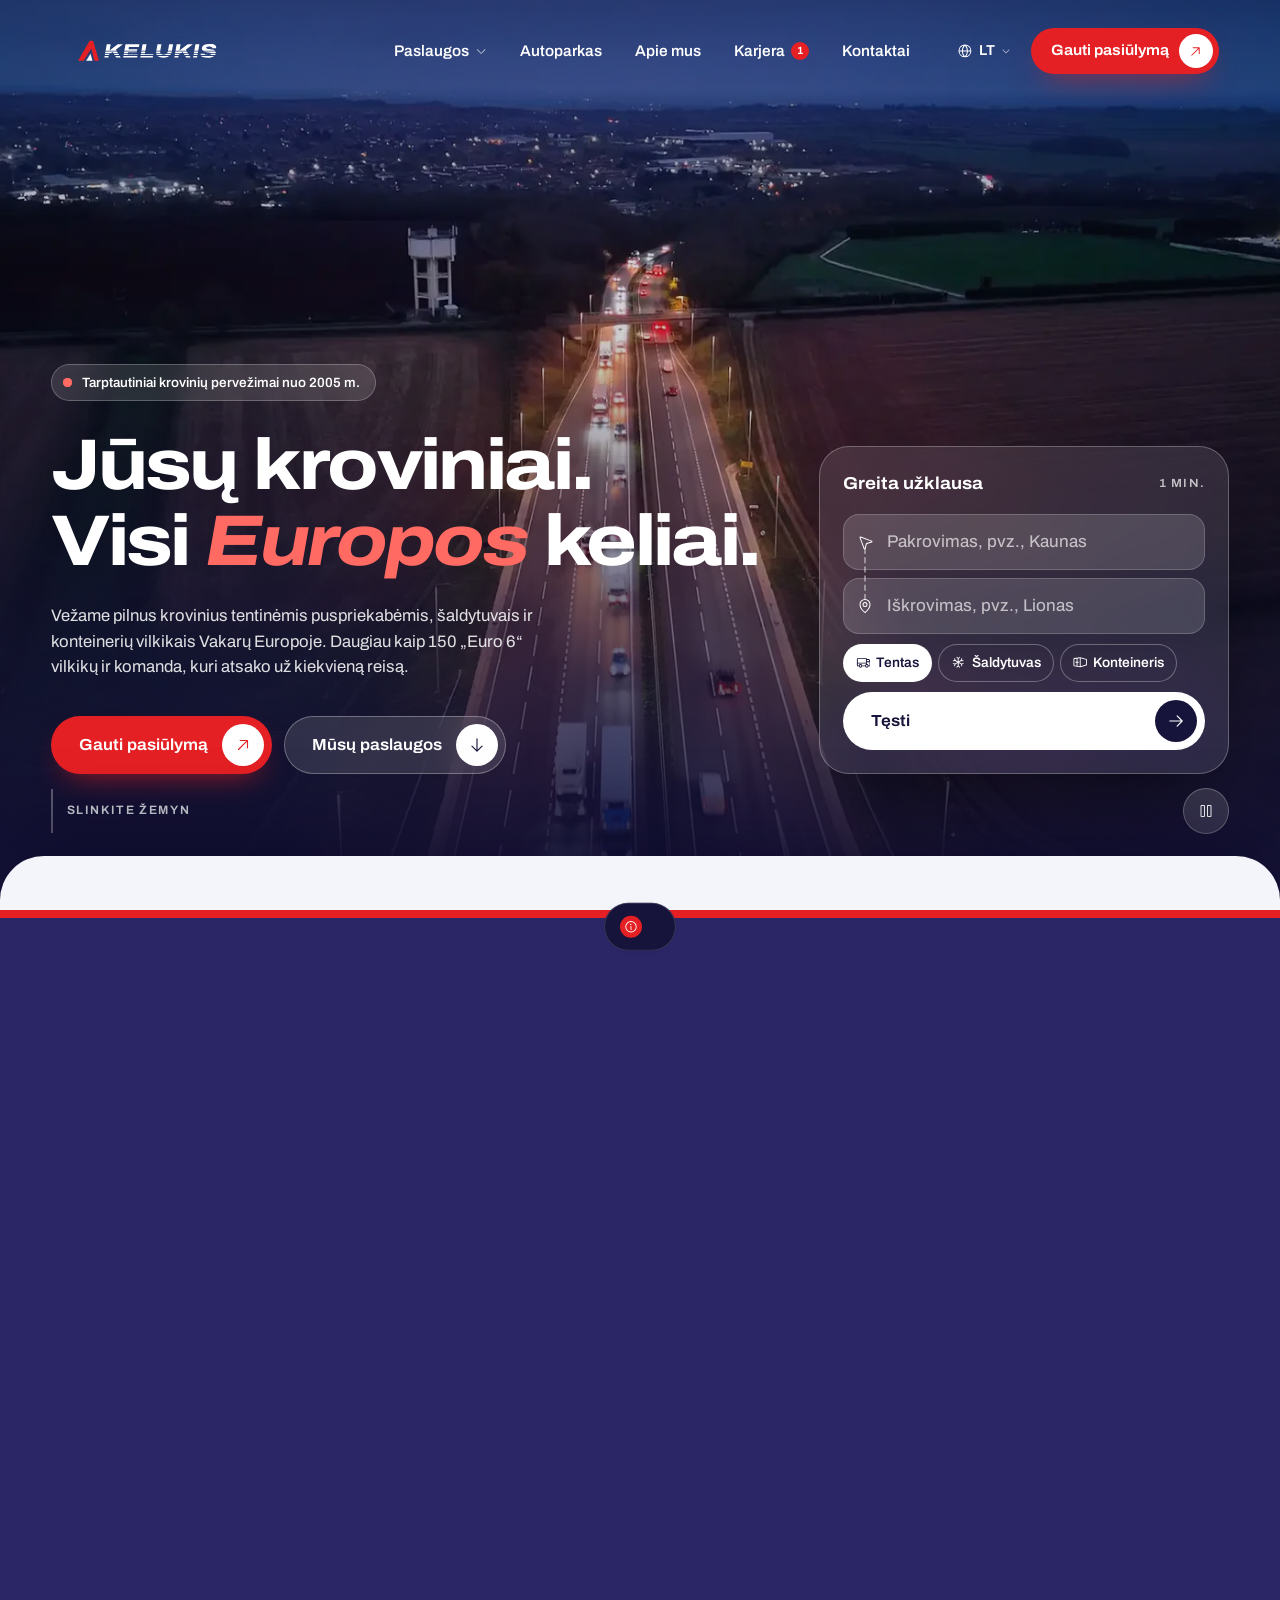
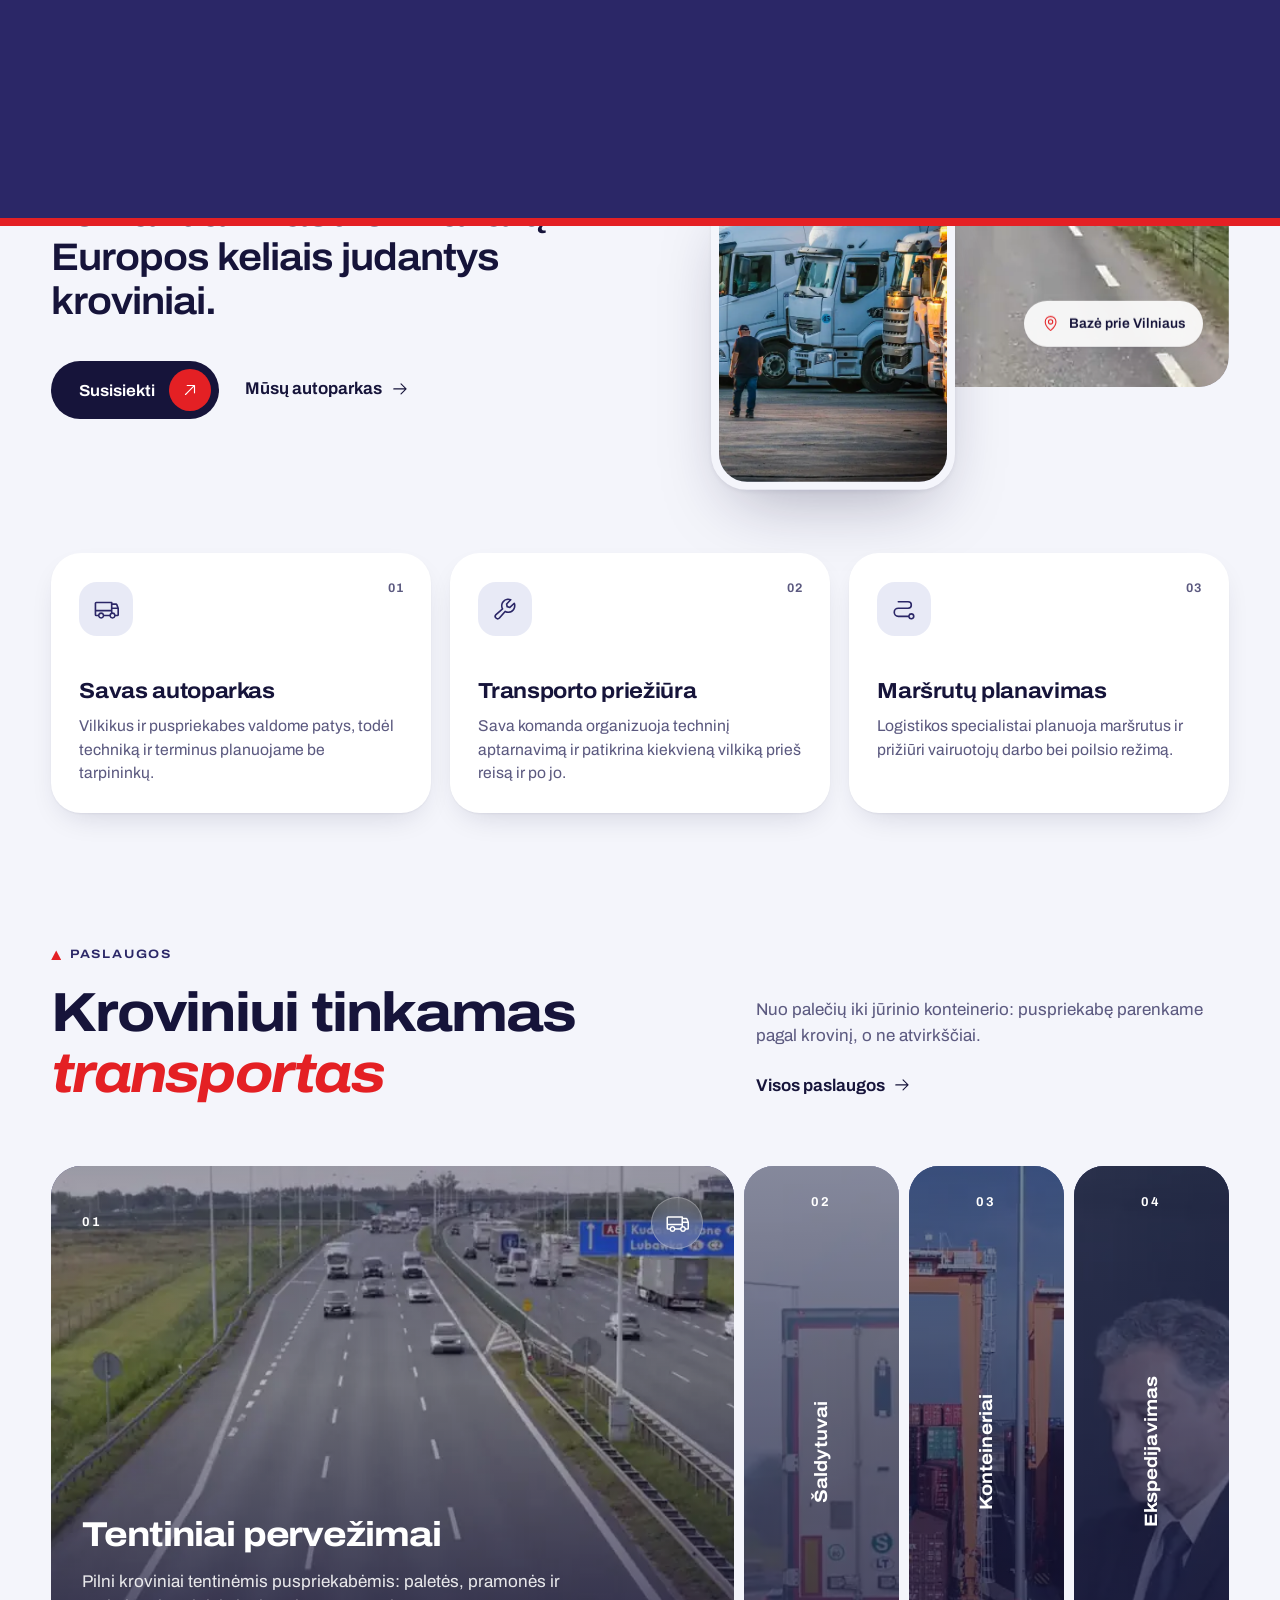
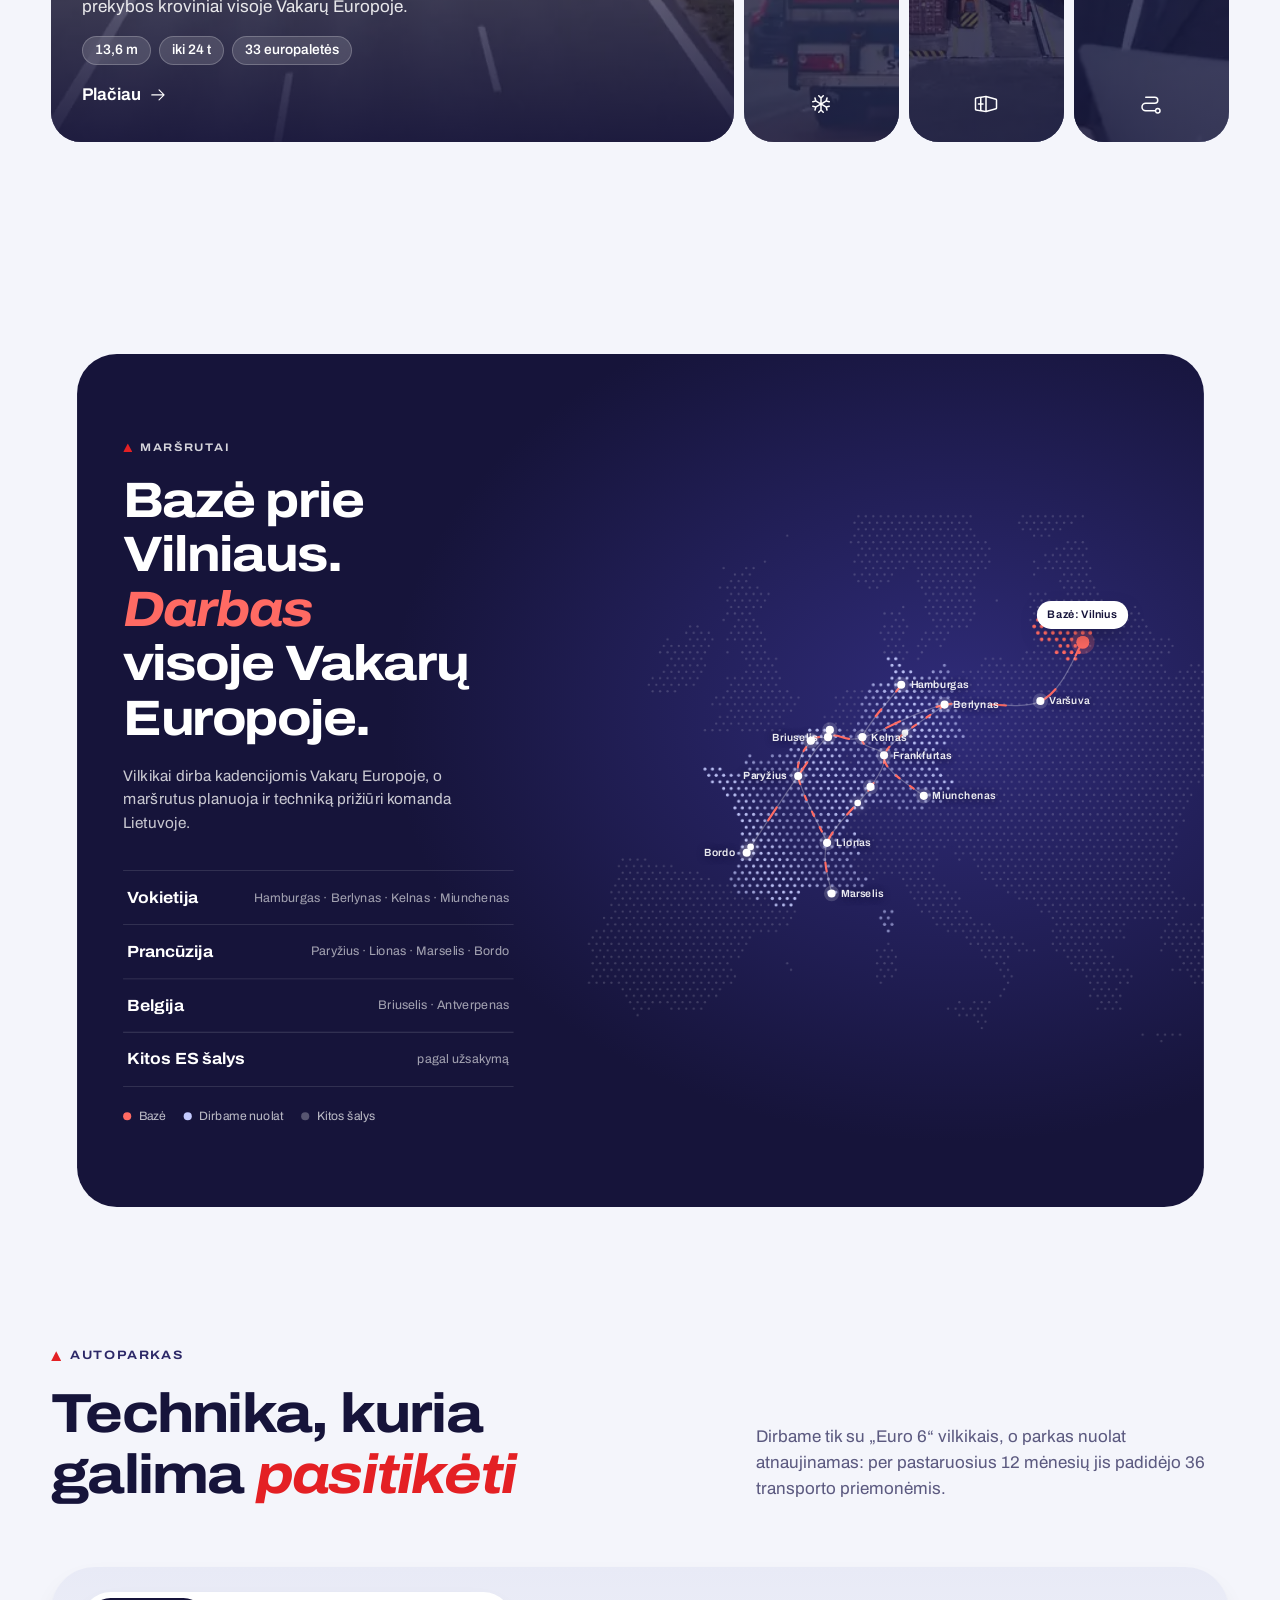
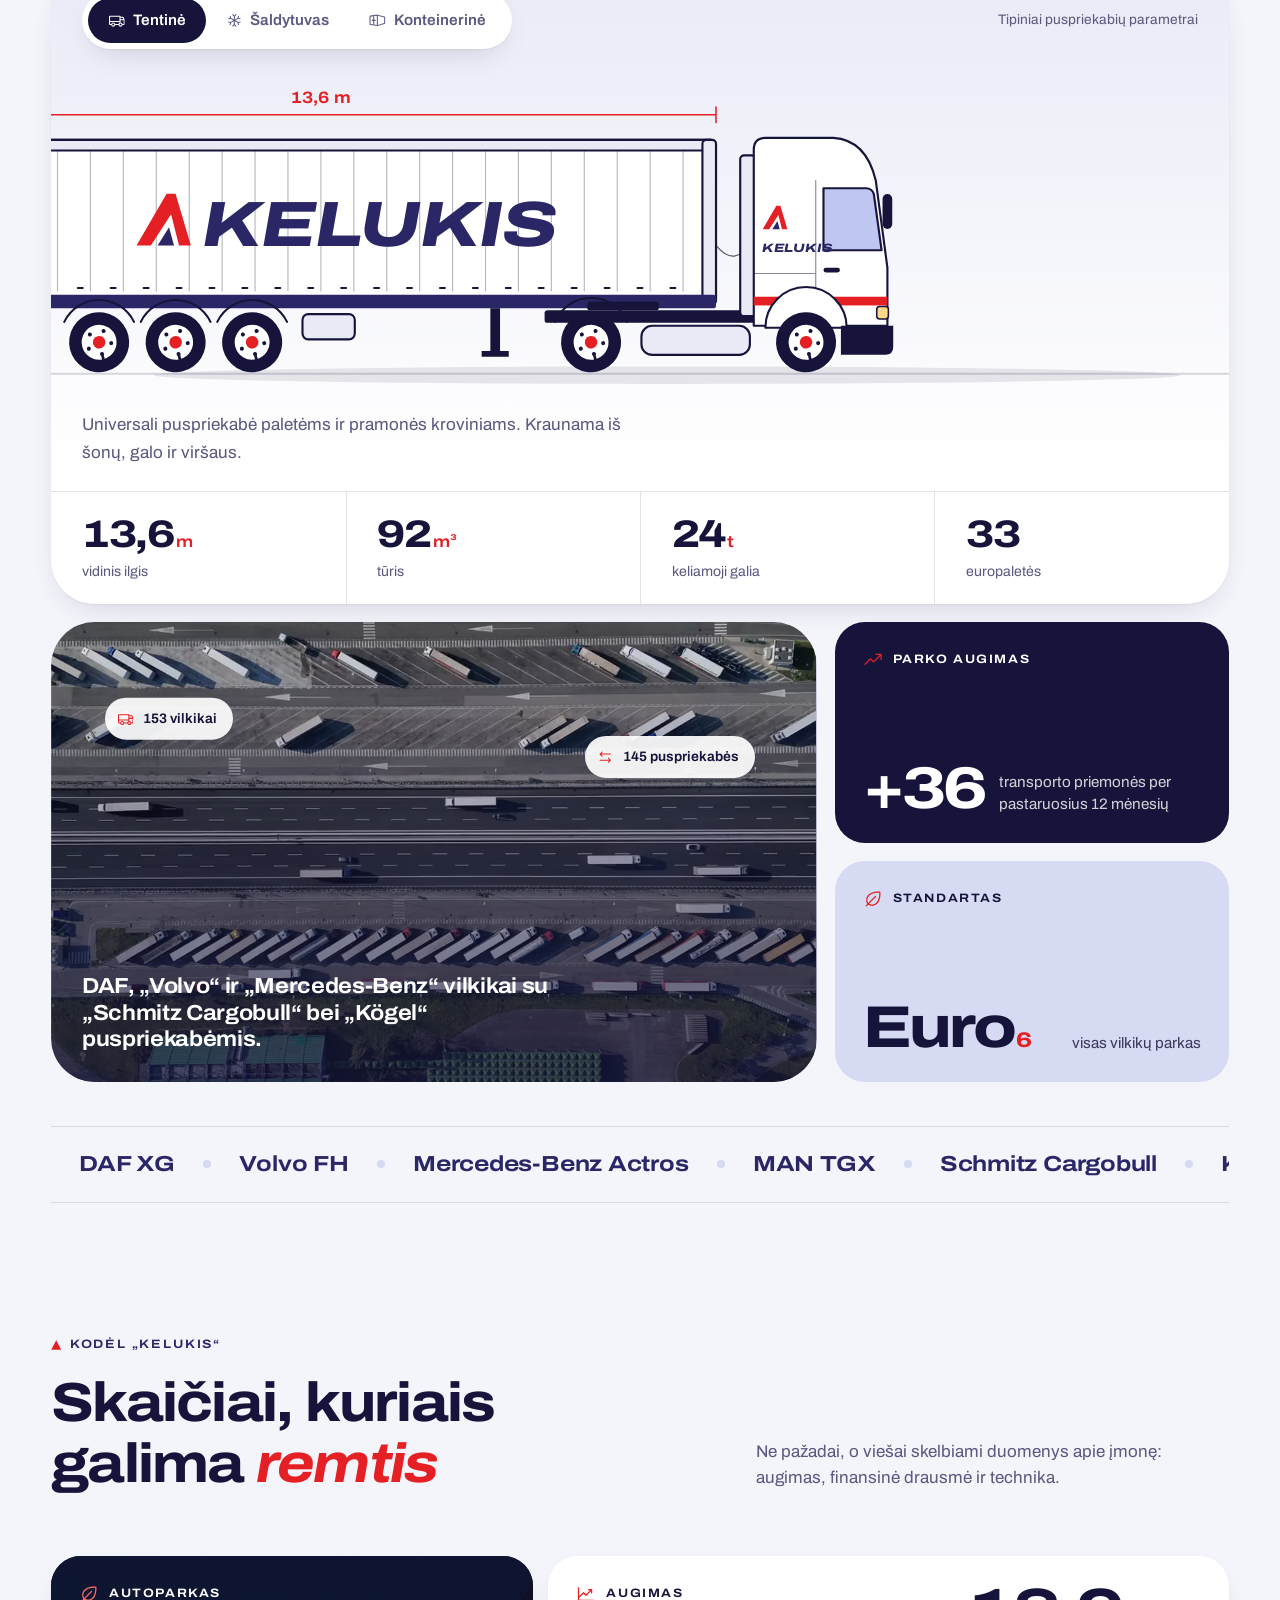
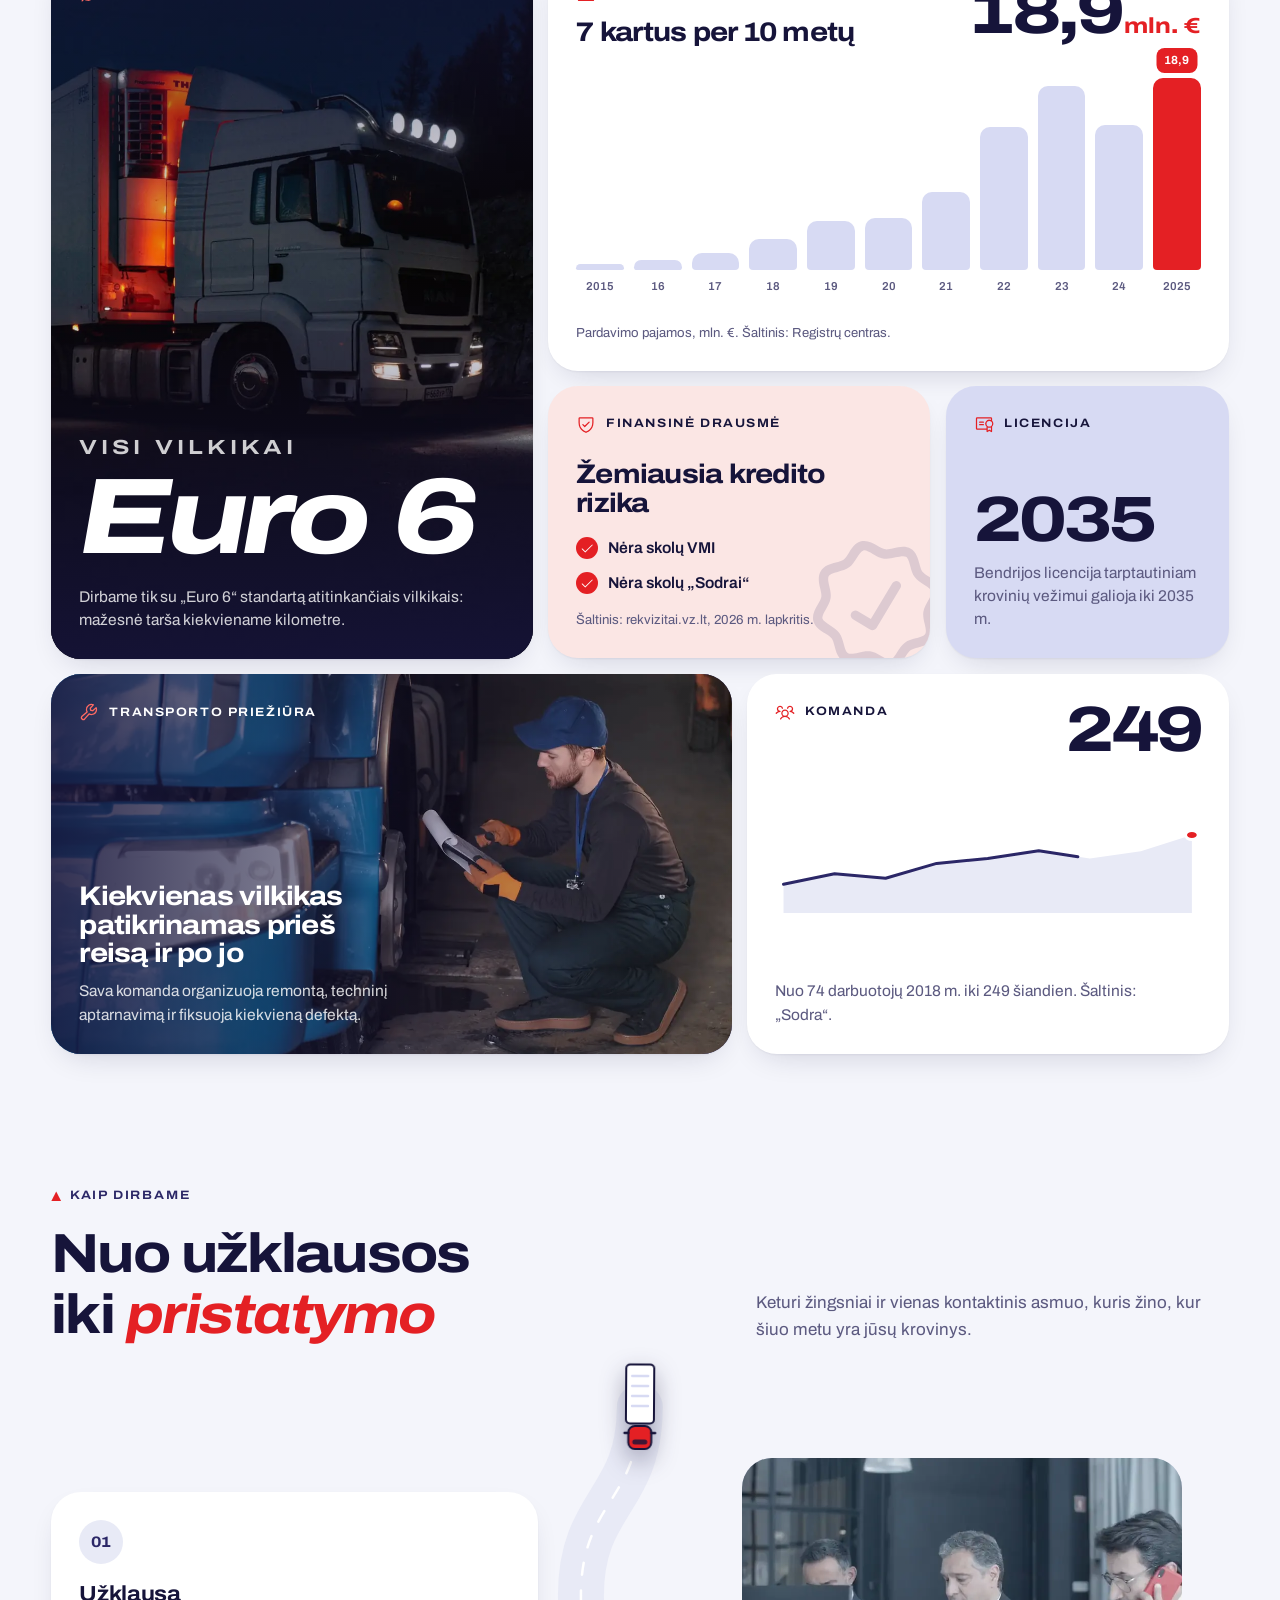
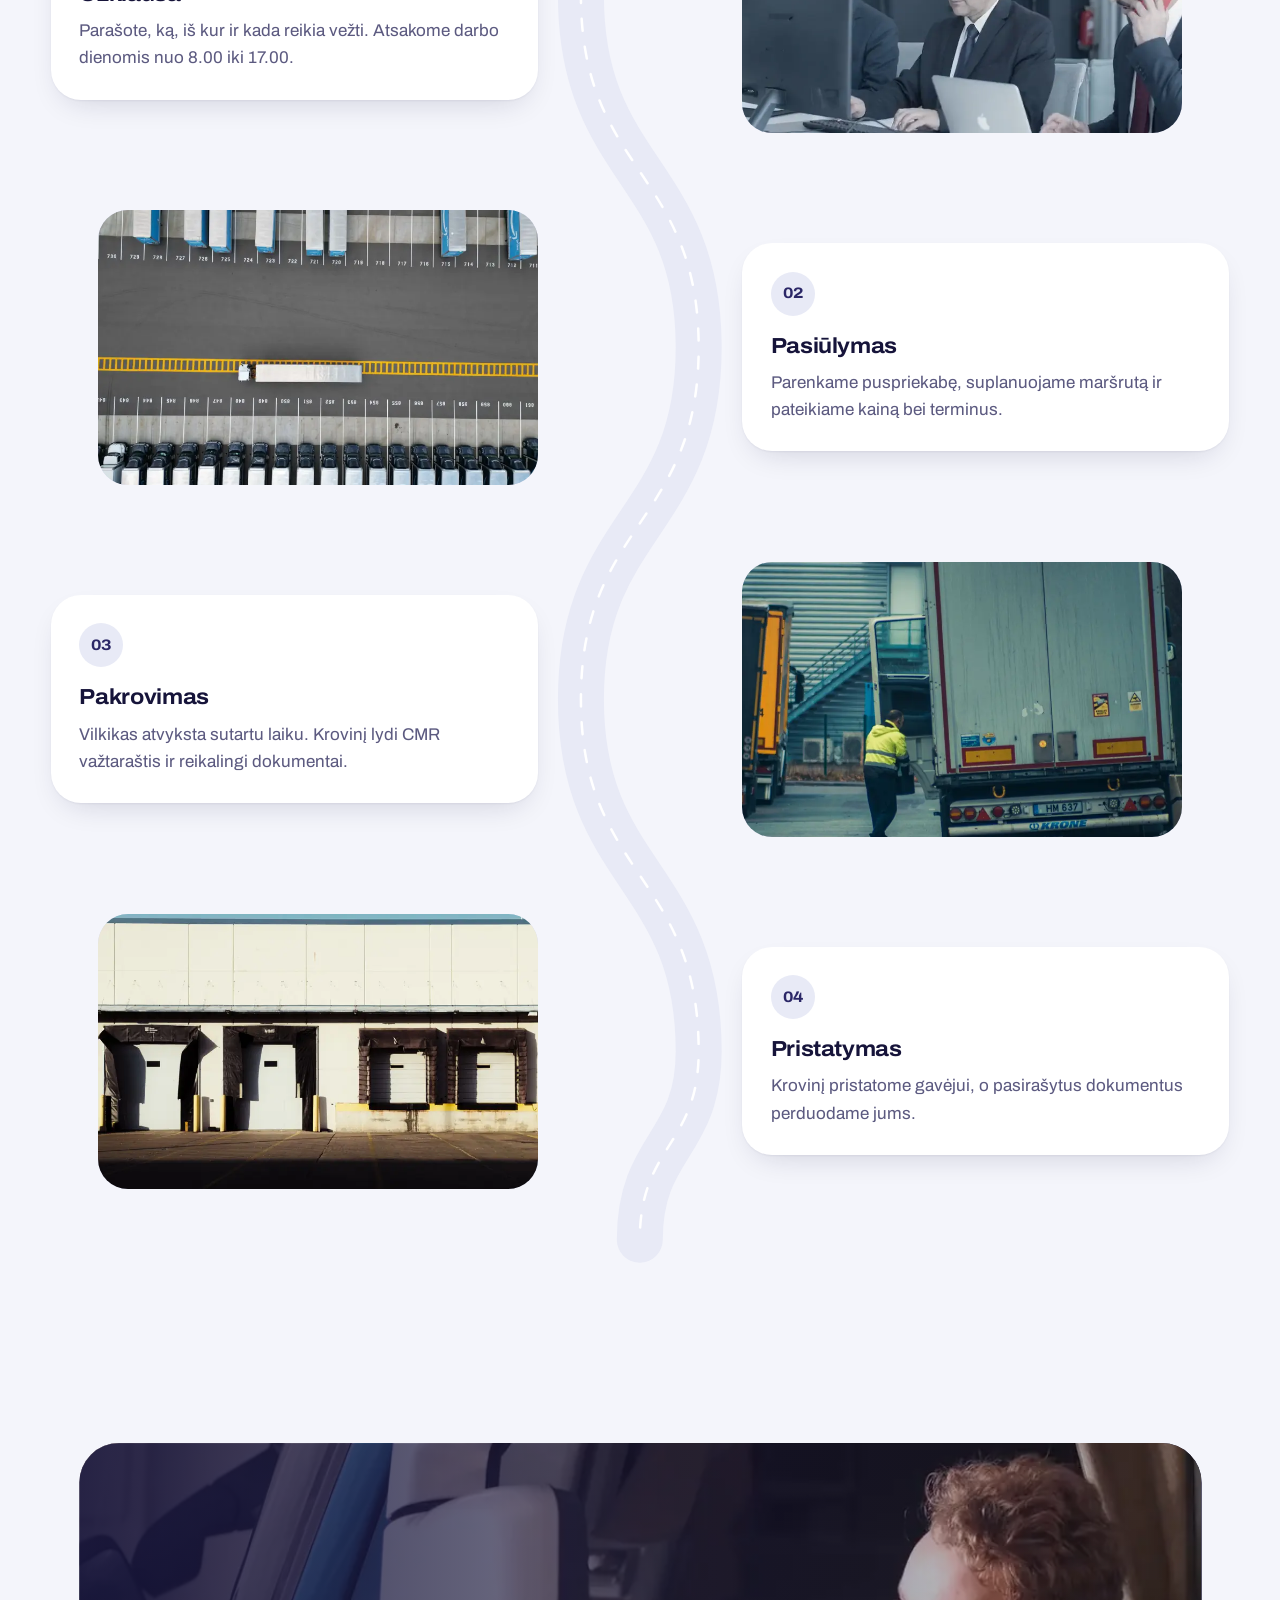
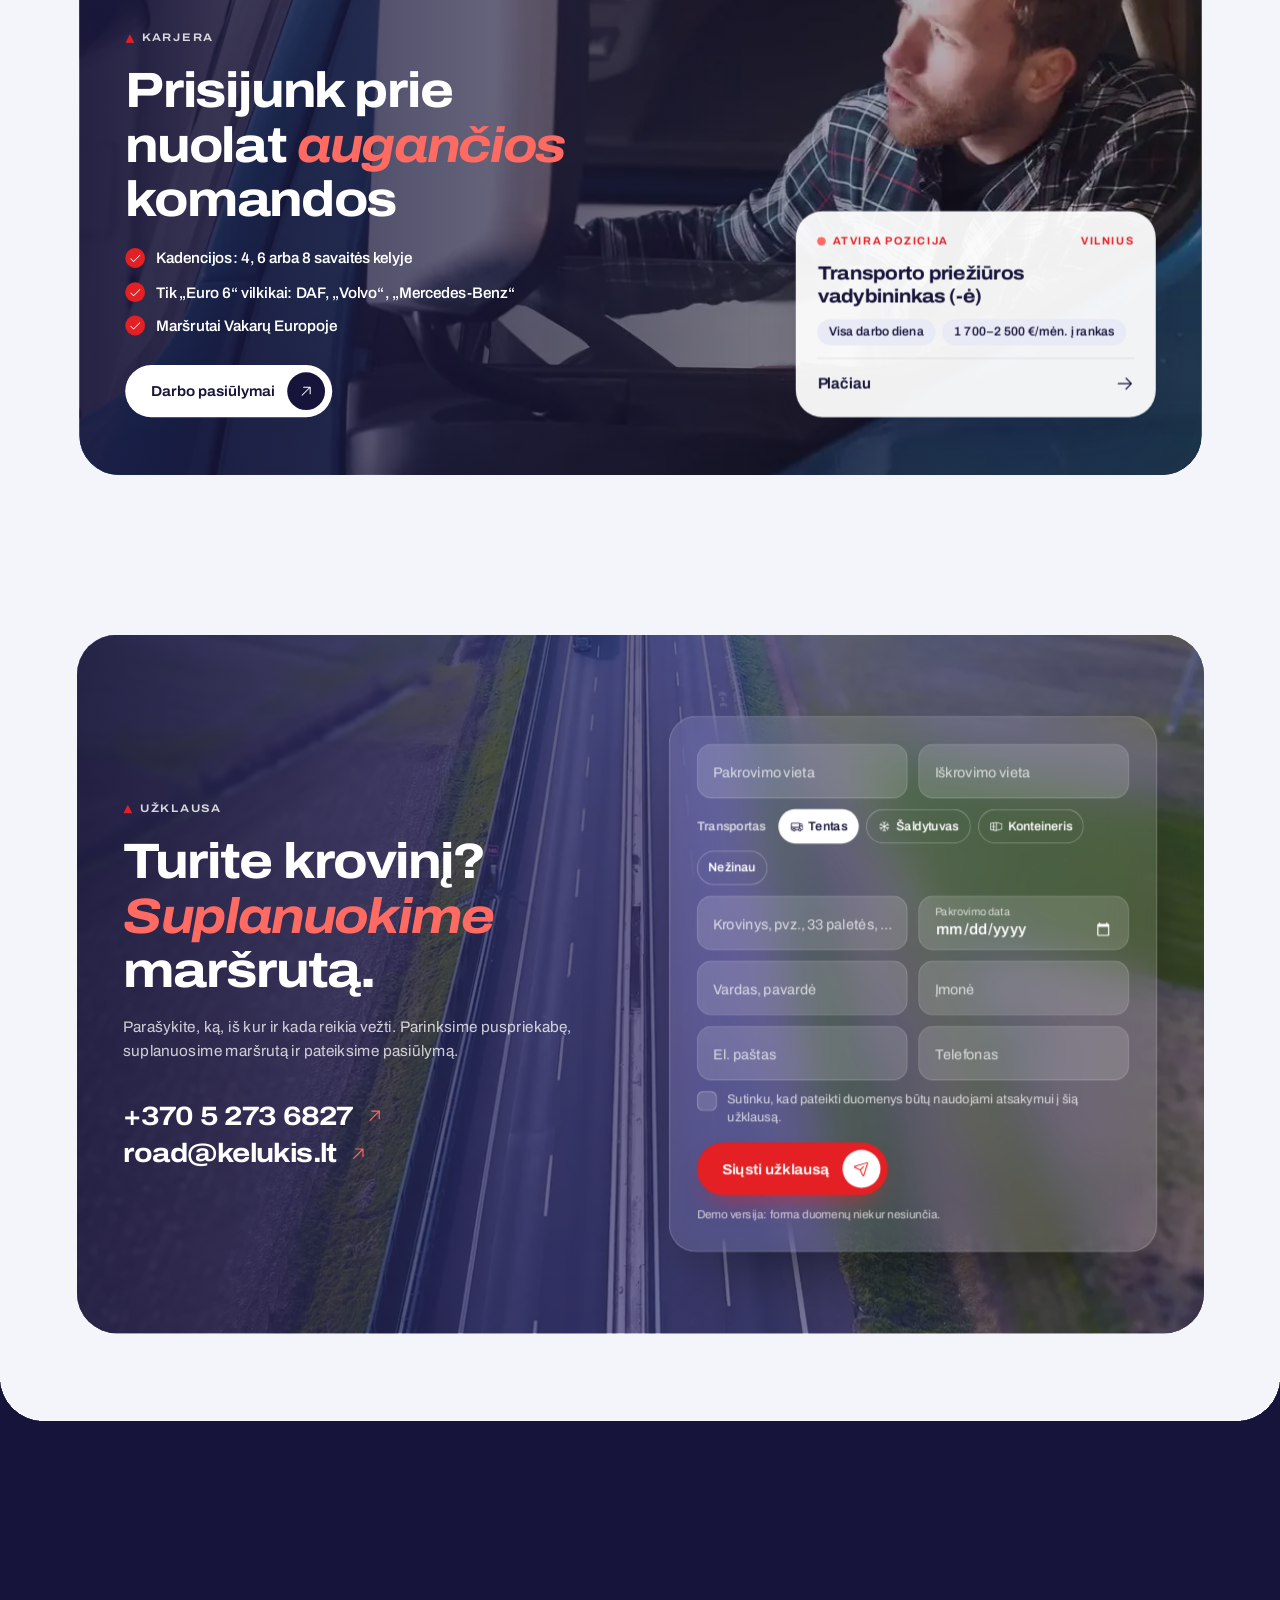
==== index.html @ 6daad3fc "Kelukis: naujo tinklapio dizaino demo Statinė HTML/CSS/JS demonstracinė versija (pradžia, paslaugos," ====
<!doctype html>
<html lang="lt" class="no-js">
<head>
<meta charset="utf-8">
<meta name="viewport" content="width=device-width, initial-scale=1, viewport-fit=cover">
<title>Kelukis | Tarptautiniai krovinių pervežimai Europoje</title>
<meta name="description" content="UAB „Kelukis“: tarptautiniai krovinių pervežimai ir ekspedijavimas Vakarų Europoje. Tentinės puspriekabės, šaldytuvai, konteineriai, daugiau kaip 150 „Euro&nbsp;6“ vilkikų.">
<!-- DEMO: prieš tikrą paleidimą šią žymą išimti ir neperkelti į WordPress -->
<meta name="robots" content="noindex, nofollow">
<meta name="theme-color" content="#16143A">
<link rel="icon" href="assets/img/brand/mark.svg" type="image/svg+xml">
<link rel="preload" href="assets/fonts/Archivo.woff2" as="font" type="font/woff2" crossorigin>
<link rel="stylesheet" href="assets/css/style.css">
<script>(function(h){h.className='js';var s=location.search;if(/[?&]static=1/.test(s))h.classList.add('is-static');if(window.matchMedia&&matchMedia('(prefers-reduced-motion: reduce)').matches)h.classList.add('is-reduced');try{if(sessionStorage.getItem('kl-intro'))h.classList.add('no-intro');if(sessionStorage.getItem('kl-nav')){h.classList.add('from-nav','no-intro');sessionStorage.removeItem('kl-nav')}}catch(e){h.classList.add('no-intro')}setTimeout(function(){if(!window.__kl)h.classList.add('is-static')},4500)})(document.documentElement);</script>
</head>
<body data-page="home" class="">
<svg xmlns="http://www.w3.org/2000/svg" style="display:none" aria-hidden="true"><symbol id="i-arrow-down" viewBox="0 0 256 256"><path d="M205.66,149.66l-72,72a8,8,0,0,1-11.32,0l-72-72a8,8,0,0,1,11.32-11.32L120,196.69V40a8,8,0,0,1,16,0V196.69l58.34-58.35a8,8,0,0,1,11.32,11.32Z"/></symbol><symbol id="i-arrow-right" viewBox="0 0 256 256"><path d="M221.66,133.66l-72,72a8,8,0,0,1-11.32-11.32L196.69,136H40a8,8,0,0,1,0-16H196.69L138.34,61.66a8,8,0,0,1,11.32-11.32l72,72A8,8,0,0,1,221.66,133.66Z"/></symbol><symbol id="i-arrow-up-right" viewBox="0 0 256 256"><path d="M200,64V168a8,8,0,0,1-16,0V83.31L69.66,197.66a8,8,0,0,1-11.32-11.32L172.69,72H88a8,8,0,0,1,0-16H192A8,8,0,0,1,200,64Z"/></symbol><symbol id="i-arrows-left-right" viewBox="0 0 256 256"><path d="M213.66,181.66l-32,32a8,8,0,0,1-11.32-11.32L188.69,184H48a8,8,0,0,1,0-16H188.69l-18.35-18.34a8,8,0,0,1,11.32-11.32l32,32A8,8,0,0,1,213.66,181.66Zm-139.32-64a8,8,0,0,0,11.32-11.32L67.31,88H208a8,8,0,0,0,0-16H67.31L85.66,53.66A8,8,0,0,0,74.34,42.34l-32,32a8,8,0,0,0,0,11.32Z"/></symbol><symbol id="i-caret-down" viewBox="0 0 256 256"><path d="M213.66,101.66l-80,80a8,8,0,0,1-11.32,0l-80-80A8,8,0,0,1,53.66,90.34L128,164.69l74.34-74.35a8,8,0,0,1,11.32,11.32Z"/></symbol><symbol id="i-certificate" viewBox="0 0 256 256"><path d="M128,136a8,8,0,0,1-8,8H72a8,8,0,0,1,0-16h48A8,8,0,0,1,128,136Zm-8-40H72a8,8,0,0,0,0,16h48a8,8,0,0,0,0-16Zm112,65.47V224A8,8,0,0,1,220,231l-24-13.74L172,231A8,8,0,0,1,160,224V200H40a16,16,0,0,1-16-16V56A16,16,0,0,1,40,40H216a16,16,0,0,1,16,16V86.53a51.88,51.88,0,0,1,0,74.94ZM160,184V161.47A52,52,0,0,1,216,76V56H40V184Zm56-12a51.88,51.88,0,0,1-40,0v38.22l16-9.16a8,8,0,0,1,7.94,0l16,9.16Zm16-48a36,36,0,1,0-36,36A36,36,0,0,0,232,124Z"/></symbol><symbol id="i-chart-line-up" viewBox="0 0 256 256"><path d="M232,208a8,8,0,0,1-8,8H32a8,8,0,0,1-8-8V48a8,8,0,0,1,16,0V156.69l50.34-50.35a8,8,0,0,1,11.32,0L128,132.69,180.69,80H160a8,8,0,0,1,0-16h40a8,8,0,0,1,8,8v40a8,8,0,0,1-16,0V91.31l-58.34,58.35a8,8,0,0,1-11.32,0L96,123.31l-56,56V200H224A8,8,0,0,1,232,208Z"/></symbol><symbol id="i-check" viewBox="0 0 256 256"><path d="M229.66,77.66l-128,128a8,8,0,0,1-11.32,0l-56-56a8,8,0,0,1,11.32-11.32L96,188.69,218.34,66.34a8,8,0,0,1,11.32,11.32Z"/></symbol><symbol id="i-copy" viewBox="0 0 256 256"><path d="M216,32H88a8,8,0,0,0-8,8V80H40a8,8,0,0,0-8,8V216a8,8,0,0,0,8,8H168a8,8,0,0,0,8-8V176h40a8,8,0,0,0,8-8V40A8,8,0,0,0,216,32ZM160,208H48V96H160Zm48-48H176V88a8,8,0,0,0-8-8H96V48H208Z"/></symbol><symbol id="i-envelope-simple" viewBox="0 0 256 256"><path d="M224,48H32a8,8,0,0,0-8,8V192a16,16,0,0,0,16,16H216a16,16,0,0,0,16-16V56A8,8,0,0,0,224,48ZM203.43,64,128,133.15,52.57,64ZM216,192H40V74.19l82.59,75.71a8,8,0,0,0,10.82,0L216,74.19V192Z"/></symbol><symbol id="i-facebook-logo" viewBox="0 0 256 256"><path d="M128,24A104,104,0,1,0,232,128,104.11,104.11,0,0,0,128,24Zm8,191.63V152h24a8,8,0,0,0,0-16H136V112a16,16,0,0,1,16-16h16a8,8,0,0,0,0-16H152a32,32,0,0,0-32,32v24H96a8,8,0,0,0,0,16h24v63.63a88,88,0,1,1,16,0Z"/></symbol><symbol id="i-globe-simple" viewBox="0 0 256 256"><path d="M128,24h0A104,104,0,1,0,232,128,104.12,104.12,0,0,0,128,24Zm87.62,96H175.79C174,83.49,159.94,57.67,148.41,42.4A88.19,88.19,0,0,1,215.63,120ZM96.23,136h63.54c-2.31,41.61-22.23,67.11-31.77,77C118.45,203.1,98.54,177.6,96.23,136Zm0-16C98.54,78.39,118.46,52.89,128,43c9.55,9.93,29.46,35.43,31.77,77Zm11.36-77.6C96.06,57.67,82,83.49,80.21,120H40.37A88.19,88.19,0,0,1,107.59,42.4ZM40.37,136H80.21c1.82,36.51,15.85,62.33,27.38,77.6A88.19,88.19,0,0,1,40.37,136Zm108,77.6c11.53-15.27,25.56-41.09,27.38-77.6h39.84A88.19,88.19,0,0,1,148.41,213.6Z"/></symbol><symbol id="i-info" viewBox="0 0 256 256"><path d="M128,24A104,104,0,1,0,232,128,104.11,104.11,0,0,0,128,24Zm0,192a88,88,0,1,1,88-88A88.1,88.1,0,0,1,128,216Zm16-40a8,8,0,0,1-8,8,16,16,0,0,1-16-16V128a8,8,0,0,1,0-16,16,16,0,0,1,16,16v40A8,8,0,0,1,144,176ZM112,84a12,12,0,1,1,12,12A12,12,0,0,1,112,84Z"/></symbol><symbol id="i-leaf" viewBox="0 0 256 256"><path d="M223.45,40.07a8,8,0,0,0-7.52-7.52C139.8,28.08,78.82,51,52.82,94a87.09,87.09,0,0,0-12.76,49c.57,15.92,5.21,32,13.79,47.85l-19.51,19.5a8,8,0,0,0,11.32,11.32l19.5-19.51C81,210.73,97.09,215.37,113,215.94q1.67.06,3.33.06A86.93,86.93,0,0,0,162,203.18C205,177.18,227.93,116.21,223.45,40.07ZM153.75,189.5c-22.75,13.78-49.68,14-76.71.77l88.63-88.62a8,8,0,0,0-11.32-11.32L65.73,179c-13.19-27-13-54,.77-76.71,22.09-36.47,74.6-56.44,141.31-54.06C210.2,114.89,190.22,167.41,153.75,189.5Z"/></symbol><symbol id="i-linkedin-logo" viewBox="0 0 256 256"><path d="M216,24H40A16,16,0,0,0,24,40V216a16,16,0,0,0,16,16H216a16,16,0,0,0,16-16V40A16,16,0,0,0,216,24Zm0,192H40V40H216V216ZM96,112v64a8,8,0,0,1-16,0V112a8,8,0,0,1,16,0Zm88,28v36a8,8,0,0,1-16,0V140a20,20,0,0,0-40,0v36a8,8,0,0,1-16,0V112a8,8,0,0,1,15.79-1.78A36,36,0,0,1,184,140ZM100,84A12,12,0,1,1,88,72,12,12,0,0,1,100,84Z"/></symbol><symbol id="i-map-pin" viewBox="0 0 256 256"><path d="M128,64a40,40,0,1,0,40,40A40,40,0,0,0,128,64Zm0,64a24,24,0,1,1,24-24A24,24,0,0,1,128,128Zm0-112a88.1,88.1,0,0,0-88,88c0,31.4,14.51,64.68,42,96.25a254.19,254.19,0,0,0,41.45,38.3,8,8,0,0,0,9.18,0A254.19,254.19,0,0,0,174,200.25c27.45-31.57,42-64.85,42-96.25A88.1,88.1,0,0,0,128,16Zm0,206c-16.53-13-72-60.75-72-118a72,72,0,0,1,144,0C200,161.23,144.53,209,128,222Z"/></symbol><symbol id="i-navigation-arrow" viewBox="0 0 256 256"><path d="M237.33,106.21,61.41,41l-.16-.05A16,16,0,0,0,40.9,61.25a1,1,0,0,0,.05.16l65.26,175.92A15.77,15.77,0,0,0,121.28,248h.3a15.77,15.77,0,0,0,15-11.29l.06-.2,21.84-78,78-21.84.2-.06a16,16,0,0,0,.62-30.38ZM149.84,144.3a8,8,0,0,0-5.54,5.54L121.3,232l-.06-.17L56,56l175.82,65.22.16.06Z"/></symbol><symbol id="i-paper-plane-tilt" viewBox="0 0 256 256"><path d="M227.32,28.68a16,16,0,0,0-15.66-4.08l-.15,0L19.57,82.84a16,16,0,0,0-2.49,29.8L102,154l41.3,84.87A15.86,15.86,0,0,0,157.74,248q.69,0,1.38-.06a15.88,15.88,0,0,0,14-11.51l58.2-191.94c0-.05,0-.1,0-.15A16,16,0,0,0,227.32,28.68ZM157.83,231.85l-.05.14,0-.07-40.06-82.3,48-48a8,8,0,0,0-11.31-11.31l-48,48L24.08,98.25l-.07,0,.14,0L216,40Z"/></symbol><symbol id="i-path" viewBox="0 0 256 256"><path d="M200,168a32.06,32.06,0,0,0-31,24H72a32,32,0,0,1,0-64h96a40,40,0,0,0,0-80H72a8,8,0,0,0,0,16h96a24,24,0,0,1,0,48H72a48,48,0,0,0,0,96h97a32,32,0,1,0,31-40Zm0,48a16,16,0,1,1,16-16A16,16,0,0,1,200,216Z"/></symbol><symbol id="i-pause" viewBox="0 0 256 256"><path d="M200,32H160a16,16,0,0,0-16,16V208a16,16,0,0,0,16,16h40a16,16,0,0,0,16-16V48A16,16,0,0,0,200,32Zm0,176H160V48h40ZM96,32H56A16,16,0,0,0,40,48V208a16,16,0,0,0,16,16H96a16,16,0,0,0,16-16V48A16,16,0,0,0,96,32Zm0,176H56V48H96Z"/></symbol><symbol id="i-phone" viewBox="0 0 256 256"><path d="M222.37,158.46l-47.11-21.11-.13-.06a16,16,0,0,0-15.17,1.4,8.12,8.12,0,0,0-.75.56L134.87,160c-15.42-7.49-31.34-23.29-38.83-38.51l20.78-24.71c.2-.25.39-.5.57-.77a16,16,0,0,0,1.32-15.06l0-.12L97.54,33.64a16,16,0,0,0-16.62-9.52A56.26,56.26,0,0,0,32,80c0,79.4,64.6,144,144,144a56.26,56.26,0,0,0,55.88-48.92A16,16,0,0,0,222.37,158.46ZM176,208A128.14,128.14,0,0,1,48,80,40.2,40.2,0,0,1,82.87,40a.61.61,0,0,0,0,.12l21,47L83.2,111.86a6.13,6.13,0,0,0-.57.77,16,16,0,0,0-1,15.7c9.06,18.53,27.73,37.06,46.46,46.11a16,16,0,0,0,15.75-1.14,8.44,8.44,0,0,0,.74-.56L168.89,152l47,21.05h0s.08,0,.11,0A40.21,40.21,0,0,1,176,208Z"/></symbol><symbol id="i-play" viewBox="0 0 256 256"><path d="M232.4,114.49,88.32,26.35a16,16,0,0,0-16.2-.3A15.86,15.86,0,0,0,64,39.87V216.13A15.94,15.94,0,0,0,80,232a16.07,16.07,0,0,0,8.36-2.35L232.4,141.51a15.81,15.81,0,0,0,0-27ZM80,215.94V40l143.83,88Z"/></symbol><symbol id="i-seal-check" viewBox="0 0 256 256"><path d="M225.86,102.82c-3.77-3.94-7.67-8-9.14-11.57-1.36-3.27-1.44-8.69-1.52-13.94-.15-9.76-.31-20.82-8-28.51s-18.75-7.85-28.51-8c-5.25-.08-10.67-.16-13.94-1.52-3.56-1.47-7.63-5.37-11.57-9.14C146.28,23.51,138.44,16,128,16s-18.27,7.51-25.18,14.14c-3.94,3.77-8,7.67-11.57,9.14C88,40.64,82.56,40.72,77.31,40.8c-9.76.15-20.82.31-28.51,8S41,67.55,40.8,77.31c-.08,5.25-.16,10.67-1.52,13.94-1.47,3.56-5.37,7.63-9.14,11.57C23.51,109.72,16,117.56,16,128s7.51,18.27,14.14,25.18c3.77,3.94,7.67,8,9.14,11.57,1.36,3.27,1.44,8.69,1.52,13.94.15,9.76.31,20.82,8,28.51s18.75,7.85,28.51,8c5.25.08,10.67.16,13.94,1.52,3.56,1.47,7.63,5.37,11.57,9.14C109.72,232.49,117.56,240,128,240s18.27-7.51,25.18-14.14c3.94-3.77,8-7.67,11.57-9.14,3.27-1.36,8.69-1.44,13.94-1.52,9.76-.15,20.82-.31,28.51-8s7.85-18.75,8-28.51c.08-5.25.16-10.67,1.52-13.94,1.47-3.56,5.37-7.63,9.14-11.57C232.49,146.28,240,138.44,240,128S232.49,109.73,225.86,102.82Zm-11.55,39.29c-4.79,5-9.75,10.17-12.38,16.52-2.52,6.1-2.63,13.07-2.73,19.82-.1,7-.21,14.33-3.32,17.43s-10.39,3.22-17.43,3.32c-6.75.1-13.72.21-19.82,2.73-6.35,2.63-11.52,7.59-16.52,12.38S132,224,128,224s-9.15-4.92-14.11-9.69-10.17-9.75-16.52-12.38c-6.1-2.52-13.07-2.63-19.82-2.73-7-.1-14.33-.21-17.43-3.32s-3.22-10.39-3.32-17.43c-.1-6.75-.21-13.72-2.73-19.82-2.63-6.35-7.59-11.52-12.38-16.52S32,132,32,128s4.92-9.15,9.69-14.11,9.75-10.17,12.38-16.52c2.52-6.1,2.63-13.07,2.73-19.82.1-7,.21-14.33,3.32-17.43S70.51,56.9,77.55,56.8c6.75-.1,13.72-.21,19.82-2.73,6.35-2.63,11.52-7.59,16.52-12.38S124,32,128,32s9.15,4.92,14.11,9.69,10.17,9.75,16.52,12.38c6.1,2.52,13.07,2.63,19.82,2.73,7,.1,14.33.21,17.43,3.32s3.22,10.39,3.32,17.43c.1,6.75.21,13.72,2.73,19.82,2.63,6.35,7.59,11.52,12.38,16.52S224,124,224,128,219.08,137.15,214.31,142.11ZM173.66,98.34a8,8,0,0,1,0,11.32l-56,56a8,8,0,0,1-11.32,0l-24-24a8,8,0,0,1,11.32-11.32L112,148.69l50.34-50.35A8,8,0,0,1,173.66,98.34Z"/></symbol><symbol id="i-shield-check" viewBox="0 0 256 256"><path d="M208,40H48A16,16,0,0,0,32,56v56c0,52.72,25.52,84.67,46.93,102.19,23.06,18.86,46,25.26,47,25.53a8,8,0,0,0,4.2,0c1-.27,23.91-6.67,47-25.53C198.48,196.67,224,164.72,224,112V56A16,16,0,0,0,208,40Zm0,72c0,37.07-13.66,67.16-40.6,89.42A129.3,129.3,0,0,1,128,223.62a128.25,128.25,0,0,1-38.92-21.81C61.82,179.51,48,149.3,48,112l0-56,160,0ZM82.34,141.66a8,8,0,0,1,11.32-11.32L112,148.69l50.34-50.35a8,8,0,0,1,11.32,11.32l-56,56a8,8,0,0,1-11.32,0Z"/></symbol><symbol id="i-shipping-container" viewBox="0 0 256 256"><path d="M236.4,70.65,130.2,40.31a8,8,0,0,0-3.33-.23L21.74,55.1A16.08,16.08,0,0,0,8,70.94V185.06A16.08,16.08,0,0,0,21.74,200.9l105.13,15A8.47,8.47,0,0,0,128,216a7.85,7.85,0,0,0,2.2-.31l106.2-30.34A16.07,16.07,0,0,0,248,170V86A16.07,16.07,0,0,0,236.4,70.65ZM96,120H80V62.94l40-5.72V198.78l-40-5.72V136H96a8,8,0,0,0,0-16ZM24,70.94l40-5.72V120H48a8,8,0,0,0,0,16H64v54.78l-40-5.72ZM136,197.39V58.61L232,86V170Z"/></symbol><symbol id="i-snowflake" viewBox="0 0 256 256"><path d="M223.77,150.09a8,8,0,0,1-5.86,9.68l-24.64,6,6.46,24.11a8,8,0,0,1-5.66,9.8A8.25,8.25,0,0,1,192,200a8,8,0,0,1-7.72-5.93l-7.72-28.8L136,141.86v46.83l21.66,21.65a8,8,0,0,1-11.32,11.32L128,203.31l-18.34,18.35a8,8,0,0,1-11.32-11.32L120,188.69V141.86L79.45,165.27l-7.72,28.8A8,8,0,0,1,64,200a8.25,8.25,0,0,1-2.08-.27,8,8,0,0,1-5.66-9.8l6.46-24.11-24.64-6a8,8,0,0,1,3.82-15.54l29.45,7.23L112,128,71.36,104.54l-29.45,7.23A7.85,7.85,0,0,1,40,112a8,8,0,0,1-1.91-15.77l24.64-6L56.27,66.07a8,8,0,0,1,15.46-4.14l7.72,28.8L120,114.14V67.31L98.34,45.66a8,8,0,0,1,11.32-11.32L128,52.69l18.34-18.35a8,8,0,0,1,11.32,11.32L136,67.31v46.83l40.55-23.41,7.72-28.8a8,8,0,0,1,15.46,4.14l-6.46,24.11,24.64,6A8,8,0,0,1,216,112a7.85,7.85,0,0,1-1.91-.23l-29.45-7.23L144,128l40.64,23.46,29.45-7.23A8,8,0,0,1,223.77,150.09Z"/></symbol><symbol id="i-trend-up" viewBox="0 0 256 256"><path d="M240,56v64a8,8,0,0,1-16,0V75.31l-82.34,82.35a8,8,0,0,1-11.32,0L96,123.31,29.66,189.66a8,8,0,0,1-11.32-11.32l72-72a8,8,0,0,1,11.32,0L136,140.69,212.69,64H168a8,8,0,0,1,0-16h64A8,8,0,0,1,240,56Z"/></symbol><symbol id="i-truck" viewBox="0 0 256 256"><path d="M255.42,117l-14-35A15.93,15.93,0,0,0,226.58,72H192V64a8,8,0,0,0-8-8H32A16,16,0,0,0,16,72V184a16,16,0,0,0,16,16H49a32,32,0,0,0,62,0h50a32,32,0,0,0,62,0h17a16,16,0,0,0,16-16V120A7.94,7.94,0,0,0,255.42,117ZM192,88h34.58l9.6,24H192ZM32,72H176v64H32ZM80,208a16,16,0,1,1,16-16A16,16,0,0,1,80,208Zm81-24H111a32,32,0,0,0-62,0H32V152H176v12.31A32.11,32.11,0,0,0,161,184Zm31,24a16,16,0,1,1,16-16A16,16,0,0,1,192,208Zm48-24H223a32.06,32.06,0,0,0-31-24V128h48Z"/></symbol><symbol id="i-users-three" viewBox="0 0 256 256"><path d="M244.8,150.4a8,8,0,0,1-11.2-1.6A51.6,51.6,0,0,0,192,128a8,8,0,0,1-7.37-4.89,8,8,0,0,1,0-6.22A8,8,0,0,1,192,112a24,24,0,1,0-23.24-30,8,8,0,1,1-15.5-4A40,40,0,1,1,219,117.51a67.94,67.94,0,0,1,27.43,21.68A8,8,0,0,1,244.8,150.4ZM190.92,212a8,8,0,1,1-13.84,8,57,57,0,0,0-98.16,0,8,8,0,1,1-13.84-8,72.06,72.06,0,0,1,33.74-29.92,48,48,0,1,1,58.36,0A72.06,72.06,0,0,1,190.92,212ZM128,176a32,32,0,1,0-32-32A32,32,0,0,0,128,176ZM72,120a8,8,0,0,0-8-8A24,24,0,1,1,87.24,82a8,8,0,1,0,15.5-4A40,40,0,1,0,37,117.51,67.94,67.94,0,0,0,9.6,139.19a8,8,0,1,0,12.8,9.61A51.6,51.6,0,0,1,64,128,8,8,0,0,0,72,120Z"/></symbol><symbol id="i-wrench" viewBox="0 0 256 256"><path d="M226.76,69a8,8,0,0,0-12.84-2.88l-40.3,37.19-17.23-3.7-3.7-17.23,37.19-40.3A8,8,0,0,0,187,29.24,72,72,0,0,0,88,96,72.34,72.34,0,0,0,94,124.94L33.79,177c-.15.12-.29.26-.43.39a32,32,0,0,0,45.26,45.26c.13-.13.27-.28.39-.42L131.06,162A72,72,0,0,0,232,96,71.56,71.56,0,0,0,226.76,69ZM160,152a56.14,56.14,0,0,1-27.07-7,8,8,0,0,0-9.92,1.77L67.11,211.51a16,16,0,0,1-22.62-22.62L109.18,133a8,8,0,0,0,1.77-9.93,56,56,0,0,1,58.36-82.31l-31.2,33.81a8,8,0,0,0-1.94,7.1L141.83,108a8,8,0,0,0,6.14,6.14l26.35,5.66a8,8,0,0,0,7.1-1.94l33.81-31.2A56.06,56.06,0,0,1,160,152Z"/></symbol><symbol id="i-x" viewBox="0 0 256 256"><path d="M205.66,194.34a8,8,0,0,1-11.32,11.32L128,139.31,61.66,205.66a8,8,0,0,1-11.32-11.32L116.69,128,50.34,61.66A8,8,0,0,1,61.66,50.34L128,116.69l66.34-66.35a8,8,0,0,1,11.32,11.32L139.31,128Z"/></symbol></svg>
<a class="skip" href="#main">Pereiti prie turinio</a>
<div class="pre" aria-hidden="true" data-pre>
  <div class="pre__box">
    <svg class="logo" xmlns="http://www.w3.org/2000/svg" viewBox="0 0 285.7 48" role="img" aria-label="Kelukis"><defs><clipPath id="lg3"><rect x="49.0" y="8.50" width="240.7" height="15.50"/><rect x="49.0" y="25.21" width="240.7" height="2.97"/><rect x="49.0" y="29.81" width="240.7" height="2.70"/><rect x="49.0" y="34.53" width="240.7" height="5.97"/></clipPath></defs><g class="logo__mark"><path class="logo__peak" fill="#E42024" d="M2 44 25.5 3.5h7L44.5 44h-9.3L29 19.5 13.2 44z"/><path class="logo__road" fill="currentColor" d="M18.5 44l8.9-14.2 3.9 14.2z"/></g><g class="logo__word" fill="currentColor" clip-path="url(#lg3)"><path class="logo__l" d="M55.52 37.5 60.28 10.44H68.29L66.01 23.32L82.74 10.44H93.14L78.77 21.72L88.65 37.5H79.38L72.46 26.2L64.52 31.83L63.53 37.5Z"/><path class="logo__l" d="M93.65 37.5 98.42 10.44H126.63L125.59 16.38H105.42L104.61 20.92H122.27L121.26 26.67H103.59L102.73 31.56H123.22L122.18 37.5Z"/><path class="logo__l" d="M128.33 37.5 133.09 10.44H141.11L137.48 31.05H154.85L153.72 37.5Z"/><path class="logo__l" d="M175.14 37.97Q167.74 37.97 164.16 35.26Q160.58 32.54 160.58 27.58Q160.58 26.83 160.66 26.05Q160.73 25.27 160.89 24.44L163.37 10.44H171.38L168.93 24.4Q168.85 24.91 168.8 25.37Q168.75 25.83 168.75 26.26Q168.75 29.02 170.46 30.52Q172.17 32.01 175.39 32.01Q179.13 32.01 181.54 30.01Q183.95 28.02 184.58 24.4L187.03 10.44H195.05L192.47 25.07Q191.74 29.28 189.61 32.16Q187.47 35.05 183.88 36.51Q180.28 37.97 175.14 37.97Z"/><path class="logo__l" d="M197.52 37.5 202.28 10.44H210.3L208.01 23.32L224.75 10.44H235.14L220.78 21.72L230.66 37.5H221.39L214.46 26.2L206.53 31.83L205.54 37.5Z"/><path class="logo__l" d="M235.66 37.5 240.42 10.44H248.44L243.67 37.5Z"/><path class="logo__l" d="M266.05 37.97Q262.83 37.97 260.08 37.64Q257.33 37.3 255.26 36.5Q253.19 35.7 252.03 34.27Q250.88 32.84 250.88 30.65Q250.88 30.16 250.94 29.56Q251.01 28.96 251.17 28.51H259.02Q258.92 28.77 258.85 29.08Q258.79 29.39 258.79 29.66Q258.79 30.68 259.64 31.27Q260.49 31.87 262.05 32.11Q263.6 32.35 265.67 32.35Q266.83 32.35 268.12 32.24Q269.4 32.14 270.53 31.87Q271.66 31.6 272.36 31.09Q273.07 30.57 273.07 29.73Q273.07 28.99 272.22 28.54Q271.37 28.08 269.96 27.8Q268.56 27.52 266.83 27.28Q265.1 27.04 263.36 26.72Q261.52 26.38 259.75 25.87Q257.98 25.36 256.54 24.55Q255.1 23.74 254.26 22.49Q253.41 21.24 253.41 19.4Q253.41 16.95 254.59 15.17Q255.76 13.39 257.87 12.24Q259.97 11.08 262.77 10.53Q265.58 9.97 268.83 9.97Q271.96 9.97 274.49 10.39Q277.02 10.81 278.81 11.64Q280.6 12.48 281.56 13.76Q282.53 15.05 282.53 16.78Q282.53 17.08 282.49 17.5Q282.45 17.92 282.32 18.6H274.55Q274.6 18.35 274.61 18.19Q274.62 18.02 274.62 17.96Q274.62 16.85 273.18 16.14Q271.74 15.42 269.04 15.42Q266.56 15.42 264.98 15.75Q263.4 16.08 262.65 16.62Q261.89 17.16 261.89 17.82Q261.89 18.54 262.68 18.95Q263.47 19.37 264.81 19.64Q266.15 19.91 267.85 20.12Q269.54 20.34 271.32 20.63Q273.21 20.94 275.04 21.41Q276.88 21.88 278.36 22.68Q279.85 23.47 280.73 24.73Q281.61 25.98 281.61 27.83Q281.61 30.58 280.37 32.5Q279.12 34.43 276.97 35.65Q274.82 36.86 272.01 37.42Q269.21 37.97 266.05 37.97Z"/></g></svg>
    <div class="pre__bar"><i></i></div>
    <div class="pre__row"><span>Kelyje nuo 2005 m.</span><span class="num" data-pre-n>0 %</span></div>
  </div>
</div>
<div class="curtain" aria-hidden="true"></div>
<!-- XStore: Header Builder (permatoma + lipni antraštė), Mega Menu su Static Block, kalbų jungiklis (WPML / Polylang) -->
<header class="hdr" data-hdr>
  <div class="hdr__bar">
    <a class="hdr__logo" href="index.html" aria-label="Kelukis, į pradžios puslapį"><svg class="logo" xmlns="http://www.w3.org/2000/svg" viewBox="0 0 285.7 48" role="img" aria-label="Kelukis"><defs><clipPath id="lg1"><rect x="49.0" y="8.50" width="240.7" height="15.50"/><rect x="49.0" y="25.21" width="240.7" height="2.97"/><rect x="49.0" y="29.81" width="240.7" height="2.70"/><rect x="49.0" y="34.53" width="240.7" height="5.97"/></clipPath></defs><g class="logo__mark"><path class="logo__peak" fill="#E42024" d="M2 44 25.5 3.5h7L44.5 44h-9.3L29 19.5 13.2 44z"/><path class="logo__road" fill="currentColor" d="M18.5 44l8.9-14.2 3.9 14.2z"/></g><g class="logo__word" fill="currentColor" clip-path="url(#lg1)"><path class="logo__l" d="M55.52 37.5 60.28 10.44H68.29L66.01 23.32L82.74 10.44H93.14L78.77 21.72L88.65 37.5H79.38L72.46 26.2L64.52 31.83L63.53 37.5Z"/><path class="logo__l" d="M93.65 37.5 98.42 10.44H126.63L125.59 16.38H105.42L104.61 20.92H122.27L121.26 26.67H103.59L102.73 31.56H123.22L122.18 37.5Z"/><path class="logo__l" d="M128.33 37.5 133.09 10.44H141.11L137.48 31.05H154.85L153.72 37.5Z"/><path class="logo__l" d="M175.14 37.97Q167.74 37.97 164.16 35.26Q160.58 32.54 160.58 27.58Q160.58 26.83 160.66 26.05Q160.73 25.27 160.89 24.44L163.37 10.44H171.38L168.93 24.4Q168.85 24.91 168.8 25.37Q168.75 25.83 168.75 26.26Q168.75 29.02 170.46 30.52Q172.17 32.01 175.39 32.01Q179.13 32.01 181.54 30.01Q183.95 28.02 184.58 24.4L187.03 10.44H195.05L192.47 25.07Q191.74 29.28 189.61 32.16Q187.47 35.05 183.88 36.51Q180.28 37.97 175.14 37.97Z"/><path class="logo__l" d="M197.52 37.5 202.28 10.44H210.3L208.01 23.32L224.75 10.44H235.14L220.78 21.72L230.66 37.5H221.39L214.46 26.2L206.53 31.83L205.54 37.5Z"/><path class="logo__l" d="M235.66 37.5 240.42 10.44H248.44L243.67 37.5Z"/><path class="logo__l" d="M266.05 37.97Q262.83 37.97 260.08 37.64Q257.33 37.3 255.26 36.5Q253.19 35.7 252.03 34.27Q250.88 32.84 250.88 30.65Q250.88 30.16 250.94 29.56Q251.01 28.96 251.17 28.51H259.02Q258.92 28.77 258.85 29.08Q258.79 29.39 258.79 29.66Q258.79 30.68 259.64 31.27Q260.49 31.87 262.05 32.11Q263.6 32.35 265.67 32.35Q266.83 32.35 268.12 32.24Q269.4 32.14 270.53 31.87Q271.66 31.6 272.36 31.09Q273.07 30.57 273.07 29.73Q273.07 28.99 272.22 28.54Q271.37 28.08 269.96 27.8Q268.56 27.52 266.83 27.28Q265.1 27.04 263.36 26.72Q261.52 26.38 259.75 25.87Q257.98 25.36 256.54 24.55Q255.1 23.74 254.26 22.49Q253.41 21.24 253.41 19.4Q253.41 16.95 254.59 15.17Q255.76 13.39 257.87 12.24Q259.97 11.08 262.77 10.53Q265.58 9.97 268.83 9.97Q271.96 9.97 274.49 10.39Q277.02 10.81 278.81 11.64Q280.6 12.48 281.56 13.76Q282.53 15.05 282.53 16.78Q282.53 17.08 282.49 17.5Q282.45 17.92 282.32 18.6H274.55Q274.6 18.35 274.61 18.19Q274.62 18.02 274.62 17.96Q274.62 16.85 273.18 16.14Q271.74 15.42 269.04 15.42Q266.56 15.42 264.98 15.75Q263.4 16.08 262.65 16.62Q261.89 17.16 261.89 17.82Q261.89 18.54 262.68 18.95Q263.47 19.37 264.81 19.64Q266.15 19.91 267.85 20.12Q269.54 20.34 271.32 20.63Q273.21 20.94 275.04 21.41Q276.88 21.88 278.36 22.68Q279.85 23.47 280.73 24.73Q281.61 25.98 281.61 27.83Q281.61 30.58 280.37 32.5Q279.12 34.43 276.97 35.65Q274.82 36.86 272.01 37.42Q269.21 37.97 266.05 37.97Z"/></g></svg></a>
    <nav class="hdr__nav" aria-label="Pagrindinis meniu">
      <ul>
        <li class="has-mega">
          <a href="paslaugos.html" class="">Paslaugos <svg class="ic" aria-hidden="true" focusable="false"><use href="#i-caret-down"/></svg></a>
          <div class="mega">
            <div class="mega__in">
              <a class="mega__item" href="paslaugos.html#tentiniai-pervezimai" style="--i:0">
  <span class="mega__thumb"><img src="assets/video/svc-tent.webp" alt="" loading="lazy" decoding="async"></span>
  <span class="mega__txt"><span class="mega__n">01</span><span class="mega__name">Tentiniai pervežimai</span><span class="mega__lead">Pilni kroviniai tentinėmis puspriekabėmis</span></span>
  <span class="mega__go"><svg class="ic" aria-hidden="true" focusable="false"><use href="#i-arrow-up-right"/></svg></span>
</a>
<a class="mega__item" href="paslaugos.html#temperaturiniai-kroviniai" style="--i:1">
  <span class="mega__thumb"><img src="assets/video/svc-reefer.webp" alt="" loading="lazy" decoding="async"></span>
  <span class="mega__txt"><span class="mega__n">02</span><span class="mega__name">Temperatūriniai kroviniai</span><span class="mega__lead">Šaldytuvai pastoviam temperatūros režimui</span></span>
  <span class="mega__go"><svg class="ic" aria-hidden="true" focusable="false"><use href="#i-arrow-up-right"/></svg></span>
</a>
<a class="mega__item" href="paslaugos.html#konteineriu-pervezimas" style="--i:2">
  <span class="mega__thumb"><img src="assets/video/svc-container.webp" alt="" loading="lazy" decoding="async"></span>
  <span class="mega__txt"><span class="mega__n">03</span><span class="mega__name">Konteinerių pervežimas</span><span class="mega__lead">Jūriniai konteineriai tarp uostų ir sandėlių</span></span>
  <span class="mega__go"><svg class="ic" aria-hidden="true" focusable="false"><use href="#i-arrow-up-right"/></svg></span>
</a>
<a class="mega__item" href="paslaugos.html#ekspedijavimas" style="--i:3">
  <span class="mega__thumb"><img src="assets/video/svc-forward.webp" alt="" loading="lazy" decoding="async"></span>
  <span class="mega__txt"><span class="mega__n">04</span><span class="mega__name">Ekspedijavimas</span><span class="mega__lead">Transporto parinkimas ir maršruto planavimas</span></span>
  <span class="mega__go"><svg class="ic" aria-hidden="true" focusable="false"><use href="#i-arrow-up-right"/></svg></span>
</a>
              <p class="mega__foot"><span>Nežinote, kuri puspriekabė tinka jūsų kroviniui? Parašykite, patarsime.</span><a class="link" href="paslaugos.html">Visos paslaugos <svg class="ic" aria-hidden="true" focusable="false"><use href="#i-arrow-right"/></svg></a></p>
            </div>
          </div>
        </li>
        <li><a href="index.html#autoparkas">Autoparkas</a></li>
        <li><a href="index.html#apie">Apie mus</a></li>
        <li><a href="karjera.html" class="">Karjera <span class="hdr__badge" title="Atvira 1 darbo vieta">1</span></a></li>
        <li><a href="kontaktai.html" class="">Kontaktai</a></li>
      </ul>
    </nav>
    <div class="hdr__tools">
      <div class="lang" data-lang>
        <button class="lang__btn" type="button" aria-haspopup="true" aria-expanded="false" aria-label="Kalba: lietuvių"><svg class="ic" aria-hidden="true" focusable="false"><use href="#i-globe-simple"/></svg> LT <svg class="ic" aria-hidden="true" focusable="false"><use href="#i-caret-down"/></svg></button>
        <ul class="lang__menu">
          <li><a href="#" data-demo="lang">English <small>EN</small></a></li>
          <li><a href="#" data-demo="lang">Deutsch <small>DE</small></a></li>
          <li><a href="#" data-demo="lang">Русский <small>RU</small></a></li>
        </ul>
      </div>
      <a class="hdr__tel" href="tel:+37052736827"><svg class="ic" aria-hidden="true" focusable="false"><use href="#i-phone"/></svg> <span>+370 5 273 6827</span></a>
      <button class="btn btn--red btn--sm" type="button" data-quote data-magnet><span class="btn__t" data-t="Gauti pasiūlymą"><span>Gauti pasiūlymą</span></span><span class="btn__i"><svg class="ic" aria-hidden="true" focusable="false"><use href="#i-arrow-up-right"/></svg></span></button>
      <button class="hdr__burger" type="button" aria-label="Atidaryti meniu" aria-expanded="false" data-menu><span></span><span></span></button>
    </div>
  </div>
</header>

<main id="main" class="site-main">


<!-- ============ HERO ============
     XStore / Elementor: pilno ekrano sekcija su fono video (Background Video), Heading, Text Button,
     Contact Form 7 stiklo kortelėje. Gylio sluoksniai pagal pelę ir paralaksas: child temos JS (GSAP). -->
<section class="hero on-dark" data-hero>
  <div class="hero__stage">
    <div class="hero__media">
      <img src="assets/video/hero.webp" alt="" fetchpriority="high" decoding="async">
      <video muted loop playsinline preload="none" data-src="assets/video/hero.mp4" data-src-m="assets/video/hero-m.mp4" aria-hidden="true"></video>
    </div>
    <div class="hero__shade"></div>
  </div>
  <div class="hero__in wrap">
    <div class="hero__copy">
      <p class="hero__chip" data-hero-in style="--i:0"><span class="pulse"></span>Tarptautiniai krovinių pervežimai nuo 2005 m.</p>
      <h1 class="h1 hero__title" data-split data-delay=".15">Jūsų kroviniai.<br>Visi <em>Europos</em> keliai.</h1>
      <p class="hero__lead" data-hero-in style="--i:4">Vežame pilnus krovinius tentinėmis puspriekabėmis, šaldytuvais ir konteinerių vilkikais Vakarų Europoje. Daugiau kaip 150 „Euro&nbsp;6“ vilkikų ir komanda, kuri atsako už kiekvieną reisą.</p>
      <div class="hero__cta" data-hero-in style="--i:5">
        <button class="btn btn--red" type="button" data-quote data-magnet><span class="btn__t" data-t="Gauti pasiūlymą"><span>Gauti pasiūlymą</span></span><span class="btn__i"><svg class="ic" aria-hidden="true" focusable="false"><use href="#i-arrow-up-right"/></svg></span></button>
        <a class="btn btn--glass" href="#paslaugos"><span class="btn__t" data-t="Mūsų paslaugos"><span>Mūsų paslaugos</span></span><span class="btn__i"><svg class="ic" aria-hidden="true" focusable="false"><use href="#i-arrow-down"/></svg></span></a>
      </div>
    </div>
    <aside class="hero__card" data-hero-in style="--i:6" aria-label="Greita užklausa">
      <h2>Greita užklausa <span>1 min.</span></h2>
      <form class="mini" data-mini>
        <div class="mini__route">
          <label class="mini__f"><svg class="ic" aria-hidden="true" focusable="false"><use href="#i-navigation-arrow"/></svg><span class="sr">Pakrovimo vieta</span><input type="text" name="from" placeholder="Pakrovimas, pvz., Kaunas" autocomplete="off"></label>
          <label class="mini__f"><svg class="ic" aria-hidden="true" focusable="false"><use href="#i-map-pin"/></svg><span class="sr">Iškrovimo vieta</span><input type="text" name="to" placeholder="Iškrovimas, pvz., Lionas" autocomplete="off"></label>
        </div>
        <div class="mini__types">
          <label class="pick"><input type="radio" name="type" value="Tentas" checked><span><svg class="ic" aria-hidden="true" focusable="false"><use href="#i-truck"/></svg> Tentas</span></label>
          <label class="pick"><input type="radio" name="type" value="Šaldytuvas"><span><svg class="ic" aria-hidden="true" focusable="false"><use href="#i-snowflake"/></svg> Šaldytuvas</span></label>
          <label class="pick"><input type="radio" name="type" value="Konteineris"><span><svg class="ic" aria-hidden="true" focusable="false"><use href="#i-shipping-container"/></svg> Konteineris</span></label>
        </div>
        <button class="btn btn--light btn--block" type="submit"><span class="btn__t" data-t="Tęsti"><span>Tęsti</span></span><span class="btn__i"><svg class="ic" aria-hidden="true" focusable="false"><use href="#i-arrow-right"/></svg></span></button>
      </form>
    </aside>
  </div>
  <div class="hero__foot wrap">
    <a class="cue" href="#skaiciai"><i></i><span>Slinkite žemyn</span></a>
    <button class="vbtn" type="button" data-vbtn aria-label="Sustabdyti foninį video"><svg class="ic i-pause" aria-hidden="true" focusable="false"><use href="#i-pause"/></svg><svg class="ic i-play" aria-hidden="true" focusable="false"><use href="#i-play"/></svg></button>
  </div>
</section>

<div class="sheet">

  <!-- ============ SKAIČIAI ============  XStore: Animated Counter / Elementor Counter -->
  <section class="wrap" id="skaiciai" aria-label="Įmonė skaičiais">
    <div class="stats">
      <div class="stat" data-rv>
        <p class="stat__n"><span class="num" data-count="21">21</span></p>
        <p class="stat__l">metai kelyje</p>
        <p class="stat__s">Įmonė įregistruota 2005 m. vasarį</p>
      </div>
      <div class="stat" data-rv style="--d:.08s">
        <p class="stat__n"><span class="num" data-count="153">153</span></p>
        <p class="stat__l">„Euro&nbsp;6“ vilkikai</p>
        <p class="stat__s">ir 145 puspriekabės</p>
      </div>
      <div class="stat" data-rv style="--d:.16s">
        <p class="stat__n"><span class="num" data-count="249">249</span></p>
        <p class="stat__l">komandos nariai</p>
        <p class="stat__s">vairuotojai, vadybininkai, technikai</p>
      </div>
      <div class="stat" data-rv style="--d:.24s">
        <p class="stat__n"><span class="num" data-count="18.9" data-dec="1">18,9</span><small>mln. €</small></p>
        <p class="stat__l">pajamos 2025 m.</p>
        <p class="stat__s">7 kartus daugiau nei 2015 m.</p>
      </div>
    </div>
    <p class="stats__src">Šaltiniai: Registrų centras, „Sodra“, „Regitra“ (2026 m. lapkritis).</p>
  </section>

  <!-- ============ KINETINĖ JUOSTA ============  XStore: Marquee (Scrolling Text). Raidžių plotis ir pasvirimas pagal slinkimo greitį: child temos JS -->
  <div class="kin" data-kin aria-hidden="true"><div class="kin__track"><div class="kin__g"><span class="kin__w">Tentai</span><span class="kin__sep" aria-hidden="true"></span><span class="kin__w kin__w--o">Šaldytuvai</span><span class="kin__sep" aria-hidden="true"></span><span class="kin__w">Konteineriai</span><span class="kin__sep" aria-hidden="true"></span><span class="kin__w kin__w--o">Ekspedijavimas</span><span class="kin__sep" aria-hidden="true"></span><span class="kin__w">Pilni kroviniai</span><span class="kin__sep" aria-hidden="true"></span><span class="kin__w kin__w--o">Euro 6</span><span class="kin__sep" aria-hidden="true"></span><span class="kin__w">Vakarų Europa</span><span class="kin__sep" aria-hidden="true"></span></div><div class="kin__g" aria-hidden="true"><span class="kin__w">Tentai</span><span class="kin__sep" aria-hidden="true"></span><span class="kin__w kin__w--o">Šaldytuvai</span><span class="kin__sep" aria-hidden="true"></span><span class="kin__w">Konteineriai</span><span class="kin__sep" aria-hidden="true"></span><span class="kin__w kin__w--o">Ekspedijavimas</span><span class="kin__sep" aria-hidden="true"></span><span class="kin__w">Pilni kroviniai</span><span class="kin__sep" aria-hidden="true"></span><span class="kin__w kin__w--o">Euro 6</span><span class="kin__sep" aria-hidden="true"></span><span class="kin__w">Vakarų Europa</span><span class="kin__sep" aria-hidden="true"></span></div></div></div>

  <!-- ============ APIE ============  Elementor: Text Editor + Image / Video su Motion Effects; žodžių paryškinimas slenkant: child temos JS -->
  <section class="sec wrap" id="apie">
    <div class="about">
      <div>
        <p class="eyebrow" data-rv>Apie įmonę</p>
        <p class="about__say" data-words>Nuo 2005 metų vežame krovinius tarptautiniais maršrutais. Šiandien „Kelukis“ yra daugiau kaip 150 „Euro&nbsp;6“ vilkikų, beveik 250 žmonių komanda ir kasdien Vakarų Europos keliais judantys kroviniai.</p>
        <div class="about__meta" data-rv>
          <a class="btn btn--ink" href="kontaktai.html" data-magnet><span class="btn__t" data-t="Susisiekti"><span>Susisiekti</span></span><span class="btn__i"><svg class="ic" aria-hidden="true" focusable="false"><use href="#i-arrow-up-right"/></svg></span></a>
          <a class="link" href="#autoparkas">Mūsų autoparkas <svg class="ic" aria-hidden="true" focusable="false"><use href="#i-arrow-right"/></svg></a>
        </div>
      </div>
      <div class="about__media">
        <div class="frame about__v" data-rv="clip" data-cursor="Kelyje">
          <video data-plx="6" muted loop playsinline preload="none" poster="assets/video/about-road.webp" data-src="assets/video/about-road.mp4" data-autoplay aria-hidden="true"></video>
        </div>
        <figure class="frame about__p" data-rv="scale" data-float="30" style="--d:.2s">
          <img data-plx="5" src="assets/img/photos/fleet-dusk-sm.webp" alt="Vilkikų eilė aikštelėje prieblandoje" loading="lazy" decoding="async">
        </figure>
        <p class="about__tag" data-float="-20"><svg class="ic" aria-hidden="true" focusable="false"><use href="#i-map-pin"/></svg> Bazė prie Vilniaus</p>
        <div class="rotor" aria-hidden="true" data-float="16">
          <svg class="rotor__t" viewBox="0 0 120 120"><defs><path id="rotp" d="M60 60m-45 0a45 45 0 1 1 90 0a45 45 0 1 1-90 0"/></defs><text><textPath href="#rotp" textLength="278">Kelyje nuo · Kelyje nuo · </textPath></text></svg>
          <b>2005</b>
        </div>
      </div>
    </div>

    <div class="pillars">
      <article class="pil" data-rv>
        <span class="pil__n">01</span>
        <span class="pil__ic"><svg class="ic" aria-hidden="true" focusable="false"><use href="#i-truck"/></svg></span>
        <h3 class="h3">Savas autoparkas</h3>
        <p>Vilkikus ir puspriekabes valdome patys, todėl techniką ir terminus planuojame be tarpininkų.</p>
      </article>
      <article class="pil" data-rv style="--d:.1s">
        <span class="pil__n">02</span>
        <span class="pil__ic"><svg class="ic" aria-hidden="true" focusable="false"><use href="#i-wrench"/></svg></span>
        <h3 class="h3">Transporto priežiūra</h3>
        <p>Sava komanda organizuoja techninį aptarnavimą ir patikrina kiekvieną vilkiką prieš reisą ir po jo.</p>
      </article>
      <article class="pil" data-rv style="--d:.2s">
        <span class="pil__n">03</span>
        <span class="pil__ic"><svg class="ic" aria-hidden="true" focusable="false"><use href="#i-path"/></svg></span>
        <h3 class="h3">Maršrutų planavimas</h3>
        <p>Logistikos specialistai planuoja maršrutus ir prižiūri vairuotojų darbo bei poilsio režimą.</p>
      </article>
    </div>
  </section>

  <!-- ============ PASLAUGOS ============  XStore: Banner / Image Accordion tipo blokas su fono video; išsiplėtimas užvedus: child temos CSS + JS -->
  <section class="sec wrap pt0" id="paslaugos">
    <div class="shead">
      <div>
        <p class="eyebrow" data-rv>Paslaugos</p>
        <h2 class="h2" data-split>Kroviniui tinkamas <em>transportas</em></h2>
      </div>
      <div class="shead__side" data-rv>
        <p class="lead">Nuo palečių iki jūrinio konteinerio: puspriekabę parenkame pagal krovinį, o ne atvirkščiai.</p>
        <a class="link" href="paslaugos.html">Visos paslaugos <svg class="ic" aria-hidden="true" focusable="false"><use href="#i-arrow-right"/></svg></a>
      </div>
    </div>
    <div class="pans" data-rv>
      <article class="pan is-active" data-pan tabindex="0" aria-label="Tentiniai pervežimai">
  <div class="pan__media">
    <img src="assets/video/svc-tent.webp" alt="" loading="lazy" decoding="async">
    <video muted loop playsinline preload="none" data-src="assets/video/svc-tent.mp4" aria-hidden="true"></video>
  </div>
  <div class="pan__shade"></div>
  <div class="pan__closed"><span class="pan__n">01</span><span class="pan__vname">Tentai</span><svg class="ic" aria-hidden="true" focusable="false"><use href="#i-truck"/></svg></div>
  <div class="pan__open">
    <div class="pan__top"><span class="pan__n">01</span><span class="pan__ic"><svg class="ic" aria-hidden="true" focusable="false"><use href="#i-truck"/></svg></span></div>
    <div class="pan__body">
      <h3 class="pan__title">Tentiniai pervežimai</h3>
      <p class="pan__lead">Pilni kroviniai tentinėmis puspriekabėmis: paletės, pramonės ir prekybos kroviniai visoje Vakarų Europoje.</p>
      <ul class="chips chips--glass"><li>13,6 m</li><li>iki 24 t</li><li>33 europaletės</li></ul>
      <a class="link link--light" href="paslaugos.html#tentiniai-pervezimai">Plačiau <svg class="ic" aria-hidden="true" focusable="false"><use href="#i-arrow-right"/></svg></a>
    </div>
  </div>
</article>
<article class="pan" data-pan tabindex="0" aria-label="Temperatūriniai kroviniai">
  <div class="pan__media">
    <img src="assets/video/svc-reefer.webp" alt="" loading="lazy" decoding="async">
    <video muted loop playsinline preload="none" data-src="assets/video/svc-reefer.mp4" aria-hidden="true"></video>
  </div>
  <div class="pan__shade"></div>
  <div class="pan__closed"><span class="pan__n">02</span><span class="pan__vname">Šaldytuvai</span><svg class="ic" aria-hidden="true" focusable="false"><use href="#i-snowflake"/></svg></div>
  <div class="pan__open">
    <div class="pan__top"><span class="pan__n">02</span><span class="pan__ic"><svg class="ic" aria-hidden="true" focusable="false"><use href="#i-snowflake"/></svg></span></div>
    <div class="pan__body">
      <h3 class="pan__title">Temperatūriniai kroviniai</h3>
      <p class="pan__lead">Šaldytuvais vežame krovinius, kuriems visą kelią reikia pastovaus temperatūros režimo.</p>
      <ul class="chips chips--glass"><li>Šaldytuvai</li><li>Režimo kontrolė</li><li>Pilni kroviniai</li></ul>
      <a class="link link--light" href="paslaugos.html#temperaturiniai-kroviniai">Plačiau <svg class="ic" aria-hidden="true" focusable="false"><use href="#i-arrow-right"/></svg></a>
    </div>
  </div>
</article>
<article class="pan" data-pan tabindex="0" aria-label="Konteinerių pervežimas">
  <div class="pan__media">
    <img src="assets/video/svc-container.webp" alt="" loading="lazy" decoding="async">
    <video muted loop playsinline preload="none" data-src="assets/video/svc-container.mp4" aria-hidden="true"></video>
  </div>
  <div class="pan__shade"></div>
  <div class="pan__closed"><span class="pan__n">03</span><span class="pan__vname">Konteineriai</span><svg class="ic" aria-hidden="true" focusable="false"><use href="#i-shipping-container"/></svg></div>
  <div class="pan__open">
    <div class="pan__top"><span class="pan__n">03</span><span class="pan__ic"><svg class="ic" aria-hidden="true" focusable="false"><use href="#i-shipping-container"/></svg></span></div>
    <div class="pan__body">
      <h3 class="pan__title">Konteinerių pervežimas</h3>
      <p class="pan__lead">Jūrinių konteinerių pervežimas tarp uostų, terminalų ir gavėjų sandėlių.</p>
      <ul class="chips chips--glass"><li>20′</li><li>40′</li><li>45′</li></ul>
      <a class="link link--light" href="paslaugos.html#konteineriu-pervezimas">Plačiau <svg class="ic" aria-hidden="true" focusable="false"><use href="#i-arrow-right"/></svg></a>
    </div>
  </div>
</article>
<article class="pan" data-pan tabindex="0" aria-label="Ekspedijavimas">
  <div class="pan__media">
    <img src="assets/video/svc-forward.webp" alt="" loading="lazy" decoding="async">
    <video muted loop playsinline preload="none" data-src="assets/video/svc-forward.mp4" aria-hidden="true"></video>
  </div>
  <div class="pan__shade"></div>
  <div class="pan__closed"><span class="pan__n">04</span><span class="pan__vname">Ekspedijavimas</span><svg class="ic" aria-hidden="true" focusable="false"><use href="#i-path"/></svg></div>
  <div class="pan__open">
    <div class="pan__top"><span class="pan__n">04</span><span class="pan__ic"><svg class="ic" aria-hidden="true" focusable="false"><use href="#i-path"/></svg></span></div>
    <div class="pan__body">
      <h3 class="pan__title">Ekspedijavimas</h3>
      <p class="pan__lead">Parenkame transportą, suplanuojame maršrutą ir prižiūrime krovinį iki pat pristatymo.</p>
      <ul class="chips chips--glass"><li>Pilni ir daliniai kroviniai</li><li>Vienas kontaktas</li></ul>
      <a class="link link--light" href="paslaugos.html#ekspedijavimas">Plačiau <svg class="ic" aria-hidden="true" focusable="false"><use href="#i-arrow-right"/></svg></a>
    </div>
  </div>
</article>
    </div>
  </section>

  <!-- ============ MARŠRUTAI ============  nėra standartinio valdiklio: child temos modulis (canvas taškų žemėlapis + SVG maršrutai). Paprastesnis variantas: XStore Hotspot ant žemėlapio paveikslėlio -->
  <section id="marsrutai" aria-label="Maršrutai">
    <div class="routes on-dark" data-band>
      <div class="routes__in wrap">
        <div class="routes__copy">
          <p class="eyebrow" data-rv>Maršrutai</p>
          <h2 class="h2" data-split>Bazė prie Vilniaus. <em>Darbas</em> visoje Vakarų Europoje.</h2>
          <p class="lead" data-rv>Vilkikai dirba kadencijomis Vakarų Europoje, o maršrutus planuoja ir techniką prižiūri komanda Lietuvoje.</p>
          <ul class="lands" data-rv>
            <li class="land" data-land="2" tabindex="0"><b>Vokietija</b><span>Hamburgas · Berlynas · Kelnas · Miunchenas</span></li>
            <li class="land" data-land="4" tabindex="0"><b>Prancūzija</b><span>Paryžius · Lionas · Marselis · Bordo</span></li>
            <li class="land" data-land="5" tabindex="0"><b>Belgija</b><span>Briuselis · Antverpenas</span></li>
            <li class="land" data-land="9" tabindex="0"><b>Kitos ES šalys</b><span>pagal užsakymą</span></li>
          </ul>
          <p class="map__legend" data-rv><span><i class="r"></i>Bazė</span><span><i></i>Dirbame nuolat</span><span><i class="l"></i>Kitos šalys</span></p>
        </div>
        <div class="map" data-map data-in data-cursor="Europa">
          <canvas aria-hidden="true"></canvas>
          <svg aria-hidden="true" focusable="false"></svg>
        </div>
      </div>
    </div>
  </section>

  <!-- ============ AUTOPARKAS ============  Elementor: Tabs + Counter; vilkiko brėžinys yra SVG, animacija slenkant: child temos JS (GSAP ScrollTrigger) -->
  <section class="sec wrap" id="autoparkas">
    <div class="shead">
      <div>
        <p class="eyebrow" data-rv>Autoparkas</p>
        <h2 class="h2" data-split>Technika, kuria galima <em>pasitikėti</em></h2>
      </div>
      <div class="shead__side" data-rv>
        <p class="lead">Dirbame tik su „Euro&nbsp;6“ vilkikais, o parkas nuolat atnaujinamas: per pastaruosius 12 mėnesių jis padidėjo 36 transporto priemonėmis.</p>
      </div>
    </div>

    <div class="rig" data-rig data-in>
      <div class="rig__head">
        <div class="tabs" role="tablist" aria-label="Puspriekabės tipas">
          <span class="tabs__pill" aria-hidden="true"></span>
          <button class="tabs__btn is-active" type="button" role="tab" aria-selected="true" data-type="tent"><svg class="ic" aria-hidden="true" focusable="false"><use href="#i-truck"/></svg> Tentinė</button>
          <button class="tabs__btn" type="button" role="tab" aria-selected="false" data-type="reefer"><svg class="ic" aria-hidden="true" focusable="false"><use href="#i-snowflake"/></svg> Šaldytuvas</button>
          <button class="tabs__btn" type="button" role="tab" aria-selected="false" data-type="box"><svg class="ic" aria-hidden="true" focusable="false"><use href="#i-shipping-container"/></svg> Konteinerinė</button>
        </div>
        <p class="rig__note">Tipiniai puspriekabių parametrai</p>
      </div>
      <div class="rig__stage">
        <svg class="rig__svg" viewBox="-36 62 1216 342" role="img" aria-label="Vilkikas su puspriekabe, vaizdas iš šono" data-rig-svg>
  <defs>
    <g id="whl">
      <circle class="tr-tyre" r="31"/>
      <circle class="tr-rim" r="19"/>
      <circle class="tr-hub" r="6.5"/>
      <g class="tr-ink"><circle cx="0" cy="-12.5" r="2.1"/><circle cx="11.9" cy="-3.9" r="2.1"/><circle cx="7.3" cy="10.1" r="2.1"/><circle cx="-7.3" cy="10.1" r="2.1"/><circle cx="-11.9" cy="-3.9" r="2.1"/></g>
      <path class="tr-ink" d="M-1.4-19h2.8v5h-2.8z"/>
    </g>
    <g id="kmark"><path fill="#E42024" d="M2 44 25.5 3.5h7L44.5 44h-9.3L29 19.5 13.2 44z"/><path class="kmark__road" d="M18.5 44l8.9-14.2 3.9 14.2z"/></g>
  </defs>

  <ellipse class="tr-shadow" cx="600" cy="373" rx="530" ry="9"/>
  <path class="tr-ground" d="M-36 371.5H1180"/>

  <g class="tr-speed" aria-hidden="true">
    <path d="M-14 168h46M-28 204h62M-8 240h40"/>
  </g>

  <g class="tr-rig" data-rig-truck>
    <!-- puspriekabės: tentinė -->
    <g class="tr-trailer is-on" data-trailer="tent">
      <rect class="tr-body" x="103" y="130" width="816" height="170" rx="6"/>
      <path class="tr-thin" d="M137 142v144M171 142v144M205 142v144M239 142v144M273 142v144M307 142v144M341 142v144M375 142v144M409 142v144M443 142v144M477 142v144M511 142v144M545 142v144M579 142v144M613 142v144M647 142v144M681 142v144M715 142v144M749 142v144M783 142v144M817 142v144M851 142v144M885 142v144"/>
      <rect class="tr-mist" x="103" y="130" width="816" height="11" rx="5"/>
      <rect class="tr-mist" x="103" y="130" width="12" height="170" rx="4"/>
      <rect class="tr-mist" x="905" y="130" width="14" height="170" rx="4"/>
      <path class="tr-line" d="M124 283h772" stroke-dasharray="5 29"/>
      <rect class="tr-navy" x="103" y="290" width="816" height="14" rx="3"/>
      <use href="#kmark" transform="translate(318 181) scale(1.32)" class="kmark--navy"/>
      <text class="tr-wordmark" x="388" y="240" font-size="66" font-style="italic" font-weight="800" style="font-stretch:125%;letter-spacing:-.02em">KELUKIS</text>
      <g class="tr-dims">
        <path class="tr-dim" pathLength="1" d="M103 104H919M103 96v16M919 96v16"/>
        <text class="tr-dimt" x="511" y="92">13,6 m</text>
        <path class="tr-dim" pathLength="1" d="M76 141V289M68 141h16M68 289h16"/>
        <text class="tr-dimt" x="60" y="220" transform="rotate(-90 60 220)">2,7 m</text>
      </g>
    </g>

    <!-- šaldytuvas -->
    <g class="tr-trailer" data-trailer="reefer">
      <rect class="tr-body" x="103" y="122" width="806" height="178" rx="9"/>
      <path class="tr-thin" d="M237 132v158M371 132v158M505 132v158M639 132v158M773 132v158"/>
      <rect class="tr-mist" x="103" y="122" width="11" height="178" rx="4"/>
      <rect class="tr-mist" x="909" y="138" width="26" height="98" rx="6"/>
      <path class="tr-thin" d="M915 152h14M915 162h14M915 172h14M915 182h14M915 192h14" style="opacity:.6"/>
      <circle class="tr-red" cx="922" cy="216" r="4"/>
      <rect class="tr-navy" x="103" y="290" width="806" height="14" rx="3"/>
      <rect class="tr-mist" x="556" y="308" width="74" height="26" rx="8"/>
      <use href="#i-snowflake" x="150" y="168" width="84" height="84" class="tr-navy"/>
      <use href="#kmark" transform="translate(318 181) scale(1.32)" class="kmark--navy"/>
      <text class="tr-wordmark" x="388" y="240" font-size="66" font-style="italic" font-weight="800" style="font-stretch:125%;letter-spacing:-.02em">KELUKIS</text>
      <g class="tr-dims">
        <path class="tr-dim" pathLength="1" d="M103 96H909M103 88v16M909 88v16"/>
        <text class="tr-dimt" x="506" y="84">13,4 m</text>
        <path class="tr-dim" pathLength="1" d="M76 132V290M68 132h16M68 290h16"/>
        <text class="tr-dimt" x="60" y="216" transform="rotate(-90 60 216)">2,6 m</text>
      </g>
    </g>

    <!-- konteineris ant važiuoklės -->
    <g class="tr-trailer" data-trailer="box">
      <rect class="tr-navy" x="103" y="292" width="816" height="12" rx="3"/>
      <rect x="150" y="118" width="731" height="174" rx="3" fill="#2B2767" stroke="#16143A" stroke-width="2.2"/>
      <path d="M176 126v158M190 126v158M204 126v158M218 126v158M232 126v158M246 126v158M260 126v158M274 126v158M288 126v158M302 126v158M316 126v158M330 126v158M344 126v158M358 126v158M372 126v158M386 126v158M400 126v158M414 126v158M428 126v158M442 126v158M456 126v158M470 126v158M484 126v158M498 126v158M512 126v158M526 126v158M540 126v158M554 126v158M568 126v158M582 126v158M596 126v158M610 126v158M624 126v158M638 126v158M652 126v158M666 126v158M680 126v158M694 126v158M708 126v158M722 126v158M736 126v158M750 126v158M764 126v158M778 126v158M792 126v158M806 126v158M820 126v158M834 126v158M848 126v158M862 126v158" fill="none" stroke="#fff" stroke-width="1.1" opacity=".16"/>
      <rect x="150" y="118" width="14" height="174" fill="#3F3AA0" stroke="#16143A" stroke-width="2.2"/>
      <path d="M150 118h12v10h-12zM150 282h12v10h-12zM869 118h12v10h-12zM869 282h12v10h-12z" fill="#E8EAF6" stroke="#16143A" stroke-width="1.6"/>
      <rect x="300" y="166" width="430" height="92" rx="6" fill="#2B2767"/>
      <use href="#kmark" transform="translate(318 181) scale(1.32)" class="kmark--white"/>
      <text class="tr-wordmark tr-wordmark--w" x="388" y="240" font-size="66" font-style="italic" font-weight="800" style="font-stretch:125%;letter-spacing:-.02em">KELUKIS</text>
      <path class="tr-ink" d="M196 292h16v8h-16zM820 292h16v8h-16z"/>
      <g class="tr-dims">
        <path class="tr-dim" pathLength="1" d="M150 92H881M150 84v16M881 84v16"/>
        <text class="tr-dimt" x="515" y="80">40′ HC · 12,2 m</text>
        <path class="tr-dim" pathLength="1" d="M124 126V284M116 126h16M116 284h16"/>
        <text class="tr-dimt" x="108" y="210" transform="rotate(-90 108 210)">2,9 m</text>
      </g>
    </g>

    <!-- puspriekabės važiuoklė -->
    <path class="tr-ink" d="M106 318h42v8h-42z"/>
    <rect class="tr-red" x="103" y="296" width="7" height="12" rx="2"/>
    <rect class="tr-mist" x="492" y="310" width="54" height="26" rx="6"/>
    <path class="tr-ink" d="M686 304h10v44h-10zM677 348h28v6h-28z"/>
    <path class="tr-line" d="M246 318a40 40 0 0 1 72 0M325 318a40 40 0 0 1 72 0M404 318a40 40 0 0 1 72 0"/>
    <g class="tr-wheel"><use href="#whl" x="282" y="339"/></g>
    <g class="tr-wheel"><use href="#whl" x="361" y="339"/></g>
    <g class="tr-wheel"><use href="#whl" x="440" y="339"/></g>

    <!-- vilkikas -->
    <rect class="tr-ink" x="742" y="306" width="330" height="13" rx="3"/>
    <rect class="tr-ink" x="786" y="297" width="74" height="9" rx="3"/>
    <rect class="tr-mist" x="842" y="322" width="112" height="30" rx="11"/>
    <path class="tr-line" d="M753 318a40 40 0 0 1 74 0"/>
    <path class="tr-thin" d="M956 236q-18 26-36 4" style="opacity:.7"/>
    <rect class="tr-mist" x="944" y="146" width="16" height="166" rx="4"/>
    <path class="tr-body" d="M958 322V140q0-12 12-12h70q34 2 44 44l12 90v60z"/>
    <rect class="tr-red" x="958" y="292" width="138" height="9"/>
    <path class="tr-glass" d="M1030 180h44q6 0 8 6l8 58h-60z"/>
    <path class="tr-thin" d="M1022 172v146M958 268h64" style="opacity:.5"/>
    <rect class="tr-ink" x="1030" y="262" width="17" height="5" rx="2.5"/>
    <use href="#kmark" transform="translate(966 196) scale(.6)" class="kmark--navy"/>
    <text class="tr-wordmark" x="966" y="246" font-size="12.5" font-style="italic" font-weight="800" style="font-stretch:125%">KELUKIS</text>
    <path class="tr-body" d="M970 324a42 42 0 0 1 84 0z"/>
    <path class="tr-ink" d="M1048 322h54v22q0 8-8 8h-46z"/>
    <rect x="1085" y="302" width="12" height="13" rx="3" fill="#FFD98A" stroke="#16143A" stroke-width="1.6"/>
    <rect class="tr-ink" x="1091" y="186" width="10" height="36" rx="5"/>
    <g class="tr-wheel"><use href="#whl" x="790" y="339"/></g>
    <g class="tr-wheel"><use href="#whl" x="1012" y="339"/></g>
  </g>
</svg>

      </div>
      <div class="rig__desc">
        <p class="is-on" data-type="tent">Universali puspriekabė paletėms ir pramonės kroviniams. Kraunama iš šonų, galo ir viršaus.</p>
        <p data-type="reefer">Izoliuotas kėbulas su šaldymo įranga kroviniams, kuriems visą kelią reikia pastovios temperatūros.</p>
        <p data-type="box">Konteinerinė važiuoklė 20, 40 ir 45 pėdų jūriniams konteineriams.</p>
      </div>
      <div class="specs">
        <div class="spec"><p class="spec__v"><span class="num" data-spec-v>13,6</span><small data-spec-u>m</small></p><p class="spec__l" data-spec-l>vidinis ilgis</p></div>
        <div class="spec"><p class="spec__v"><span class="num" data-spec-v>92</span><small data-spec-u>m³</small></p><p class="spec__l" data-spec-l>tūris</p></div>
        <div class="spec"><p class="spec__v"><span class="num" data-spec-v>24</span><small data-spec-u>t</small></p><p class="spec__l" data-spec-l>keliamoji galia</p></div>
        <div class="spec"><p class="spec__v"><span class="num" data-spec-v>33</span><small data-spec-u></small></p><p class="spec__l" data-spec-l>europaletės</p></div>
      </div>
    </div>

    <div class="fleet2">
      <div class="frame fleet2__v" data-rv="clip" data-cursor="Parkas">
        <video data-plx="6" muted loop playsinline preload="none" poster="assets/video/fleet-aerial.webp" data-src="assets/video/fleet-aerial.mp4" data-autoplay aria-hidden="true"></video>
        <p class="float float--a" data-float="24"><svg class="ic" aria-hidden="true" focusable="false"><use href="#i-truck"/></svg> 153 vilkikai</p>
        <p class="float float--b" data-float="-28"><svg class="ic" aria-hidden="true" focusable="false"><use href="#i-arrows-left-right"/></svg> 145 puspriekabės</p>
        <div class="fleet2__cap"><p>DAF, „Volvo“ ir „Mercedes-Benz“ vilkikai su „Schmitz Cargobull“ bei „Kögel“ puspriekabėmis.</p></div>
      </div>
      <div class="fleet2__side">
        <div class="fact fact--ink" data-rv>
          <p class="tile__k"><svg class="ic" aria-hidden="true" focusable="false"><use href="#i-trend-up"/></svg> Parko augimas</p>
          <div class="fact__row"><p class="fact__n">+<span class="num" data-count="36">36</span></p><p>transporto priemonės per pastaruosius 12 mėnesių</p></div>
        </div>
        <div class="fact fact--lilac" data-rv style="--d:.1s">
          <p class="tile__k"><svg class="ic" aria-hidden="true" focusable="false"><use href="#i-leaf"/></svg> Standartas</p>
          <div class="fact__row"><p class="fact__n">Euro<small>6</small></p><p>visas vilkikų parkas</p></div>
        </div>
      </div>
    </div>

    <div class="brands" aria-label="Autoparko gamintojai"><div class="brands__track"><div class="brands__g"><span class="brands__w">DAF XG</span><span class="brands__dot" aria-hidden="true"></span><span class="brands__w">Volvo FH</span><span class="brands__dot" aria-hidden="true"></span><span class="brands__w">Mercedes-Benz Actros</span><span class="brands__dot" aria-hidden="true"></span><span class="brands__w">MAN TGX</span><span class="brands__dot" aria-hidden="true"></span><span class="brands__w">Schmitz Cargobull</span><span class="brands__dot" aria-hidden="true"></span><span class="brands__w">Kögel</span><span class="brands__dot" aria-hidden="true"></span></div><div class="brands__g" aria-hidden="true"><span class="brands__w">DAF XG</span><span class="brands__dot" aria-hidden="true"></span><span class="brands__w">Volvo FH</span><span class="brands__dot" aria-hidden="true"></span><span class="brands__w">Mercedes-Benz Actros</span><span class="brands__dot" aria-hidden="true"></span><span class="brands__w">MAN TGX</span><span class="brands__dot" aria-hidden="true"></span><span class="brands__w">Schmitz Cargobull</span><span class="brands__dot" aria-hidden="true"></span><span class="brands__w">Kögel</span><span class="brands__dot" aria-hidden="true"></span></div></div></div>
  </section>

  <!-- ============ KODĖL KELUKIS ============  Elementor: konteinerių tinklelis (CSS Grid) su Icon Box, Counter ir fono video; 3D pakreipimas: child temos JS -->
  <section class="sec wrap pt0" id="kodel">
    <div class="shead">
      <div>
        <p class="eyebrow" data-rv>Kodėl „Kelukis“</p>
        <h2 class="h2" data-split>Skaičiai, kuriais galima <em>remtis</em></h2>
      </div>
      <div class="shead__side" data-rv>
        <p class="lead">Ne pažadai, o viešai skelbiami duomenys apie įmonę: augimas, finansinė drausmė ir technika.</p>
      </div>
    </div>
    <div class="bento">
      <article class="tile tile--a on-dark" data-rv data-tilt="5">
        <div class="tile__bg"><img src="assets/img/photos/truck-night.webp" alt="" loading="lazy" decoding="async"></div>
        <p class="tile__k"><svg class="ic" aria-hidden="true" focusable="false"><use href="#i-leaf"/></svg> Autoparkas</p>
        <div>
          <p class="e6"><small>Visi vilkikai</small>Euro 6</p>
          <p style="margin-top:22px">Dirbame tik su „Euro&nbsp;6“ standartą atitinkančiais vilkikais: mažesnė tarša kiekviename kilometre.</p>
        </div>
      </article>
      <article class="tile tile--b" data-rv style="--d:.08s">
        <div class="tile__top">
          <div><p class="tile__k"><svg class="ic" aria-hidden="true" focusable="false"><use href="#i-chart-line-up"/></svg> Augimas</p><p class="tile__h" style="margin-top:14px">7 kartus per 10 metų</p></div>
          <p class="big num">18,9<small>mln. €</small></p>
        </div>
        <ul class="bars" aria-label="Pardavimo pajamos 2015–2025 m., mln. eurų">
          <li class="bars__b" style="--h:0.138;--i:0" tabindex="0"><span class="bars__v">2,6</span><span class="bars__col"></span><span class="bars__y">2015</span></li>
<li class="bars__b" style="--h:0.164;--i:1" tabindex="0"><span class="bars__v">3,1</span><span class="bars__col"></span><span class="bars__y">16</span></li>
<li class="bars__b" style="--h:0.196;--i:2" tabindex="0"><span class="bars__v">3,7</span><span class="bars__col"></span><span class="bars__y">17</span></li>
<li class="bars__b" style="--h:0.259;--i:3" tabindex="0"><span class="bars__v">4,9</span><span class="bars__col"></span><span class="bars__y">18</span></li>
<li class="bars__b" style="--h:0.344;--i:4" tabindex="0"><span class="bars__v">6,5</span><span class="bars__col"></span><span class="bars__y">19</span></li>
<li class="bars__b" style="--h:0.360;--i:5" tabindex="0"><span class="bars__v">6,8</span><span class="bars__col"></span><span class="bars__y">20</span></li>
<li class="bars__b" style="--h:0.476;--i:6" tabindex="0"><span class="bars__v">9,0</span><span class="bars__col"></span><span class="bars__y">21</span></li>
<li class="bars__b" style="--h:0.778;--i:7" tabindex="0"><span class="bars__v">14,7</span><span class="bars__col"></span><span class="bars__y">22</span></li>
<li class="bars__b" style="--h:0.963;--i:8" tabindex="0"><span class="bars__v">18,2</span><span class="bars__col"></span><span class="bars__y">23</span></li>
<li class="bars__b" style="--h:0.783;--i:9" tabindex="0"><span class="bars__v">14,8</span><span class="bars__col"></span><span class="bars__y">24</span></li>
<li class="bars__b is-top" style="--h:1.000;--i:10" tabindex="0"><span class="bars__v">18,9</span><span class="bars__col"></span><span class="bars__y">2025</span></li>
        </ul>
        <p class="fine" style="margin:0">Pardavimo pajamos, mln. €. Šaltinis: Registrų centras.</p>
      </article>
      <article class="tile tile--c" data-rv data-tilt="6" style="--d:.12s">
        <p class="tile__k"><svg class="ic" aria-hidden="true" focusable="false"><use href="#i-shield-check"/></svg> Finansinė drausmė</p>
        <div>
          <p class="tile__h">Žemiausia kredito rizika</p>
          <ul class="ok" style="margin-top:18px">
            <li><svg class="ic" aria-hidden="true" focusable="false"><use href="#i-check"/></svg> Nėra skolų VMI</li>
            <li><svg class="ic" aria-hidden="true" focusable="false"><use href="#i-check"/></svg> Nėra skolų „Sodrai“</li>
          </ul>
          <p class="fine">Šaltinis: rekvizitai.vz.lt, 2026 m. lapkritis.</p>
        </div>
        <svg class="ic seal" aria-hidden="true" focusable="false"><use href="#i-seal-check"/></svg>
      </article>
      <article class="tile tile--d" data-rv data-tilt="6" style="--d:.16s">
        <p class="tile__k"><svg class="ic" aria-hidden="true" focusable="false"><use href="#i-certificate"/></svg> Licencija</p>
        <div>
          <p class="big num">2035</p>
          <p style="margin-top:12px">Bendrijos licencija tarptautiniam krovinių vežimui galioja iki 2035 m.</p>
        </div>
      </article>
      <article class="tile tile--e on-dark" data-rv>
        <video muted loop playsinline preload="none" poster="assets/video/service-check.webp" data-src="assets/video/service-check.mp4" data-autoplay aria-hidden="true"></video>
        <p class="tile__k"><svg class="ic" aria-hidden="true" focusable="false"><use href="#i-wrench"/></svg> Transporto priežiūra</p>
        <div>
          <p class="tile__h" style="max-width:17ch">Kiekvienas vilkikas patikrinamas prieš reisą ir po jo</p>
          <p style="margin-top:12px">Sava komanda organizuoja remontą, techninį aptarnavimą ir fiksuoja kiekvieną defektą.</p>
        </div>
      </article>
      <article class="tile tile--f" data-rv data-tilt="5" style="--d:.08s">
        <div class="tile__top">
          <p class="tile__k"><svg class="ic" aria-hidden="true" focusable="false"><use href="#i-users-three"/></svg> Komanda</p>
          <p class="big"><span class="num" data-count="249">249</span></p>
        </div>
        <svg class="spark" viewBox="0 0 300 96" preserveAspectRatio="none" aria-hidden="true"><path class="spark__a" d="M6.0 63.2 L42.0 52.8 L78.0 57.3 L114.0 42.4 L150.0 37.6 L186.0 29.7 L222.0 37.6 L258.0 30.3 L294.0 14.0 L294.0 92 L6.0 92Z"/><path class="spark__l" d="M6.0 63.2 L42.0 52.8 L78.0 57.3 L114.0 42.4 L150.0 37.6 L186.0 29.7 L222.0 37.6 L258.0 30.3 L294.0 14.0" pathLength="1"/><circle class="spark__d" cx="294.0" cy="14.0" r="4.5"/></svg>
        <p>Nuo 74 darbuotojų 2018 m. iki 249 šiandien. Šaltinis: „Sodra“.</p>
      </article>
    </div>
  </section>

  <!-- ============ PROCESAS ============  XStore: Vertical Timeline. Kelias su važiuojančiu vilkiku: child temos JS (SVG kelias pagal slinkimą) -->
  <section class="sec wrap pt0 proc" id="procesas" data-proc>
    <div class="shead">
      <div>
        <p class="eyebrow" data-rv>Kaip dirbame</p>
        <h2 class="h2" data-split>Nuo užklausos iki <em>pristatymo</em></h2>
      </div>
      <div class="shead__side" data-rv>
        <p class="lead">Keturi žingsniai ir vienas kontaktinis asmuo, kuris žino, kur šiuo metu yra jūsų krovinys.</p>
      </div>
    </div>
    <div class="proc__track">
      <svg class="proc__svg" aria-hidden="true" focusable="false"><path class="proc__road"/><path class="proc__dash"/><path class="proc__prog"/></svg>
      <div class="proc__truck" aria-hidden="true"><svg viewBox="0 0 34 88"><rect x="3" y="1.5" width="28" height="59" rx="4" fill="#fff" stroke="#16143A" stroke-width="2"/><path d="M9 13h16M9 23h16M9 33h16M9 43h16" stroke="#D7DAF3" stroke-width="2.4" stroke-linecap="round"/><rect x="5.5" y="63" width="23" height="23" rx="6.5" fill="#E42024" stroke="#16143A" stroke-width="2"/><rect x="9.5" y="76.5" width="15" height="5" rx="2.5" fill="#16143A" opacity=".8"/><path d="M1.8 70h3.6M28.6 70h3.6" stroke="#16143A" stroke-width="2.6" stroke-linecap="round"/></svg></div>

      <article class="pstep">
        <div class="pstep__card" data-rv="left">
          <span class="pstep__n">01</span>
          <h3 class="h3">Užklausa</h3>
          <p>Parašote, ką, iš kur ir kada reikia vežti. Atsakome darbo dienomis nuo 8.00 iki 17.00.</p>
        </div>
        <div class="frame frame--flat pstep__media" data-rv="right"><img src="assets/video/svc-forward.webp" alt="Logistikos specialistai prie kompiuterio" loading="lazy" decoding="async"></div>
      </article>
      <article class="pstep">
        <div class="pstep__card" data-rv="right">
          <span class="pstep__n">02</span>
          <h3 class="h3">Pasiūlymas</h3>
          <p>Parenkame puspriekabę, suplanuojame maršrutą ir pateikiame kainą bei terminus.</p>
        </div>
        <div class="frame frame--flat pstep__media" data-rv="left"><img src="assets/img/photos/trailers-top-sm.webp" alt="Puspriekabės aikštelėje iš viršaus" loading="lazy" decoding="async"></div>
      </article>
      <article class="pstep">
        <div class="pstep__card" data-rv="left">
          <span class="pstep__n">03</span>
          <h3 class="h3">Pakrovimas</h3>
          <p>Vilkikas atvyksta sutartu laiku. Krovinį lydi CMR važtaraštis ir reikalingi dokumentai.</p>
        </div>
        <div class="frame frame--flat pstep__media" data-rv="right"><img src="assets/img/photos/dock-worker-sm.webp" alt="Vairuotojas prie puspriekabės rampoje" loading="lazy" decoding="async"></div>
      </article>
      <article class="pstep">
        <div class="pstep__card" data-rv="right">
          <span class="pstep__n">04</span>
          <h3 class="h3">Pristatymas</h3>
          <p>Krovinį pristatome gavėjui, o pasirašytus dokumentus perduodame jums.</p>
        </div>
        <div class="frame frame--flat pstep__media" data-rv="left"><img src="assets/img/photos/dock-doors-sm.webp" alt="Sandėlio rampos" loading="lazy" decoding="async"></div>
      </article>
    </div>
  </section>

  <!-- ============ KARJERA ============  Elementor: sekcija su fono video + Icon List + kortelė (Call to Action) -->
  <section id="karjera" aria-label="Karjera">
    <div class="cband on-dark" data-band>
      <div class="cband__media" data-plx="7"><video muted loop playsinline preload="none" poster="assets/video/driver-cab.webp" data-src="assets/video/driver-cab.mp4" data-autoplay aria-hidden="true"></video></div>
      <div class="cband__in wrap">
        <div>
          <p class="eyebrow">Karjera</p>
          <h2 class="h2" data-split>Prisijunk prie nuolat <em>augančios</em> komandos</h2>
          <ul class="ticks" data-rv>
            <li><svg class="ic" aria-hidden="true" focusable="false"><use href="#i-check"/></svg> Kadencijos: 4, 6 arba 8 savaitės kelyje</li>
            <li><svg class="ic" aria-hidden="true" focusable="false"><use href="#i-check"/></svg> Tik „Euro&nbsp;6“ vilkikai: DAF, „Volvo“, „Mercedes-Benz“</li>
            <li><svg class="ic" aria-hidden="true" focusable="false"><use href="#i-check"/></svg> Maršrutai Vakarų Europoje</li>
          </ul>
          <a class="btn btn--light" href="karjera.html" data-magnet data-rv><span class="btn__t" data-t="Darbo pasiūlymai"><span>Darbo pasiūlymai</span></span><span class="btn__i"><svg class="ic" aria-hidden="true" focusable="false"><use href="#i-arrow-up-right"/></svg></span></a>
        </div>
        <a class="job" href="karjera.html#pozicijos" data-rv="scale" data-tilt="7">
          <p class="job__k"><span><span class="pulse"></span>Atvira pozicija</span><span>Vilnius</span></p>
          <h3>Transporto priežiūros vadybininkas (-ė)</h3>
          <div class="job__m"><ul class="chips"><li>Visa darbo diena</li><li>1 700–2 500 €/mėn. į rankas</li></ul></div>
          <p class="job__go">Plačiau <svg class="ic" aria-hidden="true" focusable="false"><use href="#i-arrow-right"/></svg></p>
        </a>
      </div>
    </div>
  </section>

  <!-- XStore / Elementor: sekcija su fono video, Heading + Contact Form 7 stiklo kortelėje -->
<section class="sec sec--tight" id="uzklausa">
  <div class="cta on-dark" data-band>
    <div class="cta__media" data-plx="8"><video muted loop playsinline preload="none" poster="assets/video/cta-road.webp" data-src="assets/video/cta-road.mp4" data-autoplay aria-hidden="true"></video></div>
    <div class="cta__in wrap">
      <div>
        <p class="eyebrow">Užklausa</p>
        <h2 class="h2" data-split>Turite krovinį? <em>Suplanuokime</em> maršrutą.</h2>
        <p class="lead" data-rv>Parašykite, ką, iš kur ir kada reikia vežti. Parinksime puspriekabę, suplanuosime maršrutą ir pateiksime pasiūlymą.</p>
        <div class="cta__lines" data-rv style="--d:.1s">
          <a href="tel:+37052736827">+370 5 273 6827 <svg class="ic" aria-hidden="true" focusable="false"><use href="#i-arrow-up-right"/></svg></a>
          <a href="mailto:road@kelukis.lt">road@kelukis.lt <svg class="ic" aria-hidden="true" focusable="false"><use href="#i-arrow-up-right"/></svg></a>
        </div>
      </div>
      <div class="glass" data-rv="scale" data-tilt="4">
        <form class="qf" data-form="quote" novalidate>
  <div class="qf__row">
    <label class="fld"><input type="text" name="from" placeholder=" " required autocomplete="off"><span class="fld__l">Pakrovimo vieta</span></label>
    <label class="fld"><input type="text" name="to" placeholder=" " required autocomplete="off"><span class="fld__l">Iškrovimo vieta</span></label>
  </div>
  <fieldset class="qf__types">
    <legend>Transportas</legend>
    <label class="pick"><input type="radio" name="type" value="Tentas" checked><span><svg class="ic" aria-hidden="true" focusable="false"><use href="#i-truck"/></svg> Tentas</span></label>
    <label class="pick"><input type="radio" name="type" value="Šaldytuvas"><span><svg class="ic" aria-hidden="true" focusable="false"><use href="#i-snowflake"/></svg> Šaldytuvas</span></label>
    <label class="pick"><input type="radio" name="type" value="Konteineris"><span><svg class="ic" aria-hidden="true" focusable="false"><use href="#i-shipping-container"/></svg> Konteineris</span></label>
    <label class="pick"><input type="radio" name="type" value="Nežinau"><span>Nežinau</span></label>
  </fieldset>
  <div class="qf__row">
    <label class="fld"><input type="text" name="cargo" placeholder=" " autocomplete="off"><span class="fld__l">Krovinys, pvz., 33 paletės, 22 t</span></label>
    <label class="fld fld--up"><input type="date" name="date"><span class="fld__l">Pakrovimo data</span></label>
  </div>
  <div class="qf__row">
    <label class="fld"><input type="text" name="name" placeholder=" " required autocomplete="name"><span class="fld__l">Vardas, pavardė</span></label>
    <label class="fld"><input type="text" name="company" placeholder=" " autocomplete="organization"><span class="fld__l">Įmonė</span></label>
  </div>
  <div class="qf__row">
    <label class="fld"><input type="email" name="email" placeholder=" " required autocomplete="email"><span class="fld__l">El. paštas</span></label>
    <label class="fld"><input type="tel" name="phone" placeholder=" " autocomplete="tel"><span class="fld__l">Telefonas</span></label>
  </div>
  <label class="chk"><input type="checkbox" name="agree" required><span>Sutinku, kad pateikti duomenys būtų naudojami atsakymui į šią užklausą.</span></label>
  <div class="qf__foot">
    <button class="btn btn--red" type="submit" data-magnet><span class="btn__t" data-t="Siųsti užklausą"><span>Siųsti užklausą</span></span><span class="btn__i"><svg class="ic" aria-hidden="true" focusable="false"><use href="#i-paper-plane-tilt"/></svg></span></button>
    <p class="qf__note">Demo versija: forma duomenų niekur nesiunčia.</p>
  </div>
  <p class="qf__done" role="status"><svg class="ic" aria-hidden="true" focusable="false"><use href="#i-check"/></svg> Ačiū! Tikroje svetainėje užklausa būtų išsiųsta, o atsakymą gautumėte darbo valandomis.</p>
</form>

      </div>
    </div>
  </div>
</section>


</div>

</main>
<!-- XStore: Footer Builder / Static Block. Atsidengimas iš po turinio: child temos CSS (position: sticky) -->
<footer class="ftr on-dark" data-ftr>
  <div class="ftr__in wrap">
    <div class="ftr__top">
      <div>
        <p class="eyebrow">Susisiekime</p>
        <p class="ftr__cta" data-split>Krovinys laukia? <em>Parašykite.</em></p>
      </div>
      <div class="ftr__reach" data-rv>
        <a class="ftr__big" href="tel:+37052736827">+370 5 273 6827 <svg class="ic" aria-hidden="true" focusable="false"><use href="#i-arrow-up-right"/></svg></a>
        <a class="ftr__big" href="mailto:kelukis@kelukis.lt">kelukis@kelukis.lt <svg class="ic" aria-hidden="true" focusable="false"><use href="#i-arrow-up-right"/></svg></a>
        <button class="btn btn--light" type="button" data-quote data-magnet><span class="btn__t" data-t="Gauti pasiūlymą"><span>Gauti pasiūlymą</span></span><span class="btn__i"><svg class="ic" aria-hidden="true" focusable="false"><use href="#i-arrow-up-right"/></svg></span></button>
      </div>
    </div>
    <div class="ftr__grid">
      <div data-rv>
        <p class="ftr__h">Paslaugos</p>
        <ul>
          <li><a href="paslaugos.html#tentiniai-pervezimai">Tentiniai pervežimai</a></li>
<li><a href="paslaugos.html#temperaturiniai-kroviniai">Temperatūriniai kroviniai</a></li>
<li><a href="paslaugos.html#konteineriu-pervezimas">Konteinerių pervežimas</a></li>
<li><a href="paslaugos.html#ekspedijavimas">Ekspedijavimas</a></li>
        </ul>
      </div>
      <div data-rv style="--d:.08s">
        <p class="ftr__h">Įmonė</p>
        <ul>
          <li><a href="index.html#apie">Apie mus</a></li>
          <li><a href="index.html#autoparkas">Autoparkas</a></li>
          <li><a href="index.html#marsrutai">Maršrutai</a></li>
          <li><a href="karjera.html">Karjera</a></li>
          <li><a href="kontaktai.html">Kontaktai</a></li>
        </ul>
      </div>
      <div data-rv style="--d:.16s">
        <p class="ftr__h">Biuras ir bazė</p>
        <p>Senasis Ukmergės kel. 4, Užubalių k.<br>LT-14302 Vilniaus r.</p>
        <p style="margin-top:12px">Darbo laikas: I–V 8.00–17.00</p>
        <p style="margin-top:12px"><a href="tel:+37068682093">+370 686 82093</a><br><a href="mailto:road@kelukis.lt">road@kelukis.lt</a></p>
      </div>
      <div data-rv style="--d:.24s">
        <p class="ftr__h">Rekvizitai</p>
        <div class="req">
          <div class="req__r"><span>Įmonė</span><b>UAB „Kelukis“</b></div>
          <div class="req__r"><span>Įmonės kodas</span><b class="num">300089863</b><button class="copy" type="button" data-copy="300089863" aria-label="Kopijuoti įmonės kodą"><svg class="ic" aria-hidden="true" focusable="false"><use href="#i-copy"/></svg></button></div>
          <div class="req__r"><span>PVM kodas</span><b class="num">LT100001492712</b><button class="copy" type="button" data-copy="LT100001492712" aria-label="Kopijuoti PVM kodą"><svg class="ic" aria-hidden="true" focusable="false"><use href="#i-copy"/></svg></button></div>
        </div>
      </div>
    </div>
    <div class="ftr__road" aria-hidden="true"><svg viewBox="0 0 208 62" fill="currentColor" aria-hidden="true"><path d="M2 6a4 4 0 0 1 4-4h136a4 4 0 0 1 4 4v38H2z"/><path d="M152 14h26c4 0 7 2 9 6l8 16c2 1 3 3 3 5v7a4 4 0 0 1-4 4h-42z" opacity=".86"/><path d="M0 46h200v5H0z" opacity=".5"/><circle cx="28" cy="52" r="9"/><circle cx="50" cy="52" r="9"/><circle cx="72" cy="52" r="9"/><circle cx="140" cy="52" r="9"/><circle cx="182" cy="52" r="9"/></svg>
<svg viewBox="0 0 208 62" fill="currentColor" aria-hidden="true"><path d="M2 6a4 4 0 0 1 4-4h136a4 4 0 0 1 4 4v38H2z"/><path d="M152 14h26c4 0 7 2 9 6l8 16c2 1 3 3 3 5v7a4 4 0 0 1-4 4h-42z" opacity=".86"/><path d="M0 46h200v5H0z" opacity=".5"/><circle cx="28" cy="52" r="9"/><circle cx="50" cy="52" r="9"/><circle cx="72" cy="52" r="9"/><circle cx="140" cy="52" r="9"/><circle cx="182" cy="52" r="9"/></svg>
</div>
    <div class="ftr__word" aria-hidden="true" data-rv="fade"><svg class="logo" xmlns="http://www.w3.org/2000/svg" viewBox="0 0 285.7 48" role="img" aria-label="Kelukis"><defs><clipPath id="lg2"><rect x="49.0" y="8.50" width="240.7" height="15.50"/><rect x="49.0" y="25.21" width="240.7" height="2.97"/><rect x="49.0" y="29.81" width="240.7" height="2.70"/><rect x="49.0" y="34.53" width="240.7" height="5.97"/></clipPath></defs><g class="logo__mark"><path class="logo__peak" fill="#E42024" d="M2 44 25.5 3.5h7L44.5 44h-9.3L29 19.5 13.2 44z"/><path class="logo__road" fill="currentColor" d="M18.5 44l8.9-14.2 3.9 14.2z"/></g><g class="logo__word" fill="currentColor" clip-path="url(#lg2)"><path class="logo__l" d="M55.52 37.5 60.28 10.44H68.29L66.01 23.32L82.74 10.44H93.14L78.77 21.72L88.65 37.5H79.38L72.46 26.2L64.52 31.83L63.53 37.5Z"/><path class="logo__l" d="M93.65 37.5 98.42 10.44H126.63L125.59 16.38H105.42L104.61 20.92H122.27L121.26 26.67H103.59L102.73 31.56H123.22L122.18 37.5Z"/><path class="logo__l" d="M128.33 37.5 133.09 10.44H141.11L137.48 31.05H154.85L153.72 37.5Z"/><path class="logo__l" d="M175.14 37.97Q167.74 37.97 164.16 35.26Q160.58 32.54 160.58 27.58Q160.58 26.83 160.66 26.05Q160.73 25.27 160.89 24.44L163.37 10.44H171.38L168.93 24.4Q168.85 24.91 168.8 25.37Q168.75 25.83 168.75 26.26Q168.75 29.02 170.46 30.52Q172.17 32.01 175.39 32.01Q179.13 32.01 181.54 30.01Q183.95 28.02 184.58 24.4L187.03 10.44H195.05L192.47 25.07Q191.74 29.28 189.61 32.16Q187.47 35.05 183.88 36.51Q180.28 37.97 175.14 37.97Z"/><path class="logo__l" d="M197.52 37.5 202.28 10.44H210.3L208.01 23.32L224.75 10.44H235.14L220.78 21.72L230.66 37.5H221.39L214.46 26.2L206.53 31.83L205.54 37.5Z"/><path class="logo__l" d="M235.66 37.5 240.42 10.44H248.44L243.67 37.5Z"/><path class="logo__l" d="M266.05 37.97Q262.83 37.97 260.08 37.64Q257.33 37.3 255.26 36.5Q253.19 35.7 252.03 34.27Q250.88 32.84 250.88 30.65Q250.88 30.16 250.94 29.56Q251.01 28.96 251.17 28.51H259.02Q258.92 28.77 258.85 29.08Q258.79 29.39 258.79 29.66Q258.79 30.68 259.64 31.27Q260.49 31.87 262.05 32.11Q263.6 32.35 265.67 32.35Q266.83 32.35 268.12 32.24Q269.4 32.14 270.53 31.87Q271.66 31.6 272.36 31.09Q273.07 30.57 273.07 29.73Q273.07 28.99 272.22 28.54Q271.37 28.08 269.96 27.8Q268.56 27.52 266.83 27.28Q265.1 27.04 263.36 26.72Q261.52 26.38 259.75 25.87Q257.98 25.36 256.54 24.55Q255.1 23.74 254.26 22.49Q253.41 21.24 253.41 19.4Q253.41 16.95 254.59 15.17Q255.76 13.39 257.87 12.24Q259.97 11.08 262.77 10.53Q265.58 9.97 268.83 9.97Q271.96 9.97 274.49 10.39Q277.02 10.81 278.81 11.64Q280.6 12.48 281.56 13.76Q282.53 15.05 282.53 16.78Q282.53 17.08 282.49 17.5Q282.45 17.92 282.32 18.6H274.55Q274.6 18.35 274.61 18.19Q274.62 18.02 274.62 17.96Q274.62 16.85 273.18 16.14Q271.74 15.42 269.04 15.42Q266.56 15.42 264.98 15.75Q263.4 16.08 262.65 16.62Q261.89 17.16 261.89 17.82Q261.89 18.54 262.68 18.95Q263.47 19.37 264.81 19.64Q266.15 19.91 267.85 20.12Q269.54 20.34 271.32 20.63Q273.21 20.94 275.04 21.41Q276.88 21.88 278.36 22.68Q279.85 23.47 280.73 24.73Q281.61 25.98 281.61 27.83Q281.61 30.58 280.37 32.5Q279.12 34.43 276.97 35.65Q274.82 36.86 272.01 37.42Q269.21 37.97 266.05 37.97Z"/></g></svg></div>
    <div class="ftr__bot">
      <span>© 2026 UAB „Kelukis“. Visos teisės saugomos.</span>
      <ul>
        <li><a href="#" data-demo="privacy">Privatumo politika</a></li>
        <li><a href="#" data-demo="privacy">Slapukai</a></li>
        <li><span class="demo-tag">Demo versija</span></li>
      </ul>
      <div class="ftr__soc">
        <a href="#" data-demo="social" aria-label="LinkedIn"><svg class="ic" aria-hidden="true" focusable="false"><use href="#i-linkedin-logo"/></svg></a>
        <a href="#" data-demo="social" aria-label="Facebook"><svg class="ic" aria-hidden="true" focusable="false"><use href="#i-facebook-logo"/></svg></a>
      </div>
    </div>
  </div>
</footer>

<!-- Mobilus meniu. XStore: Mobile Menu (off-canvas) -->
<div class="mnav on-dark" id="mnav" aria-hidden="true" data-mnav>
  <ul class="mnav__list">
    <li><a href="paslaugos.html" style="--i:0">Paslaugos <svg class="ic" aria-hidden="true" focusable="false"><use href="#i-arrow-up-right"/></svg></a></li>
    <li><a href="index.html#autoparkas" style="--i:1">Autoparkas <svg class="ic" aria-hidden="true" focusable="false"><use href="#i-arrow-up-right"/></svg></a></li>
    <li><a href="index.html#apie" style="--i:2">Apie mus <svg class="ic" aria-hidden="true" focusable="false"><use href="#i-arrow-up-right"/></svg></a></li>
    <li><a href="karjera.html" style="--i:3">Karjera <svg class="ic" aria-hidden="true" focusable="false"><use href="#i-arrow-up-right"/></svg></a></li>
    <li><a href="kontaktai.html" style="--i:4">Kontaktai <svg class="ic" aria-hidden="true" focusable="false"><use href="#i-arrow-up-right"/></svg></a></li>
  </ul>
  <div class="mnav__foot">
    <button class="btn btn--red btn--block" type="button" data-quote><span class="btn__t" data-t="Gauti pasiūlymą"><span>Gauti pasiūlymą</span></span><span class="btn__i"><svg class="ic" aria-hidden="true" focusable="false"><use href="#i-arrow-up-right"/></svg></span></button>
    <a class="t" href="tel:+37052736827">+370 5 273 6827</a>
    <a href="mailto:kelukis@kelukis.lt">kelukis@kelukis.lt</a>
    <div class="mnav__langs"><span>LT</span><a href="#" data-demo="lang">EN</a><a href="#" data-demo="lang">DE</a><a href="#" data-demo="lang">RU</a></div>
  </div>
</div>

<!-- Užklausos skydelis. XStore: Off-Canvas / Modal Popup su Contact Form 7 -->
<div class="qd" id="qd" role="dialog" aria-modal="true" aria-labelledby="qd-title" aria-hidden="true" data-qd>
  <div class="qd__dim" data-qd-close></div>
  <div class="qd__panel">
    <div class="qd__head">
      <div>
        <p class="eyebrow">Užklausa</p>
        <h2 id="qd-title">Papasakokite apie krovinį</h2>
      </div>
      <button class="qd__x" type="button" aria-label="Uždaryti" data-qd-close><svg class="ic" aria-hidden="true" focusable="false"><use href="#i-x"/></svg></button>
    </div>
    <div class="qd__body" data-lenis-prevent>
      <form class="qf" data-form="quote" novalidate>
  <div class="qf__row">
    <label class="fld"><input type="text" name="from" placeholder=" " required autocomplete="off"><span class="fld__l">Pakrovimo vieta</span></label>
    <label class="fld"><input type="text" name="to" placeholder=" " required autocomplete="off"><span class="fld__l">Iškrovimo vieta</span></label>
  </div>
  <fieldset class="qf__types">
    <legend>Transportas</legend>
    <label class="pick"><input type="radio" name="type" value="Tentas" checked><span><svg class="ic" aria-hidden="true" focusable="false"><use href="#i-truck"/></svg> Tentas</span></label>
    <label class="pick"><input type="radio" name="type" value="Šaldytuvas"><span><svg class="ic" aria-hidden="true" focusable="false"><use href="#i-snowflake"/></svg> Šaldytuvas</span></label>
    <label class="pick"><input type="radio" name="type" value="Konteineris"><span><svg class="ic" aria-hidden="true" focusable="false"><use href="#i-shipping-container"/></svg> Konteineris</span></label>
    <label class="pick"><input type="radio" name="type" value="Nežinau"><span>Nežinau</span></label>
  </fieldset>
  <div class="qf__row">
    <label class="fld"><input type="text" name="cargo" placeholder=" " autocomplete="off"><span class="fld__l">Krovinys, pvz., 33 paletės, 22 t</span></label>
    <label class="fld fld--up"><input type="date" name="date"><span class="fld__l">Pakrovimo data</span></label>
  </div>
  <div class="qf__row">
    <label class="fld"><input type="text" name="name" placeholder=" " required autocomplete="name"><span class="fld__l">Vardas, pavardė</span></label>
    <label class="fld"><input type="text" name="company" placeholder=" " autocomplete="organization"><span class="fld__l">Įmonė</span></label>
  </div>
  <div class="qf__row">
    <label class="fld"><input type="email" name="email" placeholder=" " required autocomplete="email"><span class="fld__l">El. paštas</span></label>
    <label class="fld"><input type="tel" name="phone" placeholder=" " autocomplete="tel"><span class="fld__l">Telefonas</span></label>
  </div>
  <label class="chk"><input type="checkbox" name="agree" required><span>Sutinku, kad pateikti duomenys būtų naudojami atsakymui į šią užklausą.</span></label>
  <div class="qf__foot">
    <button class="btn btn--red" type="submit" data-magnet><span class="btn__t" data-t="Siųsti užklausą"><span>Siųsti užklausą</span></span><span class="btn__i"><svg class="ic" aria-hidden="true" focusable="false"><use href="#i-paper-plane-tilt"/></svg></span></button>
    <p class="qf__note">Demo versija: forma duomenų niekur nesiunčia.</p>
  </div>
  <p class="qf__done" role="status"><svg class="ic" aria-hidden="true" focusable="false"><use href="#i-check"/></svg> Ačiū! Tikroje svetainėje užklausa būtų išsiųsta, o atsakymą gautumėte darbo valandomis.</p>
</form>

      <p class="qd__alt"><a href="tel:+37052736827"><svg class="ic" aria-hidden="true" focusable="false"><use href="#i-phone"/></svg> +370 5 273 6827</a><a href="mailto:road@kelukis.lt"><svg class="ic" aria-hidden="true" focusable="false"><use href="#i-envelope-simple"/></svg> road@kelukis.lt</a></p>
    </div>
  </div>
</div>

<div class="toast" role="status" aria-live="polite" data-toast><svg class="ic" aria-hidden="true" focusable="false"><use href="#i-info"/></svg><span></span></div>
<div class="cur" aria-hidden="true" data-cur><span></span></div>

<script src="assets/js/vendor/gsap.min.js"></script>
<script src="assets/js/vendor/ScrollTrigger.min.js"></script>
<script src="assets/js/vendor/SplitText.min.js"></script>
<script src="assets/js/vendor/lenis.min.js"></script>
<script src="assets/js/main.js"></script>
<script src="assets/js/mapdata.js"></script>
<script src="assets/js/home.js"></script>
</body>
</html>
---- assets/css/style.css ----
/* ==========================================================================
   Kelukis demo: dizaino sistema
   Spalvos is logotipo: tamsiai melyna #2B2767 ir raudona #E42024, suvelnintos pasteliniais fonais.
   Sriftas: Archivo (kintamas plotis ir storis), vienas failas statmenam ir vienas kursyvui.
   ========================================================================== */
@font-face{font-family:"Archivo";src:url("../fonts/Archivo.woff2") format("woff2");font-weight:100 900;font-stretch:62% 125%;font-style:normal;font-display:swap}
@font-face{font-family:"Archivo";src:url("../fonts/Archivo-Italic.woff2") format("woff2");font-weight:100 900;font-stretch:62% 125%;font-style:italic;font-display:swap}

:root{
  --ink:#16143A; --navy:#2B2767; --indigo:#3F3AA0; --red:#E42024; --red-d:#C3161B; --red-l:#FF6A63;
  --paper:#F4F5FB; --white:#fff; --mist:#E8EAF6; --lilac:#D7DAF3; --blush:#FBE6E4; --sand:#F3EEE7;
  --muted:#5C5A80; --line:rgba(22,20,58,.12); --line-l:rgba(255,255,255,.16);
  --r-xl:44px; --r-lg:30px; --r-md:22px; --r-sm:14px;
  --ease:cubic-bezier(.22,.8,.2,1); --ease-io:cubic-bezier(.65,0,.35,1);
  --gut:clamp(18px,4vw,56px);
  --sh-1:0 1px 2px rgba(22,20,58,.05),0 12px 32px -14px rgba(22,20,58,.2);
  --sh-2:0 2px 4px rgba(22,20,58,.06),0 28px 70px -24px rgba(22,20,58,.36);
  --hdr-h:74px;
}
@media (max-width:820px){:root{--r-xl:30px;--r-lg:24px;--r-md:18px}}

*,*::before,*::after{box-sizing:border-box}
html{-webkit-text-size-adjust:100%;text-size-adjust:100%}
html.lenis,html.lenis body{height:auto}
.lenis.lenis-smooth{scroll-behavior:auto!important}
.lenis.lenis-stopped{overflow:hidden}
body{margin:0;background:var(--ink);color:var(--ink);font-family:"Archivo",system-ui,-apple-system,"Segoe UI",Roboto,Arial,sans-serif;font-size:1.0625rem;line-height:1.6;font-weight:420;-webkit-font-smoothing:antialiased;-moz-osx-font-smoothing:grayscale;overflow-x:clip}
img,video,svg,canvas{display:block;max-width:100%}
h1,h2,h3,h4,p,figure,ul,ol,fieldset{margin:0}
ul,ol{padding:0}
a{color:inherit}
button,input,select,textarea{font:inherit;color:inherit}
button{cursor:pointer}
fieldset{border:0;padding:0;min-width:0}
::selection{background:var(--red);color:#fff}
:focus-visible{outline:2.5px solid var(--red);outline-offset:3px;border-radius:6px}
.skip{position:fixed;left:16px;top:-80px;z-index:300;padding:12px 18px;border-radius:999px;background:#fff;color:var(--ink);font-weight:650;text-decoration:none;transition:top .3s}
.skip:focus{top:16px}
.sr{position:absolute;width:1px;height:1px;overflow:hidden;clip:rect(0 0 0 0);white-space:nowrap}

.site-main{position:relative;z-index:1;background:var(--paper);border-radius:0 0 var(--r-xl) var(--r-xl);overflow:clip}
.wrap{width:min(100% - 2*var(--gut),1340px);margin-inline:auto}
.sec{padding-block:clamp(76px,10vw,156px)}
.sec--tight{padding-block:clamp(56px,7vw,104px)}
.pt0{padding-top:0}
.pb0{padding-bottom:0}
.ic{width:1.25em;height:1.25em;fill:currentColor;flex:none}

/* ---------- tipografija ---------- */
.h1{font-size:clamp(2.7rem,6.5vw,6.5rem);line-height:.95;font-weight:760;font-stretch:116%;letter-spacing:-.036em;text-wrap:balance}
.h2{font-size:clamp(2.05rem,4.3vw,4rem);line-height:1;font-weight:740;font-stretch:113%;letter-spacing:-.032em;text-wrap:balance}
.h3{font-size:clamp(1.22rem,1.7vw,1.56rem);line-height:1.16;font-weight:700;font-stretch:108%;letter-spacing:-.016em}
.h1 em,.h2 em,.h3 em{font-style:italic;color:var(--red)}
.on-dark .h1 em,.on-dark .h2 em,.on-dark em{color:var(--red-l)}
.lead{font-size:clamp(1.06rem,1.32vw,1.26rem);line-height:1.55;color:var(--muted);max-width:54ch}
.on-dark .lead{color:rgba(255,255,255,.76)}
.eyebrow{display:inline-flex;align-items:center;gap:.7em;font-size:.76rem;font-weight:660;font-stretch:114%;letter-spacing:.15em;text-transform:uppercase;color:var(--navy)}
.eyebrow::before{content:"";width:10px;height:10px;background:var(--red);clip-path:polygon(50% 4%,100% 100%,0 100%)}
.on-dark .eyebrow{color:rgba(255,255,255,.82)}
.num{font-variant-numeric:tabular-nums}
.muted{color:var(--muted)}

.shead{display:grid;grid-template-columns:minmax(0,1.15fr) minmax(0,.85fr);gap:clamp(20px,5vw,90px);align-items:end;margin-bottom:clamp(36px,5vw,72px)}
.shead .h2{margin-top:18px}
.shead__side{display:grid;gap:22px;justify-items:start}
@media (max-width:900px){.shead{grid-template-columns:1fr}}

/* ---------- mygtukai ir nuorodos ---------- */
.btn{--bg:var(--red);--fg:#fff;--ib:#fff;--if:var(--red);position:relative;display:inline-flex;align-items:center;justify-content:space-between;gap:14px;height:58px;padding:0 8px 0 28px;border:0;border-radius:999px;background:var(--bg);color:var(--fg);font-weight:640;font-stretch:106%;font-size:1rem;text-decoration:none;white-space:nowrap;transition:background .35s,box-shadow .35s,transform .5s var(--ease);-webkit-tap-highlight-color:transparent}
.btn__t{position:relative;display:inline-block;overflow:hidden;line-height:1.45}
.btn__t>span{display:block;transition:transform .55s var(--ease)}
.btn__t::after{content:attr(data-t);position:absolute;left:0;top:100%;transition:transform .55s var(--ease)}
.btn__i{display:grid;place-items:center;width:42px;height:42px;border-radius:50%;background:var(--ib);color:var(--if);transition:transform .55s var(--ease)}
.btn__i .ic{width:18px;height:18px}
@media (hover:hover){
  .btn:hover .btn__t>span,.btn:hover .btn__t::after{transform:translateY(-100%)}
  .btn:hover .btn__i{transform:rotate(45deg) scale(1.06)}
  .btn--red:hover{--bg:var(--red-d)}
}
.btn--red{box-shadow:0 14px 30px -14px rgba(228,32,36,.75)}
.btn--ink{--bg:var(--ink);--ib:var(--red);--if:#fff}
.btn--light{--bg:#fff;--fg:var(--ink);--ib:var(--ink);--if:#fff}
.btn--glass{--bg:rgba(255,255,255,.12);--fg:#fff;--ib:#fff;--if:var(--ink);-webkit-backdrop-filter:blur(14px);backdrop-filter:blur(14px);box-shadow:inset 0 0 0 1px rgba(255,255,255,.3)}
.btn--line{--bg:transparent;--fg:var(--ink);--ib:var(--ink);--if:#fff;box-shadow:inset 0 0 0 1.5px var(--line)}
.btn--sm{height:46px;padding:0 6px 0 20px;font-size:.93rem;gap:10px}
.btn--sm .btn__i{width:34px;height:34px}
.btn--sm .btn__i .ic{width:15px;height:15px}
.btn--block{display:flex;width:100%}
.link{display:inline-flex;align-items:center;gap:.5em;font-weight:650;text-decoration:none;color:var(--ink);background:linear-gradient(currentColor,currentColor) 0 100%/0 1.5px no-repeat;padding-bottom:3px;transition:background-size .5s var(--ease)}
.link .ic{width:1.05em;height:1.05em;transition:transform .45s var(--ease)}
.link:hover{background-size:100% 1.5px}
.link:hover .ic{transform:translateX(5px)}
.link--light{color:#fff}
.chips{display:flex;flex-wrap:wrap;gap:8px;list-style:none}
.chips li{padding:.42em .95em;border-radius:999px;background:var(--mist);font-size:.86rem;font-weight:560;line-height:1.3}
.chips--glass li{background:rgba(255,255,255,.14);color:#fff;-webkit-backdrop-filter:blur(10px);backdrop-filter:blur(10px);box-shadow:inset 0 0 0 1px rgba(255,255,255,.22)}
.chips--line li{background:none;box-shadow:inset 0 0 0 1.5px var(--line)}

/* ---------- atsiradimo efektai ---------- */
/* Atsiradimui naudojamos atskiros translate / scale savybes, kad nesikirstu su hover ir tilt transformacijomis */
.js [data-rv]{opacity:0;translate:0 36px;transition:opacity .9s var(--ease) var(--d,0s),translate 1.15s var(--ease) var(--d,0s),scale 1.15s var(--ease) var(--d,0s),clip-path 1.35s var(--ease) var(--d,0s),transform .65s var(--ease),box-shadow .5s,background-color .4s,color .4s}
.js [data-rv="fade"]{translate:none}
.js [data-rv="scale"]{translate:none;scale:.93}
.js [data-rv="left"]{translate:-44px 0}
.js [data-rv="right"]{translate:44px 0}
.js [data-rv="clip"]{opacity:0;translate:none;clip-path:inset(0 0 calc(100% - 3px) 0 round var(--r-lg));transition:clip-path 1.35s var(--ease) var(--d,0s),opacity .01s linear var(--d,0s)}
.js [data-rv].is-in{opacity:1;translate:none;scale:none}
.js [data-rv="clip"].is-in{clip-path:inset(0 0 0 0 round var(--r-lg))}
.js [data-split]{visibility:hidden}
.js [data-split].is-split,.is-static [data-split],.is-reduced [data-split]{visibility:visible}
[data-split] div[class*="mask"]{padding:.1em .08em .17em 0;margin:-.1em -.08em -.17em 0}
.is-static [data-rv],.is-reduced [data-rv]{opacity:1!important;translate:none!important;scale:none!important;clip-path:none!important;transition:none!important}
[data-tilt]{transform:perspective(1200px) rotateX(var(--rx,0deg)) rotateY(var(--ry,0deg))}
[data-tilt].is-tilt{transition:transform .12s linear,box-shadow .5s}
section[id],div[id],article[id]{scroll-margin-top:96px}
.js .hero [data-hero-in]{opacity:0;translate:0 30px;transition:opacity 1s var(--ease) calc(var(--i,0)*90ms + .15s),translate 1.25s var(--ease) calc(var(--i,0)*90ms + .15s)}
.js .hero.is-in [data-hero-in],.is-static .hero [data-hero-in],.is-reduced .hero [data-hero-in]{opacity:1;translate:none}
.is-static *,.is-static *::before,.is-static *::after{animation:none!important;transition:none!important}
@media (prefers-reduced-motion:reduce){*,*::before,*::after{animation-duration:.01ms!important;animation-iteration-count:1!important;transition-duration:.01ms!important;scroll-behavior:auto!important}}

.frame{position:relative;overflow:hidden;border-radius:var(--r-lg);background:var(--lilac);isolation:isolate}
.frame>img,.frame>video{position:absolute;left:0;top:-9%;width:100%;height:118%;object-fit:cover}
.frame--flat>img,.frame--flat>video{top:0;height:100%}

/* ==========================================================================
   Antraste
   ========================================================================== */
.hdr{position:fixed;inset:0 0 auto 0;z-index:60;padding:14px var(--gut) 0;pointer-events:none;transition:transform .65s var(--ease)}
.hdr.is-hidden{transform:translateY(-135%)}
.hdr__bar{position:relative;pointer-events:auto;display:flex;align-items:center;gap:clamp(10px,1.6vw,28px);height:var(--hdr-h);max-width:1440px;margin:0 auto;padding:0 10px 0 26px;border-radius:999px;color:#fff;transition:background .45s,box-shadow .45s,color .3s,height .5s var(--ease)}
.hdr.is-solid .hdr__bar{height:62px;background:rgba(255,255,255,.86);-webkit-backdrop-filter:blur(18px) saturate(1.5);backdrop-filter:blur(18px) saturate(1.5);color:var(--ink);box-shadow:var(--sh-1),inset 0 0 0 1px rgba(255,255,255,.7)}
.page-light .hdr:not(.is-solid) .hdr__bar{color:var(--ink)}
.hdr__logo{display:block;flex:none;width:clamp(124px,11vw,164px);color:inherit;text-decoration:none}
.logo{width:100%;height:auto;overflow:visible}
.hdr.is-solid .logo__word,.page-light .hdr .logo__word,.hdr.is-solid .logo__road,.page-light .hdr .logo__road{color:var(--navy)}
.hdr__nav{margin-left:auto}
.hdr__nav>ul{display:flex;align-items:center;gap:clamp(0px,.4vw,8px);list-style:none}
.hdr__nav>ul>li>a{display:flex;align-items:center;gap:6px;padding:9px 14px;border-radius:999px;font-weight:570;font-size:.96rem;text-decoration:none;transition:background .25s}
.hdr__nav>ul>li>a .ic{width:.8em;height:.8em;opacity:.7;transition:transform .4s var(--ease)}
.hdr__nav>ul>li>a:hover,.hdr__nav li.has-mega:hover>a{background:rgba(255,255,255,.16)}
.hdr.is-solid .hdr__nav>ul>li>a:hover,.hdr.is-solid .hdr__nav li.has-mega:hover>a,.page-light .hdr__nav>ul>li>a:hover{background:var(--mist)}
.hdr__nav a.is-current{box-shadow:inset 0 0 0 1.5px currentColor}
.hdr__nav li.has-mega:hover>a .ic{transform:rotate(180deg)}
.hdr__badge{display:inline-grid;place-items:center;min-width:18px;height:18px;padding:0 5px;border-radius:999px;background:var(--red);color:#fff;font-size:.66rem;font-weight:700;line-height:1;vertical-align:top}
.hdr__tools{display:flex;align-items:center;gap:8px;flex:none}
.hdr__tel{display:none;align-items:center;gap:8px;padding:9px 12px;font-weight:620;font-size:.95rem;text-decoration:none;white-space:nowrap}
.hdr__tel .ic{width:1.05em;height:1.05em}
@media (min-width:1320px){.hdr__tel{display:flex}}
.lang{position:relative}
.lang__btn{display:flex;align-items:center;gap:6px;height:42px;padding:0 12px;border:0;border-radius:999px;background:none;font-weight:620;font-size:.9rem;transition:background .25s}
.lang__btn .ic{width:1.1em;height:1.1em}
.lang__btn .ic:last-child{width:.7em;height:.7em;opacity:.7}
.lang__btn:hover{background:rgba(255,255,255,.16)}
.hdr.is-solid .lang__btn:hover,.page-light .lang__btn:hover{background:var(--mist)}
.lang__menu{position:absolute;right:0;top:calc(100% + 10px);min-width:160px;padding:8px;border-radius:18px;background:#fff;color:var(--ink);box-shadow:var(--sh-2);list-style:none;opacity:0;visibility:hidden;transform:translateY(8px);transition:opacity .3s,transform .4s var(--ease),visibility .3s}
.lang.is-open .lang__menu{opacity:1;visibility:visible;transform:none}
.lang__menu a{display:flex;justify-content:space-between;gap:16px;padding:9px 12px;border-radius:12px;text-decoration:none;font-size:.93rem;font-weight:560}
.lang__menu a:hover{background:var(--mist)}
.lang__menu a small{color:var(--muted);font-weight:500}
.hdr__burger{display:none;place-items:center;width:46px;height:46px;border:0;border-radius:50%;background:rgba(255,255,255,.16);color:inherit}
.hdr.is-solid .hdr__burger,.page-light .hdr__burger{background:var(--mist)}
.hdr__burger span{grid-area:1/1;width:18px;height:2px;border-radius:2px;background:currentColor;transition:transform .4s var(--ease)}
.hdr__burger span:first-child{transform:translateY(-4px)}
.hdr__burger span:last-child{transform:translateY(4px)}
@media (max-width:1060px){
  .hdr__nav,.lang{display:none}
  .hdr__burger{display:grid}
  .hdr__tools{margin-left:auto}
  .hdr__bar{padding-left:20px}
}
@media (max-width:560px){.hdr{padding-top:10px}.hdr__tools .btn{display:none}.hdr__bar{height:62px}}

/* mega meniu */
.mega{position:absolute;left:0;right:0;top:calc(100% + 10px);opacity:0;visibility:hidden;transform:translateY(14px);transition:opacity .35s,transform .5s var(--ease),visibility .35s}
.mega::before{content:"";position:absolute;inset:-16px 0 auto;height:16px}
.has-mega:hover .mega,.has-mega:focus-within .mega{opacity:1;visibility:visible;transform:none}
.mega__in{display:grid;grid-template-columns:repeat(4,1fr);gap:8px;padding:10px;border-radius:var(--r-lg);background:rgba(255,255,255,.95);-webkit-backdrop-filter:blur(22px);backdrop-filter:blur(22px);color:var(--ink);box-shadow:var(--sh-2)}
.mega__item{position:relative;display:flex;flex-direction:column;gap:14px;padding:10px 10px 18px;border-radius:var(--r-md);text-decoration:none;transition:background .3s,opacity .5s var(--ease) calc(var(--i)*50ms),transform .6s var(--ease) calc(var(--i)*50ms);opacity:0;transform:translateY(14px)}
.has-mega:hover .mega__item,.has-mega:focus-within .mega__item{opacity:1;transform:none}
.mega__item:hover{background:var(--mist)}
.mega__thumb{display:block;aspect-ratio:16/10;border-radius:16px;overflow:hidden;background:var(--lilac)}
.mega__thumb img{width:100%;height:100%;object-fit:cover;transition:transform .9s var(--ease)}
.mega__item:hover .mega__thumb img{transform:scale(1.09)}
.mega__txt{display:grid;gap:2px;padding-inline:6px}
.mega__n{font-size:.72rem;font-weight:680;letter-spacing:.12em;color:var(--red)}
.mega__name{font-weight:700;font-stretch:108%;font-size:1.06rem;letter-spacing:-.01em}
.mega__lead{font-size:.86rem;line-height:1.4;color:var(--muted)}
.mega__go{position:absolute;right:20px;top:20px;display:grid;place-items:center;width:36px;height:36px;border-radius:50%;background:#fff;color:var(--ink);transform:scale(0) rotate(-45deg);transition:transform .45s var(--ease)}
.mega__go .ic{width:15px;height:15px}
.mega__item:hover .mega__go{transform:none}
.mega__foot{grid-column:1/-1;display:flex;justify-content:space-between;align-items:center;gap:20px;padding:12px 16px 8px;font-size:.92rem;color:var(--muted)}

/* ==========================================================================
   Pradzios hero
   ========================================================================== */
.hero{position:relative;height:100svh;min-height:680px;background:var(--ink);color:#fff;overflow:clip;isolation:isolate;--mx:0;--my:0}
.hero__stage{position:absolute;inset:0;will-change:transform}
.hero__media{position:absolute;inset:-5%;transform:translate3d(calc(var(--mx)*-16px),calc(var(--my)*-12px),0) scale(var(--zoom,1))}
.hero__media img,.hero__media video{position:absolute;inset:0;width:100%;height:100%;object-fit:cover}
.hero__shade{position:absolute;inset:0;background:linear-gradient(180deg,rgba(22,20,58,.66) 0%,rgba(22,20,58,.16) 30%,rgba(22,20,58,.3) 58%,rgba(22,20,58,.94) 100%),radial-gradient(90% 70% at 16% 78%,rgba(22,20,58,.55),transparent 70%)}
.hero__in{position:relative;z-index:2;height:100%;display:grid;grid-template-columns:minmax(0,1fr) minmax(300px,410px);align-items:end;gap:clamp(24px,4vw,80px);padding-top:130px;padding-bottom:clamp(96px,14vh,160px)}
.hero__copy{transform:translate3d(calc(var(--mx)*8px),calc(var(--my)*6px),0)}
.hero__chip{display:inline-flex;align-items:center;gap:10px;margin-bottom:clamp(18px,2.4vw,30px);padding:8px 16px 8px 12px;border-radius:999px;background:rgba(255,255,255,.12);-webkit-backdrop-filter:blur(12px);backdrop-filter:blur(12px);box-shadow:inset 0 0 0 1px rgba(255,255,255,.24);font-size:.84rem;font-weight:570}
.pulse{position:relative;width:9px;height:9px;border-radius:50%;background:var(--red-l)}
.pulse::after{content:"";position:absolute;inset:0;border-radius:50%;background:inherit;animation:pulse 2.2s var(--ease) infinite}
@keyframes pulse{0%{transform:scale(1);opacity:.8}100%{transform:scale(3.6);opacity:0}}
.hero__title{font-size:clamp(2.6rem,5.6vw,5.2rem)}
.hero__title em{color:var(--red-l);font-style:italic}
.hero__lead{max-width:50ch;margin:clamp(18px,2.2vw,28px) 0 clamp(24px,2.8vw,36px);font-size:clamp(1.04rem,1.24vw,1.2rem);line-height:1.55;color:rgba(255,255,255,.86)}
.hero__cta{display:flex;flex-wrap:wrap;gap:12px}
.hero__card{justify-self:end;width:100%;max-width:410px;padding:24px;border-radius:var(--r-lg);background:rgba(255,255,255,.1);-webkit-backdrop-filter:blur(22px) saturate(1.3);backdrop-filter:blur(22px) saturate(1.3);box-shadow:inset 0 0 0 1px rgba(255,255,255,.26),0 40px 90px -36px rgba(0,0,0,.7);transform:perspective(1100px) rotateY(calc(var(--mx)*-6deg)) rotateX(calc(var(--my)*5deg)) translate3d(calc(var(--mx)*22px),calc(var(--my)*14px),0);transform-style:preserve-3d}
.hero__card h2{font-size:1.08rem;font-weight:680;font-stretch:108%;display:flex;justify-content:space-between;align-items:center;margin-bottom:16px}
.hero__card h2 span{font-size:.74rem;font-weight:600;letter-spacing:.1em;text-transform:uppercase;opacity:.7}
.mini{display:grid;gap:10px}
.mini__route{position:relative;display:grid;gap:8px}
.mini__route::before{content:"";position:absolute;left:21px;top:34px;bottom:34px;border-left:2px dashed rgba(255,255,255,.4)}
.mini__f{position:relative;display:flex;align-items:center;gap:12px;height:56px;padding:0 16px 0 14px;border-radius:16px;background:rgba(255,255,255,.14);box-shadow:inset 0 0 0 1px rgba(255,255,255,.18);transition:background .3s,box-shadow .3s}
.mini__f:focus-within{background:rgba(255,255,255,.22);box-shadow:inset 0 0 0 1.5px #fff}
.mini__f .ic{width:16px;height:16px;flex:none;position:relative;z-index:1}
.mini__f input{flex:1;min-width:0;border:0;background:none;outline:0;font-weight:560;color:#fff}
.mini__f input::placeholder{color:rgba(255,255,255,.66);font-weight:450}
.mini__types{display:flex;gap:6px;flex-wrap:wrap}
.pick{position:relative;display:block}
.pick input{position:absolute;opacity:0;inset:0;margin:0;cursor:pointer}
.pick span{display:flex;align-items:center;gap:6px;padding:8px 13px;border-radius:999px;font-size:.86rem;font-weight:580;box-shadow:inset 0 0 0 1px rgba(255,255,255,.3);transition:background .3s,color .3s,box-shadow .3s}
.pick span .ic{width:1.05em;height:1.05em}
.pick input:checked+span{background:#fff;color:var(--ink);box-shadow:none}
.pick input:focus-visible+span{outline:2.5px solid var(--red-l);outline-offset:2px}
.hero__foot{position:absolute;z-index:3;left:0;right:0;bottom:calc(var(--r-xl) + 22px);display:flex;justify-content:space-between;align-items:center;pointer-events:none}
.hero__foot>*{pointer-events:auto}
.cue{display:flex;align-items:center;gap:14px;font-size:.76rem;font-weight:620;letter-spacing:.14em;text-transform:uppercase;color:rgba(255,255,255,.8);text-decoration:none}
.cue i{position:relative;display:block;width:1.5px;height:44px;background:rgba(255,255,255,.3);overflow:hidden}
.cue i::after{content:"";position:absolute;left:0;top:-50%;width:100%;height:50%;background:#fff;animation:cue 1.9s var(--ease-io) infinite}
@keyframes cue{to{top:110%}}
.vbtn{display:grid;place-items:center;width:46px;height:46px;border:0;border-radius:50%;background:rgba(255,255,255,.14);color:#fff;-webkit-backdrop-filter:blur(10px);backdrop-filter:blur(10px);box-shadow:inset 0 0 0 1px rgba(255,255,255,.26);transition:background .3s}
.vbtn:hover{background:rgba(255,255,255,.26)}
.vbtn .ic{width:16px;height:16px}
.vbtn .i-play,.vbtn.is-paused .i-pause{display:none}
.vbtn.is-paused .i-play{display:block}
@media (max-width:1000px){
  .hero__in{grid-template-columns:1fr;padding-bottom:clamp(104px,15vh,150px)}
  .hero__card{display:none}
}
@media (max-width:560px){.hero{min-height:620px}.hero__cta .btn{flex:1 1 auto}.cue span{display:none}}

.is-static .hero{height:min(100svh,900px)}
/* lapas, uzslenkantis ant hero */
.sheet{position:relative;z-index:2;margin-top:calc(var(--r-xl)*-1);background:var(--paper);border-radius:var(--r-xl) var(--r-xl) 0 0;box-shadow:0 -34px 80px -20px rgba(8,6,36,.55)}

/* ---------- skaiciai ---------- */
.stats{display:grid;grid-template-columns:repeat(4,1fr);padding-block:clamp(44px,6vw,88px) clamp(20px,3vw,36px)}
.stat{padding-inline:clamp(14px,2.2vw,38px);border-left:1px solid var(--line)}
.stat:first-child{border-left:0;padding-left:0}
.stat__n{display:flex;align-items:baseline;gap:.1em;font-size:clamp(3rem,6.3vw,6.1rem);line-height:.9;font-weight:780;font-stretch:121%;letter-spacing:-.05em;color:var(--ink)}
.stat__n small{white-space:nowrap;font-size:.34em;font-weight:680;letter-spacing:-.01em;color:var(--red)}
.stat__l{margin-top:16px;font-weight:660;font-stretch:106%;line-height:1.25}
.stat__s{font-size:.9rem;line-height:1.4;color:var(--muted);margin-top:4px}
.stats__src{padding-bottom:clamp(30px,4vw,56px);font-size:.8rem;color:var(--muted)}
@media (max-width:820px){.stats{grid-template-columns:repeat(2,1fr);row-gap:34px}.stat:nth-child(odd){border-left:0;padding-left:0}}

/* ---------- kinetine juosta ---------- */
.kin{overflow:clip;padding-block:clamp(14px,2.2vw,30px);border-block:1px solid var(--line);--wd:112;--sk:0deg}
.kin__track{display:flex;width:max-content;will-change:transform;font-style:italic;font-variation-settings:"wdth" var(--wd),"wght" 790;transform:translate3d(calc(var(--p,0)*-50%),0,0) skewX(var(--sk))}
.kin__g{display:flex;align-items:center;flex:none}
.kin__w{padding-inline:.16em;font-size:clamp(3rem,8.2vw,8.4rem);line-height:1.08;letter-spacing:-.04em;text-transform:uppercase;color:var(--ink);white-space:nowrap}
.kin__w--o{color:transparent;-webkit-text-stroke:1.5px var(--navy)}
.kin__sep{flex:none;width:clamp(22px,3.4vw,54px);aspect-ratio:1;margin-inline:clamp(10px,1.6vw,28px);background:var(--red);clip-path:polygon(52% 6%,100% 100%,0 100%)}
.is-static .kin__track,.is-reduced .kin__track{transform:none}

/* ---------- apie ---------- */
.about{display:grid;grid-template-columns:minmax(0,1.06fr) minmax(0,.94fr);gap:clamp(32px,6vw,112px);align-items:center}
.about__say{margin-top:24px;font-size:clamp(1.55rem,3vw,2.95rem);line-height:1.15;font-weight:640;font-stretch:108%;letter-spacing:-.026em}
.about__say .w{opacity:.15;transition:opacity .35s}
.about__say .w.is-on,.is-static .about__say .w,.is-reduced .about__say .w{opacity:1}
.about__meta{display:flex;flex-wrap:wrap;align-items:center;gap:14px 26px;margin-top:clamp(26px,3vw,40px)}
.about__media{position:relative;aspect-ratio:1/1.14}
.about__v{position:absolute;inset:0 0 13% 15%}
.about__p{position:absolute;left:0;bottom:0;width:47%;aspect-ratio:4/5;border:8px solid var(--paper);border-radius:calc(var(--r-lg) + 6px);box-shadow:var(--sh-2)}
.about__tag{position:absolute;right:5%;bottom:17%;display:flex;align-items:center;gap:10px;padding:12px 18px;border-radius:999px;background:rgba(255,255,255,.9);-webkit-backdrop-filter:blur(14px);backdrop-filter:blur(14px);font-size:.86rem;font-weight:620;box-shadow:var(--sh-1)}
.about__tag .ic{color:var(--red)}
.rotor{position:absolute;right:-3%;top:-6%;width:clamp(104px,11vw,150px);aspect-ratio:1;border-radius:50%;background:var(--red);color:#fff;display:grid;place-items:center;box-shadow:0 20px 40px -18px rgba(228,32,36,.9)}
.rotor svg.rotor__t{position:absolute;inset:0;width:100%;height:100%;animation:spin 18s linear infinite}
.rotor__t text{font-size:11.2px;font-weight:680;font-stretch:112%;letter-spacing:.2em;text-transform:uppercase;fill:currentColor}
.rotor b{font-size:clamp(1.3rem,2vw,1.9rem);font-weight:800;font-stretch:118%;letter-spacing:-.03em;line-height:1}
@keyframes spin{to{transform:rotate(360deg)}}
.pillars{display:grid;grid-template-columns:repeat(3,1fr);gap:clamp(12px,1.5vw,22px);margin-top:clamp(52px,7vw,112px)}
.pil{position:relative;padding:clamp(22px,2.2vw,32px);border-radius:var(--r-lg);background:#fff;box-shadow:var(--sh-1);transition:transform .6s var(--ease),box-shadow .6s}
.pil:hover{transform:translateY(-8px);box-shadow:var(--sh-2)}
.pil__ic{display:grid;place-items:center;width:54px;height:54px;border-radius:18px;background:var(--mist);color:var(--navy);margin-bottom:clamp(28px,3.4vw,54px);transition:background .4s,color .4s,transform .6s var(--ease)}
.pil__ic .ic{width:26px;height:26px}
.pil:hover .pil__ic{background:var(--red);color:#fff;transform:rotate(-8deg) scale(1.06)}
.pil__n{position:absolute;right:26px;top:26px;font-size:.78rem;font-weight:680;letter-spacing:.12em;color:var(--muted)}
.pil p:not([class]){margin-top:10px;color:var(--muted);font-size:.98rem;line-height:1.5}
@media (max-width:900px){.about{grid-template-columns:1fr}.about__media{max-width:560px;width:100%;margin-inline:auto}.pillars{grid-template-columns:1fr}.pil__ic{margin-bottom:22px}}

/* ---------- paslaugu skydai ---------- */
.pans{display:flex;gap:10px;height:clamp(470px,64vh,650px)}
.pan{position:relative;flex:1 1 0;min-width:0;border-radius:var(--r-lg);overflow:hidden;isolation:isolate;color:#fff;cursor:pointer;background:var(--navy);transition:flex-grow .95s var(--ease)}
.pan.is-active{flex-grow:4.4;cursor:default}
.pan__media{position:absolute;inset:0}
.pan__media img,.pan__media video{position:absolute;inset:0;width:100%;height:100%;object-fit:cover;transition:transform 1.5s var(--ease),opacity .7s}
.pan__media video{opacity:0}
.pan.is-playing .pan__media video{opacity:1}
.pan:not(.is-active) .pan__media img{transform:scale(1.14)}
.pan__shade{position:absolute;inset:0;background:linear-gradient(180deg,rgba(22,20,58,.34) 0%,rgba(22,20,58,.1) 38%,rgba(22,20,58,.9) 100%);transition:background .6s}
.pan:not(.is-active) .pan__shade{background:linear-gradient(180deg,rgba(22,20,58,.5),rgba(22,20,58,.8))}
.pan__n{font-size:.8rem;font-weight:680;letter-spacing:.14em}
.pan__closed{position:absolute;inset:0;display:flex;flex-direction:column;align-items:center;justify-content:space-between;padding:26px 0;transition:opacity .35s}
.pan__closed .ic{width:24px;height:24px}
.pan__vname{writing-mode:vertical-rl;transform:rotate(180deg);font-weight:700;font-stretch:112%;font-size:clamp(1.05rem,1.4vw,1.3rem);letter-spacing:.005em;white-space:nowrap}
.pan.is-active .pan__closed{opacity:0;pointer-events:none}
.pan__open{position:absolute;inset:0;display:flex;flex-direction:column;justify-content:space-between;min-width:min(600px,72vw);padding:clamp(22px,2.4vw,36px);opacity:0;pointer-events:none;transition:opacity .35s}
.pan.is-active .pan__open{opacity:1;pointer-events:auto;transition:opacity .6s .38s}
.pan__top{display:flex;justify-content:space-between;align-items:center}
.pan__ic{display:grid;place-items:center;width:52px;height:52px;border-radius:50%;background:rgba(255,255,255,.16);-webkit-backdrop-filter:blur(10px);backdrop-filter:blur(10px);box-shadow:inset 0 0 0 1px rgba(255,255,255,.26)}
.pan__ic .ic{width:24px;height:24px}
.pan__body{display:grid;gap:16px;justify-items:start;max-width:520px}
.pan__title{font-size:clamp(1.7rem,2.7vw,2.7rem);line-height:1.02;font-weight:740;font-stretch:113%;letter-spacing:-.03em}
.pan__lead{color:rgba(255,255,255,.88);line-height:1.5}
@media (max-width:900px){
  .pans{flex-direction:column;height:auto}
  .pan{flex:none;height:78px;transition:height .8s var(--ease)}
  .pan.is-active{height:480px}
  .pan__closed{flex-direction:row;padding:0 22px}
  .pan__closed .pan__n{order:-1}
  .pan__vname{writing-mode:horizontal-tb;transform:none;margin-right:auto;margin-left:16px}
  .pan__open{min-width:0}
}

/* ---------- marsrutai ir zemelapis ---------- */
.routes{position:relative;margin-inline:clamp(8px,1.3vw,22px);border-radius:var(--r-xl);background:radial-gradient(70% 70% at 78% 42%,rgba(63,58,160,.62),transparent 72%),var(--ink);color:#fff;overflow:clip}
.routes__in{display:grid;grid-template-columns:minmax(0,.78fr) minmax(0,1.22fr);gap:clamp(20px,3vw,56px);align-items:center;padding-block:clamp(56px,7vw,110px)}
.routes__copy .h2{margin:18px 0 22px}
.lands{list-style:none;margin-top:clamp(26px,3vw,42px);border-bottom:1px solid var(--line-l)}
.land{display:flex;align-items:center;gap:14px;padding:15px 4px;border-top:1px solid var(--line-l);cursor:default;transition:padding .5s var(--ease),background .4s}
.land::before{content:"";width:9px;height:9px;flex:none;background:var(--red-l);clip-path:polygon(50% 4%,100% 100%,0 100%);transform:scale(0);transition:transform .45s var(--ease)}
.land b{font-weight:680;font-stretch:108%;font-size:1.12rem;margin-left:-23px;transition:margin .5s var(--ease)}
.land span{margin-left:auto;font-size:.86rem;color:rgba(255,255,255,.6);text-align:right}
.land:hover,.land.is-on{padding-left:12px}
.land:hover::before,.land.is-on::before{transform:none}
.land:hover b,.land.is-on b{margin-left:0}
.map{position:relative;width:118%;aspect-ratio:1000/744;margin-right:-18%}
.map canvas,.map svg{position:absolute;inset:0;width:100%;height:100%}
.map svg{overflow:visible}
.rt{fill:none;stroke:rgba(255,255,255,.28);stroke-width:1.7}
.rt--flow{stroke:var(--red-l);stroke-width:3;stroke-linecap:round;stroke-dasharray:.035 .09;animation:flow 9s linear infinite}
@keyframes flow{to{stroke-dashoffset:-1}}
.js .map:not(.is-in) .rt,.js .map:not(.is-in) .rt--flow{opacity:0}
.map .rt,.map .rt--flow{transition:opacity 1.4s .9s}
.rt__t{fill:#fff;filter:drop-shadow(0 0 6px rgba(255,255,255,.9))}
.map__city{position:absolute;transform:translate(-50%,-50%);width:9px;height:9px;border-radius:50%;background:#fff;box-shadow:0 0 0 4px rgba(255,255,255,.16)}
.map__city--home{width:14px;height:14px;background:var(--red-l);box-shadow:0 0 0 6px rgba(255,106,99,.25)}
.map__city--home::after{content:"";position:absolute;inset:0;border-radius:50%;background:var(--red-l);animation:pulse 2.4s var(--ease) infinite}
.map__lbl{position:absolute;transform:translate(var(--tx,10px),-50%);font-size:.72rem;font-weight:620;letter-spacing:.03em;white-space:nowrap;color:rgba(255,255,255,.9);text-shadow:0 1px 8px rgba(22,20,58,.9)}
.map__lbl--land{transform:translate(-50%,-50%);font-size:.68rem;font-weight:700;font-stretch:116%;letter-spacing:.24em;text-transform:uppercase;color:rgba(255,255,255,.34);text-shadow:none}
.map__lbl--home{padding:6px 12px;border-radius:999px;background:#fff;color:var(--ink);font-size:.76rem;text-shadow:none;box-shadow:0 10px 26px -10px rgba(0,0,0,.6)}
.js .map .map__city,.js .map .map__lbl{opacity:0;transition:opacity .8s 1.2s}
.js .map.is-in .map__city,.js .map.is-in .map__lbl,.is-static .map .map__city,.is-static .map .map__lbl{opacity:1}
.map__legend{display:flex;flex-wrap:wrap;gap:8px 20px;margin-top:22px;font-size:.84rem;color:rgba(255,255,255,.7)}
.map__legend i{display:inline-block;width:9px;height:9px;border-radius:50%;margin-right:8px;background:#C4CAFF}
.map__legend i.r{background:var(--red-l)}
.map__legend i.l{background:rgba(255,255,255,.28)}
@media (max-width:980px){.routes__in{grid-template-columns:1fr}.map{width:112%;margin:8px -6% 0}.map__lbl--minor,.map__city--minor{display:none}}

/* ---------- autoparkas ---------- */
.rig{position:relative;border-radius:var(--r-xl);background:linear-gradient(180deg,var(--mist) 0%,#fff 78%);box-shadow:var(--sh-1);overflow:clip}
.rig__head{display:flex;flex-wrap:wrap;justify-content:space-between;align-items:center;gap:14px;padding:clamp(18px,2vw,30px) clamp(18px,2.4vw,36px) 0}
.rig__note{font-size:.86rem;color:var(--muted)}
.tabs{position:relative;display:inline-flex;padding:6px;border-radius:999px;background:#fff;box-shadow:var(--sh-1)}
.tabs__btn{position:relative;z-index:1;display:flex;align-items:center;gap:8px;padding:10px 20px;border:0;border-radius:999px;background:none;font-weight:620;font-size:.95rem;color:var(--muted);transition:color .35s;white-space:nowrap}
.tabs__btn .ic{width:1.1em;height:1.1em}
.tabs__btn.is-active{color:#fff}
.tabs__pill{position:absolute;left:0;top:6px;height:calc(100% - 12px);width:0;border-radius:999px;background:var(--ink);transition:transform .55s var(--ease),width .55s var(--ease)}
.rig__stage{position:relative;padding:clamp(8px,2vw,28px) 0 0}
.rig__svg{width:100%;height:auto;overflow:visible}
.rig__desc{position:relative;display:grid;min-height:3.2em;padding:6px clamp(18px,2.4vw,36px) clamp(18px,2vw,28px);max-width:64ch}
.rig__desc p{grid-area:1/1;color:var(--muted);opacity:0;transform:translateY(8px);transition:opacity .4s,transform .5s var(--ease)}
.rig__desc p.is-on{opacity:1;transform:none;transition-delay:.15s}
.specs{display:grid;grid-template-columns:repeat(4,1fr);border-top:1px solid var(--line)}
.spec{padding:clamp(16px,1.8vw,26px) clamp(18px,2.4vw,36px);border-left:1px solid var(--line)}
.spec:first-child{border-left:0}
.spec__v{font-size:clamp(1.7rem,3vw,2.9rem);line-height:1;font-weight:770;font-stretch:118%;letter-spacing:-.035em}
.spec__v small{font-size:.42em;font-weight:660;letter-spacing:0;color:var(--red);margin-left:.14em}
.spec__l{margin-top:8px;font-size:.88rem;color:var(--muted);line-height:1.35}
@media (max-width:760px){.specs{grid-template-columns:repeat(2,1fr)}.spec:nth-child(3){border-left:0}.spec:nth-child(n+3){border-top:1px solid var(--line)}.tabs{width:100%;justify-content:space-between}.tabs__btn{padding:10px 12px;font-size:.88rem}.tabs__btn .ic{display:none}}
/* vilkiko piesinys */
.tr-body{fill:#fff;stroke:var(--ink);stroke-width:2.2;stroke-linejoin:round}
.tr-line{fill:none;stroke:var(--ink);stroke-width:2.2;stroke-linecap:round;stroke-linejoin:round}
.tr-thin{fill:none;stroke:var(--ink);stroke-width:1.2;stroke-linecap:round;opacity:.3}
.tr-ink{fill:var(--ink)}
.tr-navy{fill:var(--navy)}
.tr-red{fill:var(--red)}
.tr-glass{fill:#BFC6F2;stroke:var(--ink);stroke-width:2.2;stroke-linejoin:round}
.tr-mist{fill:var(--mist);stroke:var(--ink);stroke-width:2.2;stroke-linejoin:round}
.tr-tyre{fill:var(--ink)}
.tr-rim{fill:#fff;stroke:var(--ink);stroke-width:2}
.tr-hub{fill:var(--red)}
.tr-wheel{transform-box:fill-box;transform-origin:center;transform:rotate(var(--wr,0deg))}
.tr-shadow{fill:var(--ink);opacity:.1}
.tr-ground{stroke:var(--ink);stroke-width:2;stroke-linecap:round;opacity:.16}
.tr-dim{fill:none;stroke:var(--red);stroke-width:1.6;stroke-linecap:round}
.tr-dimt{font-size:17px;font-weight:700;font-stretch:112%;fill:var(--red);text-anchor:middle;letter-spacing:.01em}
.rig .tr-trailer{opacity:0;transform:translateX(-46px);transition:opacity .45s,transform .7s var(--ease);pointer-events:none}
.rig .tr-trailer.is-on{opacity:1;transform:none;transition-delay:.12s}
.js .rig:not(.is-in) .tr-dims{opacity:0}
.rig .tr-dims{transition:opacity .9s .5s}
.rig .tr-dim{stroke-dasharray:1;stroke-dashoffset:0;transition:stroke-dashoffset 1.3s var(--ease) .5s}
.js .rig:not(.is-in) .tr-dim{stroke-dashoffset:1}
.tr-speed path{fill:none;stroke:var(--lilac);stroke-width:5;stroke-linecap:round;animation:speed 1.5s linear infinite}
@keyframes speed{0%{transform:translateX(40px);opacity:0}30%{opacity:1}100%{transform:translateX(-30px);opacity:0}}
.kmark--navy{fill:var(--navy)}
.kmark--white{fill:#fff}
.tr-wordmark{fill:var(--navy)}
.tr-wordmark--w{fill:#fff}

.fleet2{display:grid;grid-template-columns:minmax(0,1.32fr) minmax(0,.68fr);gap:clamp(12px,1.4vw,20px);margin-top:clamp(12px,1.4vw,20px)}
.fleet2__v{min-height:clamp(320px,36vw,500px);border-radius:var(--r-xl);color:#fff}
.fleet2__v::after{content:"";position:absolute;inset:0;background:linear-gradient(180deg,rgba(22,20,58,.1),rgba(22,20,58,.7))}
.fleet2__cap{position:absolute;z-index:2;left:clamp(20px,2.4vw,34px);right:clamp(20px,2.4vw,34px);bottom:clamp(20px,2.4vw,32px);display:flex;justify-content:space-between;align-items:end;gap:20px}
.fleet2__cap p{max-width:34ch;font-size:clamp(1.15rem,1.7vw,1.6rem);line-height:1.2;font-weight:680;font-stretch:108%;letter-spacing:-.015em}
.float{position:absolute;z-index:3;display:flex;align-items:center;gap:10px;padding:10px 16px 10px 12px;border-radius:999px;background:rgba(255,255,255,.92);color:var(--ink);font-size:.86rem;font-weight:640;box-shadow:var(--sh-2);white-space:nowrap}
.float .ic{color:var(--red);width:1.2em;height:1.2em}
.fleet2__v .float--a{left:7%;top:12%}
.fleet2__v .float--b{right:8%;top:30%}
.fleet2__side{display:grid;gap:clamp(12px,1.4vw,20px)}
.fact{position:relative;display:flex;flex-direction:column;justify-content:space-between;gap:26px;padding:clamp(22px,2.2vw,32px);border-radius:var(--r-lg);overflow:hidden}
.fact--ink{background:var(--ink);color:#fff}
.fact--lilac{background:var(--lilac)}
.fact__n{font-size:clamp(2.6rem,4.6vw,4.4rem);line-height:.9;font-weight:780;font-stretch:120%;letter-spacing:-.045em}
.fact__n small{font-size:.36em;color:var(--red-l);margin-left:.1em;letter-spacing:0}
.fact--lilac .fact__n small{color:var(--red)}
.fact__row{display:flex;justify-content:space-between;align-items:end;gap:14px}
.fact p:not([class]){font-size:.95rem;line-height:1.4;opacity:.8;max-width:26ch}
.brands{overflow:clip;margin-top:clamp(28px,3.4vw,52px);padding-block:20px;border-block:1px solid var(--line)}
.brands__track{display:flex;width:max-content;animation:mq 34s linear infinite}
.brands__g{display:flex;align-items:center;flex:none}
.brands__w{padding-inline:clamp(16px,2.2vw,34px);font-size:clamp(1.1rem,1.7vw,1.6rem);font-weight:700;font-stretch:118%;letter-spacing:-.01em;color:var(--navy);white-space:nowrap}
.brands__dot{width:8px;height:8px;border-radius:50%;background:var(--lilac)}
@keyframes mq{to{transform:translate3d(-50%,0,0)}}
@media (max-width:900px){.fleet2{grid-template-columns:1fr}.fleet2__side{grid-template-columns:1fr 1fr}}
@media (max-width:560px){.fleet2__side{grid-template-columns:1fr}.fleet2__v .float--b{display:none}}

/* ---------- bento: skaiciai, kuriais galima remtis ---------- */
.bento{display:grid;grid-template-columns:repeat(12,1fr);gap:clamp(10px,1.2vw,18px)}
.tile{position:relative;display:flex;flex-direction:column;justify-content:space-between;gap:26px;min-height:240px;padding:clamp(22px,2.2vw,34px);border-radius:var(--r-lg);background:#fff;box-shadow:var(--sh-1);overflow:hidden;isolation:isolate}
.tile.is-tilt{box-shadow:var(--sh-2)}
.tile::after{content:"";position:absolute;inset:0;z-index:5;pointer-events:none;background:radial-gradient(340px circle at var(--gx,50%) var(--gy,50%),rgba(255,255,255,.34),transparent 60%);opacity:0;transition:opacity .4s}
.tile.is-tilt::after{opacity:1}
.tile__k{display:flex;align-items:center;gap:10px;font-size:.76rem;font-weight:660;font-stretch:112%;letter-spacing:.13em;text-transform:uppercase}
.tile__k .ic{width:20px;height:20px;color:var(--red)}
.tile__h{font-size:clamp(1.35rem,2.1vw,2.05rem);line-height:1.06;font-weight:740;font-stretch:112%;letter-spacing:-.028em}
.tile p:not([class]){color:var(--muted);font-size:.97rem;line-height:1.5;max-width:44ch}
.tile--a{grid-column:span 5;grid-row:span 2;min-height:520px;background:var(--ink);color:#fff}
.tile--a .tile__bg{position:absolute;inset:0;z-index:-1}
.tile--a .tile__bg img{width:100%;height:100%;object-fit:cover;transform:scale(1.08);transition:transform 1.6s var(--ease)}
.tile--a:hover .tile__bg img{transform:scale(1.16)}
.tile--a .tile__bg::after{content:"";position:absolute;inset:0;background:linear-gradient(180deg,rgba(22,20,58,.6),rgba(22,20,58,.05) 45%,rgba(22,20,58,.9))}
.tile--a p:not([class]){color:rgba(255,255,255,.8)}
.tile--a .tile__k .ic{color:var(--red-l)}
.e6{font-size:clamp(4rem,8.4vw,8.4rem);line-height:.82;font-weight:800;font-stretch:125%;font-style:italic;letter-spacing:-.05em}
.e6 small{display:block;font-size:.19em;font-style:normal;font-weight:680;letter-spacing:.2em;text-transform:uppercase;margin-bottom:.9em;opacity:.8}
.tile--b{grid-column:span 7}
.tile--c{grid-column:span 4;background:var(--blush)}
.tile--d{grid-column:span 3;background:var(--lilac)}
.tile--e{grid-column:span 7;min-height:380px;color:#fff;background:var(--navy)}
.tile--e video,.tile--e img{position:absolute;inset:0;z-index:-2;width:100%;height:100%;object-fit:cover}
.tile--e::before{content:"";position:absolute;inset:0;z-index:-1;background:linear-gradient(90deg,rgba(22,20,58,.88) 0%,rgba(22,20,58,.4) 52%,rgba(22,20,58,.08))}
.tile--e p:not([class]){color:rgba(255,255,255,.82);max-width:36ch}
.tile--e .tile__k .ic{color:var(--red-l)}
.tile--f{grid-column:span 5;background:#fff}
.tile__top{display:flex;flex-wrap:wrap;justify-content:space-between;align-items:start;gap:16px}
.big{font-size:clamp(2.8rem,5vw,4.8rem);line-height:.88;font-weight:780;font-stretch:120%;letter-spacing:-.05em;white-space:nowrap}
.big small{font-size:.34em;color:var(--red);letter-spacing:0;margin-left:.1em}
.ok{display:grid;gap:10px;list-style:none}
.ok li{display:flex;align-items:center;gap:10px;font-weight:600;font-size:.98rem}
.ok .ic{width:22px;height:22px;padding:4px;border-radius:50%;background:var(--red);color:#fff}
.seal{position:absolute;right:-22px;bottom:-22px;width:150px;height:150px;color:var(--navy);opacity:.14;transform:rotate(-14deg)}
/* stulpeline diagrama */
.bars{display:flex;align-items:end;gap:clamp(4px,.8vw,12px);height:clamp(150px,17vw,220px);list-style:none;margin-top:6px}
.bars__b{position:relative;flex:1;display:flex;flex-direction:column;justify-content:end;align-items:center;height:100%;outline-offset:4px}
.bars__col{width:100%;height:calc(var(--h)*100% - 26px);min-height:6px;border-radius:10px 10px 4px 4px;background:var(--lilac);transform-origin:bottom;transition:transform 1.1s var(--ease) calc(var(--i)*70ms + .15s),background .3s}
.bars__b.is-top .bars__col{background:var(--red)}
.bars__b:hover .bars__col,.bars__b:focus .bars__col{background:var(--navy)}
.bars__b.is-top:hover .bars__col{background:var(--red-d)}
.js .tile:not(.is-in) .bars__col{transform:scaleY(0)}
.bars__y{height:26px;display:grid;place-items:end center;font-size:.72rem;font-weight:600;color:var(--muted)}
.bars__v{position:absolute;left:50%;bottom:calc(var(--h)*100% + 5px);transform:translate(-50%,6px);padding:3px 8px;border-radius:8px;background:var(--ink);color:#fff;font-size:.74rem;font-weight:680;white-space:nowrap;opacity:0;transition:opacity .3s,transform .4s var(--ease);pointer-events:none}
.bars__b:hover .bars__v,.bars__b:focus .bars__v,.bars__b.is-top .bars__v{opacity:1;transform:translate(-50%,0)}
.bars__b.is-top .bars__v{background:var(--red)}
.spark{width:100%;height:96px;overflow:visible}
.spark__a{fill:var(--mist)}
.spark__l{fill:none;stroke:var(--navy);stroke-width:3;stroke-linecap:round;stroke-linejoin:round;vector-effect:non-scaling-stroke;stroke-dasharray:1;stroke-dashoffset:0;transition:stroke-dashoffset 1.8s var(--ease) .3s}
.spark__d{fill:var(--red);stroke:#fff;stroke-width:3;vector-effect:non-scaling-stroke}
.js .tile:not(.is-in) .spark__l{stroke-dashoffset:1}
.js .tile:not(.is-in) .spark__a,.js .tile:not(.is-in) .spark__d{opacity:0}
.spark__a,.spark__d{transition:opacity .8s 1.2s}
@media (max-width:1040px){.tile--a{grid-column:span 12;grid-row:auto;min-height:420px}.tile--b{grid-column:span 12}.tile--c,.tile--d{grid-column:span 6}.tile--e{grid-column:span 12}.tile--f{grid-column:span 12}}
@media (max-width:620px){.tile--c,.tile--d{grid-column:span 12}.tile{min-height:0}}

/* ---------- procesas: kelias ---------- */
.proc{position:relative}
.proc__track{position:relative;display:grid;gap:clamp(40px,6vw,96px);padding-block:clamp(30px,4vw,60px)}
.proc__svg{position:absolute;inset:0;width:100%;height:100%;overflow:visible;pointer-events:none}
.proc__road{fill:none;stroke:var(--mist);stroke-width:46;stroke-linecap:round}
.proc__dash{fill:none;stroke:#fff;stroke-width:2.5;stroke-dasharray:12 16;stroke-linecap:round}
.proc__prog{fill:none;stroke:var(--red);stroke-width:4;stroke-linecap:round}
.proc__truck{position:absolute;left:0;top:0;z-index:3;width:34px;height:88px;margin:-44px 0 0 -17px;pointer-events:none;will-change:transform;filter:drop-shadow(0 10px 12px rgba(22,20,58,.35))}
.pstep{position:relative;z-index:2;display:grid;grid-template-columns:1fr 1fr;gap:clamp(110px,16vw,240px);align-items:center}
.pstep__card{position:relative;padding:clamp(22px,2.2vw,34px);border-radius:var(--r-lg);background:#fff;box-shadow:var(--sh-1);transition:box-shadow .5s,transform .7s var(--ease)}
.pstep:nth-child(even) .pstep__card{grid-column:2}
.pstep:nth-child(even) .pstep__media{grid-column:1;grid-row:1}
.pstep.is-done .pstep__card{box-shadow:var(--sh-2)}
.pstep__n{display:inline-grid;place-items:center;min-width:44px;height:44px;padding:0 12px;border-radius:999px;background:var(--mist);color:var(--navy);font-weight:740;font-stretch:112%;font-size:.95rem;margin-bottom:18px;transition:background .5s,color .5s}
.pstep.is-done .pstep__n{background:var(--red);color:#fff}
.pstep__card p{margin-top:10px;color:var(--muted)}
.pstep__media{aspect-ratio:16/10;max-width:440px;width:100%}
.pstep:nth-child(odd) .pstep__media{justify-self:start}
.pstep:nth-child(even) .pstep__media{justify-self:end}
.pstep__icon{display:grid;place-items:center;aspect-ratio:16/10;max-width:440px;width:100%;border-radius:var(--r-lg);background:var(--lilac);color:var(--navy)}
.pstep__icon .ic{width:clamp(56px,7vw,96px);height:clamp(56px,7vw,96px)}
.pstep:nth-child(even) .pstep__icon{justify-self:end}
@media (max-width:860px){
  .pstep{grid-template-columns:1fr;gap:14px;padding-left:66px}
  .pstep:nth-child(even) .pstep__card,.pstep:nth-child(even) .pstep__media{grid-column:1;grid-row:auto}
  .pstep__media,.pstep__icon{max-width:none;justify-self:stretch!important}
  .proc__road{stroke-width:34}
}

/* ---------- karjeros juosta ---------- */
.cband{position:relative;margin-inline:clamp(8px,1.3vw,22px);min-height:clamp(560px,78vh,760px);border-radius:var(--r-xl);overflow:hidden;isolation:isolate;color:#fff;background:var(--ink);display:grid;align-items:end}
.cband__media{position:absolute;inset:-10% 0;z-index:-2}
.cband__media video,.cband__media img{width:100%;height:100%;object-fit:cover}
.cband::before{content:"";position:absolute;inset:0;z-index:-1;background:linear-gradient(90deg,rgba(22,20,58,.92) 0%,rgba(22,20,58,.6) 46%,rgba(22,20,58,.12) 100%)}
.cband__in{display:grid;grid-template-columns:minmax(0,1.1fr) minmax(280px,.9fr);gap:clamp(24px,4vw,80px);align-items:end;padding-block:clamp(40px,5vw,76px)}
.cband__in .h2{margin:18px 0 20px}
.cband ul.ticks{display:grid;gap:10px;list-style:none;margin:24px 0 30px}
.ticks li{display:flex;gap:12px;align-items:start;font-weight:560}
.ticks .ic{width:22px;height:22px;padding:4px;margin-top:2px;border-radius:50%;background:var(--red);color:#fff}
.job{justify-self:end;width:100%;max-width:400px;padding:24px;border-radius:var(--r-lg);background:rgba(255,255,255,.94);color:var(--ink);box-shadow:var(--sh-2);text-decoration:none;display:grid;gap:14px}
.job__k{display:flex;justify-content:space-between;align-items:center;font-size:.76rem;font-weight:660;letter-spacing:.12em;text-transform:uppercase;color:var(--red)}
.job__k span{display:inline-flex;align-items:center;gap:8px}
.job h3{font-size:1.32rem;line-height:1.14;font-weight:720;font-stretch:110%;letter-spacing:-.02em}
.job__m{display:flex;flex-wrap:wrap;gap:6px}
.job__go{display:flex;justify-content:space-between;align-items:center;padding-top:14px;border-top:1px solid var(--line);font-weight:650}
.job__go .ic{transition:transform .45s var(--ease)}
.job:hover .job__go .ic{transform:translateX(6px)}
@media (max-width:900px){.cband__in{grid-template-columns:1fr}.job{justify-self:start}.cband::before{background:linear-gradient(180deg,rgba(22,20,58,.5),rgba(22,20,58,.92))}}

/* ---------- uzklausos sekcija ---------- */
.cta{position:relative;margin-inline:clamp(8px,1.3vw,22px);border-radius:var(--r-xl);overflow:hidden;isolation:isolate;color:#fff;background:var(--navy)}
.cta__media{position:absolute;inset:-12% 0;z-index:-2}
.cta__media video,.cta__media img{width:100%;height:100%;object-fit:cover}
.cta::before{content:"";position:absolute;inset:0;z-index:-1;background:linear-gradient(100deg,rgba(22,20,58,.9) 0%,rgba(43,39,103,.66) 55%,rgba(22,20,58,.5) 100%)}
.cta__in{display:grid;grid-template-columns:minmax(0,1fr) minmax(0,1fr);gap:clamp(24px,5vw,90px);align-items:center;padding-block:clamp(52px,7vw,110px)}
.cta__in .h2{margin:18px 0 22px}
.cta__lines{display:grid;gap:4px;margin-top:clamp(24px,3vw,40px)}
.cta__lines a{display:inline-flex;align-items:center;gap:14px;width:fit-content;font-size:clamp(1.3rem,2.3vw,2.2rem);font-weight:720;font-stretch:114%;letter-spacing:-.03em;text-decoration:none;line-height:1.3}
.cta__lines a .ic{width:.7em;height:.7em;color:var(--red-l);transition:transform .45s var(--ease)}
.cta__lines a:hover .ic{transform:translate(4px,-4px)}
.glass{padding:clamp(20px,2.4vw,34px);border-radius:var(--r-lg);background:rgba(255,255,255,.12);-webkit-backdrop-filter:blur(24px) saturate(1.3);backdrop-filter:blur(24px) saturate(1.3);box-shadow:inset 0 0 0 1px rgba(255,255,255,.24),0 40px 90px -40px rgba(0,0,0,.7)}
@media (max-width:920px){.cta__in{grid-template-columns:1fr}}

/* ---------- formos ---------- */
.qf{display:grid;gap:12px}
.qf__row{display:grid;grid-template-columns:1fr 1fr;gap:12px}
.fld{position:relative;display:block}
.fld input,.fld textarea,.fld select{width:100%;height:60px;padding:24px 18px 8px;border:0;border-radius:16px;background:var(--mist);outline:0;font-weight:560;box-shadow:inset 0 0 0 1.5px transparent;transition:box-shadow .3s,background .3s}
.fld textarea{height:auto;min-height:120px;resize:vertical;line-height:1.45}
.fld__l{position:absolute;left:18px;top:19px;font-size:.98rem;color:var(--muted);pointer-events:none;transform-origin:0 0;transition:transform .35s var(--ease),color .3s;white-space:nowrap;max-width:calc(100% - 30px);overflow:hidden;text-overflow:ellipsis}
.fld input:focus,.fld textarea:focus,.fld select:focus{box-shadow:inset 0 0 0 1.5px var(--navy);background:#fff}
.fld input:focus~.fld__l,.fld input:not(:placeholder-shown)~.fld__l,.fld textarea:focus~.fld__l,.fld textarea:not(:placeholder-shown)~.fld__l,.fld--up .fld__l{transform:translateY(-11px) scale(.76)}
.fld.is-err input,.fld.is-err textarea{box-shadow:inset 0 0 0 1.5px var(--red)}
.qf__types{display:flex;flex-wrap:wrap;gap:8px;align-items:center}
.qf__types legend{float:left;margin-right:6px;font-size:.86rem;font-weight:620;color:var(--muted);padding:0}
.qf .pick span{box-shadow:inset 0 0 0 1.5px var(--line)}
.qf .pick input:checked+span{background:var(--ink);color:#fff;box-shadow:none}
.chk{display:flex;gap:12px;align-items:start;font-size:.88rem;line-height:1.4;color:var(--muted);cursor:pointer}
.chk input{appearance:none;-webkit-appearance:none;flex:none;width:22px;height:22px;margin:0;border-radius:7px;background:var(--mist);box-shadow:inset 0 0 0 1.5px var(--line);display:grid;place-items:center;cursor:pointer;transition:background .3s}
.chk input::after{content:"";width:10px;height:6px;border-left:2.4px solid #fff;border-bottom:2.4px solid #fff;transform:rotate(-45deg) translateY(-1px) scale(0);transition:transform .35s var(--ease)}
.chk input:checked{background:var(--red);box-shadow:none}
.chk input:checked::after{transform:rotate(-45deg) translateY(-1px) scale(1)}
.qf__foot{display:flex;flex-wrap:wrap;align-items:center;justify-content:space-between;gap:12px 20px;margin-top:6px}
.qf__note{font-size:.8rem;color:var(--muted)}
.qf__done{display:none;gap:10px;align-items:center;padding:16px 18px;border-radius:16px;background:#E5F5EC;color:#135B38;font-weight:620}
.qf.is-sent .qf__done{display:flex}
.qf.is-sent .qf__foot{display:none}
/* forma ant tamsaus stiklo */
.glass .fld input,.glass .fld textarea{background:rgba(255,255,255,.14);color:#fff;box-shadow:inset 0 0 0 1px rgba(255,255,255,.18)}
.glass .fld input:focus,.glass .fld textarea:focus{background:rgba(255,255,255,.22);box-shadow:inset 0 0 0 1.5px #fff}
.glass .fld__l,.glass .qf__types legend,.glass .chk,.glass .qf__note{color:rgba(255,255,255,.74)}
.glass .pick span{box-shadow:inset 0 0 0 1px rgba(255,255,255,.3)}
.glass .pick input:checked+span{background:#fff;color:var(--ink)}
.glass .chk input{background:rgba(255,255,255,.14);box-shadow:inset 0 0 0 1px rgba(255,255,255,.3)}
.glass .chk input:checked{background:var(--red)}
.glass input[type="date"]{color-scheme:dark}
@media (max-width:560px){.qf__row{grid-template-columns:1fr}}

/* ==========================================================================
   Poraste
   ========================================================================== */
.ftr{position:relative;z-index:0;background:var(--ink);color:#fff;overflow:clip}
.ftr.is-reveal{position:sticky;bottom:0}
.ftr__in{padding-top:clamp(70px,9vw,140px);padding-bottom:26px}
.ftr__top{display:grid;grid-template-columns:minmax(0,1.2fr) minmax(0,.8fr);gap:clamp(24px,5vw,90px);align-items:end;padding-bottom:clamp(40px,5vw,72px);border-bottom:1px solid var(--line-l)}
.ftr__cta{font-size:clamp(2.2rem,5.4vw,5.2rem);line-height:.98;font-weight:750;font-stretch:115%;letter-spacing:-.036em;margin-top:18px}
.ftr__cta em{font-style:italic;color:var(--red-l)}
.ftr__reach{display:grid;gap:6px;justify-items:start}
.ftr__big{display:inline-flex;align-items:center;gap:12px;font-size:clamp(1.25rem,2vw,1.9rem);font-weight:700;font-stretch:112%;letter-spacing:-.025em;text-decoration:none;line-height:1.35}
.ftr__big .ic{width:.72em;height:.72em;color:var(--red-l);transition:transform .45s var(--ease)}
.ftr__big:hover .ic{transform:translate(4px,-4px)}
.ftr__reach .btn{margin-top:18px}
.ftr__grid{display:grid;grid-template-columns:1fr 1fr 1.2fr 1.3fr;gap:clamp(22px,3vw,60px);padding-block:clamp(36px,4.4vw,64px)}
.ftr__h{font-size:.74rem;font-weight:660;font-stretch:114%;letter-spacing:.15em;text-transform:uppercase;color:rgba(255,255,255,.56);margin-bottom:18px}
.ftr__grid ul{display:grid;gap:9px;list-style:none}
.ftr__grid a{text-decoration:none;color:rgba(255,255,255,.88);background:linear-gradient(currentColor,currentColor) 0 100%/0 1px no-repeat;transition:background-size .45s var(--ease),color .3s}
.ftr__grid a:hover{color:#fff;background-size:100% 1px}
.ftr__grid p:not([class]){color:rgba(255,255,255,.8);line-height:1.5}
.req{display:grid;gap:2px}
.req__r{display:flex;justify-content:space-between;align-items:center;gap:12px;padding:9px 0;border-bottom:1px solid var(--line-l);font-size:.93rem}
.req__r:first-child{border-top:1px solid var(--line-l)}
.req__r span{color:rgba(255,255,255,.6)}
.req__r b{font-weight:600;margin-left:auto;text-align:right}
.copy{display:grid;place-items:center;flex:none;width:30px;height:30px;border:0;border-radius:50%;background:rgba(255,255,255,.1);color:#fff;transition:background .3s,transform .4s var(--ease)}
.copy:hover{background:var(--red);transform:scale(1.1)}
.copy .ic{width:14px;height:14px}
.ftr__road{position:relative;height:38px;margin-top:6px;border-bottom:2px dashed rgba(255,255,255,.22);overflow:hidden}
.ftr__road svg{position:absolute;bottom:2px;left:0;width:104px;height:auto;color:#fff;animation:drive 22s linear infinite}
.ftr__road svg:nth-child(2){width:84px;opacity:.5;animation-duration:31s;animation-delay:-12s}
@keyframes drive{from{transform:translateX(-140px)}to{transform:translateX(100vw)}}
.ftr__word{margin-top:clamp(18px,2.6vw,40px);color:#fff}
.ftr__word .logo{width:100%}
.ftr__word .logo__l{transition:transform 1.3s var(--ease);transition-delay:calc(var(--li,0)*70ms)}
.js .ftr__word:not(.is-in) .logo__l{transform:translateY(60px)}
.js .ftr__word:not(.is-in) .logo__mark{transform:translateY(60px);opacity:0}
.ftr__word .logo__mark{transition:transform 1.3s var(--ease),opacity .8s}
.ftr__bot{display:flex;flex-wrap:wrap;justify-content:space-between;align-items:center;gap:12px 28px;margin-top:clamp(18px,2.4vw,34px);padding-top:20px;border-top:1px solid var(--line-l);font-size:.86rem;color:rgba(255,255,255,.62)}
.ftr__bot ul{display:flex;flex-wrap:wrap;gap:8px 22px;list-style:none}
.ftr__bot a{text-decoration:none;color:inherit;transition:color .3s}
.ftr__bot a:hover{color:#fff}
.ftr__soc{display:flex;gap:8px}
.ftr__soc a{display:grid;place-items:center;width:40px;height:40px;border-radius:50%;background:rgba(255,255,255,.1);color:#fff;transition:background .3s,transform .5s var(--ease)}
.ftr__soc a:hover{background:var(--red);transform:translateY(-4px)}
.demo-tag{display:inline-flex;align-items:center;gap:8px;padding:5px 12px;border-radius:999px;background:rgba(255,255,255,.1);font-size:.78rem;font-weight:600}
@media (max-width:980px){.ftr__top{grid-template-columns:1fr}.ftr__grid{grid-template-columns:1fr 1fr}}
@media (max-width:560px){.ftr__grid{grid-template-columns:1fr}}

/* ==========================================================================
   Perdangos: ikelimas, uzuolaida, mobilus meniu, uzklausos skydelis, pranesimas, zymeklis
   ========================================================================== */
.pre{position:fixed;inset:0;z-index:200;display:grid;place-items:center;background:var(--ink);color:#fff;transition:transform 1s var(--ease-io)}
.pre::after{content:"";position:absolute;left:0;right:0;bottom:-8px;height:8px;background:var(--red)}
.pre.is-out{transform:translateY(-102%)}
.no-js .pre,.no-intro .pre,.is-static .pre,.is-reduced .pre{display:none}
.pre__box{width:min(300px,62vw);display:grid;gap:22px}
.pre__box .logo__l{animation:preL .9s var(--ease) both;animation-delay:calc(var(--li,0)*60ms + .1s)}
.pre__box .logo__mark{animation:preM .9s var(--ease) both}
@keyframes preL{from{transform:translateX(-26px);opacity:0}}
@keyframes preM{from{transform:translateY(16px) scale(.8);opacity:0}}
.pre__bar{position:relative;height:3px;border-radius:3px;background:rgba(255,255,255,.16);overflow:hidden}
.pre__bar i{position:absolute;inset:0;background:var(--red);transform:scaleX(var(--v,0));transform-origin:0 50%;transition:transform .2s linear}
.pre__row{display:flex;justify-content:space-between;font-size:.76rem;font-weight:620;letter-spacing:.14em;text-transform:uppercase;color:rgba(255,255,255,.7)}
.curtain{position:fixed;inset:0;z-index:190;background:var(--navy);transform:translateY(102%);pointer-events:none}
.curtain::before{content:"";position:absolute;left:0;right:0;top:-8px;height:8px;background:var(--red)}
.curtain::after{content:"";position:absolute;left:0;right:0;bottom:-8px;height:8px;background:var(--red)}
.from-nav .curtain{transform:translateY(0);animation:curtainUp .85s var(--ease-io) .12s forwards}
@keyframes curtainUp{to{transform:translateY(-102%)}}
.is-leaving .curtain{animation:none;transform:translateY(0);transition:transform .5s var(--ease-io)}
.is-static .curtain,.is-reduced .curtain{display:none}

.mnav{position:fixed;inset:0;z-index:80;display:flex;flex-direction:column;padding:100px var(--gut) 28px;background:var(--ink);color:#fff;clip-path:inset(0 0 100% 0);visibility:hidden;transition:clip-path .8s var(--ease-io),visibility .8s;overflow-y:auto}
.mnav.is-open{clip-path:inset(0);visibility:visible}
.mnav__list{list-style:none;display:grid;gap:2px}
.mnav__list a{display:flex;justify-content:space-between;align-items:center;padding:12px 0;border-bottom:1px solid var(--line-l);font-size:clamp(1.7rem,7.4vw,2.6rem);font-weight:730;font-stretch:113%;letter-spacing:-.03em;text-decoration:none;transform:translateY(30px);opacity:0;transition:transform .8s var(--ease) calc(var(--i)*60ms + .2s),opacity .6s calc(var(--i)*60ms + .2s)}
.mnav.is-open .mnav__list a{transform:none;opacity:1}
.mnav__list a .ic{width:.55em;height:.55em;color:var(--red-l)}
.mnav__sub{display:flex;flex-wrap:wrap;gap:8px;list-style:none;padding:14px 0 6px}
.mnav__sub a{display:block;padding:8px 14px;border-radius:999px;box-shadow:inset 0 0 0 1px rgba(255,255,255,.26);font-size:.9rem;font-weight:560;text-decoration:none}
.mnav__foot{margin-top:auto;padding-top:28px;display:grid;gap:14px}
.mnav__foot>a{width:fit-content;text-decoration:none;color:rgba(255,255,255,.86)}
.mnav__foot a.t{font-size:1.3rem;font-weight:700;font-stretch:112%;color:#fff}
.mnav__langs{display:flex;gap:8px}
.mnav__langs a,.mnav__langs span{display:grid;place-items:center;min-width:46px;height:38px;padding:0 12px;border-radius:999px;font-size:.84rem;font-weight:640;text-decoration:none;box-shadow:inset 0 0 0 1px rgba(255,255,255,.26)}
.mnav__langs span{background:#fff;color:var(--ink);box-shadow:none}
.menu-open .hdr__bar{color:#fff!important;background:none!important;box-shadow:none!important;-webkit-backdrop-filter:none!important;backdrop-filter:none!important}
.menu-open .hdr .logo__word,.menu-open .hdr .logo__road{color:#fff!important}
.menu-open .hdr__burger{background:rgba(255,255,255,.16)!important}
.menu-open .hdr__burger span:first-child{transform:rotate(45deg)}
.menu-open .hdr__burger span:last-child{transform:rotate(-45deg)}
.menu-open .hdr{z-index:90;transform:none!important}

.qd{position:fixed;inset:0;z-index:120;visibility:hidden;transition:visibility .7s}
.qd.is-open{visibility:visible}
.qd__dim{position:absolute;inset:0;background:rgba(22,20,58,.56);-webkit-backdrop-filter:blur(6px);backdrop-filter:blur(6px);opacity:0;transition:opacity .5s}
.qd.is-open .qd__dim{opacity:1}
.qd__panel{position:absolute;right:10px;top:10px;bottom:10px;width:min(560px,calc(100% - 20px));display:flex;flex-direction:column;border-radius:var(--r-lg);background:var(--paper);box-shadow:var(--sh-2);transform:translateX(calc(100% + 30px));transition:transform .75s var(--ease);overflow:hidden}
.qd.is-open .qd__panel{transform:none}
.qd__head{display:flex;justify-content:space-between;align-items:start;gap:16px;padding:26px 26px 18px}
.qd__head h2{font-size:1.7rem;line-height:1.05;font-weight:740;font-stretch:113%;letter-spacing:-.03em;margin-top:10px}
.qd__x{display:grid;place-items:center;flex:none;width:46px;height:46px;border:0;border-radius:50%;background:var(--mist);transition:background .3s,transform .5s var(--ease)}
.qd__x:hover{background:var(--ink);color:#fff;transform:rotate(90deg)}
.qd__body{flex:1;overflow-y:auto;padding:6px 26px 26px;overscroll-behavior:contain}
.qd__body .fld input,.qd__body .fld textarea{background:#fff;box-shadow:inset 0 0 0 1.5px var(--line)}
.qd__alt{display:flex;flex-wrap:wrap;gap:8px 22px;margin-top:18px;padding-top:18px;border-top:1px solid var(--line);font-size:.93rem}
.qd__alt a{display:inline-flex;align-items:center;gap:8px;font-weight:640;text-decoration:none}
.qd__alt .ic{color:var(--red);width:1.1em;height:1.1em}

.toast{position:fixed;left:50%;bottom:26px;z-index:210;display:flex;align-items:center;gap:12px;max-width:calc(100vw - 32px);padding:13px 22px 13px 16px;border-radius:999px;background:var(--ink);color:#fff;font-size:.93rem;font-weight:560;line-height:1.35;box-shadow:var(--sh-2),inset 0 0 0 1px rgba(255,255,255,.14);transform:translate(-50%,160%);transition:transform .7s var(--ease)}
.toast.is-on{transform:translate(-50%,0)}
.toast .ic{flex:none;width:22px;height:22px;padding:4px;border-radius:50%;background:var(--red)}

.cur{display:none}
@media (hover:hover) and (pointer:fine){
  .cur{position:fixed;left:0;top:0;z-index:180;display:grid;place-items:center;width:12px;height:12px;margin:-6px 0 0 -6px;border-radius:50%;background:var(--red);color:#fff;pointer-events:none;opacity:0;transform:translate3d(var(--x,-100px),var(--y,-100px),0);transition:width .45s var(--ease),height .45s var(--ease),margin .45s var(--ease),opacity .3s,background .3s}
  .cur.is-on{opacity:1}
  .cur span{font-size:.7rem;font-weight:680;letter-spacing:.1em;text-transform:uppercase;opacity:0;transition:opacity .25s;white-space:nowrap}
  .cur.is-big{width:96px;height:96px;margin:-48px 0 0 -48px;background:rgba(228,32,36,.94)}
  .cur.is-big span{opacity:1;transition-delay:.12s}
  .cur.is-hide{opacity:0}
  .is-static .cur{display:none}
}

/* ==========================================================================
   Vidiniai puslapiai
   ========================================================================== */
.phero{position:relative;min-height:clamp(520px,78svh,760px);display:grid;align-items:end;background:var(--ink);color:#fff;overflow:clip;isolation:isolate}
.phero__media{position:absolute;inset:-8% 0;z-index:-2}
.phero__media video,.phero__media img{width:100%;height:100%;object-fit:cover}
.phero::before{content:"";position:absolute;inset:0;z-index:-1;background:linear-gradient(180deg,rgba(22,20,58,.7) 0%,rgba(22,20,58,.25) 38%,rgba(22,20,58,.92) 100%)}
.phero__in{padding-top:150px;padding-bottom:calc(var(--r-xl) + clamp(44px,6vw,84px));display:grid;grid-template-columns:minmax(0,1.25fr) minmax(0,.75fr);gap:clamp(20px,4vw,80px);align-items:end}
.phero__in .h1{margin-top:20px}
.phero__in .lead{color:rgba(255,255,255,.84)}
.crumbs{display:flex;gap:10px;align-items:center;list-style:none;font-size:.84rem;font-weight:560;color:rgba(255,255,255,.7)}
.crumbs a{text-decoration:none}
.crumbs li+li::before{content:"/";margin-right:10px;opacity:.5}
.phero--light{background:var(--paper);color:var(--ink);min-height:0}
.phero--light::before{display:none}
.phero--light .phero__in{padding-bottom:clamp(30px,4vw,60px)}
.phero--light .crumbs{color:var(--muted)}
.phero--light .lead{color:var(--muted)}
@media (max-width:900px){.phero__in{grid-template-columns:1fr}}

/* paslaugu puslapis */
.sec--jump{padding-top:clamp(40px,4.4vw,64px)}
.jump{position:sticky;top:86px;z-index:20;display:flex;gap:6px;width:fit-content;max-width:100%;margin:0 auto clamp(40px,5vw,70px);padding:6px;border-radius:999px;background:rgba(255,255,255,.88);-webkit-backdrop-filter:blur(16px);backdrop-filter:blur(16px);box-shadow:var(--sh-1);overflow-x:auto;scrollbar-width:none}
.jump::-webkit-scrollbar{display:none}
.jump a{display:flex;align-items:center;gap:8px;padding:10px 18px;border-radius:999px;font-size:.93rem;font-weight:620;text-decoration:none;white-space:nowrap;color:var(--muted);transition:background .35s,color .35s}
.jump a .ic{width:1.1em;height:1.1em}
.jump a:hover{color:var(--ink)}
.jump a.is-on{background:var(--ink);color:#fff}
.svc{display:grid;grid-template-columns:minmax(0,1fr) minmax(0,1fr);gap:clamp(24px,5vw,96px);align-items:start;padding-block:clamp(40px,5.4vw,84px);border-top:1px solid var(--line);scroll-margin-top:150px}
.svc:first-of-type{border-top:0;padding-top:0}
.svc__media{position:sticky;top:160px;aspect-ratio:5/4}
.svc:nth-of-type(even) .svc__media{order:2}
.svc__no{position:absolute;left:20px;top:18px;z-index:2;display:grid;place-items:center;min-width:54px;height:54px;padding:0 14px;border-radius:999px;background:rgba(255,255,255,.92);color:var(--ink);font-weight:760;font-stretch:114%}
.svc__copy{display:grid;gap:20px;justify-items:start;padding-block:clamp(0px,2vw,30px)}
.svc__copy .ic.big{width:52px;height:52px;padding:13px;border-radius:18px;background:var(--mist);color:var(--navy)}
.svc__copy>p{color:var(--muted);max-width:52ch}
.dl{display:grid;width:100%;border-top:1px solid var(--line)}
.dl div{display:flex;justify-content:space-between;gap:20px;padding:13px 0;border-bottom:1px solid var(--line);font-size:.98rem}
.dl dt{color:var(--muted)}
.dl dd{margin:0;font-weight:640;text-align:right}
.ticks--ink .ic{background:var(--ink)}
ul.ticks{display:grid;gap:10px;list-style:none}
@media (max-width:900px){.svc{grid-template-columns:1fr}.svc__media{position:relative;top:0;order:0!important}.jump{top:78px}}
.cmp{width:100%;border-collapse:separate;border-spacing:0;border-radius:var(--r-lg);overflow:hidden;background:#fff;box-shadow:var(--sh-1);font-size:.98rem}
.cmp th,.cmp td{padding:18px clamp(14px,2vw,28px);text-align:left;border-bottom:1px solid var(--line)}
.cmp thead th{background:var(--ink);color:#fff;font-weight:680;font-stretch:108%;border:0}
.cmp tbody th{font-weight:520;color:var(--muted);width:26%}
.cmp td{font-weight:640}
.cmp tr:last-child th,.cmp tr:last-child td{border-bottom:0}
.cmp tbody tr{transition:background .3s}
.cmp tbody tr:hover{background:var(--mist)}
.tablewrap{overflow-x:auto;border-radius:var(--r-lg)}
.fine{margin-top:14px;font-size:.82rem;color:var(--muted)}

/* karjeros puslapis */
.kfacts{display:grid;grid-template-columns:repeat(4,1fr);gap:clamp(10px,1.2vw,18px)}
.kfact{padding:clamp(20px,2vw,30px);border-radius:var(--r-lg);background:#fff;box-shadow:var(--sh-1);display:grid;gap:22px;align-content:space-between;transition:transform .6s var(--ease)}
.kfact:hover{transform:translateY(-6px)}
.kfact:nth-child(2){background:var(--ink);color:#fff}
.kfact:nth-child(3){background:var(--lilac)}
.kfact:nth-child(4){background:var(--blush)}
.kfact .ic{width:30px;height:30px;color:var(--red)}
.kfact:nth-child(2) .ic{color:var(--red-l)}
.kfact b{display:block;font-size:clamp(1.5rem,2.5vw,2.3rem);line-height:1;font-weight:770;font-stretch:118%;letter-spacing:-.035em}
.kfact div>span{display:block;margin-top:8px;font-size:.93rem;line-height:1.4;opacity:.76}
@media (max-width:900px){.kfacts{grid-template-columns:1fr 1fr}}
@media (max-width:480px){.kfacts{grid-template-columns:1fr}}
.duo{display:grid;grid-template-columns:minmax(0,1fr) minmax(0,1fr);gap:clamp(24px,5vw,96px);align-items:center}
.duo__media{position:relative;aspect-ratio:1/1.08}
.duo__a{position:absolute;inset:0 16% 16% 0}
.duo__b{position:absolute;right:0;bottom:0;width:52%;aspect-ratio:4/5;border:8px solid var(--paper);border-radius:calc(var(--r-lg) + 6px);box-shadow:var(--sh-2)}
.duo__copy{display:grid;gap:20px;justify-items:start}
.duo__copy>p{color:var(--muted);max-width:52ch}
.duo--flip .duo__media{order:2}
.duo--flip .duo__a{inset:0 0 16% 16%}
.duo--flip .duo__b{right:auto;left:0}
@media (max-width:900px){.duo{grid-template-columns:1fr}.duo--flip .duo__media{order:0}.duo__media{max-width:560px;width:100%}}
.cadence{display:grid;grid-template-columns:repeat(3,1fr);gap:10px;width:100%}
.cad{padding:18px;border-radius:var(--r-md);background:#fff;box-shadow:var(--sh-1)}
.cad b{display:block;font-size:1.7rem;line-height:1;font-weight:770;font-stretch:118%;letter-spacing:-.03em}
.cad b small{font-size:.5em;color:var(--red);margin-left:.15em;letter-spacing:0}
.cad span{display:block;margin-top:6px;font-size:.84rem;color:var(--muted);line-height:1.35}
.cad i{display:flex;gap:3px;margin-top:12px}
.cad i u{flex:1;height:6px;border-radius:3px;background:var(--navy)}
.cad i u.r{background:var(--lilac)}
.perks{display:grid;grid-template-columns:repeat(3,1fr);gap:clamp(10px,1.2vw,18px)}
.perk{display:flex;gap:16px;align-items:start;padding:22px;border-radius:var(--r-md);background:#fff;box-shadow:var(--sh-1);transition:transform .6s var(--ease)}
.perk:hover{transform:translateY(-6px)}
.perk .ic{flex:none;width:46px;height:46px;padding:11px;border-radius:15px;background:var(--mist);color:var(--navy)}
.perk b{display:block;font-weight:680;font-stretch:106%;line-height:1.25}
.perk span{display:block;margin-top:4px;font-size:.9rem;line-height:1.4;color:var(--muted)}
.perks--2{grid-template-columns:1fr 1fr;width:100%}
.perk>div{min-width:0}
@media (max-width:900px){.perks{grid-template-columns:1fr 1fr}}
@media (max-width:560px){.perks,.perks--2,.cadence{grid-template-columns:1fr}}
@media (max-width:900px){.jump{position:relative;top:0;z-index:1}}
@media (max-width:640px){.map__lbl--m2{display:none}.cmp{min-width:620px}}
.jobs{display:grid;gap:12px}
.jrow{border-radius:var(--r-lg);background:#fff;box-shadow:var(--sh-1);overflow:hidden;transition:box-shadow .5s}
.jrow.is-open{box-shadow:var(--sh-2)}
.jrow__h{display:grid;grid-template-columns:minmax(0,1.5fr) minmax(0,1fr) auto;gap:16px 28px;align-items:center;width:100%;padding:clamp(18px,2vw,28px) clamp(18px,2.4vw,34px);border:0;background:none;text-align:left}
.jrow__t{display:grid;gap:8px}
.jrow__t b{font-size:clamp(1.15rem,1.7vw,1.55rem);line-height:1.15;font-weight:720;font-stretch:110%;letter-spacing:-.02em}
.jrow__tag{display:inline-flex;align-items:center;gap:8px;width:fit-content;padding:4px 12px;border-radius:999px;background:var(--blush);color:var(--red-d);font-size:.74rem;font-weight:680;letter-spacing:.08em;text-transform:uppercase}
.jrow__tag--n{background:var(--mist);color:var(--navy)}
.jrow__m{display:flex;flex-wrap:wrap;gap:6px}
.jrow__pm{display:grid;place-items:center;width:48px;height:48px;border-radius:50%;background:var(--mist);transition:background .4s,color .4s,transform .6s var(--ease)}
.jrow.is-open .jrow__pm{background:var(--red);color:#fff;transform:rotate(45deg)}
.jrow__b{display:grid;grid-template-rows:0fr;transition:grid-template-rows .7s var(--ease)}
.jrow.is-open .jrow__b{grid-template-rows:1fr}
.jrow__b>div{overflow:hidden}
.jrow__c{display:grid;grid-template-columns:1fr 1fr 1fr;gap:clamp(18px,3vw,50px);padding:4px clamp(18px,2.4vw,34px) clamp(22px,2.4vw,34px)}
.jrow__c h4{font-size:.76rem;font-weight:660;letter-spacing:.13em;text-transform:uppercase;color:var(--muted);margin-bottom:12px}
.jrow__c ul{display:grid;gap:8px;list-style:none;font-size:.96rem;line-height:1.45}
.jrow__c li{position:relative;padding-left:18px}
.jrow__c li::before{content:"";position:absolute;left:0;top:.56em;width:7px;height:7px;background:var(--red);clip-path:polygon(50% 4%,100% 100%,0 100%)}
.jrow__c .btn{margin-top:20px}
@media (max-width:820px){.jrow__h{grid-template-columns:1fr auto}.jrow__m{grid-column:1/-1;grid-row:2}.jrow__c{grid-template-columns:1fr}}

/* kontaktu puslapis */
.kcards{display:grid;grid-template-columns:repeat(4,1fr);gap:clamp(10px,1.2vw,18px)}
.kcard{position:relative;display:grid;gap:34px;align-content:space-between;min-height:220px;padding:clamp(20px,2vw,30px);border-radius:var(--r-lg);background:#fff;box-shadow:var(--sh-1);text-decoration:none;overflow:hidden;transition:transform .6s var(--ease),box-shadow .5s,background .4s,color .4s}
.kcard .ic.k{width:48px;height:48px;padding:12px;border-radius:16px;background:var(--mist);color:var(--navy);transition:background .4s,color .4s}
.kcard small{display:block;font-size:.76rem;font-weight:660;letter-spacing:.13em;text-transform:uppercase;color:var(--muted);margin-bottom:8px;transition:color .4s}
.kcard b{display:block;font-size:clamp(1.12rem,1.5vw,1.36rem);line-height:1.22;font-weight:700;font-stretch:108%;letter-spacing:-.018em;overflow-wrap:anywhere}
.kcard .go{position:absolute;right:22px;top:22px;display:grid;place-items:center;width:40px;height:40px;border-radius:50%;background:var(--mist);transition:transform .5s var(--ease),background .4s,color .4s}
.kcard .go .ic{width:16px;height:16px}
a.kcard:hover{transform:translateY(-8px);box-shadow:var(--sh-2);background:var(--ink);color:#fff}
a.kcard:hover small{color:rgba(255,255,255,.6)}
a.kcard:hover .ic.k{background:rgba(255,255,255,.14);color:#fff}
a.kcard:hover .go{background:var(--red);color:#fff;transform:rotate(45deg)}
@media (max-width:1000px){.kcards{grid-template-columns:1fr 1fr}}
@media (max-width:520px){.kcards{grid-template-columns:1fr}.kcard{min-height:0;gap:22px}}
.kgrid{display:grid;grid-template-columns:minmax(0,1.05fr) minmax(0,.95fr);gap:clamp(18px,3vw,56px);align-items:start}
.kform{padding:clamp(22px,3vw,44px);border-radius:var(--r-xl);background:#fff;box-shadow:var(--sh-1)}
.kform .h2{font-size:clamp(1.7rem,2.8vw,2.6rem);margin:16px 0 8px}
.kform>p{color:var(--muted);margin-bottom:24px}
.kside{display:grid;gap:clamp(12px,1.4vw,20px)}
.kbox{padding:clamp(22px,2.4vw,34px);border-radius:var(--r-lg);background:var(--mist)}
.kbox--ink{background:var(--ink);color:#fff}
.kbox h3{margin-bottom:16px}
.kbox .req__r{border-color:var(--line)}
.kbox .req__r span{color:var(--muted)}
.kbox .copy{background:#fff;color:var(--ink)}
.kbox .copy:hover{background:var(--red);color:#fff}
.kbox--ink .req__r{border-color:var(--line-l)}
.kbox--ink .req__r span{color:rgba(255,255,255,.6)}
.kmap{position:relative;aspect-ratio:16/10;border-radius:var(--r-lg);overflow:hidden;color:#fff;display:grid;align-items:end;text-decoration:none;isolation:isolate}
.kmap img{position:absolute;inset:0;z-index:-2;width:100%;height:100%;object-fit:cover;transition:transform 1.4s var(--ease)}
.kmap:hover img{transform:scale(1.07)}
.kmap::before{content:"";position:absolute;inset:0;z-index:-1;background:linear-gradient(180deg,rgba(22,20,58,.1),rgba(22,20,58,.86))}
.kmap__in{display:flex;justify-content:space-between;align-items:end;gap:16px;padding:24px}
.kmap__in b{display:block;font-size:1.2rem;font-weight:700;font-stretch:108%;line-height:1.25}
.kmap__in span{font-size:.9rem;opacity:.8}
.kmap .go{display:grid;place-items:center;flex:none;width:50px;height:50px;border-radius:50%;background:#fff;color:var(--ink);transition:transform .5s var(--ease),background .3s,color .3s}
.kmap:hover .go{transform:rotate(45deg);background:var(--red);color:#fff}
.hours{display:grid;gap:0;list-style:none}
.hours li{display:flex;justify-content:space-between;padding:11px 0;border-bottom:1px solid var(--line-l);font-size:.96rem}
.hours li span{opacity:.7}
.hours li.off b{opacity:.5;font-weight:500}
@media (max-width:960px){.kgrid{grid-template-columns:1fr}}
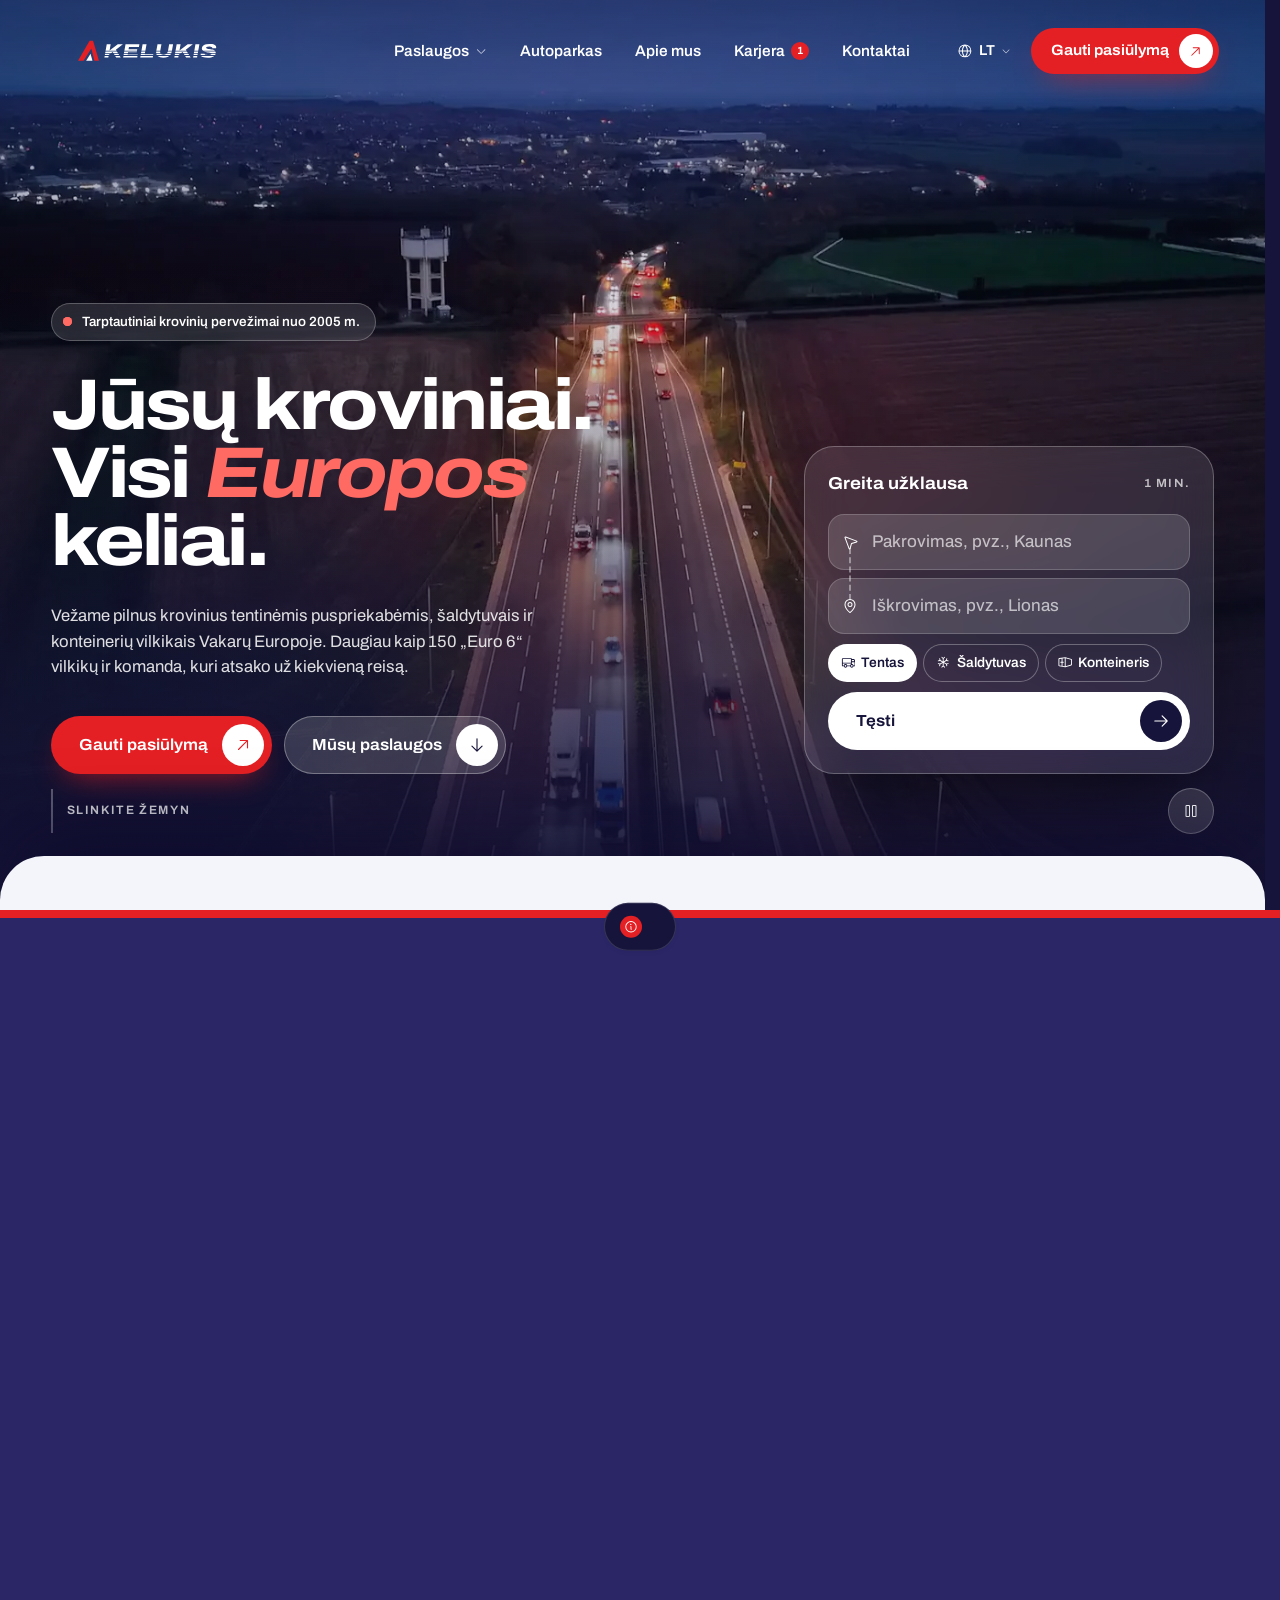
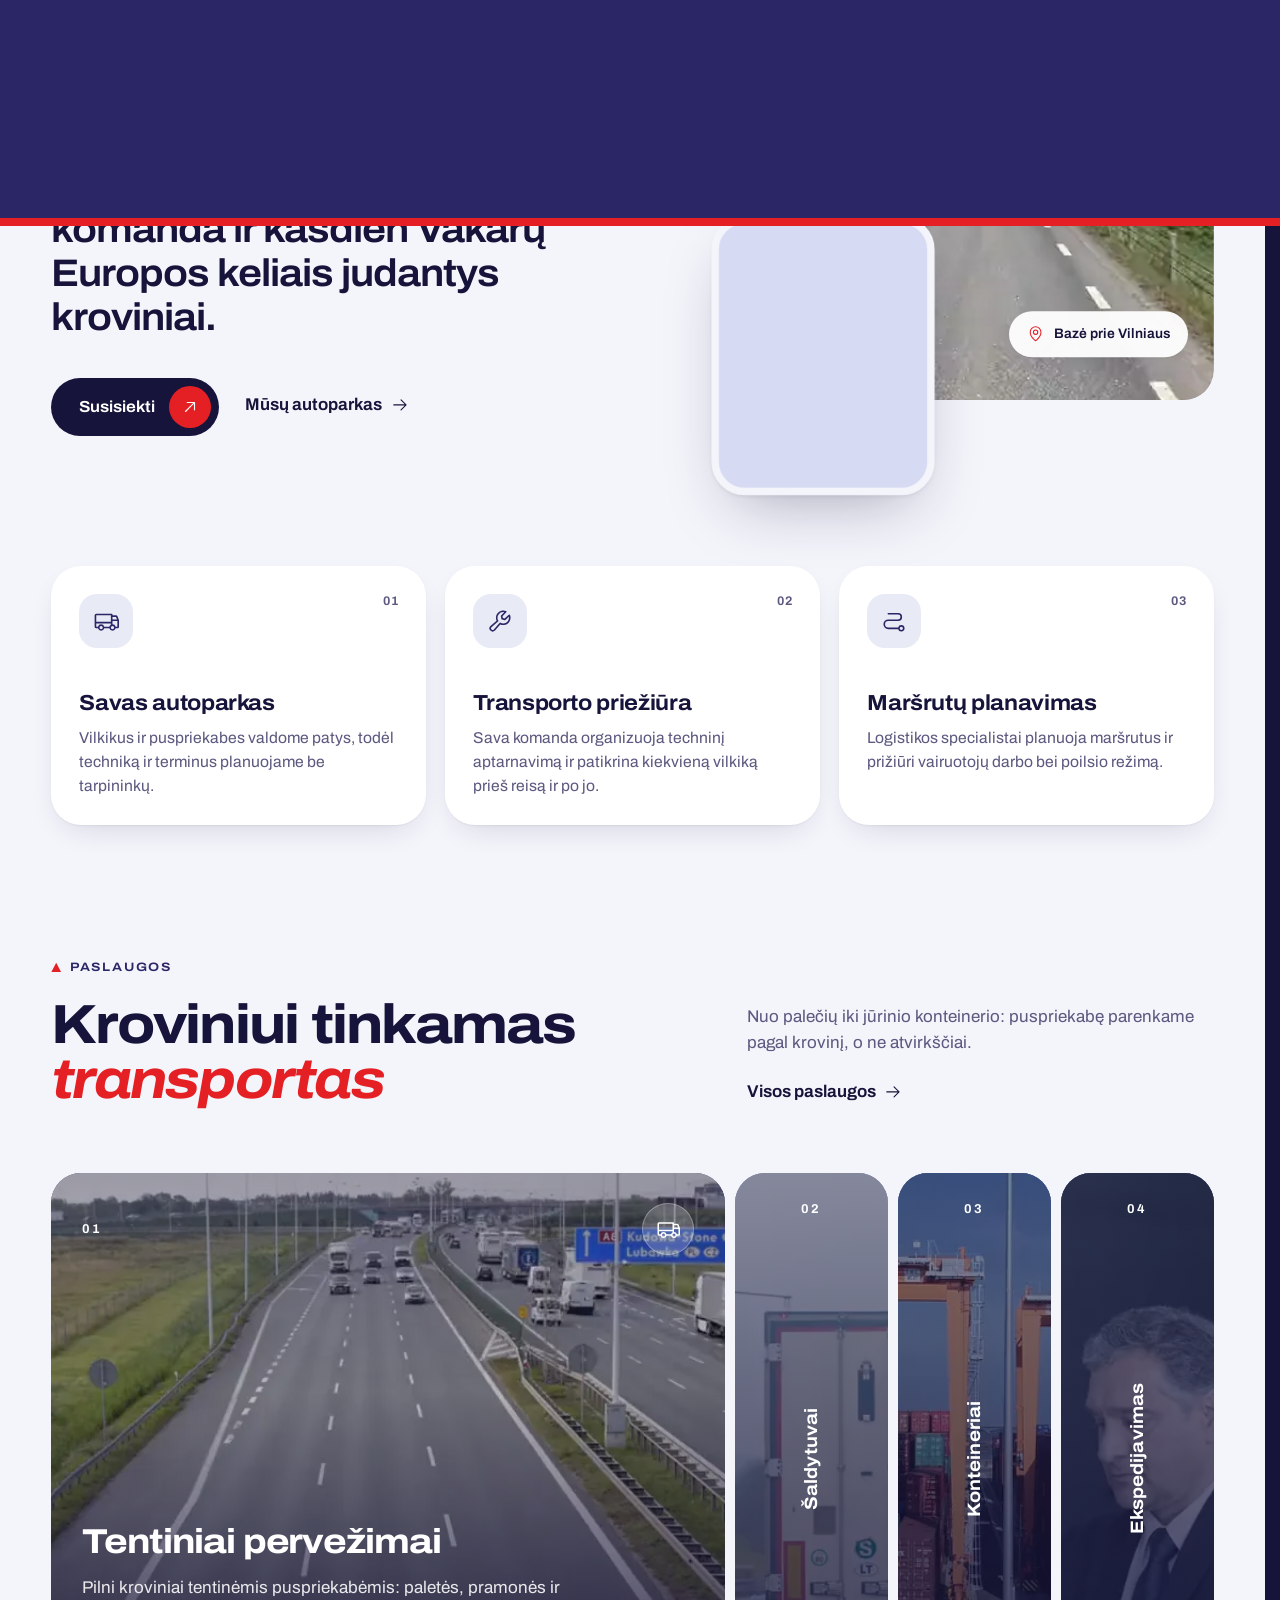
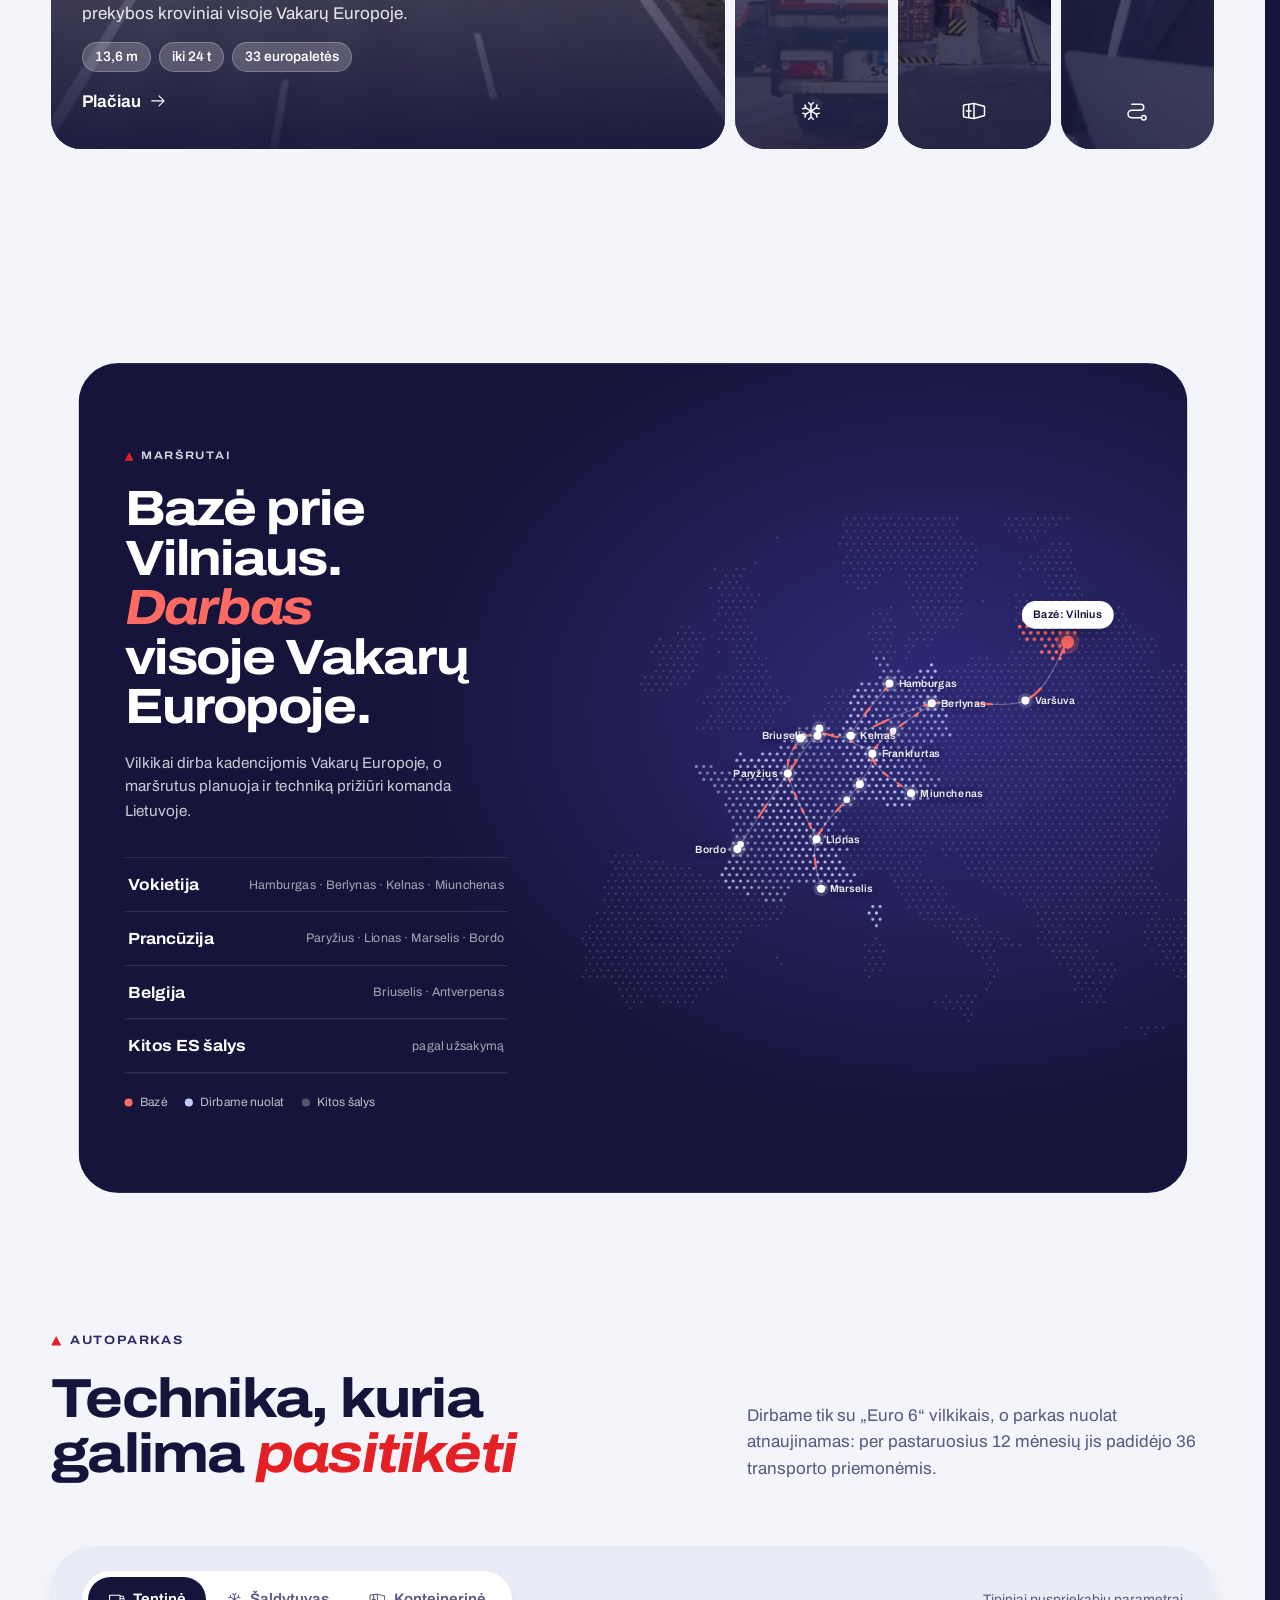
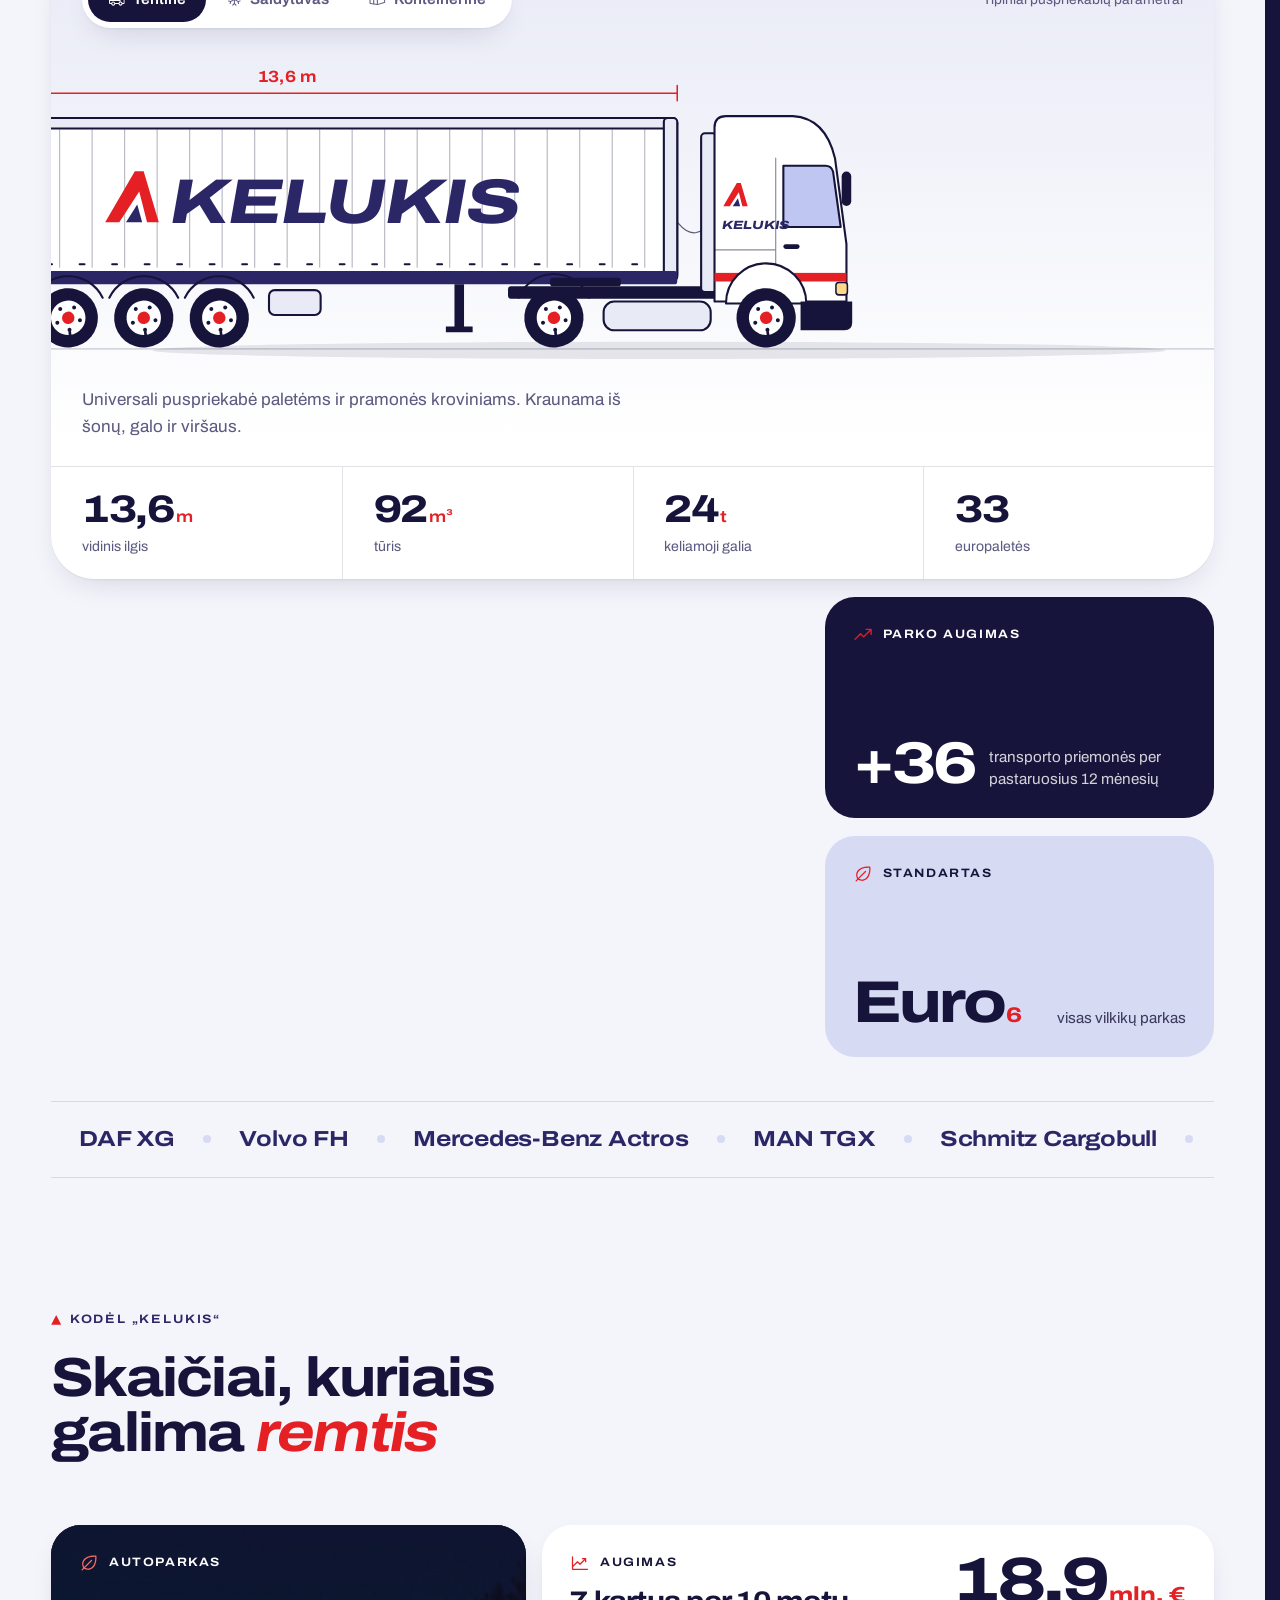
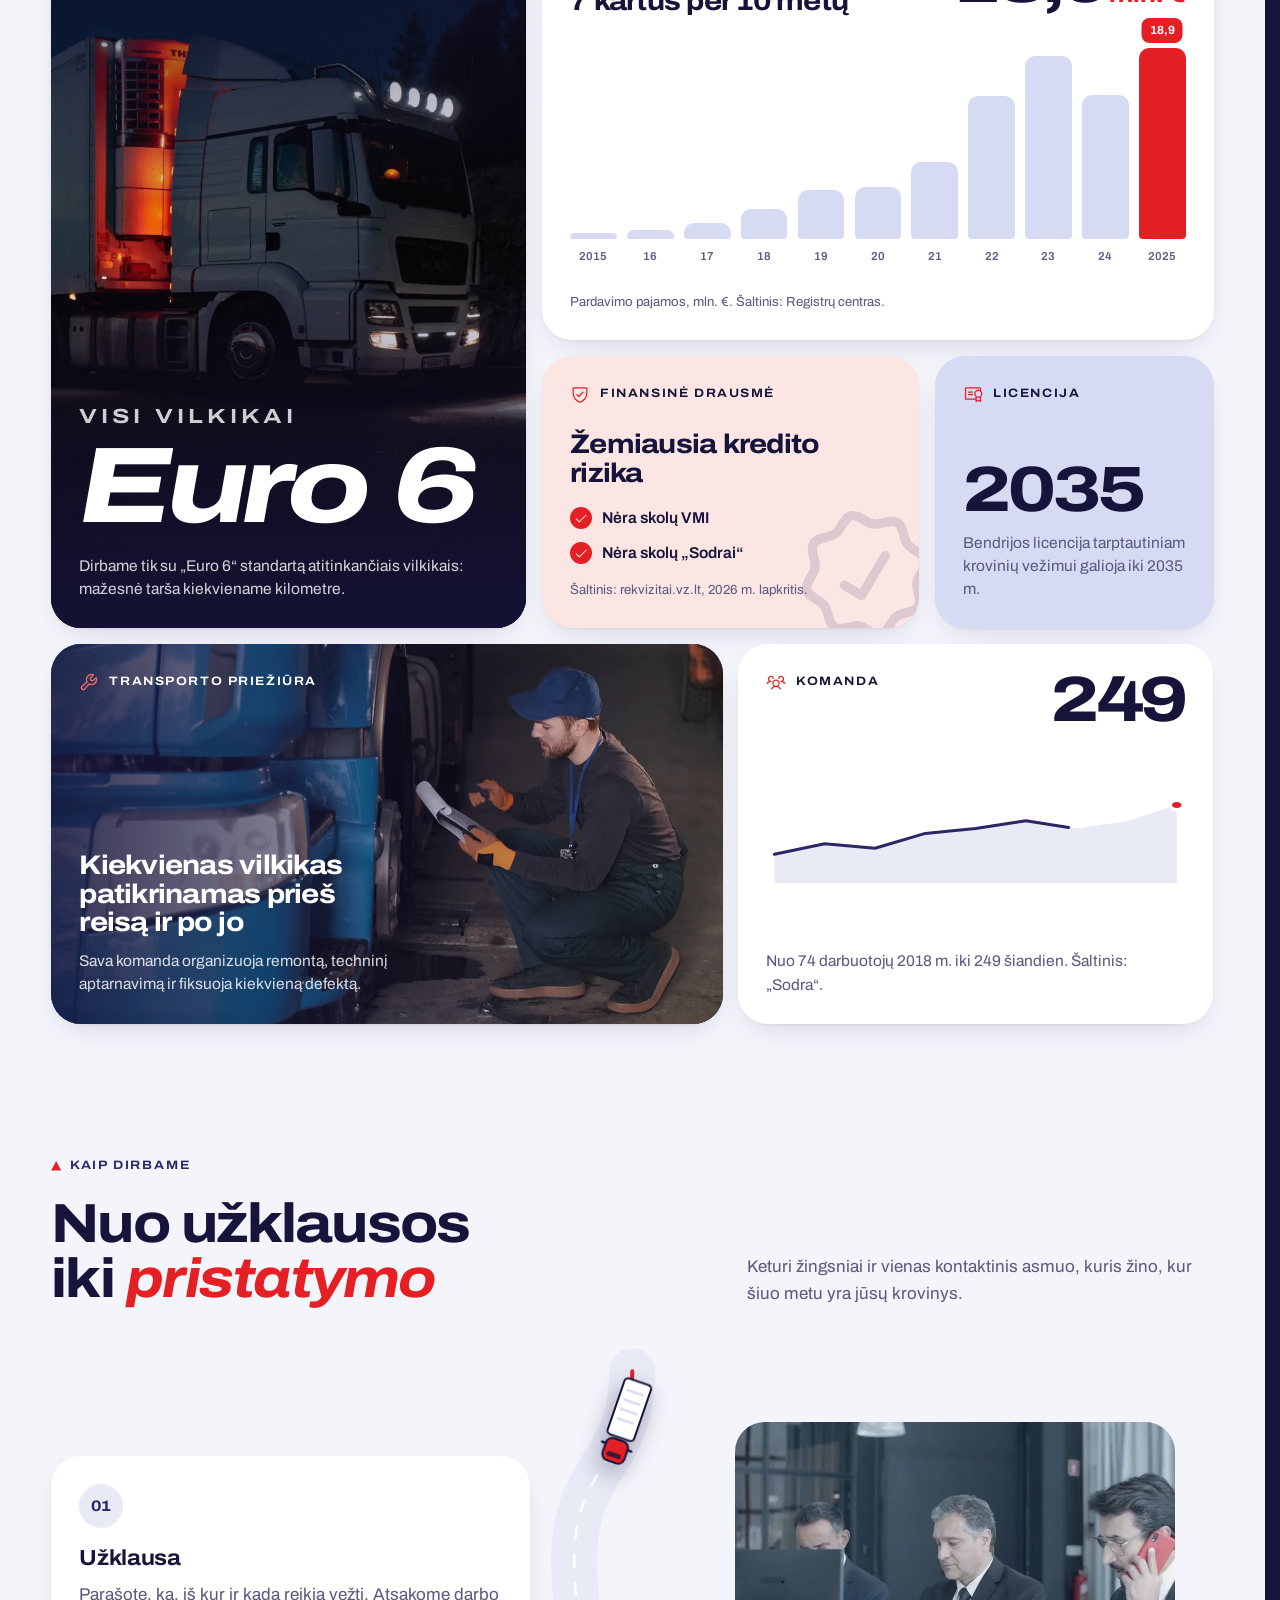
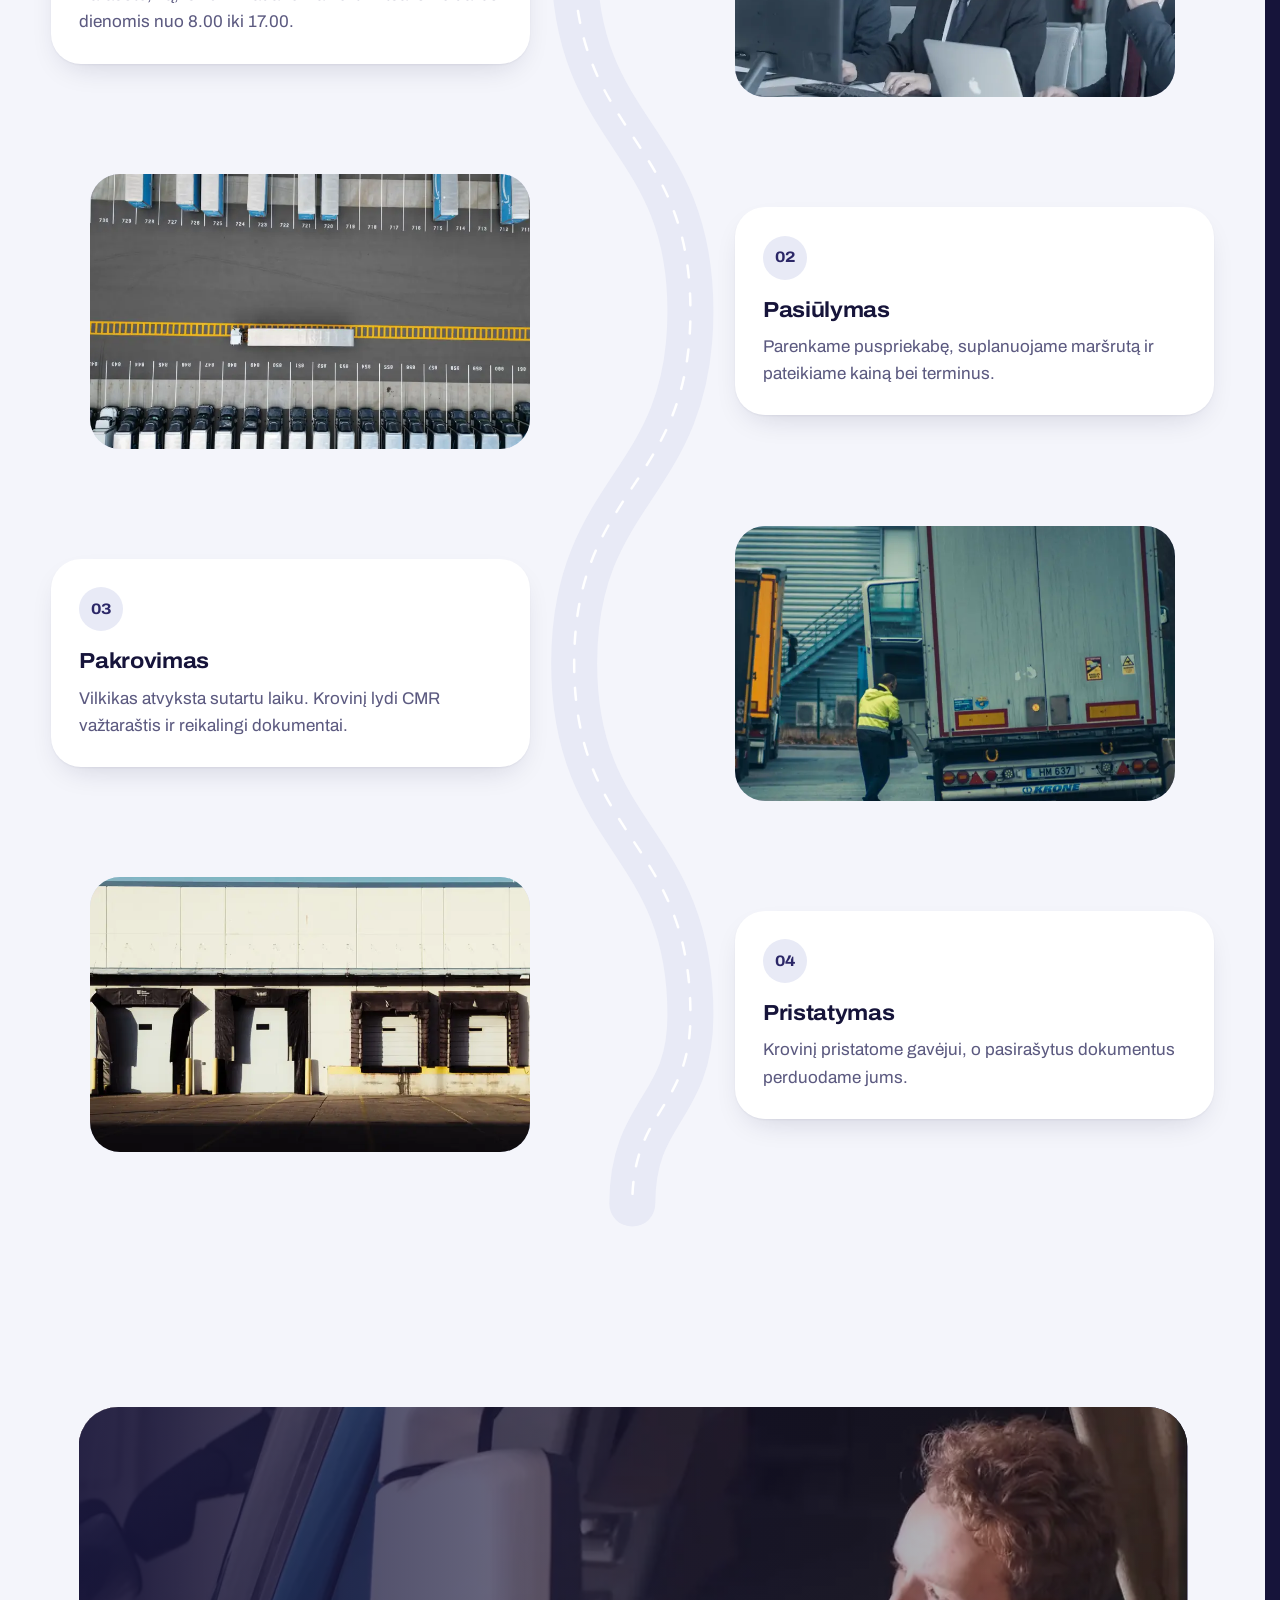
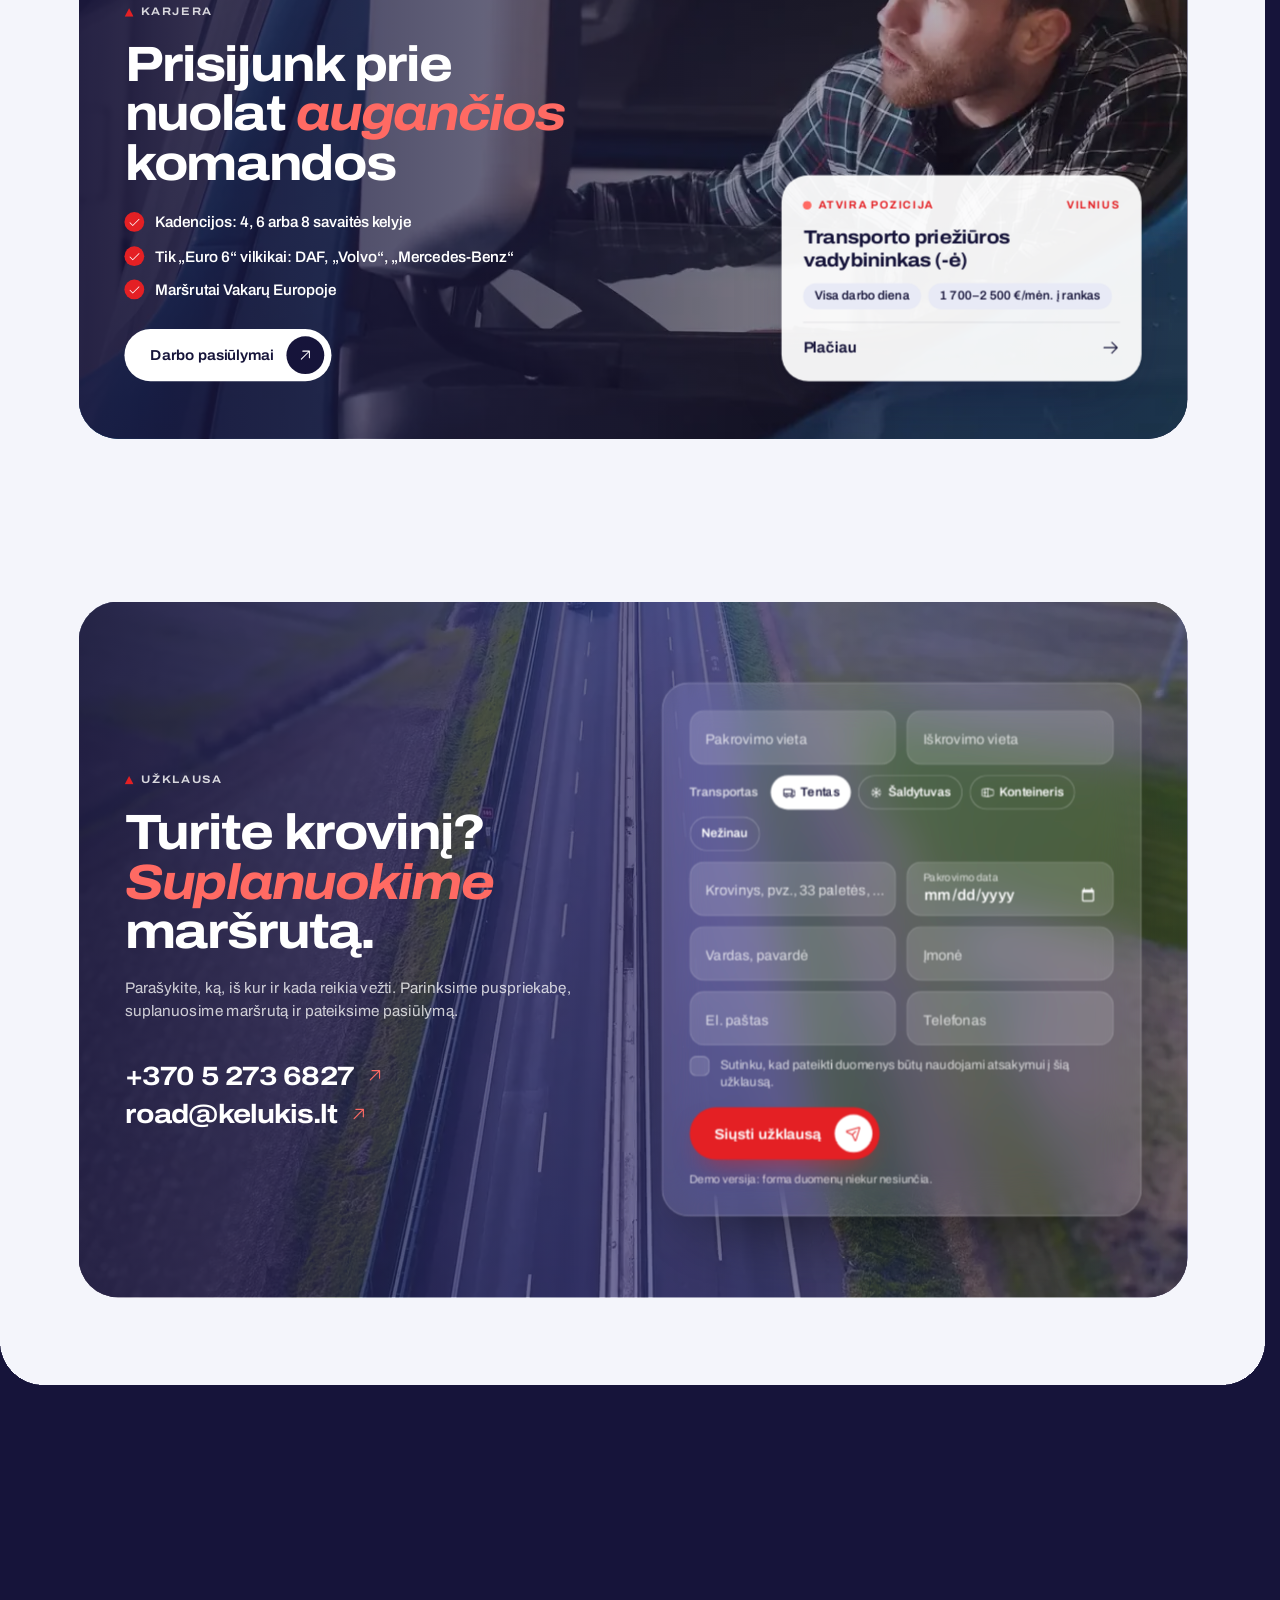
==== commit 14c4debb: "Slinkimo trikdžių pataisymai - Hero: turinys išblunka atskirais elementais, ne visu konteineriu, tod" ====
--- a/index.html
+++ b/index.html
@@ -10,7 +10,7 @@
 <meta name="theme-color" content="#16143A">
 <link rel="icon" href="assets/img/brand/mark.svg" type="image/svg+xml">
 <link rel="preload" href="assets/fonts/Archivo.woff2" as="font" type="font/woff2" crossorigin>
-<link rel="stylesheet" href="assets/css/style.css">
+<link rel="stylesheet" href="assets/css/style.css?v=d199d98c">
 <script>(function(h){h.className='js';var s=location.search;if(/[?&]static=1/.test(s))h.classList.add('is-static');if(window.matchMedia&&matchMedia('(prefers-reduced-motion: reduce)').matches)h.classList.add('is-reduced');try{if(sessionStorage.getItem('kl-intro'))h.classList.add('no-intro');if(sessionStorage.getItem('kl-nav')){h.classList.add('from-nav','no-intro');sessionStorage.removeItem('kl-nav')}}catch(e){h.classList.add('no-intro')}setTimeout(function(){if(!window.__kl)h.classList.add('is-static')},4500)})(document.documentElement);</script>
 </head>
 <body data-page="home" class="">
@@ -99,6 +99,7 @@
       <p class="hero__chip" data-hero-in style="--i:0"><span class="pulse"></span>Tarptautiniai krovinių pervežimai nuo 2005 m.</p>
       <h1 class="h1 hero__title" data-split data-delay=".15">Jūsų kroviniai.<br>Visi <em>Europos</em> keliai.</h1>
       <p class="hero__lead" data-hero-in style="--i:4">Vežame pilnus krovinius tentinėmis puspriekabėmis, šaldytuvais ir konteinerių vilkikais Vakarų Europoje. Daugiau kaip 150 „Euro&nbsp;6“ vilkikų ir komanda, kuri atsako už kiekvieną reisą.</p>
+      <!-- Šiame konteineryje negali būti backdrop-filter elementų: konteineris išblunka visas (opacity), o tai išjungtų jų suliejimą -->
       <div class="hero__cta" data-hero-in style="--i:5">
         <button class="btn btn--red" type="button" data-quote data-magnet><span class="btn__t" data-t="Gauti pasiūlymą"><span>Gauti pasiūlymą</span></span><span class="btn__i"><svg class="ic" aria-hidden="true" focusable="false"><use href="#i-arrow-up-right"/></svg></span></button>
         <a class="btn btn--glass" href="#paslaugos"><span class="btn__t" data-t="Mūsų paslaugos"><span>Mūsų paslaugos</span></span><span class="btn__i"><svg class="ic" aria-hidden="true" focusable="false"><use href="#i-arrow-down"/></svg></span></a>
@@ -575,9 +576,11 @@
       </div>
     </div>
     <div class="proc__track">
+      <!-- bėgis (position: sticky) laiko vilkiką vienoje ekrano aukščio vietoje; JS nustato tik poslinkį į šoną ir pasukimą -->
+      <div class="proc__rail" aria-hidden="true"><div class="proc__truck"><svg viewBox="0 0 34 88"><rect x="3" y="1.5" width="28" height="59" rx="4" fill="#fff" stroke="#16143A" stroke-width="2"/><path d="M9 13h16M9 23h16M9 33h16M9 43h16" stroke="#D7DAF3" stroke-width="2.4" stroke-linecap="round"/><rect x="5.5" y="63" width="23" height="23" rx="6.5" fill="#E42024" stroke="#16143A" stroke-width="2"/><rect x="9.5" y="76.5" width="15" height="5" rx="2.5" fill="#16143A" opacity=".8"/><path d="M1.8 70h3.6M28.6 70h3.6" stroke="#16143A" stroke-width="2.6" stroke-linecap="round"/></svg></div></div>
       <svg class="proc__svg" aria-hidden="true" focusable="false"><path class="proc__road"/><path class="proc__dash"/><path class="proc__prog"/></svg>
-      <div class="proc__truck" aria-hidden="true"><svg viewBox="0 0 34 88"><rect x="3" y="1.5" width="28" height="59" rx="4" fill="#fff" stroke="#16143A" stroke-width="2"/><path d="M9 13h16M9 23h16M9 33h16M9 43h16" stroke="#D7DAF3" stroke-width="2.4" stroke-linecap="round"/><rect x="5.5" y="63" width="23" height="23" rx="6.5" fill="#E42024" stroke="#16143A" stroke-width="2"/><rect x="9.5" y="76.5" width="15" height="5" rx="2.5" fill="#16143A" opacity=".8"/><path d="M1.8 70h3.6M28.6 70h3.6" stroke="#16143A" stroke-width="2.6" stroke-linecap="round"/></svg></div>
-
+
+      <div class="proc__steps">
       <article class="pstep">
         <div class="pstep__card" data-rv="left">
           <span class="pstep__n">01</span>
@@ -610,6 +613,7 @@
         </div>
         <div class="frame frame--flat pstep__media" data-rv="left"><img src="assets/img/photos/dock-doors-sm.webp" alt="Sandėlio rampos" loading="lazy" decoding="async"></div>
       </article>
+      </div>
     </div>
   </section>
 
@@ -831,12 +835,12 @@
 <div class="toast" role="status" aria-live="polite" data-toast><svg class="ic" aria-hidden="true" focusable="false"><use href="#i-info"/></svg><span></span></div>
 <div class="cur" aria-hidden="true" data-cur><span></span></div>
 
-<script src="assets/js/vendor/gsap.min.js"></script>
-<script src="assets/js/vendor/ScrollTrigger.min.js"></script>
-<script src="assets/js/vendor/SplitText.min.js"></script>
-<script src="assets/js/vendor/lenis.min.js"></script>
-<script src="assets/js/main.js"></script>
-<script src="assets/js/mapdata.js"></script>
-<script src="assets/js/home.js"></script>
+<script src="assets/js/vendor/gsap.min.js?v=5e6e6cba"></script>
+<script src="assets/js/vendor/ScrollTrigger.min.js?v=00a3e5c7"></script>
+<script src="assets/js/vendor/SplitText.min.js?v=253d6559"></script>
+<script src="assets/js/vendor/lenis.min.js?v=81fb34b5"></script>
+<script src="assets/js/main.js?v=bd93ec74"></script>
+<script src="assets/js/mapdata.js?v=9dfc4771"></script>
+<script src="assets/js/home.js?v=85ef4fa2"></script>
 </body>
 </html>
--- a/assets/css/style.css
+++ b/assets/css/style.css
@@ -20,11 +20,11 @@
 @media (max-width:820px){:root{--r-xl:30px;--r-lg:24px;--r-md:18px}}
 
 *,*::before,*::after{box-sizing:border-box}
-html{-webkit-text-size-adjust:100%;text-size-adjust:100%}
+html{-webkit-text-size-adjust:100%;text-size-adjust:100%;scrollbar-gutter:stable}
 html.lenis,html.lenis body{height:auto}
 .lenis.lenis-smooth{scroll-behavior:auto!important}
 .lenis.lenis-stopped{overflow:hidden}
-body{margin:0;background:var(--ink);color:var(--ink);font-family:"Archivo",system-ui,-apple-system,"Segoe UI",Roboto,Arial,sans-serif;font-size:1.0625rem;line-height:1.6;font-weight:420;-webkit-font-smoothing:antialiased;-moz-osx-font-smoothing:grayscale;overflow-x:clip}
+body{margin:0;background:var(--ink);color:var(--ink);font-family:"Archivo",system-ui,-apple-system,"Segoe UI",Roboto,Arial,sans-serif;font-size:1.0625rem;line-height:1.6;font-weight:420;-webkit-font-smoothing:antialiased;-moz-osx-font-smoothing:grayscale;overflow-x:hidden;overflow-x:clip}
 img,video,svg,canvas{display:block;max-width:100%}
 h1,h2,h3,h4,p,figure,ul,ol,fieldset{margin:0}
 ul,ol{padding:0}
@@ -66,7 +66,7 @@
 @media (max-width:900px){.shead{grid-template-columns:1fr}}
 
 /* ---------- mygtukai ir nuorodos ---------- */
-.btn{--bg:var(--red);--fg:#fff;--ib:#fff;--if:var(--red);position:relative;display:inline-flex;align-items:center;justify-content:space-between;gap:14px;height:58px;padding:0 8px 0 28px;border:0;border-radius:999px;background:var(--bg);color:var(--fg);font-weight:640;font-stretch:106%;font-size:1rem;text-decoration:none;white-space:nowrap;transition:background .35s,box-shadow .35s,transform .5s var(--ease);-webkit-tap-highlight-color:transparent}
+.btn{--bg:var(--red);--fg:#fff;--ib:#fff;--if:var(--red);position:relative;display:inline-flex;align-items:center;justify-content:space-between;gap:14px;height:58px;padding:0 8px 0 28px;border:0;border-radius:999px;background:var(--bg);color:var(--fg);font-weight:640;font-stretch:106%;font-size:1rem;text-decoration:none;white-space:nowrap;transition:background .35s,box-shadow .35s;-webkit-tap-highlight-color:transparent}
 .btn__t{position:relative;display:inline-block;overflow:hidden;line-height:1.45}
 .btn__t>span{display:block;transition:transform .55s var(--ease)}
 .btn__t::after{content:attr(data-t);position:absolute;left:0;top:100%;transition:transform .55s var(--ease)}
@@ -80,7 +80,7 @@
 .btn--red{box-shadow:0 14px 30px -14px rgba(228,32,36,.75)}
 .btn--ink{--bg:var(--ink);--ib:var(--red);--if:#fff}
 .btn--light{--bg:#fff;--fg:var(--ink);--ib:var(--ink);--if:#fff}
-.btn--glass{--bg:rgba(255,255,255,.12);--fg:#fff;--ib:#fff;--if:var(--ink);-webkit-backdrop-filter:blur(14px);backdrop-filter:blur(14px);box-shadow:inset 0 0 0 1px rgba(255,255,255,.3)}
+.btn--glass{--bg:rgba(255,255,255,.16);--fg:#fff;--ib:#fff;--if:var(--ink);box-shadow:inset 0 0 0 1px rgba(255,255,255,.32)}
 .btn--line{--bg:transparent;--fg:var(--ink);--ib:var(--ink);--if:#fff;box-shadow:inset 0 0 0 1.5px var(--line)}
 .btn--sm{height:46px;padding:0 6px 0 20px;font-size:.93rem;gap:10px}
 .btn--sm .btn__i{width:34px;height:34px}
@@ -93,7 +93,7 @@
 .link--light{color:#fff}
 .chips{display:flex;flex-wrap:wrap;gap:8px;list-style:none}
 .chips li{padding:.42em .95em;border-radius:999px;background:var(--mist);font-size:.86rem;font-weight:560;line-height:1.3}
-.chips--glass li{background:rgba(255,255,255,.14);color:#fff;-webkit-backdrop-filter:blur(10px);backdrop-filter:blur(10px);box-shadow:inset 0 0 0 1px rgba(255,255,255,.22)}
+.chips--glass li{background:rgba(255,255,255,.2);color:#fff;box-shadow:inset 0 0 0 1px rgba(255,255,255,.24)}
 .chips--line li{background:none;box-shadow:inset 0 0 0 1.5px var(--line)}
 
 /* ---------- atsiradimo efektai ---------- */
@@ -108,13 +108,22 @@
 .js [data-rv="clip"].is-in{clip-path:inset(0 0 0 0 round var(--r-lg))}
 .js [data-split]{visibility:hidden}
 .js [data-split].is-split,.is-static [data-split],.is-reduced [data-split]{visibility:visible}
-[data-split] div[class*="mask"]{padding:.1em .08em .17em 0;margin:-.1em -.08em -.17em 0}
+/* Eiluciu kaukes (SplitText joms uzdeda overflow: clip). Kirpimo riba praplatinama per overflow-clip-margin, kad nenukirstu
+   diakritiku ir kursyvo krastu. Ne per padding su neigiamomis parastemis: parastes tarp gretimu eiluciu susilieja (margin
+   collapsing), suskaidyta antraste tampa aukstesne ir turinys zemiau sokteli. Ir ne per clip-path: su juo eilute, baigusi
+   judeti, trumpam dingdavo is vaizdo. overflow-clip-margin isdestymui itakos neturi. */
+[data-split] div[class*="mask"]{overflow-clip-margin:.22em}
 .is-static [data-rv],.is-reduced [data-rv]{opacity:1!important;translate:none!important;scale:none!important;clip-path:none!important;transition:none!important}
 [data-tilt]{transform:perspective(1200px) rotateX(var(--rx,0deg)) rotateY(var(--ry,0deg))}
-[data-tilt].is-tilt{transition:transform .12s linear,box-shadow .5s}
+[data-tilt].is-tilt{transition:transform .12s linear,box-shadow .5s,opacity .9s var(--ease) var(--d,0s),translate 1.15s var(--ease) var(--d,0s),scale 1.15s var(--ease) var(--d,0s)}
 section[id],div[id],article[id]{scroll-margin-top:96px}
+/* Hero ižanga daroma per CSS transition. (Bandyta per @keyframes animacija: jai pasibaigus antraste trumpam mirktelėdavo.)
+   Ižangai pasibaigus klase is-settled transition isjungia, kad jis nesikirstu su opacity, kuri slenkant valdo GSAP. */
 .js .hero [data-hero-in]{opacity:0;translate:0 30px;transition:opacity 1s var(--ease) calc(var(--i,0)*90ms + .15s),translate 1.25s var(--ease) calc(var(--i,0)*90ms + .15s)}
 .js .hero.is-in [data-hero-in],.is-static .hero [data-hero-in],.is-reduced .hero [data-hero-in]{opacity:1;translate:none}
+.js .hero.is-settled [data-hero-in]{transition:none}
+/* Elementai, kuriu transform kas kadra raso JS (paralaksas, magnetas), negali tureti transform perejimo */
+.js [data-rv][data-float],.js [data-rv][data-magnet],.js [data-rv][data-plx],.js [data-rv][data-band]{transition-property:opacity,translate,scale,clip-path}
 .is-static *,.is-static *::before,.is-static *::after{animation:none!important;transition:none!important}
 @media (prefers-reduced-motion:reduce){*,*::before,*::after{animation-duration:.01ms!important;animation-iteration-count:1!important;transition-duration:.01ms!important;scroll-behavior:auto!important}}
 
@@ -140,7 +149,7 @@
 .hdr__nav>ul>li>a:hover,.hdr__nav li.has-mega:hover>a{background:rgba(255,255,255,.16)}
 .hdr.is-solid .hdr__nav>ul>li>a:hover,.hdr.is-solid .hdr__nav li.has-mega:hover>a,.page-light .hdr__nav>ul>li>a:hover{background:var(--mist)}
 .hdr__nav a.is-current{box-shadow:inset 0 0 0 1.5px currentColor}
-.hdr__nav li.has-mega:hover>a .ic{transform:rotate(180deg)}
+.hdr__nav li.has-mega.is-open>a .ic,.no-js .hdr__nav li.has-mega:hover>a .ic{transform:rotate(180deg)}
 .hdr__badge{display:inline-grid;place-items:center;min-width:18px;height:18px;padding:0 5px;border-radius:999px;background:var(--red);color:#fff;font-size:.66rem;font-weight:700;line-height:1;vertical-align:top}
 .hdr__tools{display:flex;align-items:center;gap:8px;flex:none}
 .hdr__tel{display:none;align-items:center;gap:8px;padding:9px 12px;font-weight:620;font-size:.95rem;text-decoration:none;white-space:nowrap}
@@ -171,12 +180,15 @@
 @media (max-width:560px){.hdr{padding-top:10px}.hdr__tools .btn{display:none}.hdr__bar{height:62px}}
 
 /* mega meniu */
-.mega{position:absolute;left:0;right:0;top:calc(100% + 10px);opacity:0;visibility:hidden;transform:translateY(14px);transition:opacity .35s,transform .5s var(--ease),visibility .35s}
+.mega{position:absolute;left:0;right:0;top:calc(100% + 10px);visibility:hidden;transform:translateY(14px);transition:transform .5s var(--ease),visibility .35s}
 .mega::before{content:"";position:absolute;inset:-16px 0 auto;height:16px}
-.has-mega:hover .mega,.has-mega:focus-within .mega{opacity:1;visibility:visible;transform:none}
-.mega__in{display:grid;grid-template-columns:repeat(4,1fr);gap:8px;padding:10px;border-radius:var(--r-lg);background:rgba(255,255,255,.95);-webkit-backdrop-filter:blur(22px);backdrop-filter:blur(22px);color:var(--ink);box-shadow:var(--sh-2)}
+.has-mega.is-open .mega,.has-mega:focus-within .mega,.no-js .has-mega:hover .mega{visibility:visible;transform:none}
+/* opacity ant paties stiklo bloko: tevas su opacity < 1 isjungtu jo backdrop-filter */
+.mega__in{opacity:0;transition:opacity .35s}
+.has-mega.is-open .mega__in,.has-mega:focus-within .mega__in,.no-js .has-mega:hover .mega__in{opacity:1}
+.mega__in{display:grid;grid-template-columns:repeat(4,1fr);gap:8px;padding:10px;border-radius:var(--r-lg);background:rgba(255,255,255,.98);color:var(--ink);box-shadow:var(--sh-2)}
 .mega__item{position:relative;display:flex;flex-direction:column;gap:14px;padding:10px 10px 18px;border-radius:var(--r-md);text-decoration:none;transition:background .3s,opacity .5s var(--ease) calc(var(--i)*50ms),transform .6s var(--ease) calc(var(--i)*50ms);opacity:0;transform:translateY(14px)}
-.has-mega:hover .mega__item,.has-mega:focus-within .mega__item{opacity:1;transform:none}
+.has-mega.is-open .mega__item,.has-mega:focus-within .mega__item,.no-js .has-mega:hover .mega__item{opacity:1;transform:none}
 .mega__item:hover{background:var(--mist)}
 .mega__thumb{display:block;aspect-ratio:16/10;border-radius:16px;overflow:hidden;background:var(--lilac)}
 .mega__thumb img{width:100%;height:100%;object-fit:cover;transition:transform .9s var(--ease)}
@@ -193,7 +205,7 @@
 /* ==========================================================================
    Pradzios hero
    ========================================================================== */
-.hero{position:relative;height:100svh;min-height:680px;background:var(--ink);color:#fff;overflow:clip;isolation:isolate;--mx:0;--my:0}
+.hero{position:relative;height:100svh;min-height:680px;background:var(--ink);color:#fff;overflow:hidden;overflow:clip;isolation:isolate;--mx:0;--my:0}
 .hero__stage{position:absolute;inset:0;will-change:transform}
 .hero__media{position:absolute;inset:-5%;transform:translate3d(calc(var(--mx)*-16px),calc(var(--my)*-12px),0) scale(var(--zoom,1))}
 .hero__media img,.hero__media video{position:absolute;inset:0;width:100%;height:100%;object-fit:cover}
@@ -259,8 +271,8 @@
 @media (max-width:820px){.stats{grid-template-columns:repeat(2,1fr);row-gap:34px}.stat:nth-child(odd){border-left:0;padding-left:0}}
 
 /* ---------- kinetine juosta ---------- */
-.kin{overflow:clip;padding-block:clamp(14px,2.2vw,30px);border-block:1px solid var(--line);--wd:112;--sk:0deg}
-.kin__track{display:flex;width:max-content;will-change:transform;font-style:italic;font-variation-settings:"wdth" var(--wd),"wght" 790;transform:translate3d(calc(var(--p,0)*-50%),0,0) skewX(var(--sk))}
+.kin{overflow:hidden;overflow:clip;padding-block:clamp(14px,2.2vw,30px);border-block:1px solid var(--line)}
+.kin__track{display:flex;width:max-content;will-change:transform;font-style:italic;font-variation-settings:"wdth" 112,"wght" 790}
 .kin__g{display:flex;align-items:center;flex:none}
 .kin__w{padding-inline:.16em;font-size:clamp(3rem,8.2vw,8.4rem);line-height:1.08;letter-spacing:-.04em;text-transform:uppercase;color:var(--ink);white-space:nowrap}
 .kin__w--o{color:transparent;-webkit-text-stroke:1.5px var(--navy)}
@@ -276,7 +288,7 @@
 .about__media{position:relative;aspect-ratio:1/1.14}
 .about__v{position:absolute;inset:0 0 13% 15%}
 .about__p{position:absolute;left:0;bottom:0;width:47%;aspect-ratio:4/5;border:8px solid var(--paper);border-radius:calc(var(--r-lg) + 6px);box-shadow:var(--sh-2)}
-.about__tag{position:absolute;right:5%;bottom:17%;display:flex;align-items:center;gap:10px;padding:12px 18px;border-radius:999px;background:rgba(255,255,255,.9);-webkit-backdrop-filter:blur(14px);backdrop-filter:blur(14px);font-size:.86rem;font-weight:620;box-shadow:var(--sh-1)}
+.about__tag{position:absolute;right:5%;bottom:17%;display:flex;align-items:center;gap:10px;padding:12px 18px;border-radius:999px;background:rgba(255,255,255,.95);font-size:.86rem;font-weight:620;box-shadow:var(--sh-1)}
 .about__tag .ic{color:var(--red)}
 .rotor{position:absolute;right:-3%;top:-6%;width:clamp(104px,11vw,150px);aspect-ratio:1;border-radius:50%;background:var(--red);color:#fff;display:grid;place-items:center;box-shadow:0 20px 40px -18px rgba(228,32,36,.9)}
 .rotor svg.rotor__t{position:absolute;inset:0;width:100%;height:100%;animation:spin 18s linear infinite}
@@ -312,7 +324,7 @@
 .pan__open{position:absolute;inset:0;display:flex;flex-direction:column;justify-content:space-between;min-width:min(600px,72vw);padding:clamp(22px,2.4vw,36px);opacity:0;pointer-events:none;transition:opacity .35s}
 .pan.is-active .pan__open{opacity:1;pointer-events:auto;transition:opacity .6s .38s}
 .pan__top{display:flex;justify-content:space-between;align-items:center}
-.pan__ic{display:grid;place-items:center;width:52px;height:52px;border-radius:50%;background:rgba(255,255,255,.16);-webkit-backdrop-filter:blur(10px);backdrop-filter:blur(10px);box-shadow:inset 0 0 0 1px rgba(255,255,255,.26)}
+.pan__ic{display:grid;place-items:center;width:52px;height:52px;border-radius:50%;background:rgba(255,255,255,.2);box-shadow:inset 0 0 0 1px rgba(255,255,255,.28)}
 .pan__ic .ic{width:24px;height:24px}
 .pan__body{display:grid;gap:16px;justify-items:start;max-width:520px}
 .pan__title{font-size:clamp(1.7rem,2.7vw,2.7rem);line-height:1.02;font-weight:740;font-stretch:113%;letter-spacing:-.03em}
@@ -328,7 +340,7 @@
 }
 
 /* ---------- marsrutai ir zemelapis ---------- */
-.routes{position:relative;margin-inline:clamp(8px,1.3vw,22px);border-radius:var(--r-xl);background:radial-gradient(70% 70% at 78% 42%,rgba(63,58,160,.62),transparent 72%),var(--ink);color:#fff;overflow:clip}
+.routes{position:relative;margin-inline:clamp(8px,1.3vw,22px);border-radius:var(--r-xl);background:radial-gradient(70% 70% at 78% 42%,rgba(63,58,160,.62),transparent 72%),var(--ink);color:#fff;overflow:hidden;overflow:clip}
 .routes__in{display:grid;grid-template-columns:minmax(0,.78fr) minmax(0,1.22fr);gap:clamp(20px,3vw,56px);align-items:center;padding-block:clamp(56px,7vw,110px)}
 .routes__copy .h2{margin:18px 0 22px}
 .lands{list-style:none;margin-top:clamp(26px,3vw,42px);border-bottom:1px solid var(--line-l)}
@@ -336,17 +348,17 @@
 .land::before{content:"";width:9px;height:9px;flex:none;background:var(--red-l);clip-path:polygon(50% 4%,100% 100%,0 100%);transform:scale(0);transition:transform .45s var(--ease)}
 .land b{font-weight:680;font-stretch:108%;font-size:1.12rem;margin-left:-23px;transition:margin .5s var(--ease)}
 .land span{margin-left:auto;font-size:.86rem;color:rgba(255,255,255,.6);text-align:right}
-.land:hover,.land.is-on{padding-left:12px}
-.land:hover::before,.land.is-on::before{transform:none}
-.land:hover b,.land.is-on b{margin-left:0}
+.land.is-on{padding-left:12px}
+.land.is-on::before{transform:none}
+.land.is-on b{margin-left:0}
 .map{position:relative;width:118%;aspect-ratio:1000/744;margin-right:-18%}
 .map canvas,.map svg{position:absolute;inset:0;width:100%;height:100%}
 .map svg{overflow:visible}
 .rt{fill:none;stroke:rgba(255,255,255,.28);stroke-width:1.7}
 .rt--flow{stroke:var(--red-l);stroke-width:3;stroke-linecap:round;stroke-dasharray:.035 .09;animation:flow 9s linear infinite}
 @keyframes flow{to{stroke-dashoffset:-1}}
-.js .map:not(.is-in) .rt,.js .map:not(.is-in) .rt--flow{opacity:0}
-.map .rt,.map .rt--flow{transition:opacity 1.4s .9s}
+.js .map:not(.is-in) .rt,.js .map:not(.is-in) .rt--flow,.js .map:not(.is-in) .rt__t{opacity:0}
+.map .rt,.map .rt--flow,.map .rt__t{transition:opacity 1.4s .9s}
 .rt__t{fill:#fff;filter:drop-shadow(0 0 6px rgba(255,255,255,.9))}
 .map__city{position:absolute;transform:translate(-50%,-50%);width:9px;height:9px;border-radius:50%;background:#fff;box-shadow:0 0 0 4px rgba(255,255,255,.16)}
 .map__city--home{width:14px;height:14px;background:var(--red-l);box-shadow:0 0 0 6px rgba(255,106,99,.25)}
@@ -363,7 +375,7 @@
 @media (max-width:980px){.routes__in{grid-template-columns:1fr}.map{width:112%;margin:8px -6% 0}.map__lbl--minor,.map__city--minor{display:none}}
 
 /* ---------- autoparkas ---------- */
-.rig{position:relative;border-radius:var(--r-xl);background:linear-gradient(180deg,var(--mist) 0%,#fff 78%);box-shadow:var(--sh-1);overflow:clip}
+.rig{position:relative;border-radius:var(--r-xl);background:linear-gradient(180deg,var(--mist) 0%,#fff 78%);box-shadow:var(--sh-1);overflow:hidden;overflow:clip}
 .rig__head{display:flex;flex-wrap:wrap;justify-content:space-between;align-items:center;gap:14px;padding:clamp(18px,2vw,30px) clamp(18px,2.4vw,36px) 0}
 .rig__note{font-size:.86rem;color:var(--muted)}
 .tabs{position:relative;display:inline-flex;padding:6px;border-radius:999px;background:#fff;box-shadow:var(--sh-1)}
@@ -395,7 +407,7 @@
 .tr-tyre{fill:var(--ink)}
 .tr-rim{fill:#fff;stroke:var(--ink);stroke-width:2}
 .tr-hub{fill:var(--red)}
-.tr-wheel{transform-box:fill-box;transform-origin:center;transform:rotate(var(--wr,0deg))}
+.tr-wheel{transform-box:fill-box;transform-origin:center}
 .tr-shadow{fill:var(--ink);opacity:.1}
 .tr-ground{stroke:var(--ink);stroke-width:2;stroke-linecap:round;opacity:.16}
 .tr-dim{fill:none;stroke:var(--red);stroke-width:1.6;stroke-linecap:round}
@@ -431,7 +443,7 @@
 .fact--lilac .fact__n small{color:var(--red)}
 .fact__row{display:flex;justify-content:space-between;align-items:end;gap:14px}
 .fact p:not([class]){font-size:.95rem;line-height:1.4;opacity:.8;max-width:26ch}
-.brands{overflow:clip;margin-top:clamp(28px,3.4vw,52px);padding-block:20px;border-block:1px solid var(--line)}
+.brands{overflow:hidden;overflow:clip;margin-top:clamp(28px,3.4vw,52px);padding-block:20px;border-block:1px solid var(--line)}
 .brands__track{display:flex;width:max-content;animation:mq 34s linear infinite}
 .brands__g{display:flex;align-items:center;flex:none}
 .brands__w{padding-inline:clamp(16px,2.2vw,34px);font-size:clamp(1.1rem,1.7vw,1.6rem);font-weight:700;font-stretch:118%;letter-spacing:-.01em;color:var(--navy);white-space:nowrap}
@@ -499,12 +511,16 @@
 
 /* ---------- procesas: kelias ---------- */
 .proc{position:relative}
-.proc__track{position:relative;display:grid;gap:clamp(40px,6vw,96px);padding-block:clamp(30px,4vw,60px)}
+.proc__track{position:relative;padding-block:clamp(30px,4vw,60px)}
+.proc__steps{display:grid;gap:clamp(40px,6vw,96px)}
+/* Begis laiko vilkika ties 56 % ekrano aukscio per position: sticky. Tai atlieka narsykles kompozitorius, todel vilkikas nedreba
+   ir tada, kai slenkama ne per Lenis (klaviatura, slinkties juosta, pirstu). JS nustato tik poslinki i sona ir pasukima. */
+.proc__rail{position:sticky;top:56vh;z-index:3;height:0;pointer-events:none}
 .proc__svg{position:absolute;inset:0;width:100%;height:100%;overflow:visible;pointer-events:none}
 .proc__road{fill:none;stroke:var(--mist);stroke-width:46;stroke-linecap:round}
 .proc__dash{fill:none;stroke:#fff;stroke-width:2.5;stroke-dasharray:12 16;stroke-linecap:round}
 .proc__prog{fill:none;stroke:var(--red);stroke-width:4;stroke-linecap:round}
-.proc__truck{position:absolute;left:0;top:0;z-index:3;width:34px;height:88px;margin:-44px 0 0 -17px;pointer-events:none;will-change:transform;filter:drop-shadow(0 10px 12px rgba(22,20,58,.35))}
+.proc__truck{position:absolute;left:0;top:0;width:34px;height:88px;margin:-44px 0 0 -17px;pointer-events:none;will-change:transform;filter:drop-shadow(0 10px 12px rgba(22,20,58,.35))}
 .pstep{position:relative;z-index:2;display:grid;grid-template-columns:1fr 1fr;gap:clamp(110px,16vw,240px);align-items:center}
 .pstep__card{position:relative;padding:clamp(22px,2.2vw,34px);border-radius:var(--r-lg);background:#fff;box-shadow:var(--sh-1);transition:box-shadow .5s,transform .7s var(--ease)}
 .pstep:nth-child(even) .pstep__card{grid-column:2}
@@ -598,7 +614,7 @@
 /* ==========================================================================
    Poraste
    ========================================================================== */
-.ftr{position:relative;z-index:0;background:var(--ink);color:#fff;overflow:clip}
+.ftr{position:relative;z-index:0;background:var(--ink);color:#fff;overflow:hidden;overflow:clip}
 .ftr.is-reveal{position:sticky;bottom:0}
 .ftr__in{padding-top:clamp(70px,9vw,140px);padding-bottom:26px}
 .ftr__top{display:grid;grid-template-columns:minmax(0,1.2fr) minmax(0,.8fr);gap:clamp(24px,5vw,90px);align-items:end;padding-bottom:clamp(40px,5vw,72px);border-bottom:1px solid var(--line-l)}
@@ -722,7 +738,7 @@
 /* ==========================================================================
    Vidiniai puslapiai
    ========================================================================== */
-.phero{position:relative;min-height:clamp(520px,78svh,760px);display:grid;align-items:end;background:var(--ink);color:#fff;overflow:clip;isolation:isolate}
+.phero{position:relative;min-height:clamp(520px,78svh,760px);display:grid;align-items:end;background:var(--ink);color:#fff;overflow:hidden;overflow:clip;isolation:isolate}
 .phero__media{position:absolute;inset:-8% 0;z-index:-2}
 .phero__media video,.phero__media img{width:100%;height:100%;object-fit:cover}
 .phero::before{content:"";position:absolute;inset:0;z-index:-1;background:linear-gradient(180deg,rgba(22,20,58,.7) 0%,rgba(22,20,58,.25) 38%,rgba(22,20,58,.92) 100%)}
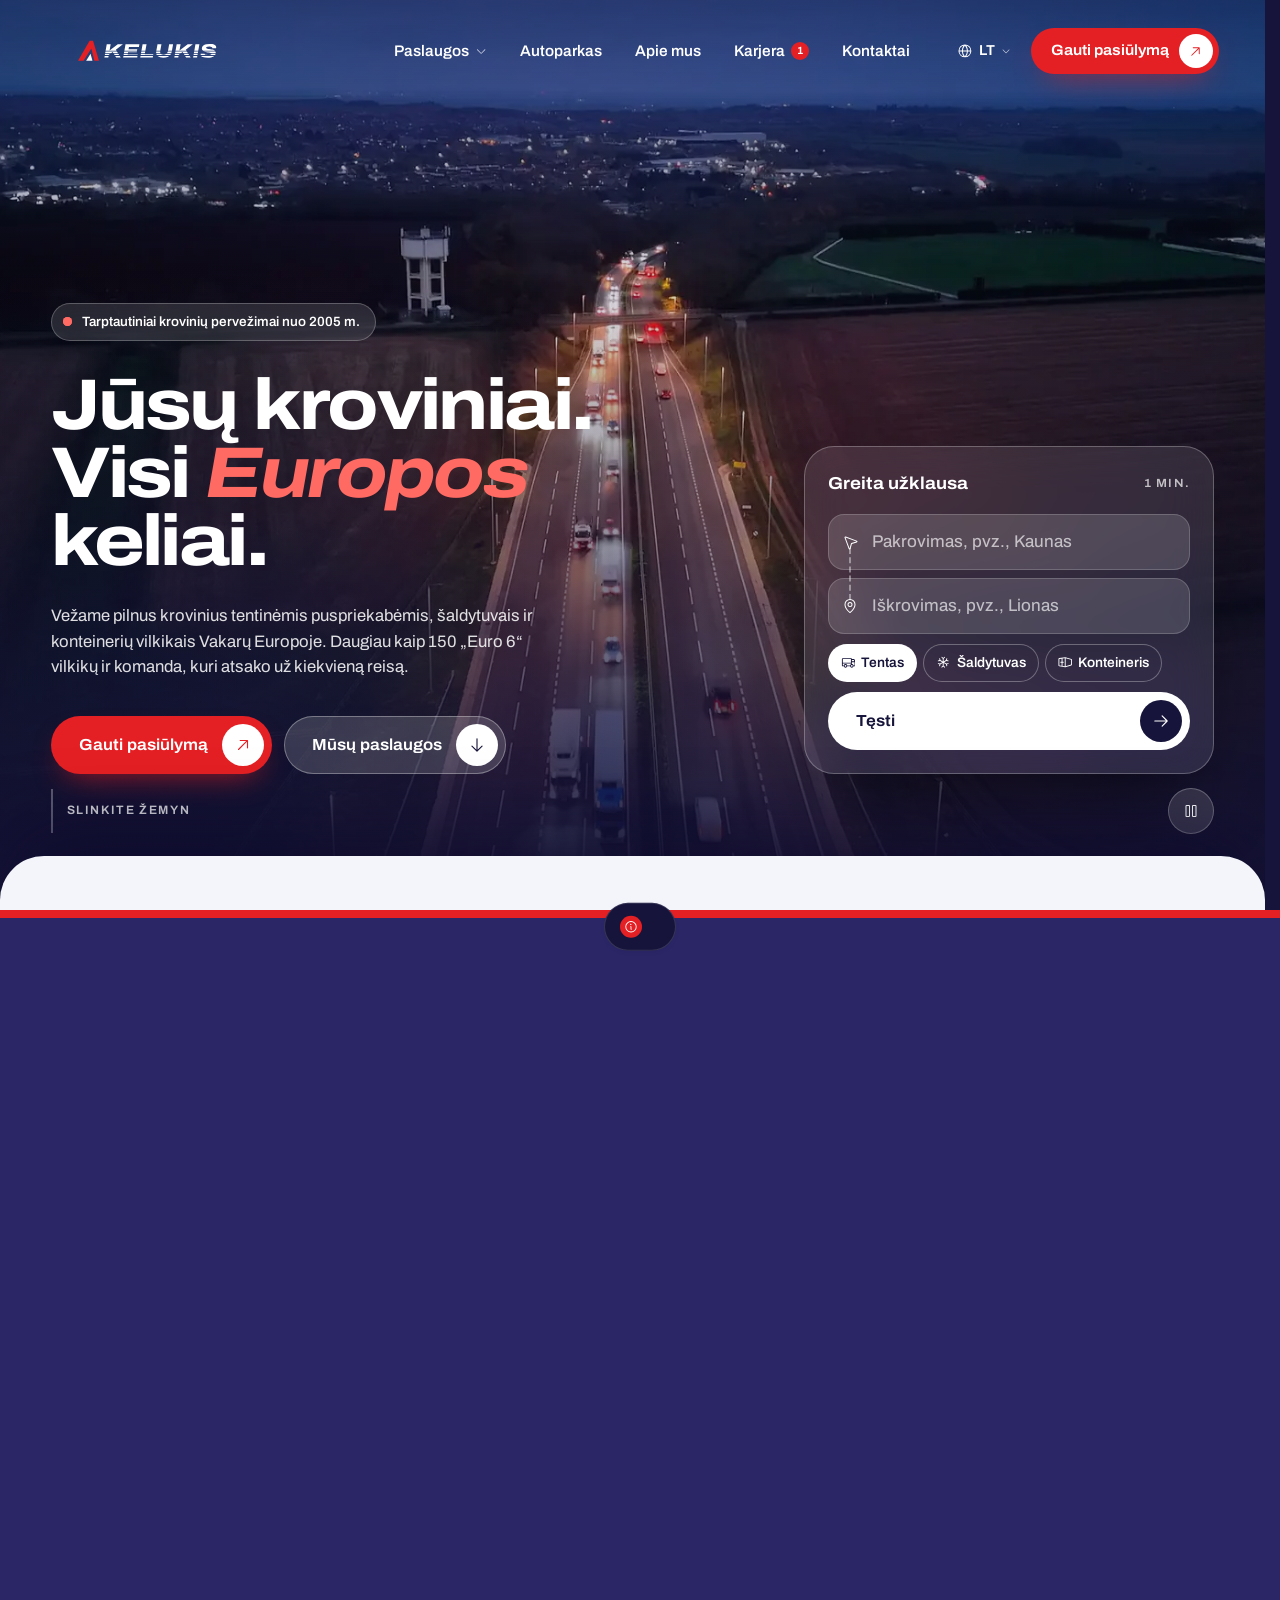
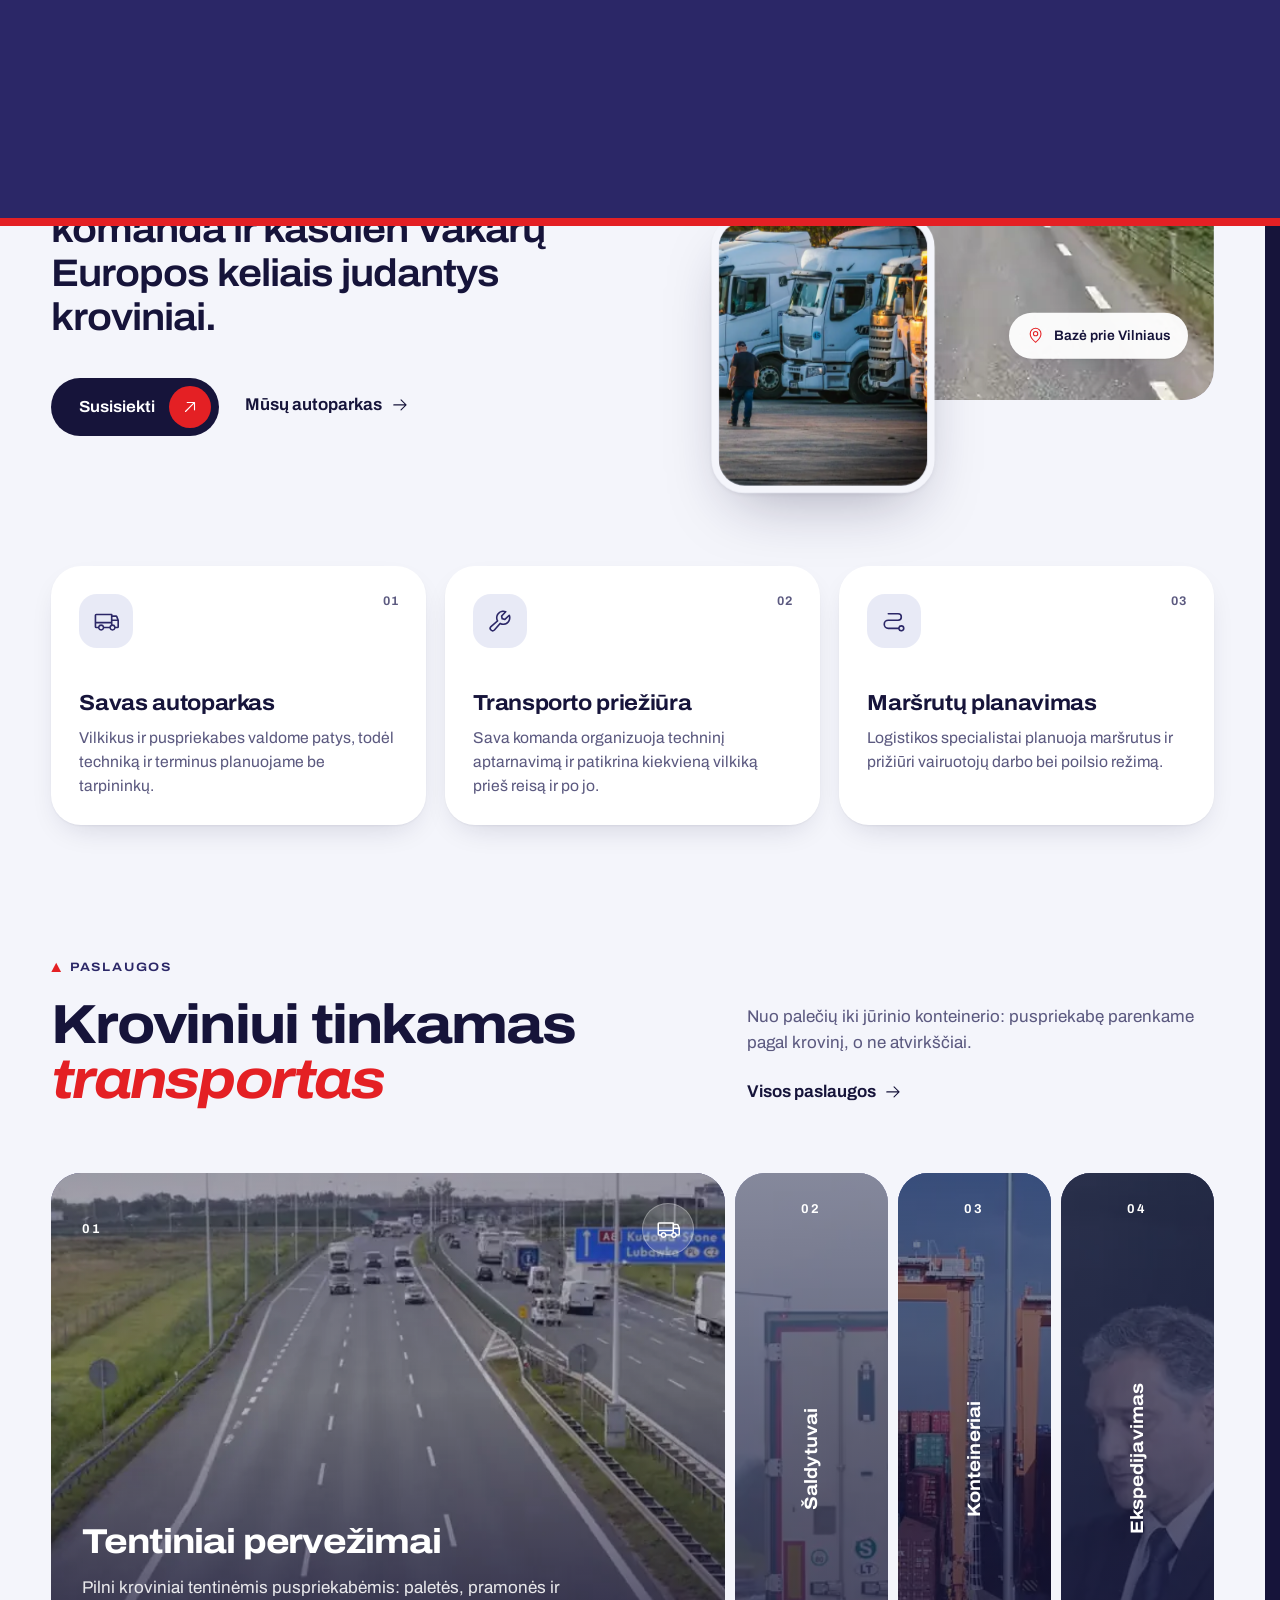
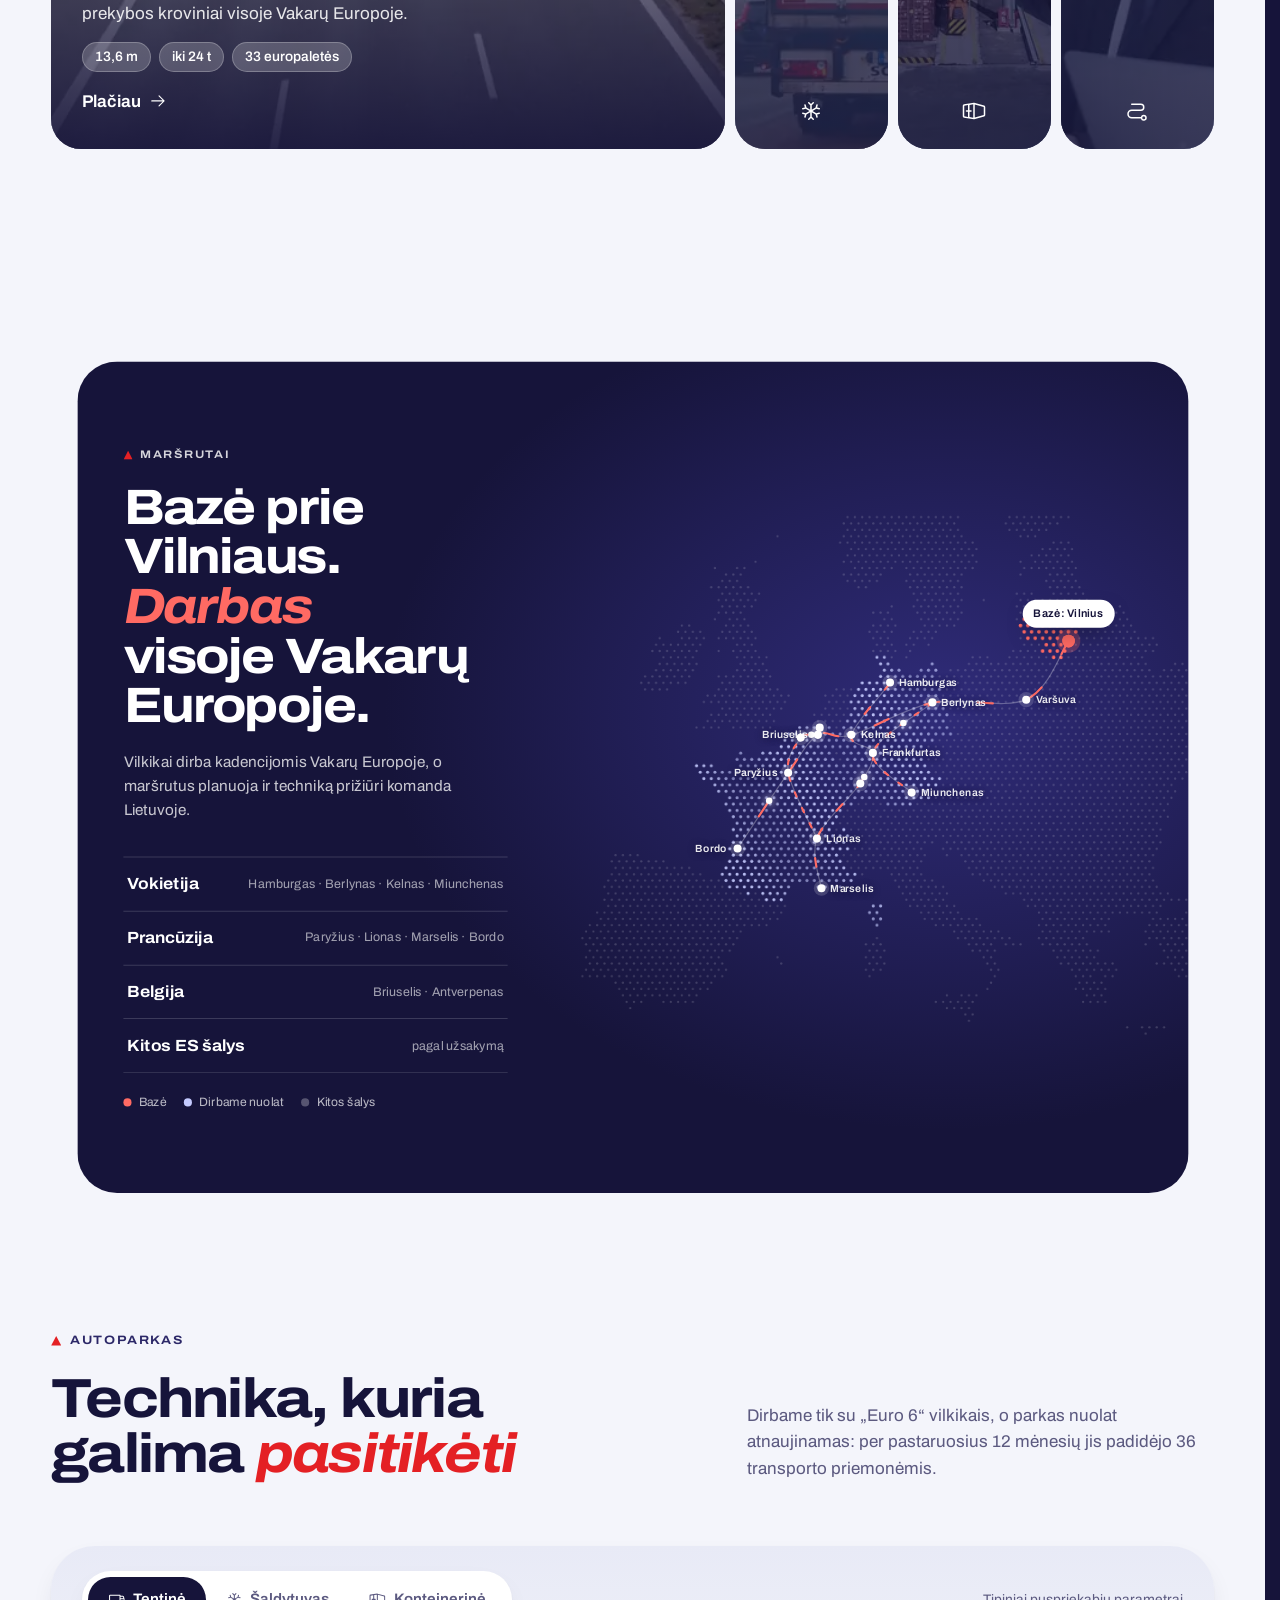
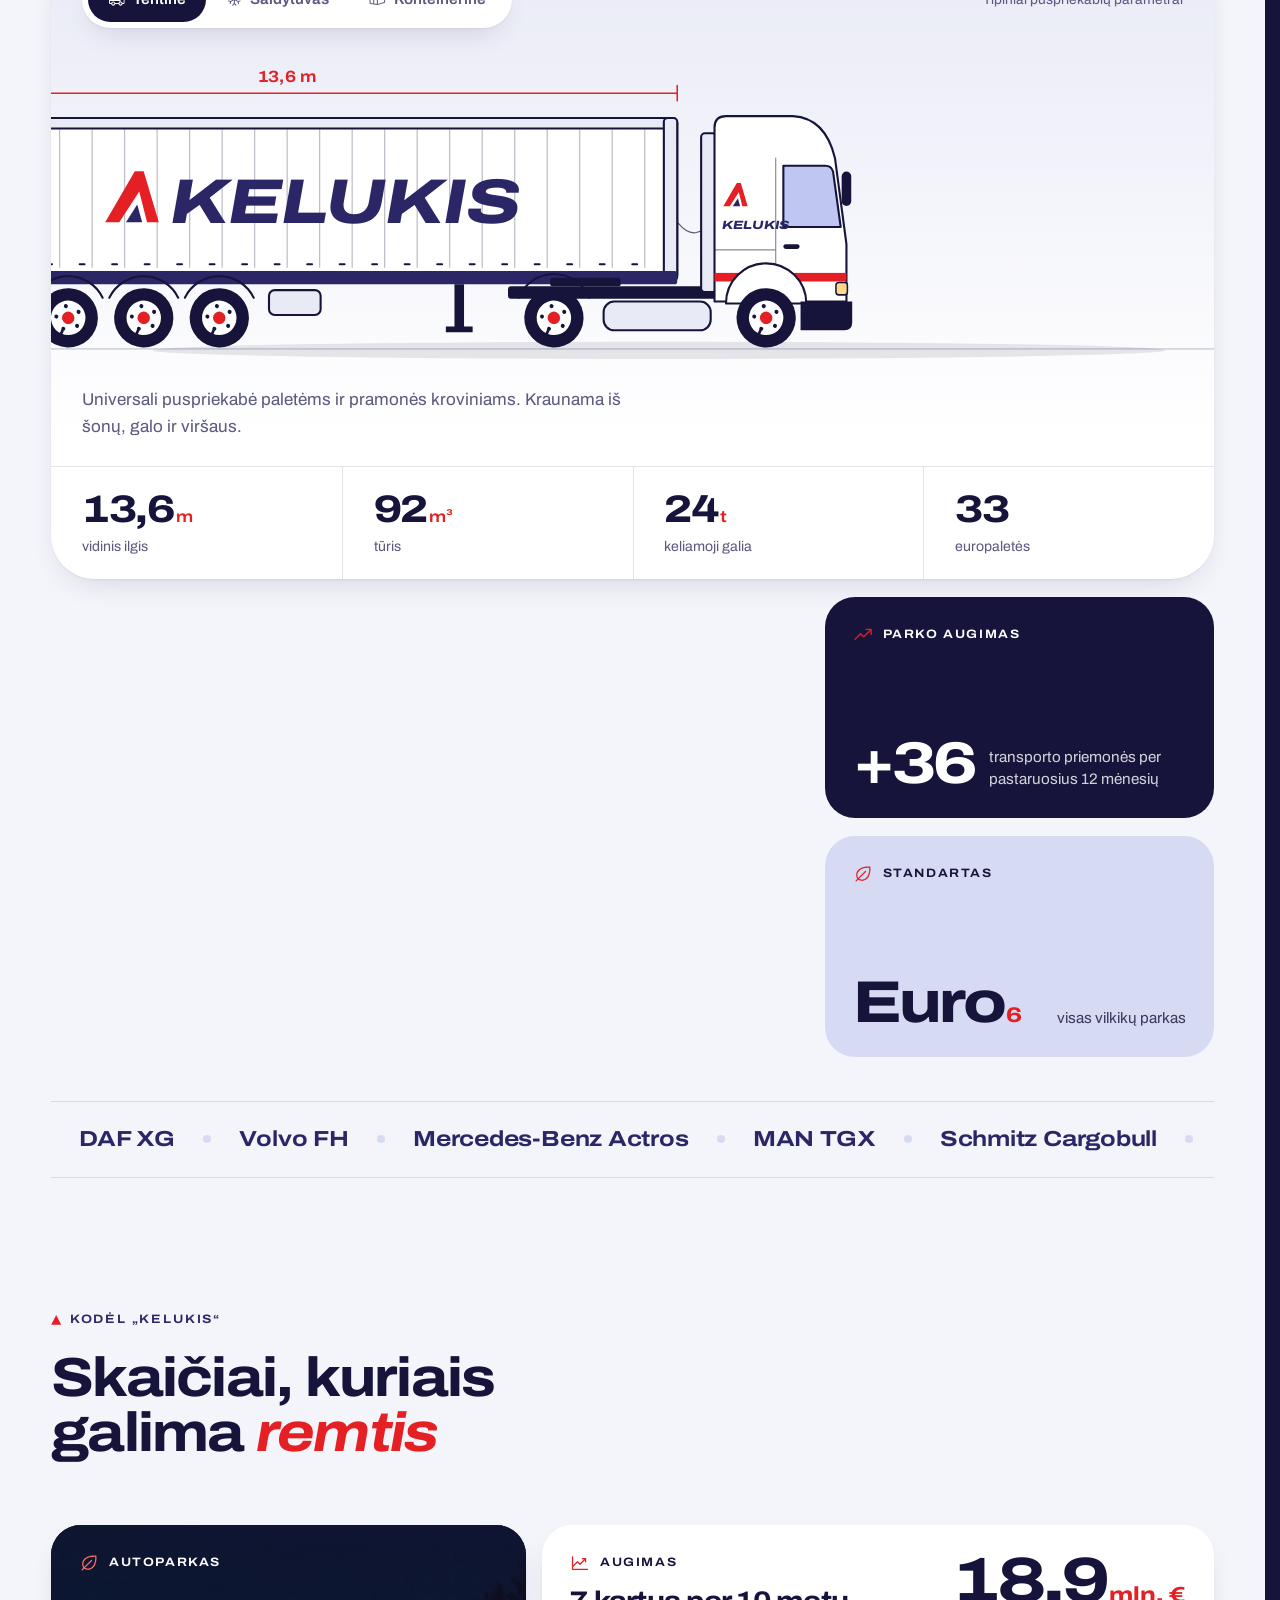
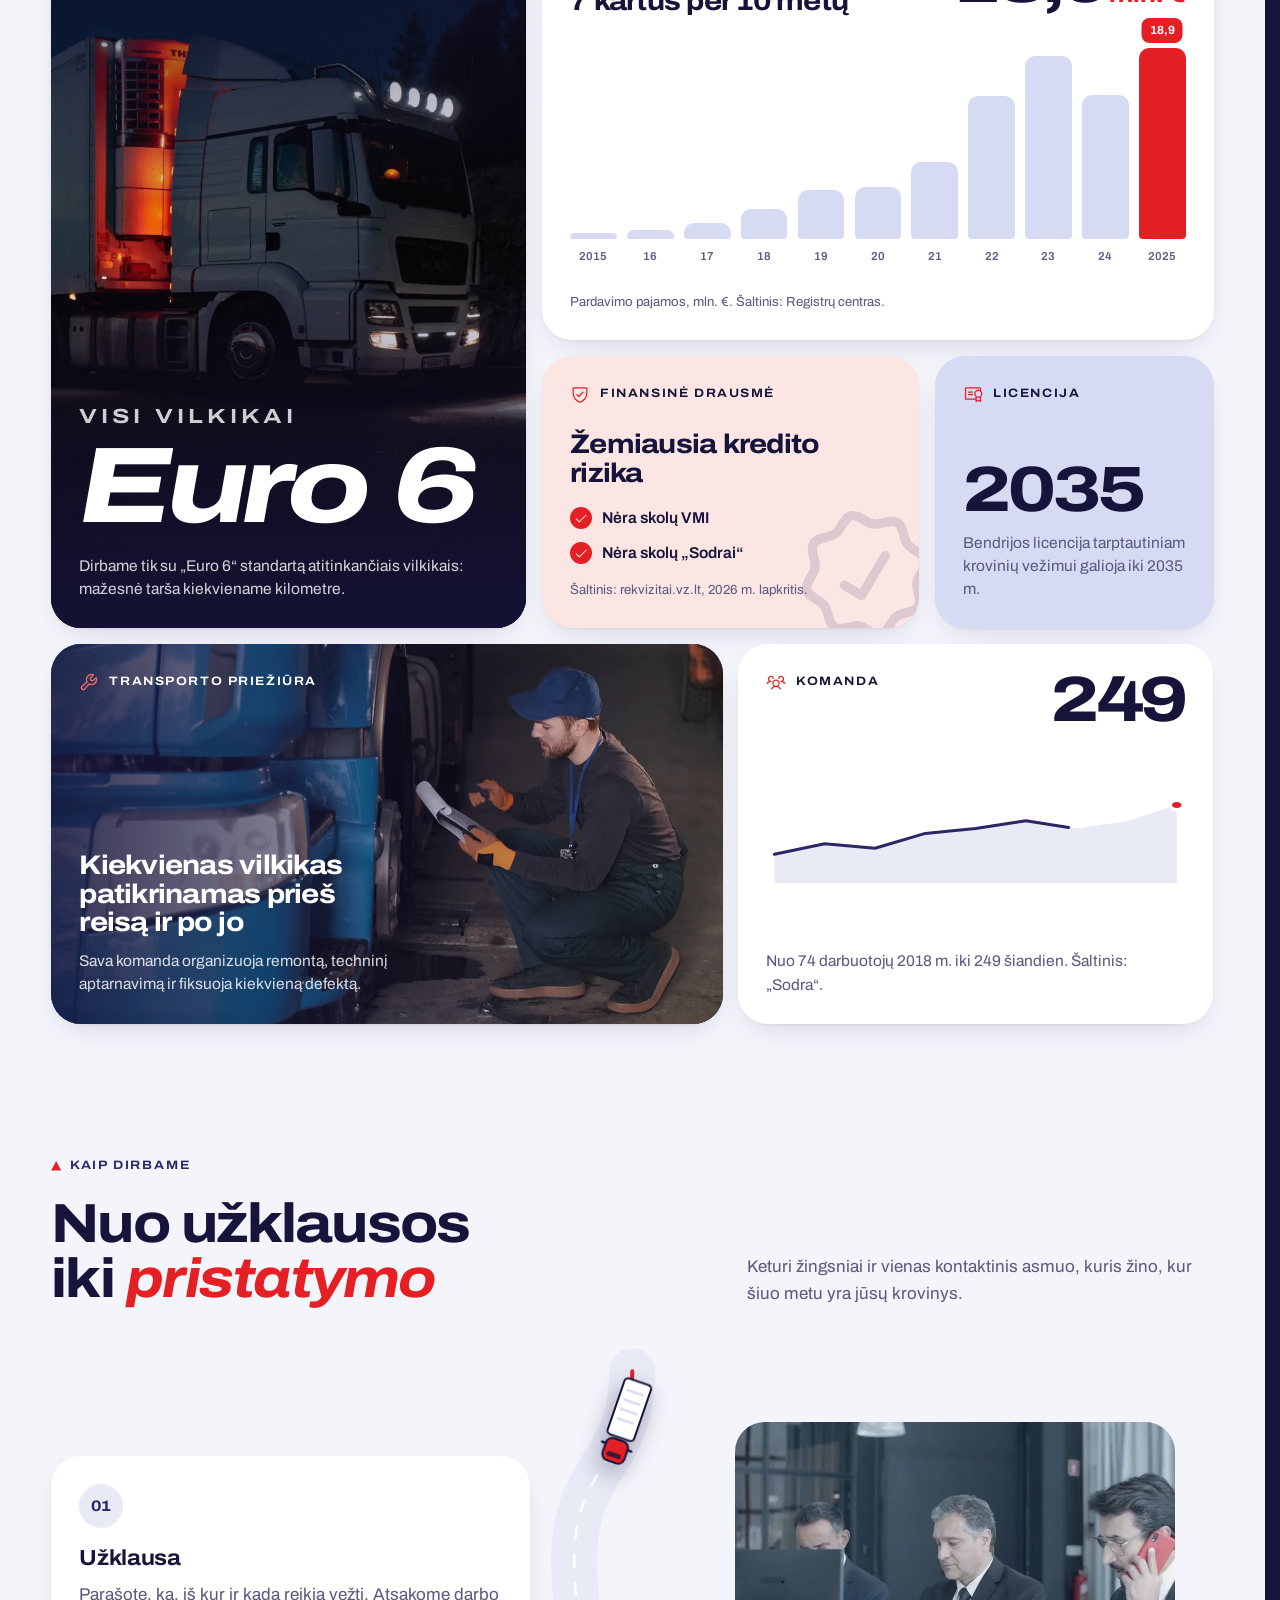
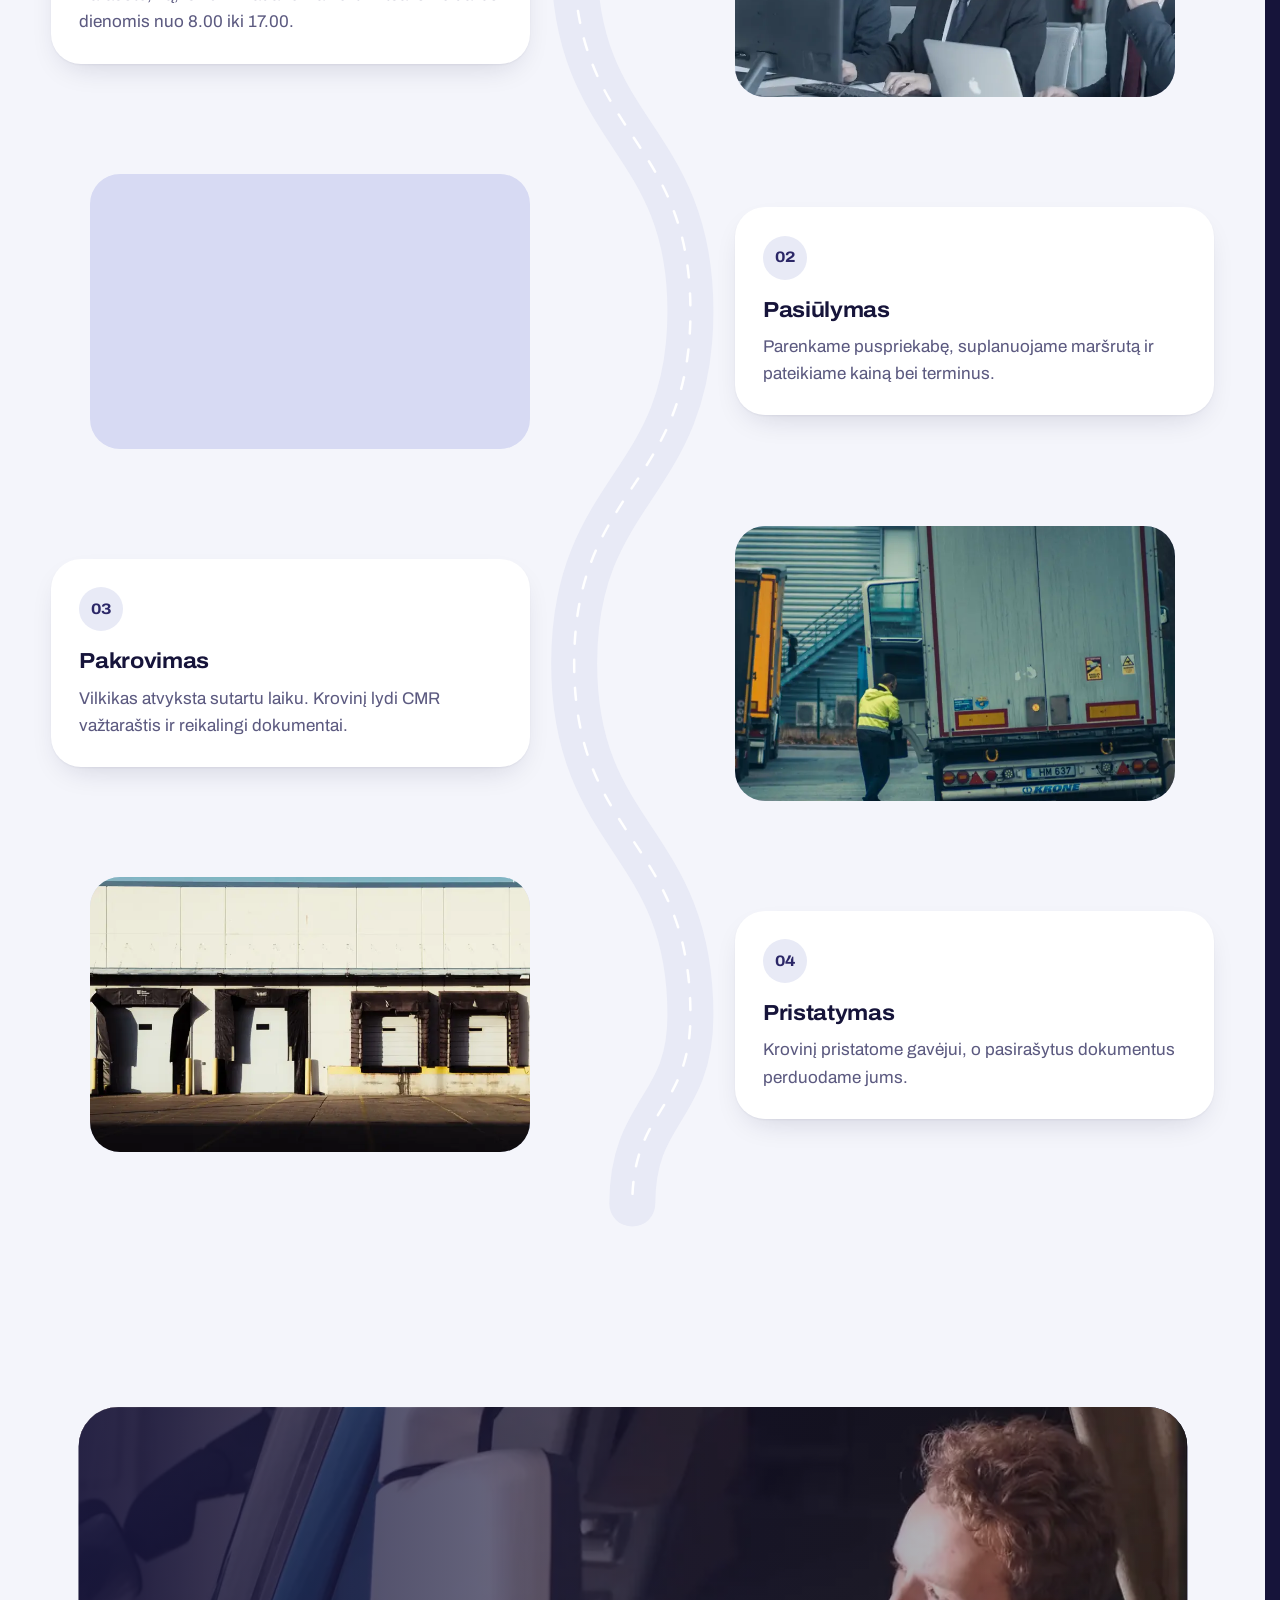
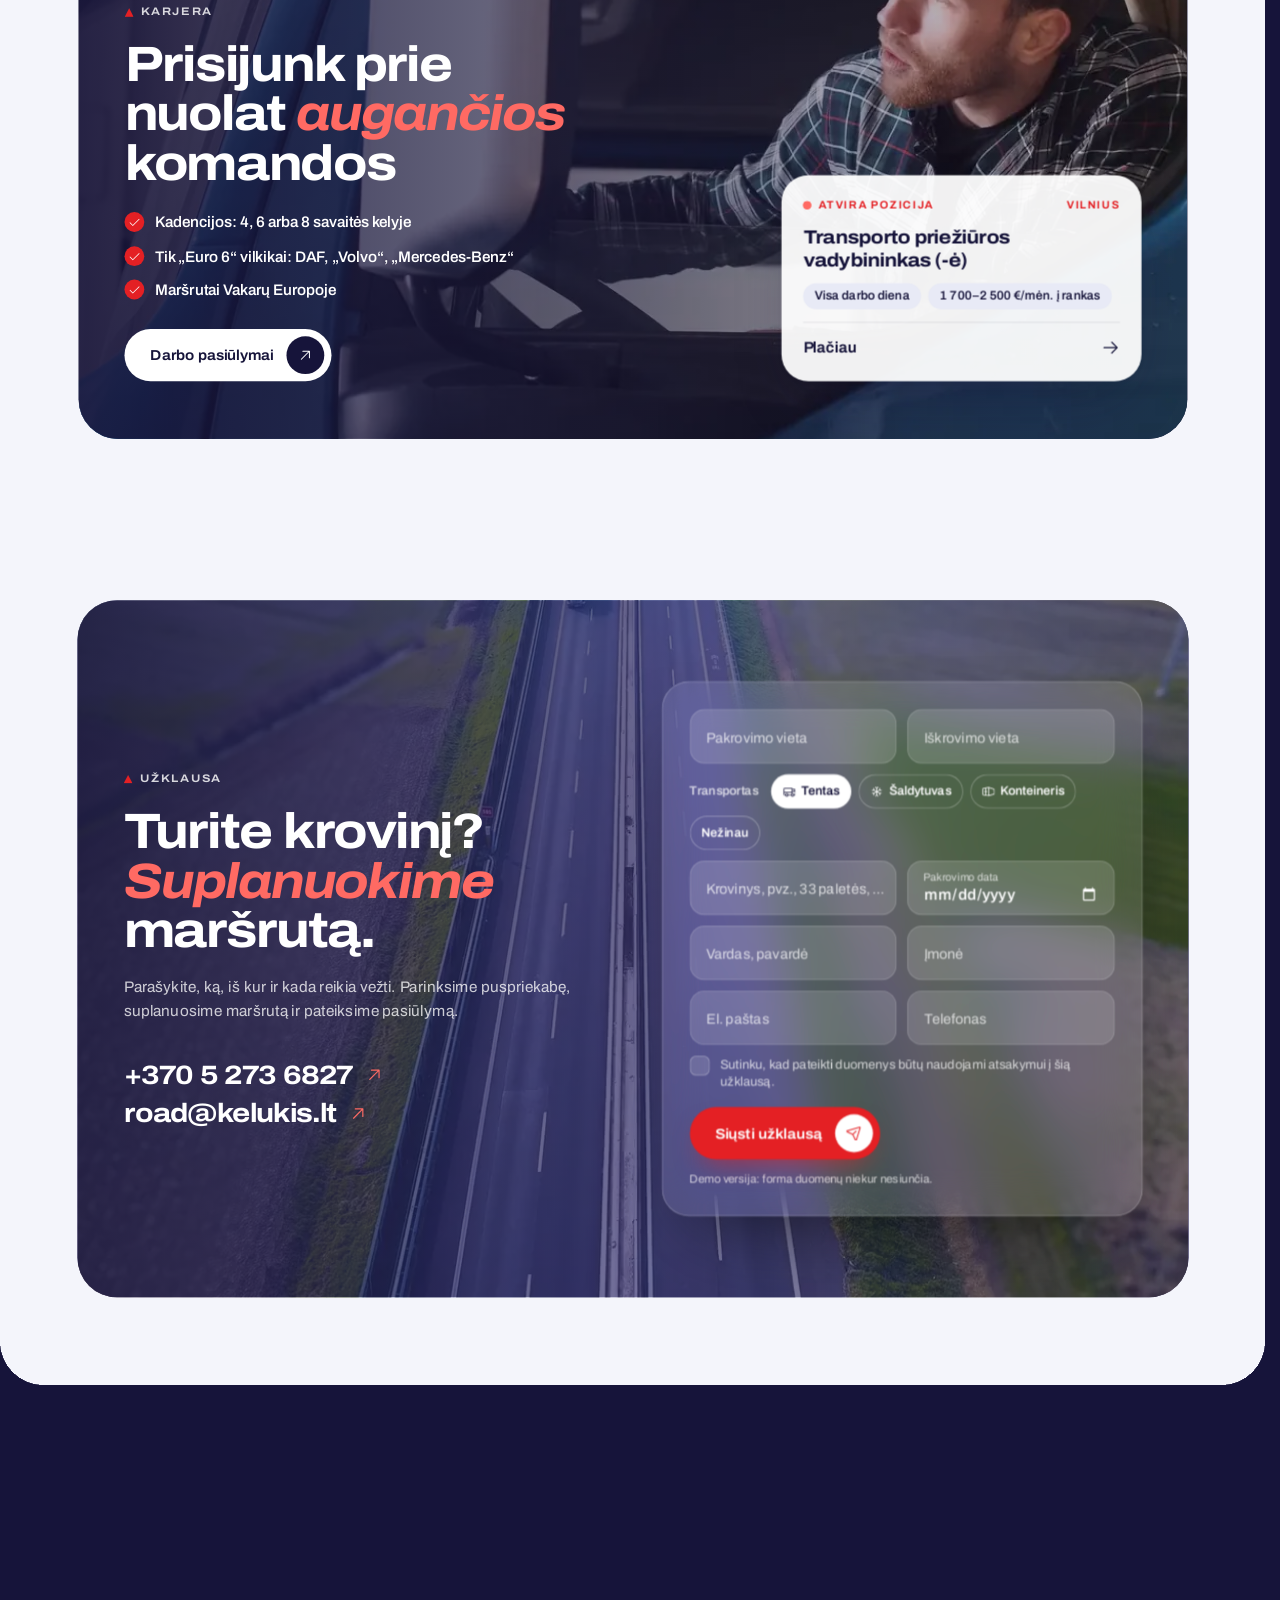
==== commit 9204ec19: "Hero: tekstas slenkant nebeanimuojamas, kad nemirgėtų raidės Pašalintas hero teksto poslinkis ir išb" ====
--- a/index.html
+++ b/index.html
@@ -841,6 +841,6 @@
 <script src="assets/js/vendor/lenis.min.js?v=81fb34b5"></script>
 <script src="assets/js/main.js?v=bd93ec74"></script>
 <script src="assets/js/mapdata.js?v=9dfc4771"></script>
-<script src="assets/js/home.js?v=85ef4fa2"></script>
+<script src="assets/js/home.js?v=b35611ed"></script>
 </body>
 </html>
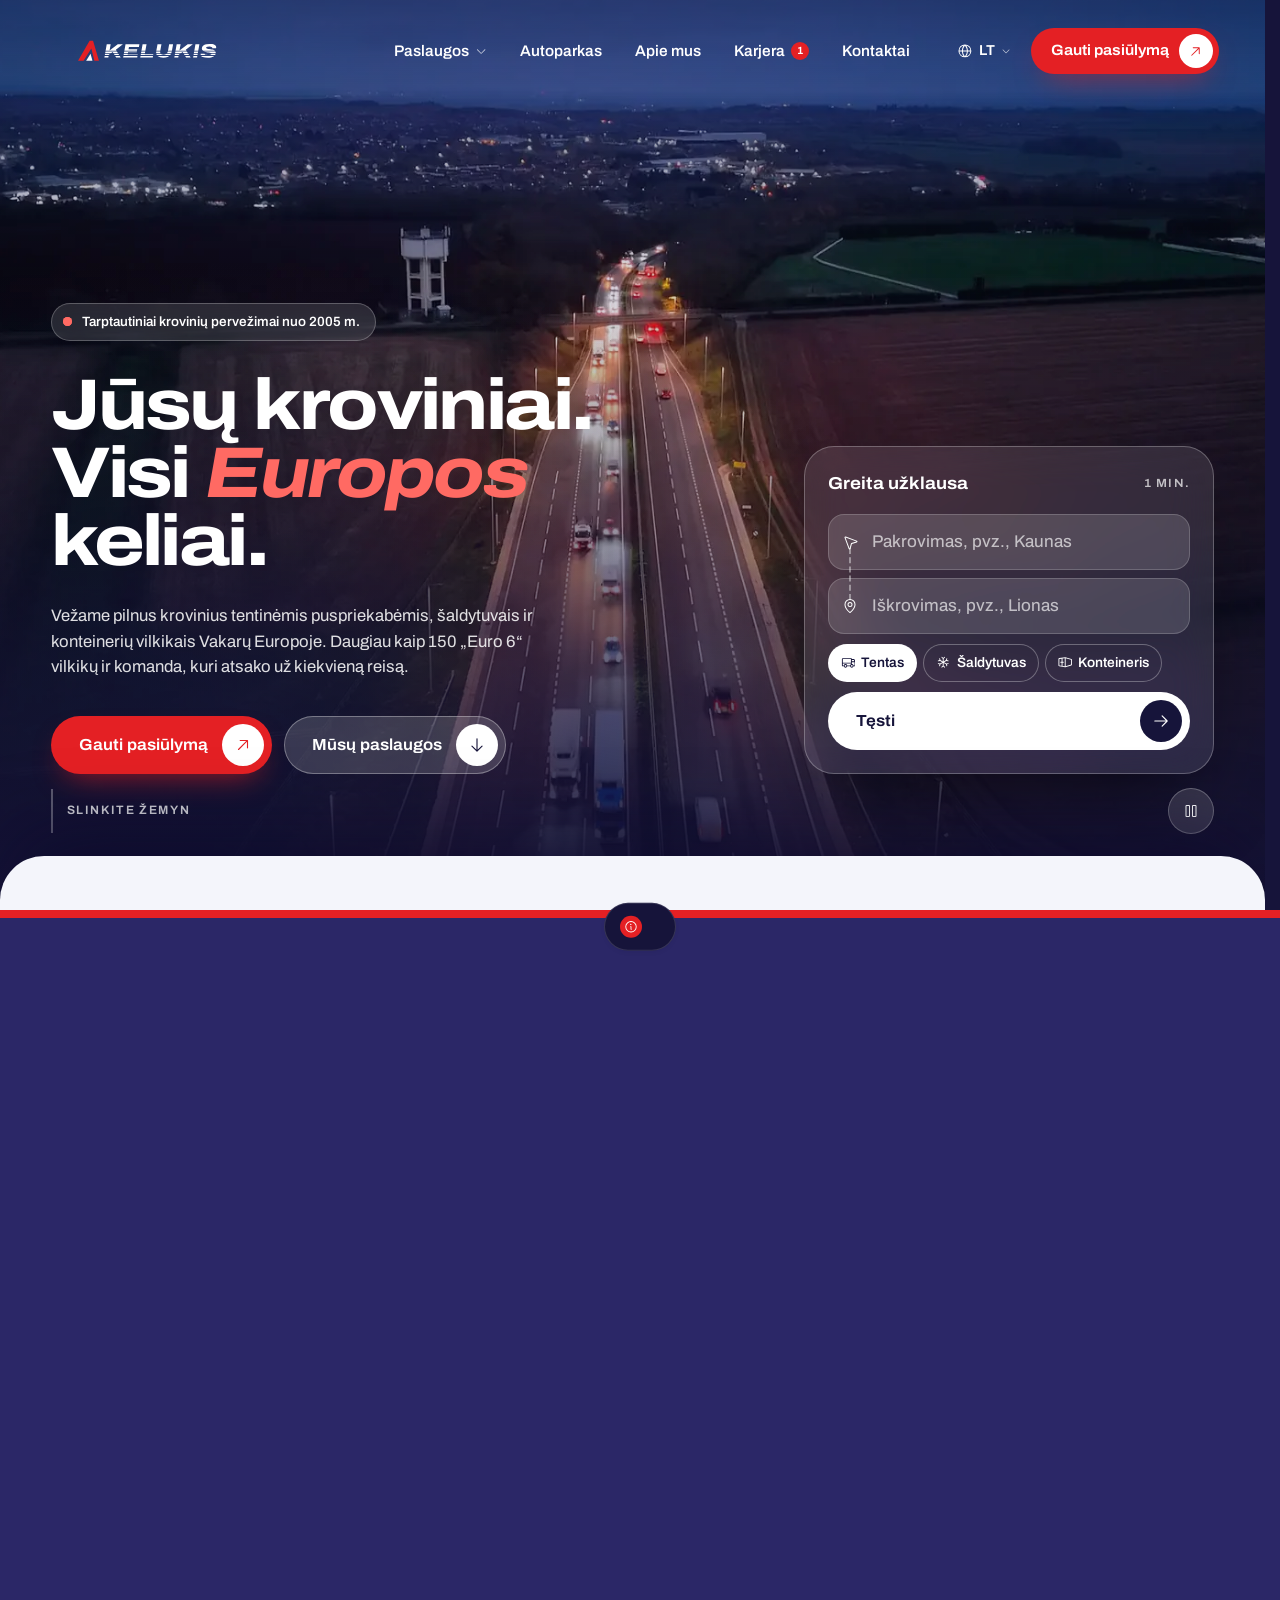
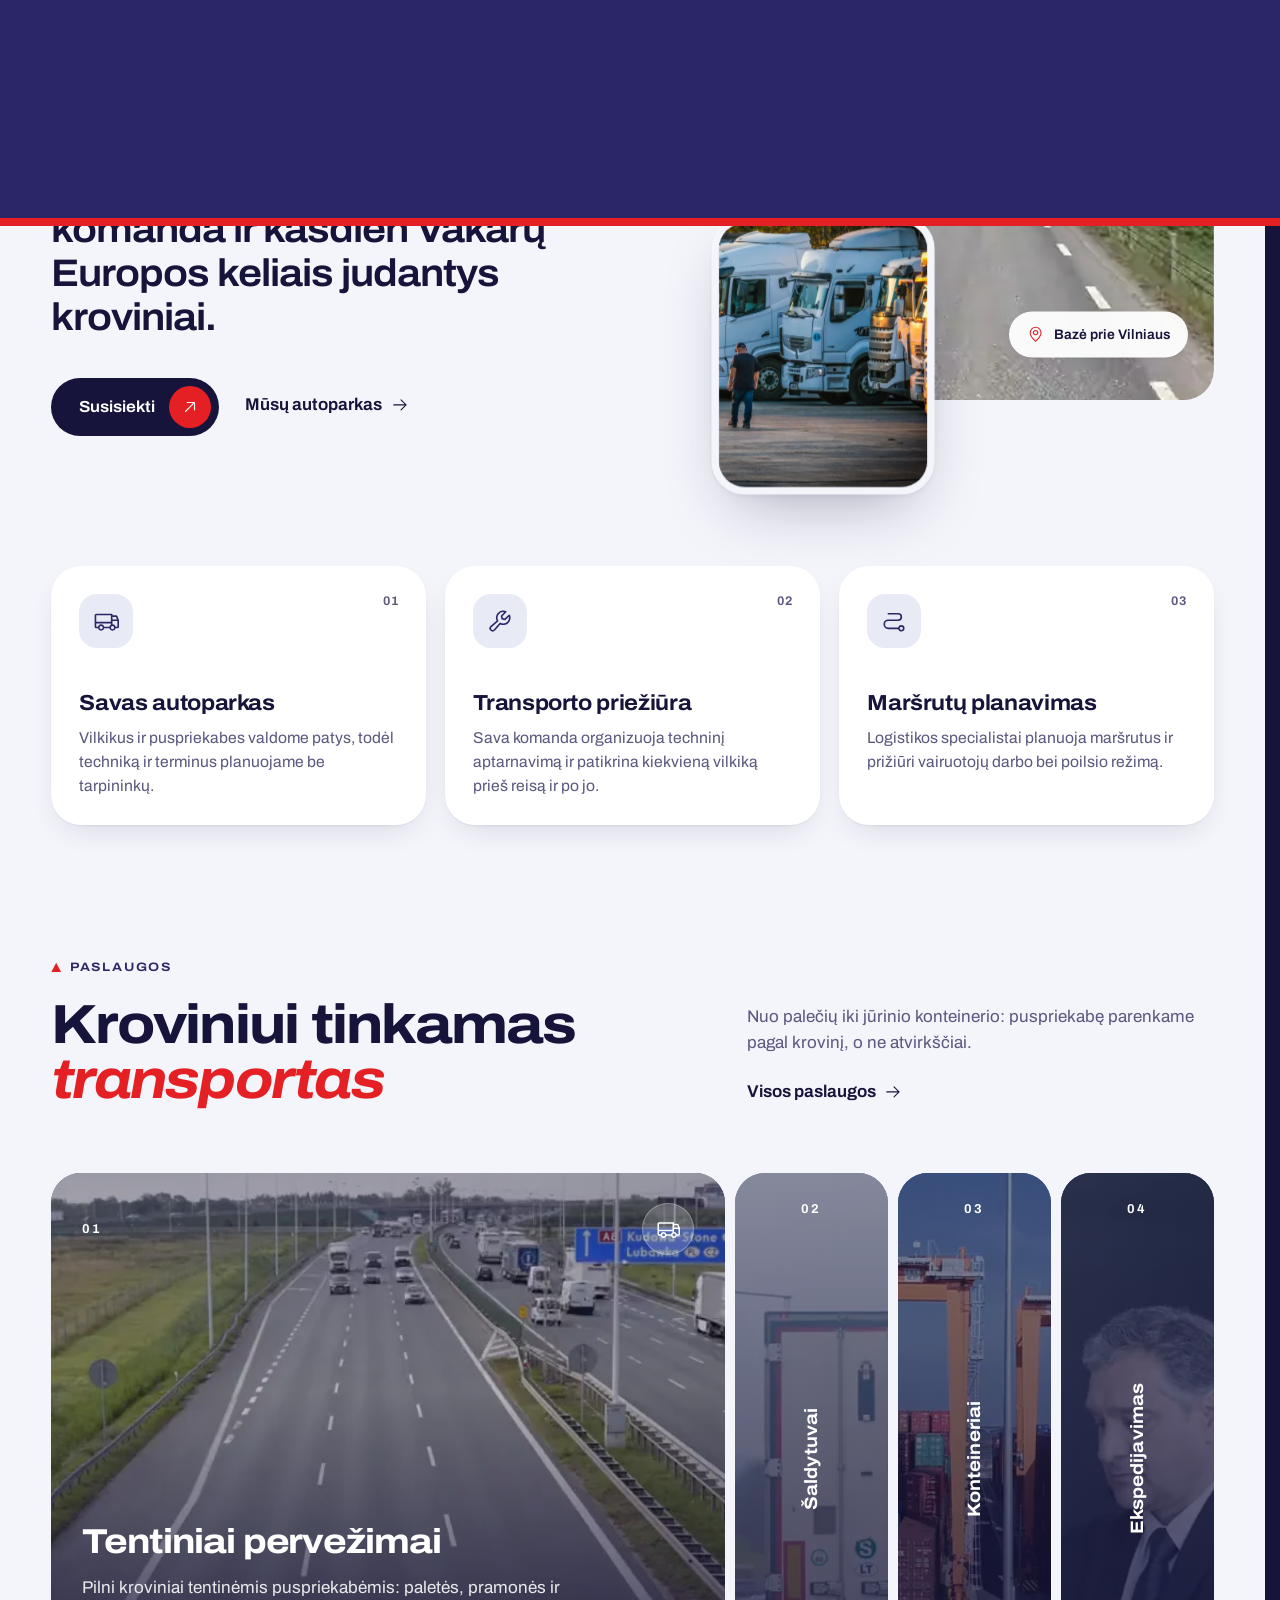
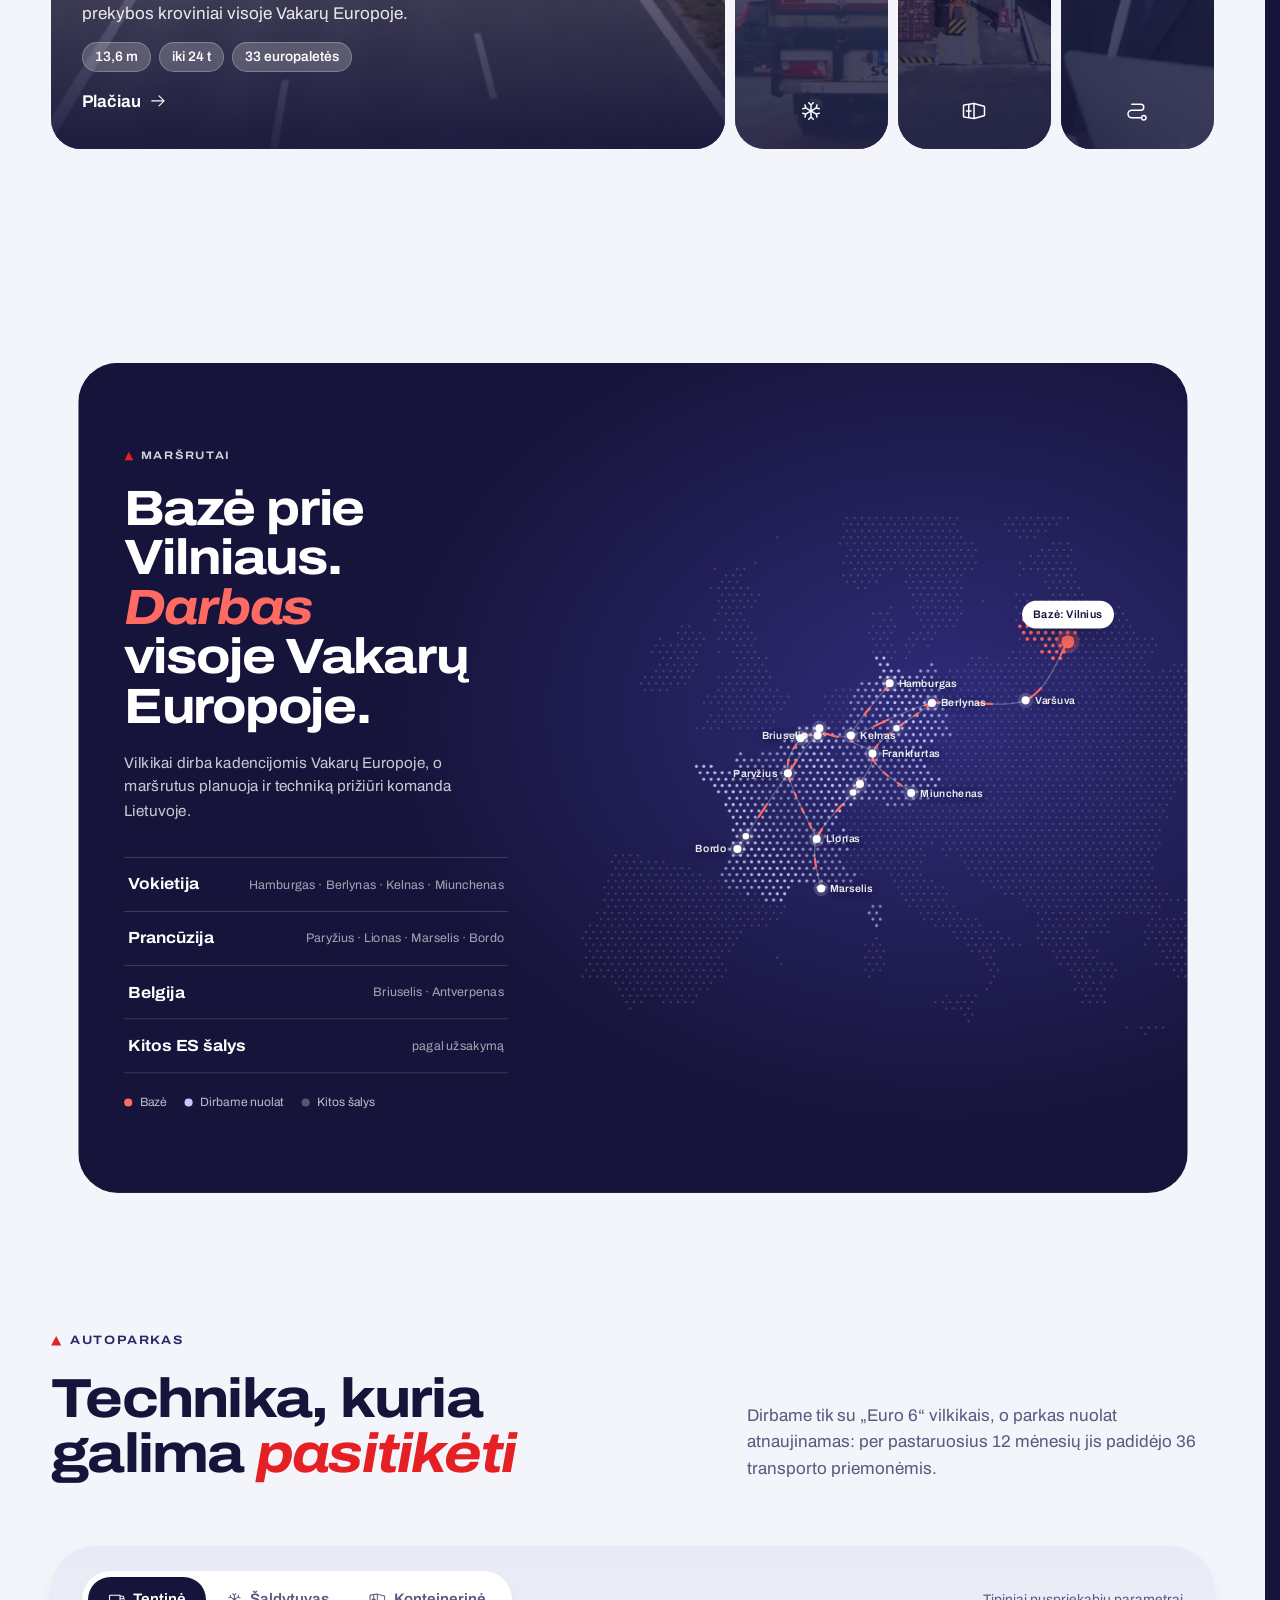
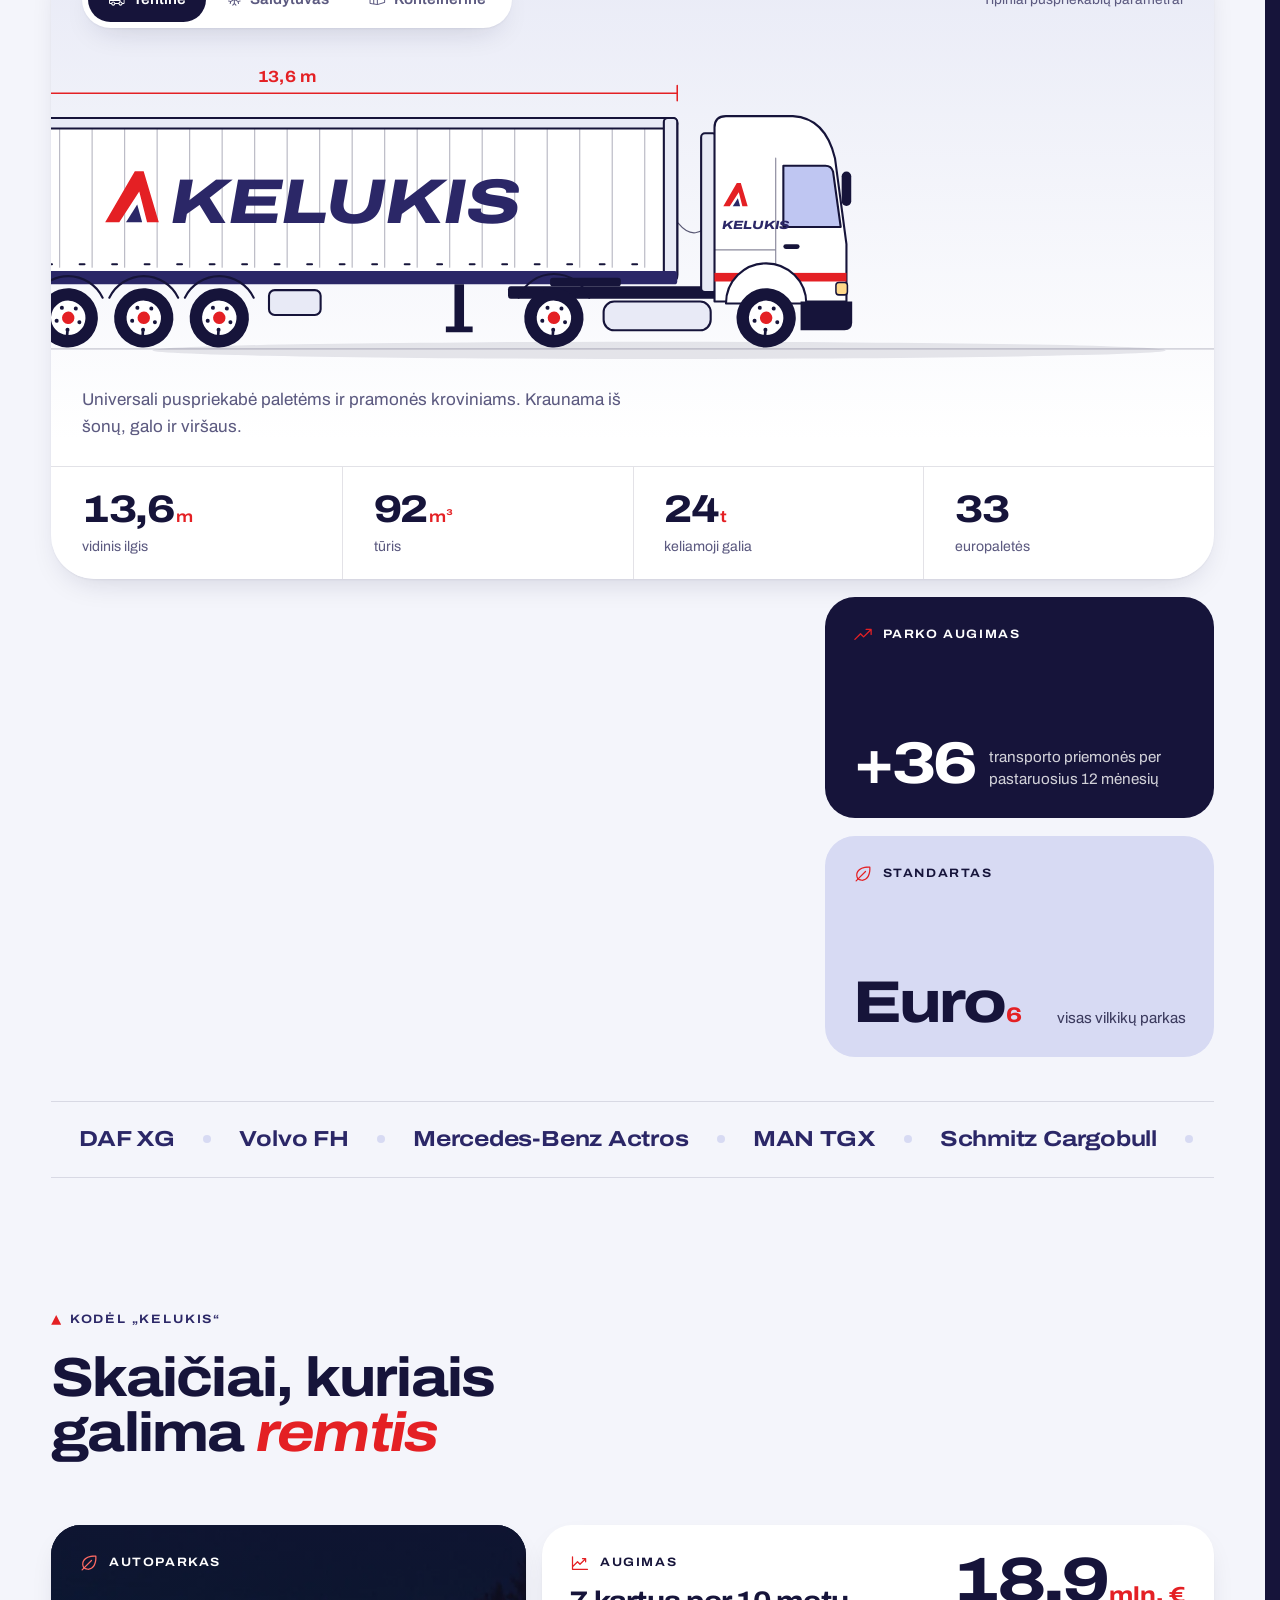
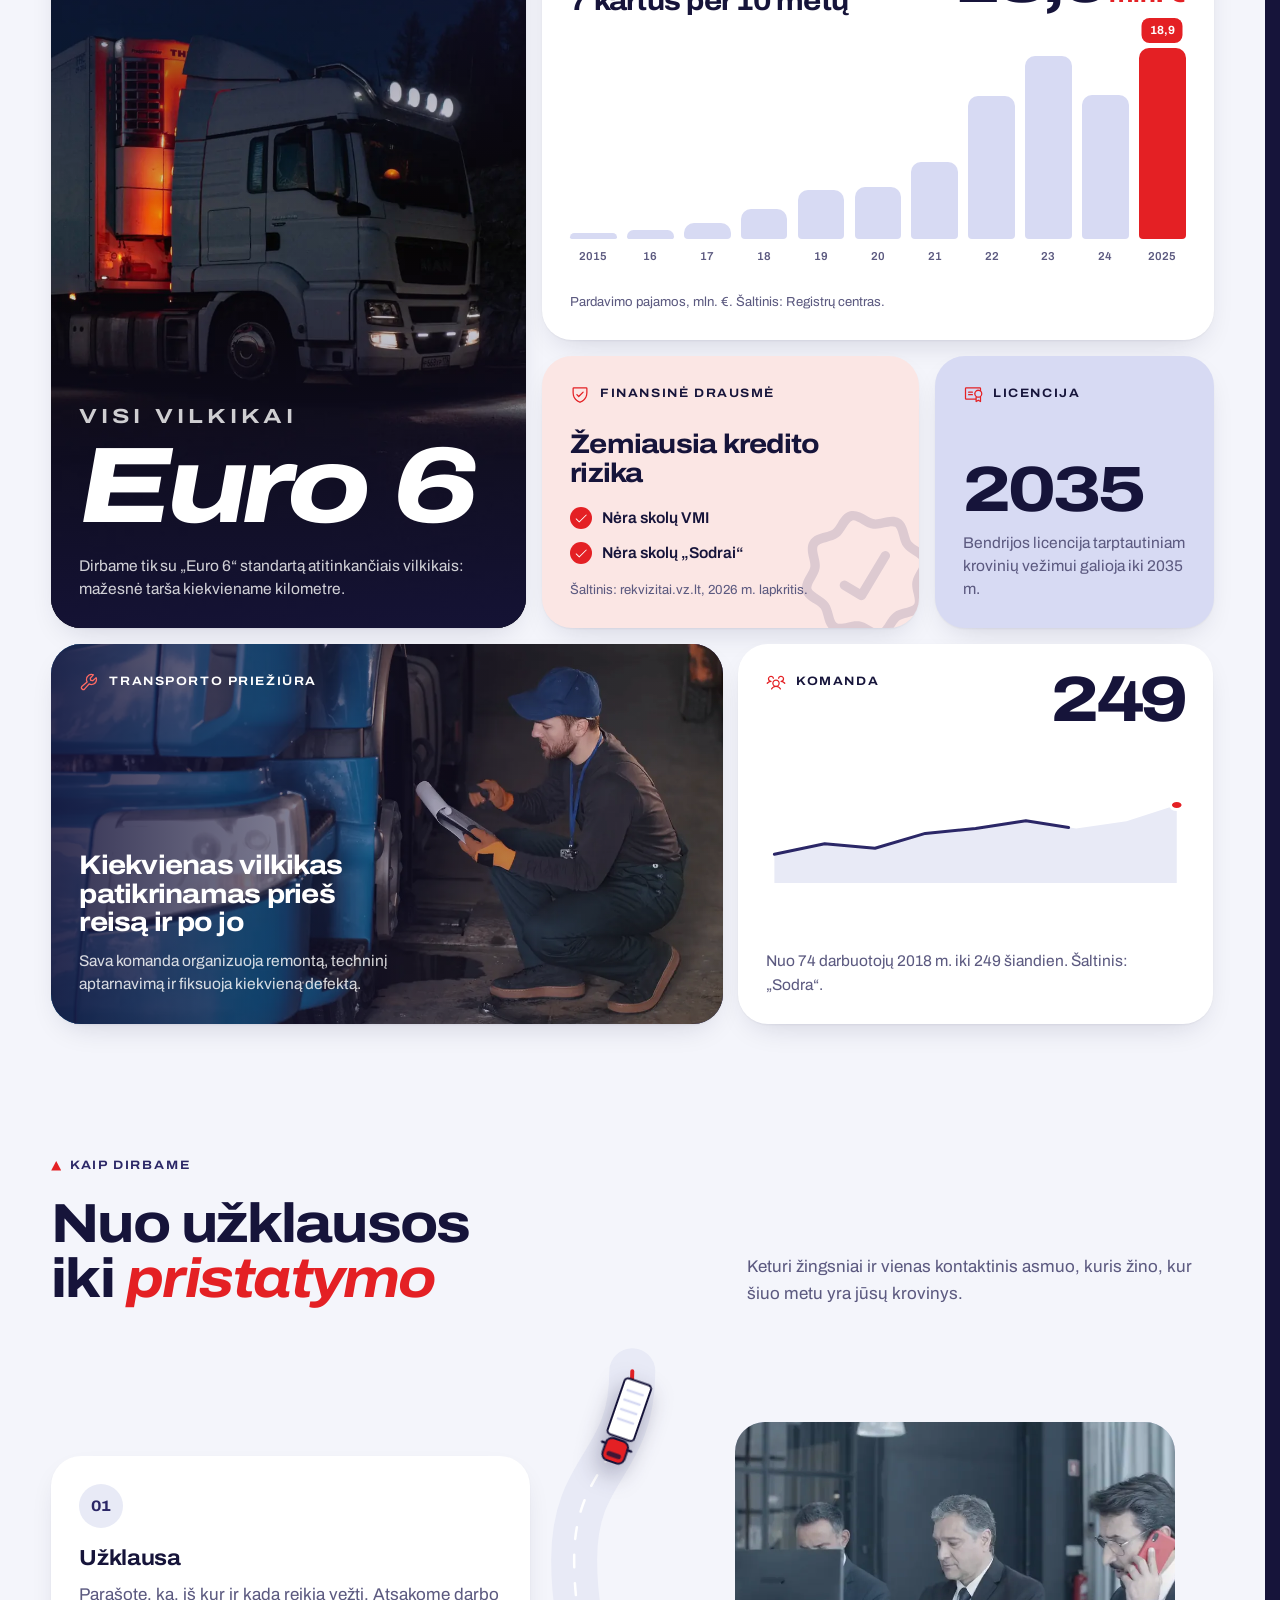
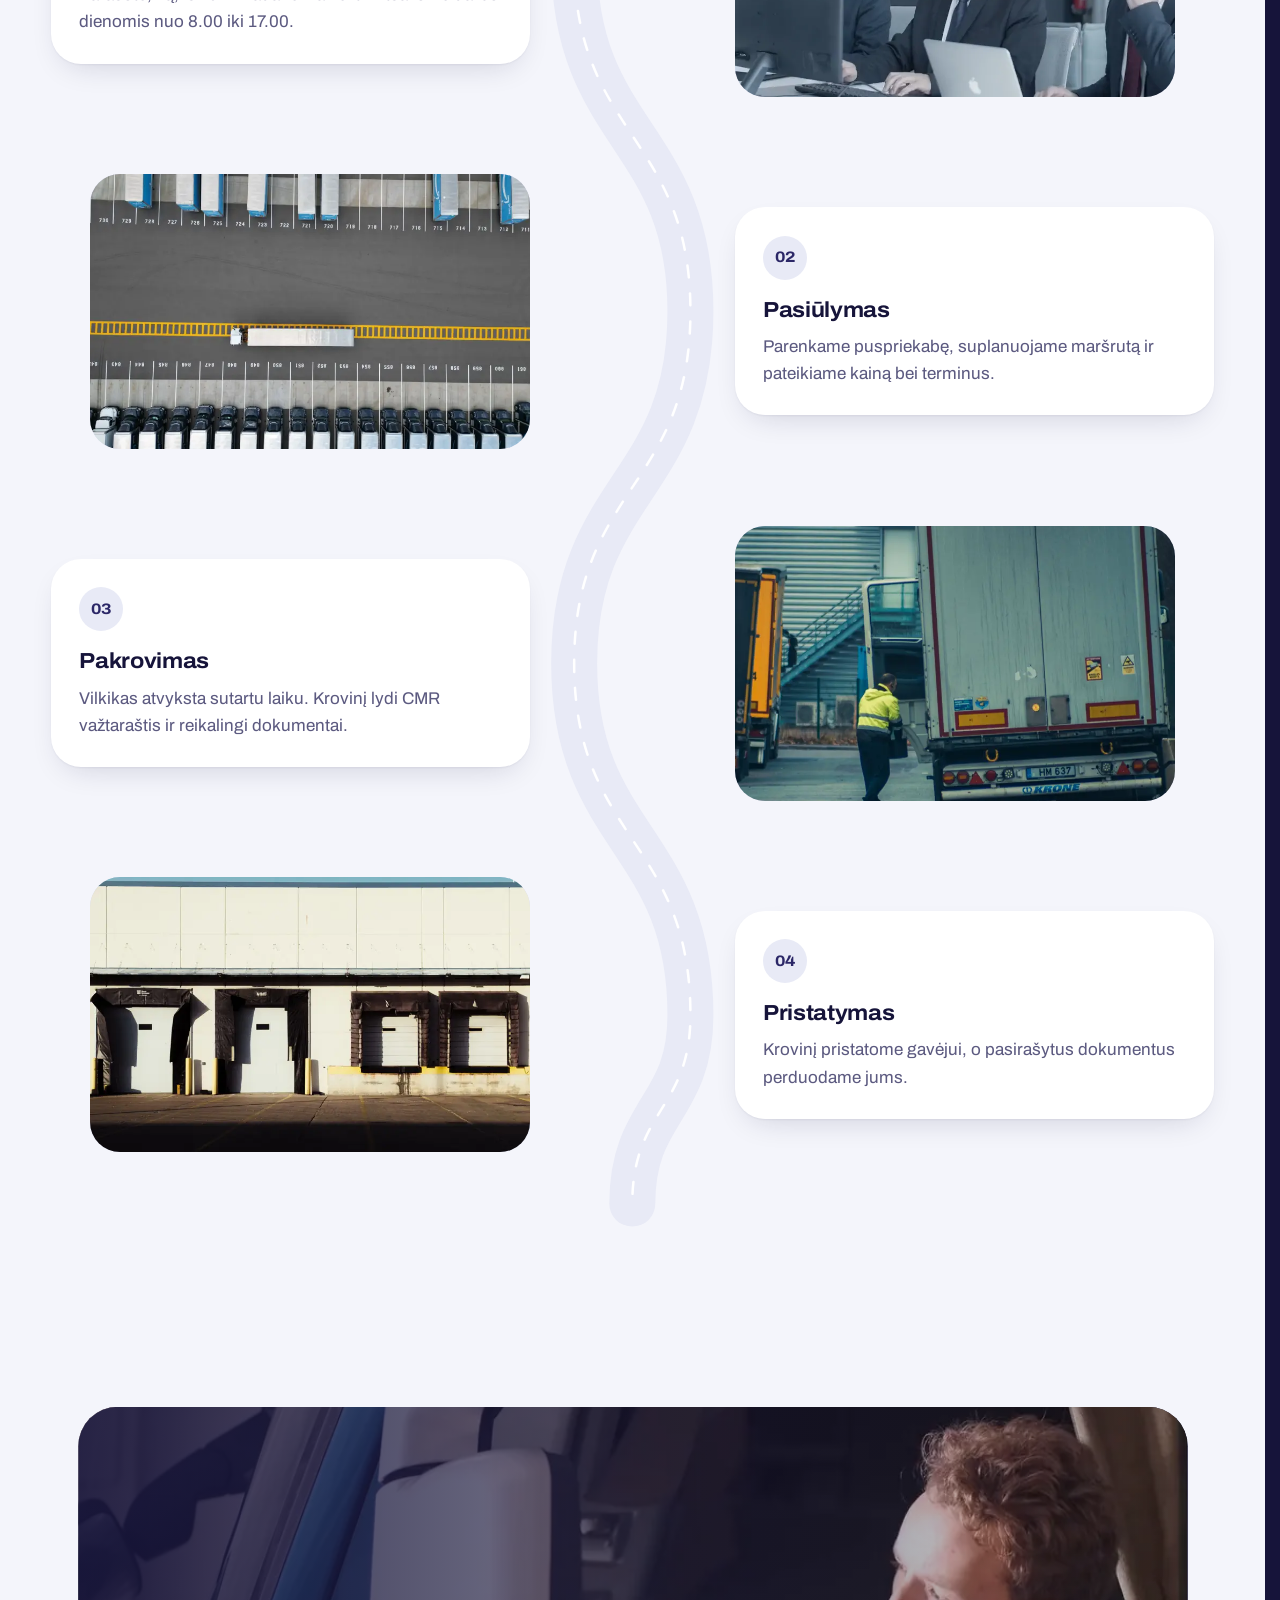
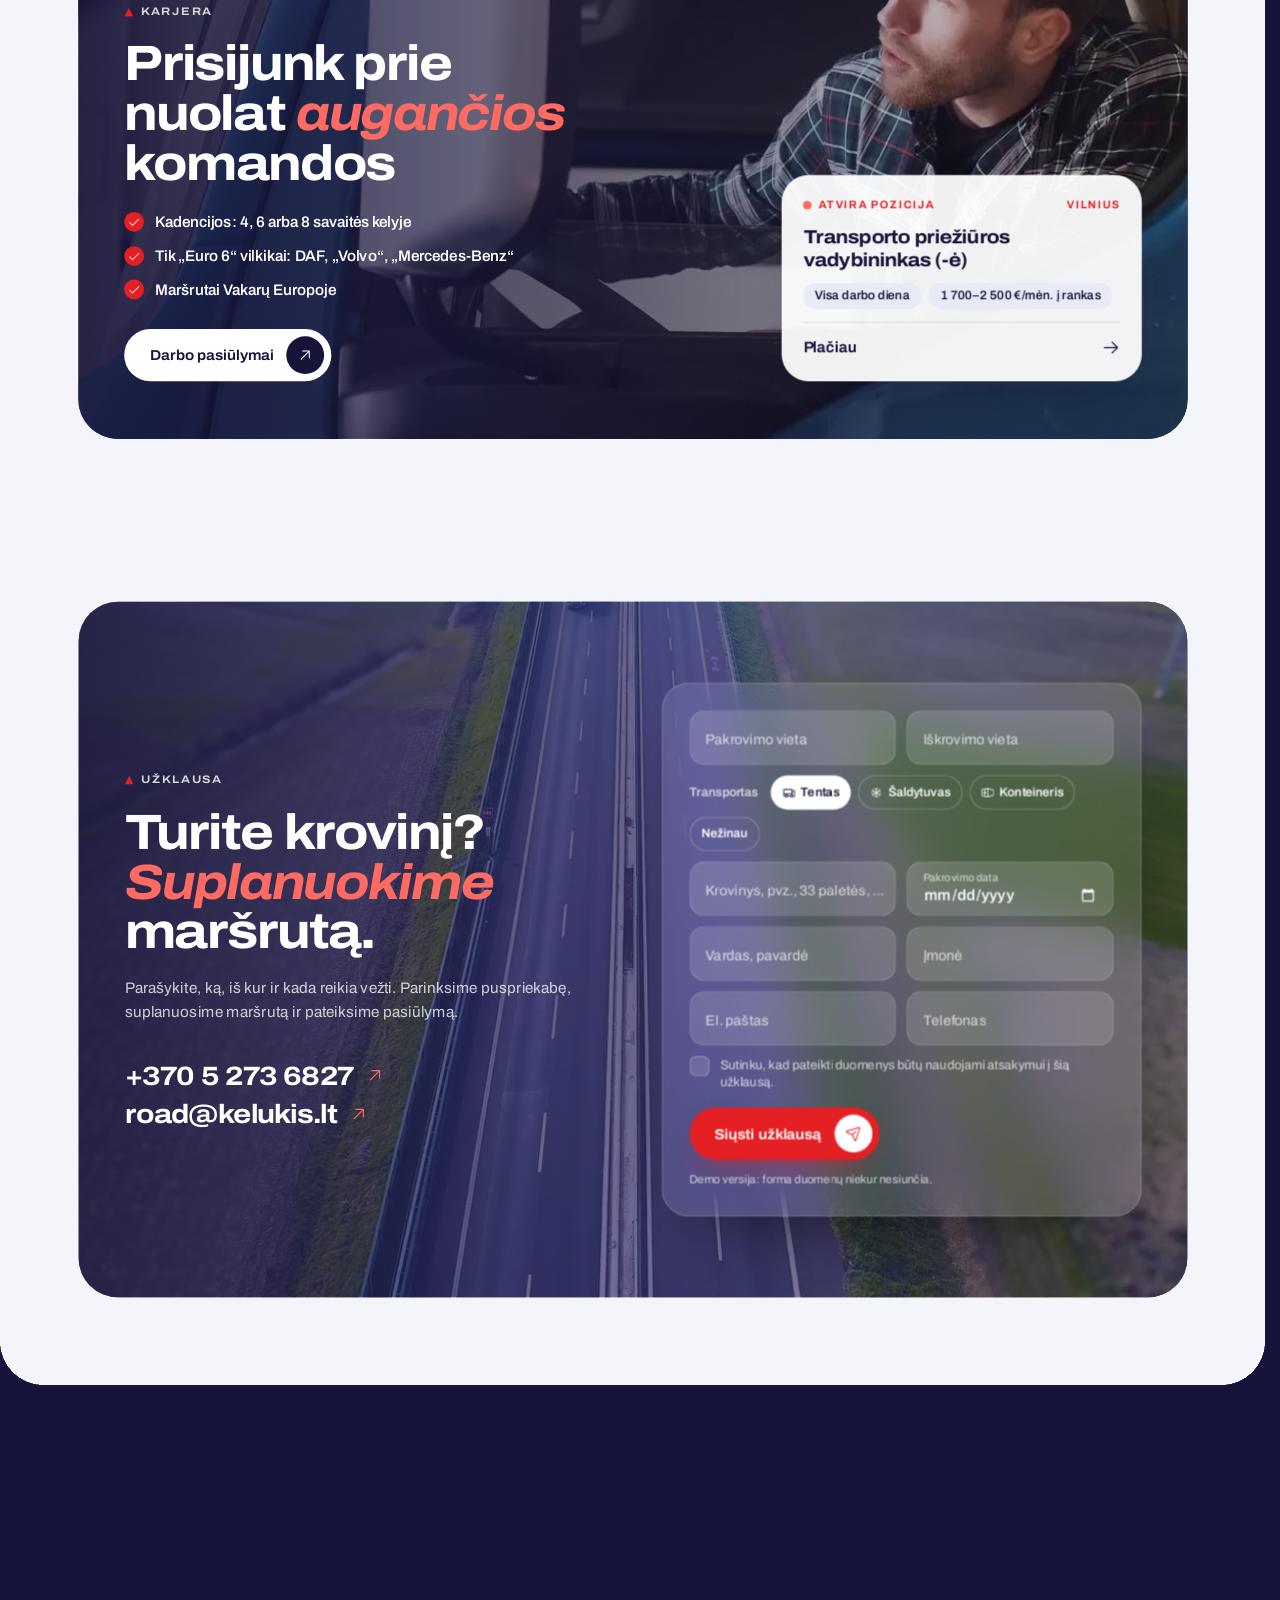
==== commit d5f4f8c1: "Juosta lėtesnė ir nepriklauso nuo slinkimo, poraštė be važiuojančių vilkikų Kinetinė juosta bėga pas" ====
--- a/index.html
+++ b/index.html
@@ -10,7 +10,7 @@
 <meta name="theme-color" content="#16143A">
 <link rel="icon" href="assets/img/brand/mark.svg" type="image/svg+xml">
 <link rel="preload" href="assets/fonts/Archivo.woff2" as="font" type="font/woff2" crossorigin>
-<link rel="stylesheet" href="assets/css/style.css?v=d199d98c">
+<link rel="stylesheet" href="assets/css/style.css?v=23ed8269">
 <script>(function(h){h.className='js';var s=location.search;if(/[?&]static=1/.test(s))h.classList.add('is-static');if(window.matchMedia&&matchMedia('(prefers-reduced-motion: reduce)').matches)h.classList.add('is-reduced');try{if(sessionStorage.getItem('kl-intro'))h.classList.add('no-intro');if(sessionStorage.getItem('kl-nav')){h.classList.add('from-nav','no-intro');sessionStorage.removeItem('kl-nav')}}catch(e){h.classList.add('no-intro')}setTimeout(function(){if(!window.__kl)h.classList.add('is-static')},4500)})(document.documentElement);</script>
 </head>
 <body data-page="home" class="">
@@ -747,9 +747,6 @@
         </div>
       </div>
     </div>
-    <div class="ftr__road" aria-hidden="true"><svg viewBox="0 0 208 62" fill="currentColor" aria-hidden="true"><path d="M2 6a4 4 0 0 1 4-4h136a4 4 0 0 1 4 4v38H2z"/><path d="M152 14h26c4 0 7 2 9 6l8 16c2 1 3 3 3 5v7a4 4 0 0 1-4 4h-42z" opacity=".86"/><path d="M0 46h200v5H0z" opacity=".5"/><circle cx="28" cy="52" r="9"/><circle cx="50" cy="52" r="9"/><circle cx="72" cy="52" r="9"/><circle cx="140" cy="52" r="9"/><circle cx="182" cy="52" r="9"/></svg>
-<svg viewBox="0 0 208 62" fill="currentColor" aria-hidden="true"><path d="M2 6a4 4 0 0 1 4-4h136a4 4 0 0 1 4 4v38H2z"/><path d="M152 14h26c4 0 7 2 9 6l8 16c2 1 3 3 3 5v7a4 4 0 0 1-4 4h-42z" opacity=".86"/><path d="M0 46h200v5H0z" opacity=".5"/><circle cx="28" cy="52" r="9"/><circle cx="50" cy="52" r="9"/><circle cx="72" cy="52" r="9"/><circle cx="140" cy="52" r="9"/><circle cx="182" cy="52" r="9"/></svg>
-</div>
     <div class="ftr__word" aria-hidden="true" data-rv="fade"><svg class="logo" xmlns="http://www.w3.org/2000/svg" viewBox="0 0 285.7 48" role="img" aria-label="Kelukis"><defs><clipPath id="lg2"><rect x="49.0" y="8.50" width="240.7" height="15.50"/><rect x="49.0" y="25.21" width="240.7" height="2.97"/><rect x="49.0" y="29.81" width="240.7" height="2.70"/><rect x="49.0" y="34.53" width="240.7" height="5.97"/></clipPath></defs><g class="logo__mark"><path class="logo__peak" fill="#E42024" d="M2 44 25.5 3.5h7L44.5 44h-9.3L29 19.5 13.2 44z"/><path class="logo__road" fill="currentColor" d="M18.5 44l8.9-14.2 3.9 14.2z"/></g><g class="logo__word" fill="currentColor" clip-path="url(#lg2)"><path class="logo__l" d="M55.52 37.5 60.28 10.44H68.29L66.01 23.32L82.74 10.44H93.14L78.77 21.72L88.65 37.5H79.38L72.46 26.2L64.52 31.83L63.53 37.5Z"/><path class="logo__l" d="M93.65 37.5 98.42 10.44H126.63L125.59 16.38H105.42L104.61 20.92H122.27L121.26 26.67H103.59L102.73 31.56H123.22L122.18 37.5Z"/><path class="logo__l" d="M128.33 37.5 133.09 10.44H141.11L137.48 31.05H154.85L153.72 37.5Z"/><path class="logo__l" d="M175.14 37.97Q167.74 37.97 164.16 35.26Q160.58 32.54 160.58 27.58Q160.58 26.83 160.66 26.05Q160.73 25.27 160.89 24.44L163.37 10.44H171.38L168.93 24.4Q168.85 24.91 168.8 25.37Q168.75 25.83 168.75 26.26Q168.75 29.02 170.46 30.52Q172.17 32.01 175.39 32.01Q179.13 32.01 181.54 30.01Q183.95 28.02 184.58 24.4L187.03 10.44H195.05L192.47 25.07Q191.74 29.28 189.61 32.16Q187.47 35.05 183.88 36.51Q180.28 37.97 175.14 37.97Z"/><path class="logo__l" d="M197.52 37.5 202.28 10.44H210.3L208.01 23.32L224.75 10.44H235.14L220.78 21.72L230.66 37.5H221.39L214.46 26.2L206.53 31.83L205.54 37.5Z"/><path class="logo__l" d="M235.66 37.5 240.42 10.44H248.44L243.67 37.5Z"/><path class="logo__l" d="M266.05 37.97Q262.83 37.97 260.08 37.64Q257.33 37.3 255.26 36.5Q253.19 35.7 252.03 34.27Q250.88 32.84 250.88 30.65Q250.88 30.16 250.94 29.56Q251.01 28.96 251.17 28.51H259.02Q258.92 28.77 258.85 29.08Q258.79 29.39 258.79 29.66Q258.79 30.68 259.64 31.27Q260.49 31.87 262.05 32.11Q263.6 32.35 265.67 32.35Q266.83 32.35 268.12 32.24Q269.4 32.14 270.53 31.87Q271.66 31.6 272.36 31.09Q273.07 30.57 273.07 29.73Q273.07 28.99 272.22 28.54Q271.37 28.08 269.96 27.8Q268.56 27.52 266.83 27.28Q265.1 27.04 263.36 26.72Q261.52 26.38 259.75 25.87Q257.98 25.36 256.54 24.55Q255.1 23.74 254.26 22.49Q253.41 21.24 253.41 19.4Q253.41 16.95 254.59 15.17Q255.76 13.39 257.87 12.24Q259.97 11.08 262.77 10.53Q265.58 9.97 268.83 9.97Q271.96 9.97 274.49 10.39Q277.02 10.81 278.81 11.64Q280.6 12.48 281.56 13.76Q282.53 15.05 282.53 16.78Q282.53 17.08 282.49 17.5Q282.45 17.92 282.32 18.6H274.55Q274.6 18.35 274.61 18.19Q274.62 18.02 274.62 17.96Q274.62 16.85 273.18 16.14Q271.74 15.42 269.04 15.42Q266.56 15.42 264.98 15.75Q263.4 16.08 262.65 16.62Q261.89 17.16 261.89 17.82Q261.89 18.54 262.68 18.95Q263.47 19.37 264.81 19.64Q266.15 19.91 267.85 20.12Q269.54 20.34 271.32 20.63Q273.21 20.94 275.04 21.41Q276.88 21.88 278.36 22.68Q279.85 23.47 280.73 24.73Q281.61 25.98 281.61 27.83Q281.61 30.58 280.37 32.5Q279.12 34.43 276.97 35.65Q274.82 36.86 272.01 37.42Q269.21 37.97 266.05 37.97Z"/></g></svg></div>
     <div class="ftr__bot">
       <span>© 2026 UAB „Kelukis“. Visos teisės saugomos.</span>
@@ -839,7 +836,7 @@
 <script src="assets/js/vendor/ScrollTrigger.min.js?v=00a3e5c7"></script>
 <script src="assets/js/vendor/SplitText.min.js?v=253d6559"></script>
 <script src="assets/js/vendor/lenis.min.js?v=81fb34b5"></script>
-<script src="assets/js/main.js?v=bd93ec74"></script>
+<script src="assets/js/main.js?v=1bf86dda"></script>
 <script src="assets/js/mapdata.js?v=9dfc4771"></script>
 <script src="assets/js/home.js?v=b35611ed"></script>
 </body>
--- a/assets/css/style.css
+++ b/assets/css/style.css
@@ -639,10 +639,6 @@
 .copy{display:grid;place-items:center;flex:none;width:30px;height:30px;border:0;border-radius:50%;background:rgba(255,255,255,.1);color:#fff;transition:background .3s,transform .4s var(--ease)}
 .copy:hover{background:var(--red);transform:scale(1.1)}
 .copy .ic{width:14px;height:14px}
-.ftr__road{position:relative;height:38px;margin-top:6px;border-bottom:2px dashed rgba(255,255,255,.22);overflow:hidden}
-.ftr__road svg{position:absolute;bottom:2px;left:0;width:104px;height:auto;color:#fff;animation:drive 22s linear infinite}
-.ftr__road svg:nth-child(2){width:84px;opacity:.5;animation-duration:31s;animation-delay:-12s}
-@keyframes drive{from{transform:translateX(-140px)}to{transform:translateX(100vw)}}
 .ftr__word{margin-top:clamp(18px,2.6vw,40px);color:#fff}
 .ftr__word .logo{width:100%}
 .ftr__word .logo__l{transition:transform 1.3s var(--ease);transition-delay:calc(var(--li,0)*70ms)}
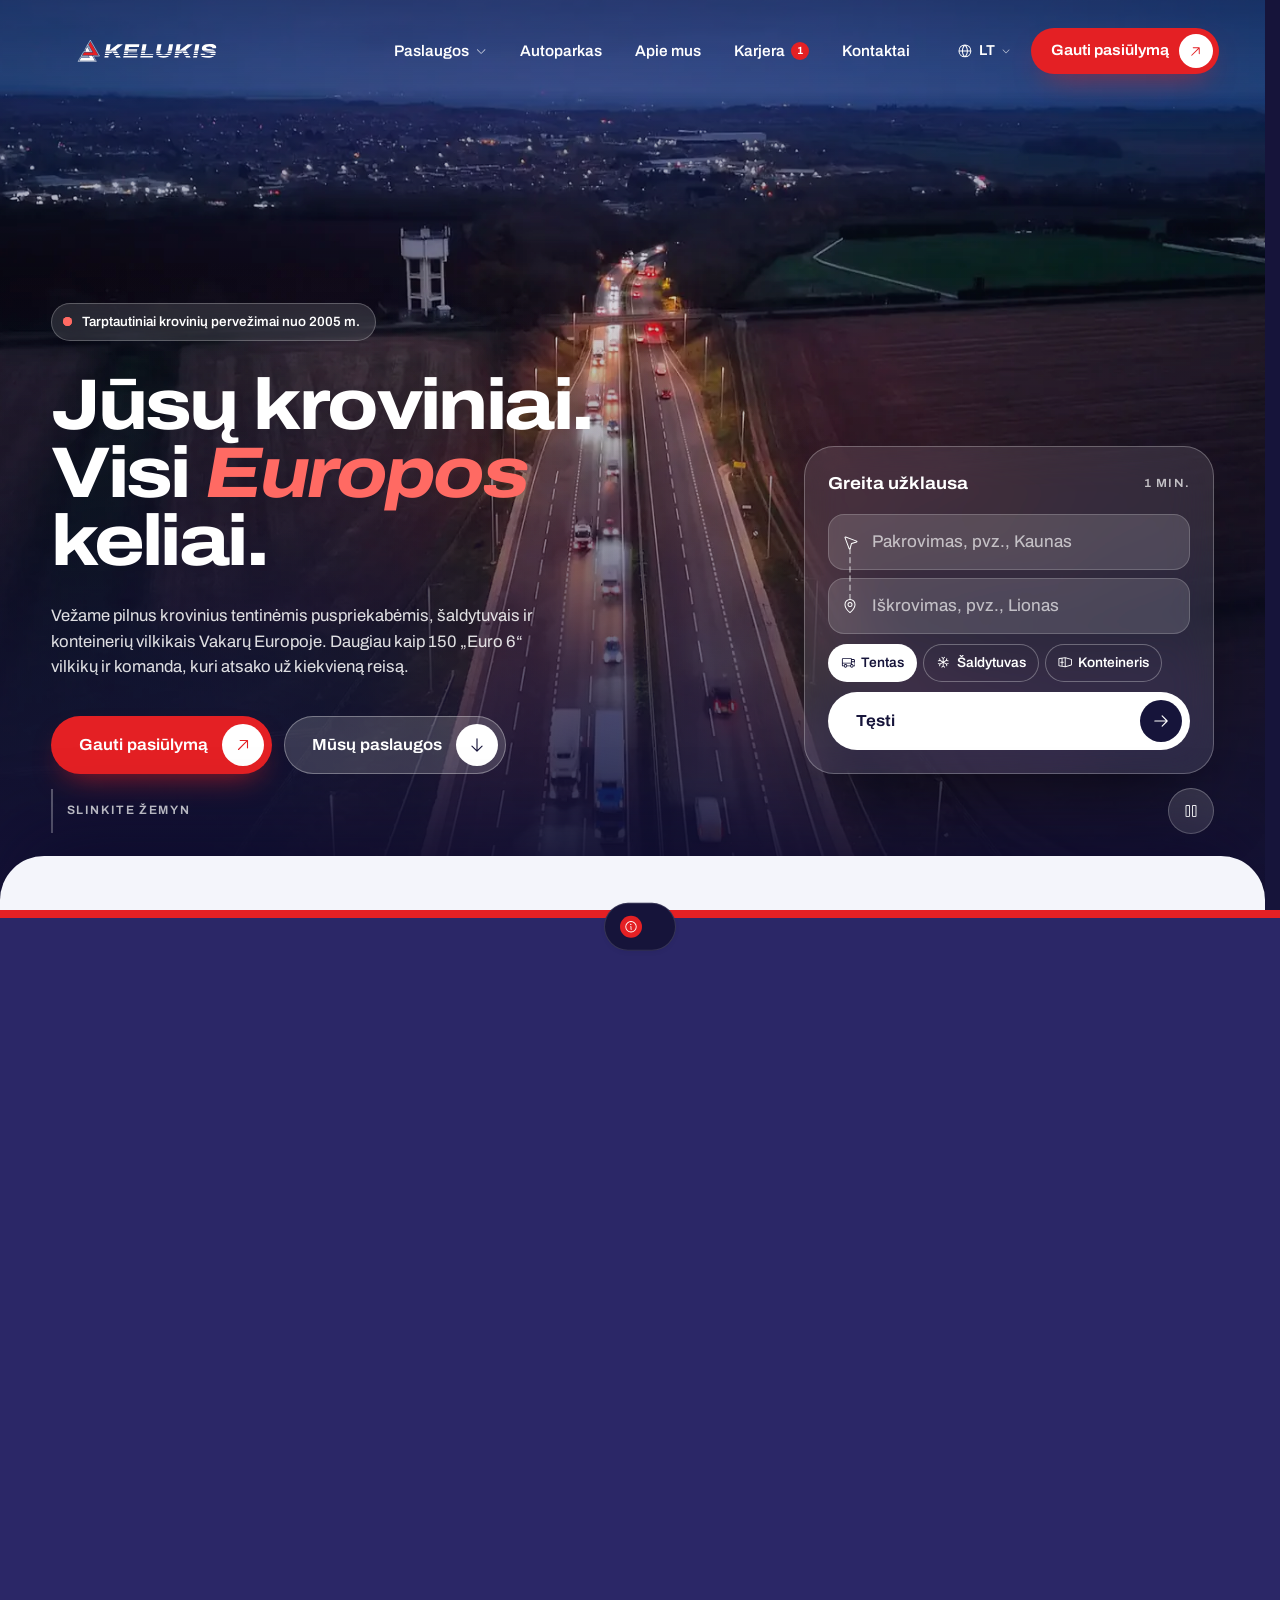
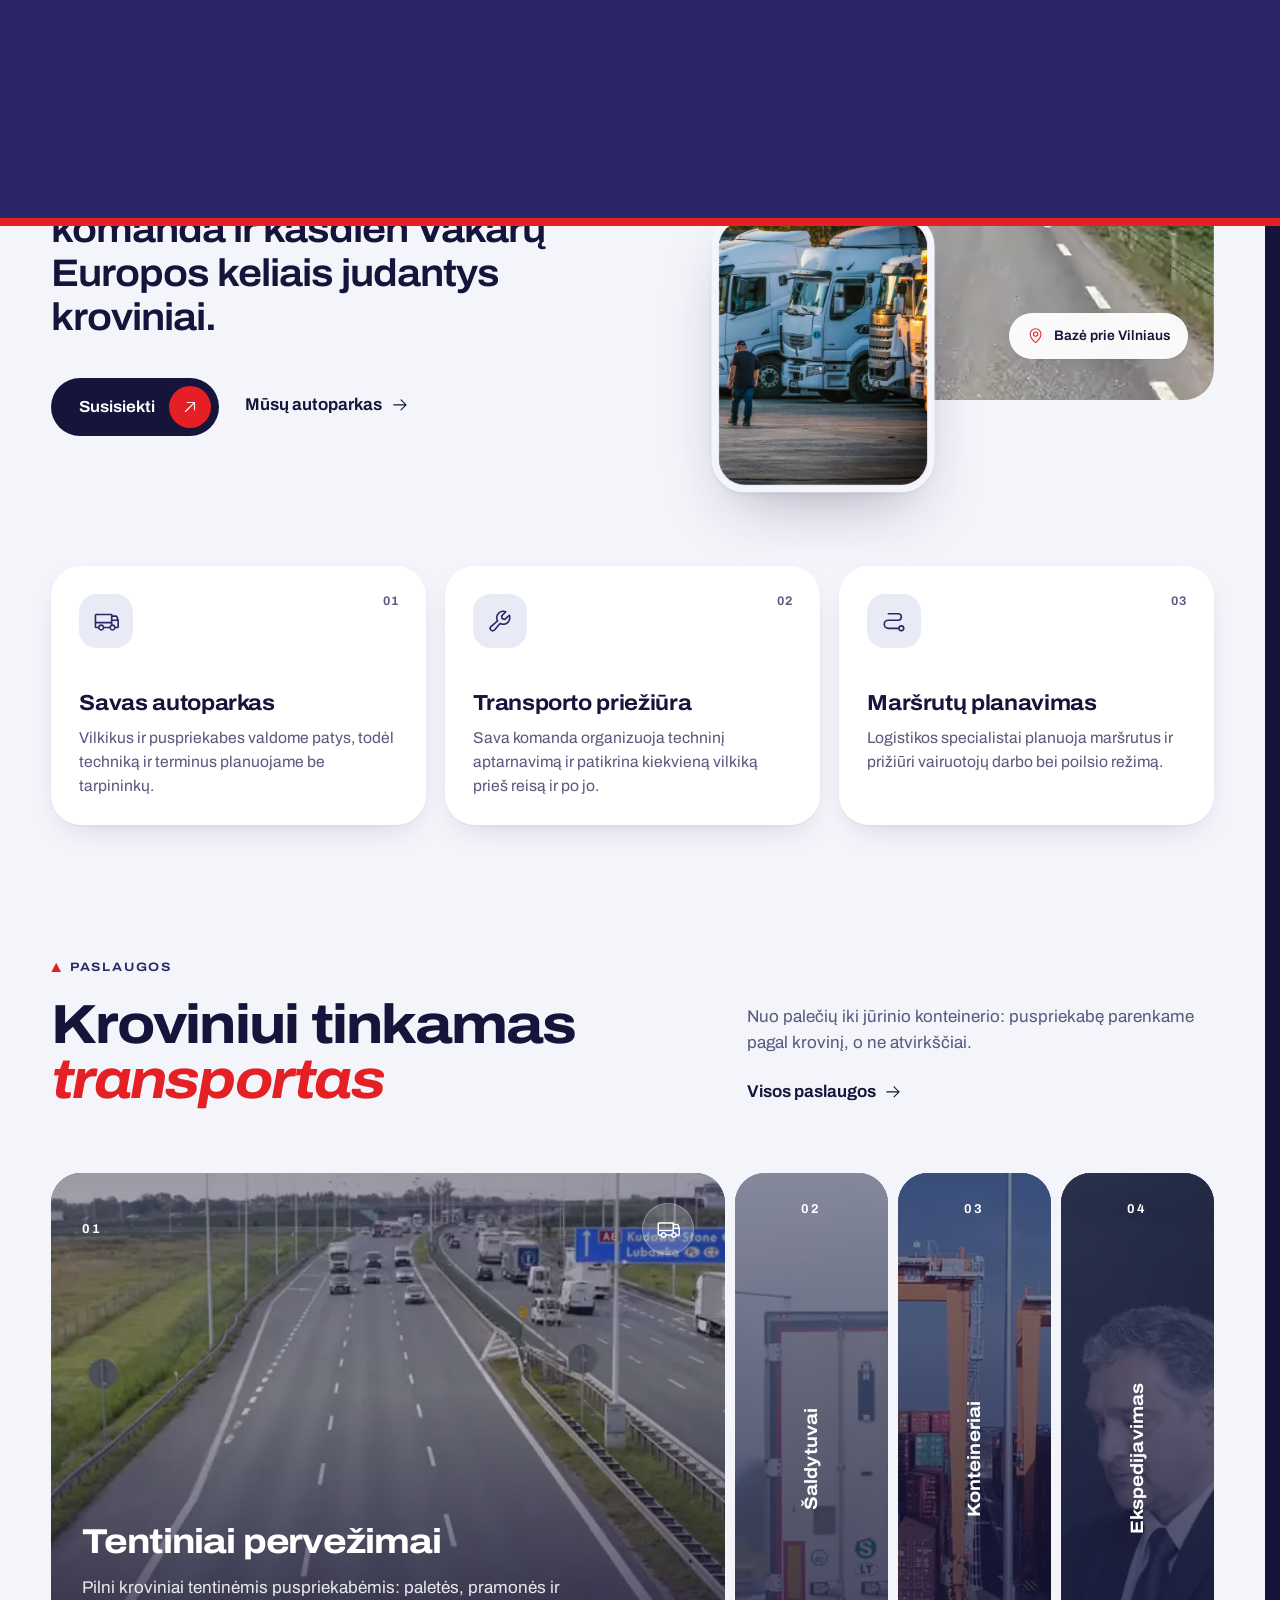
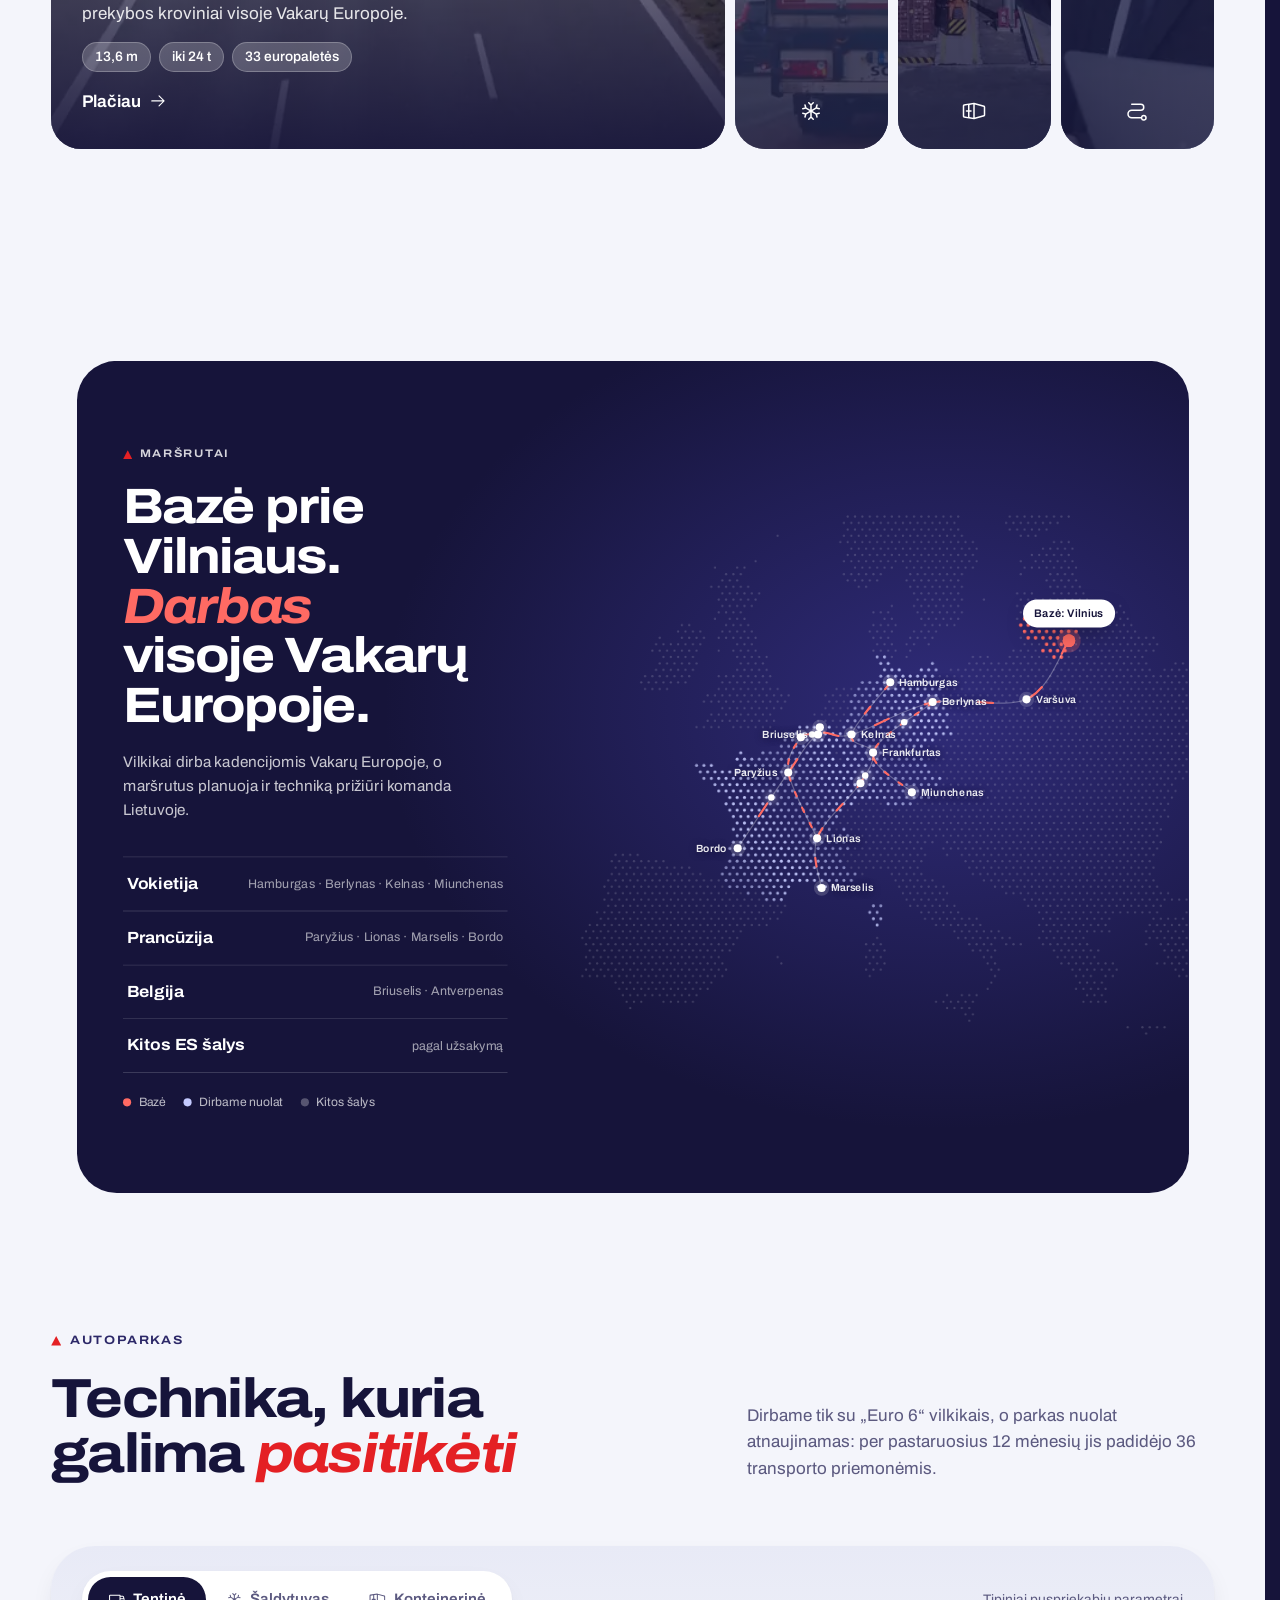
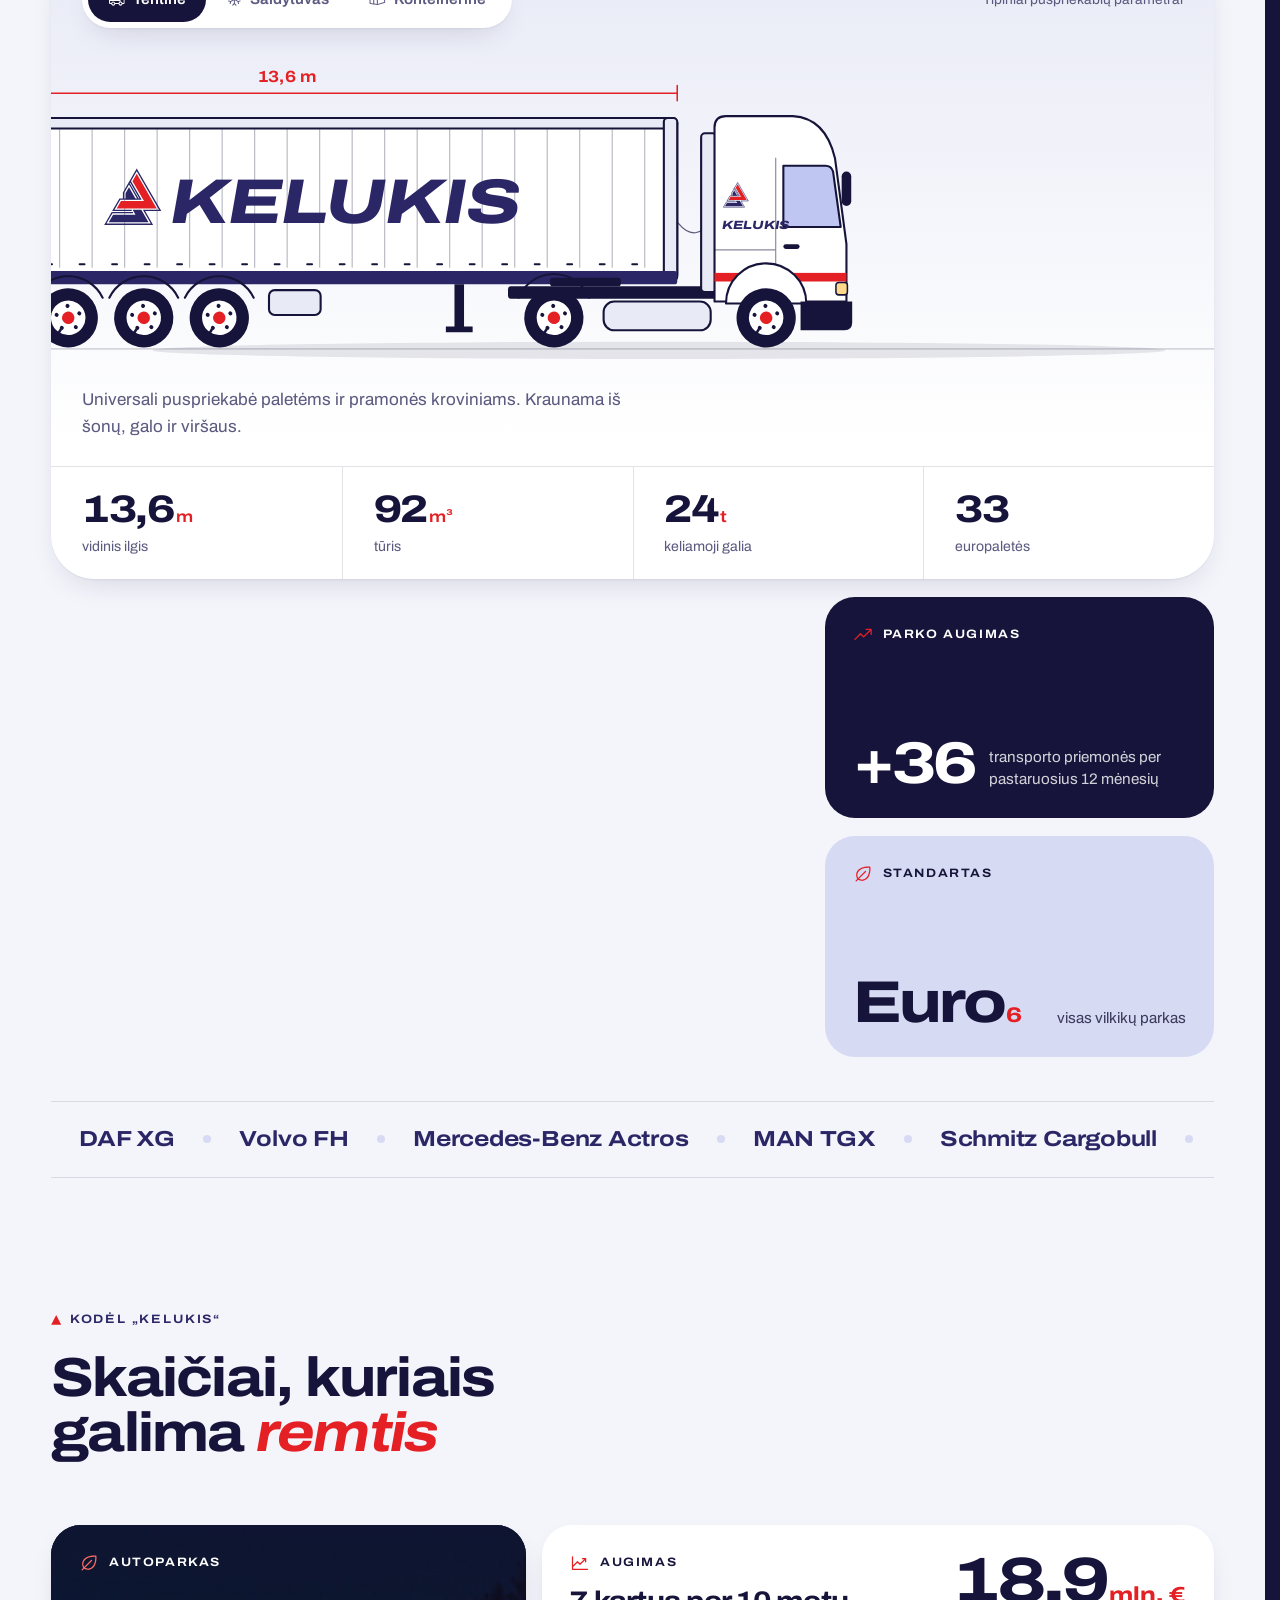
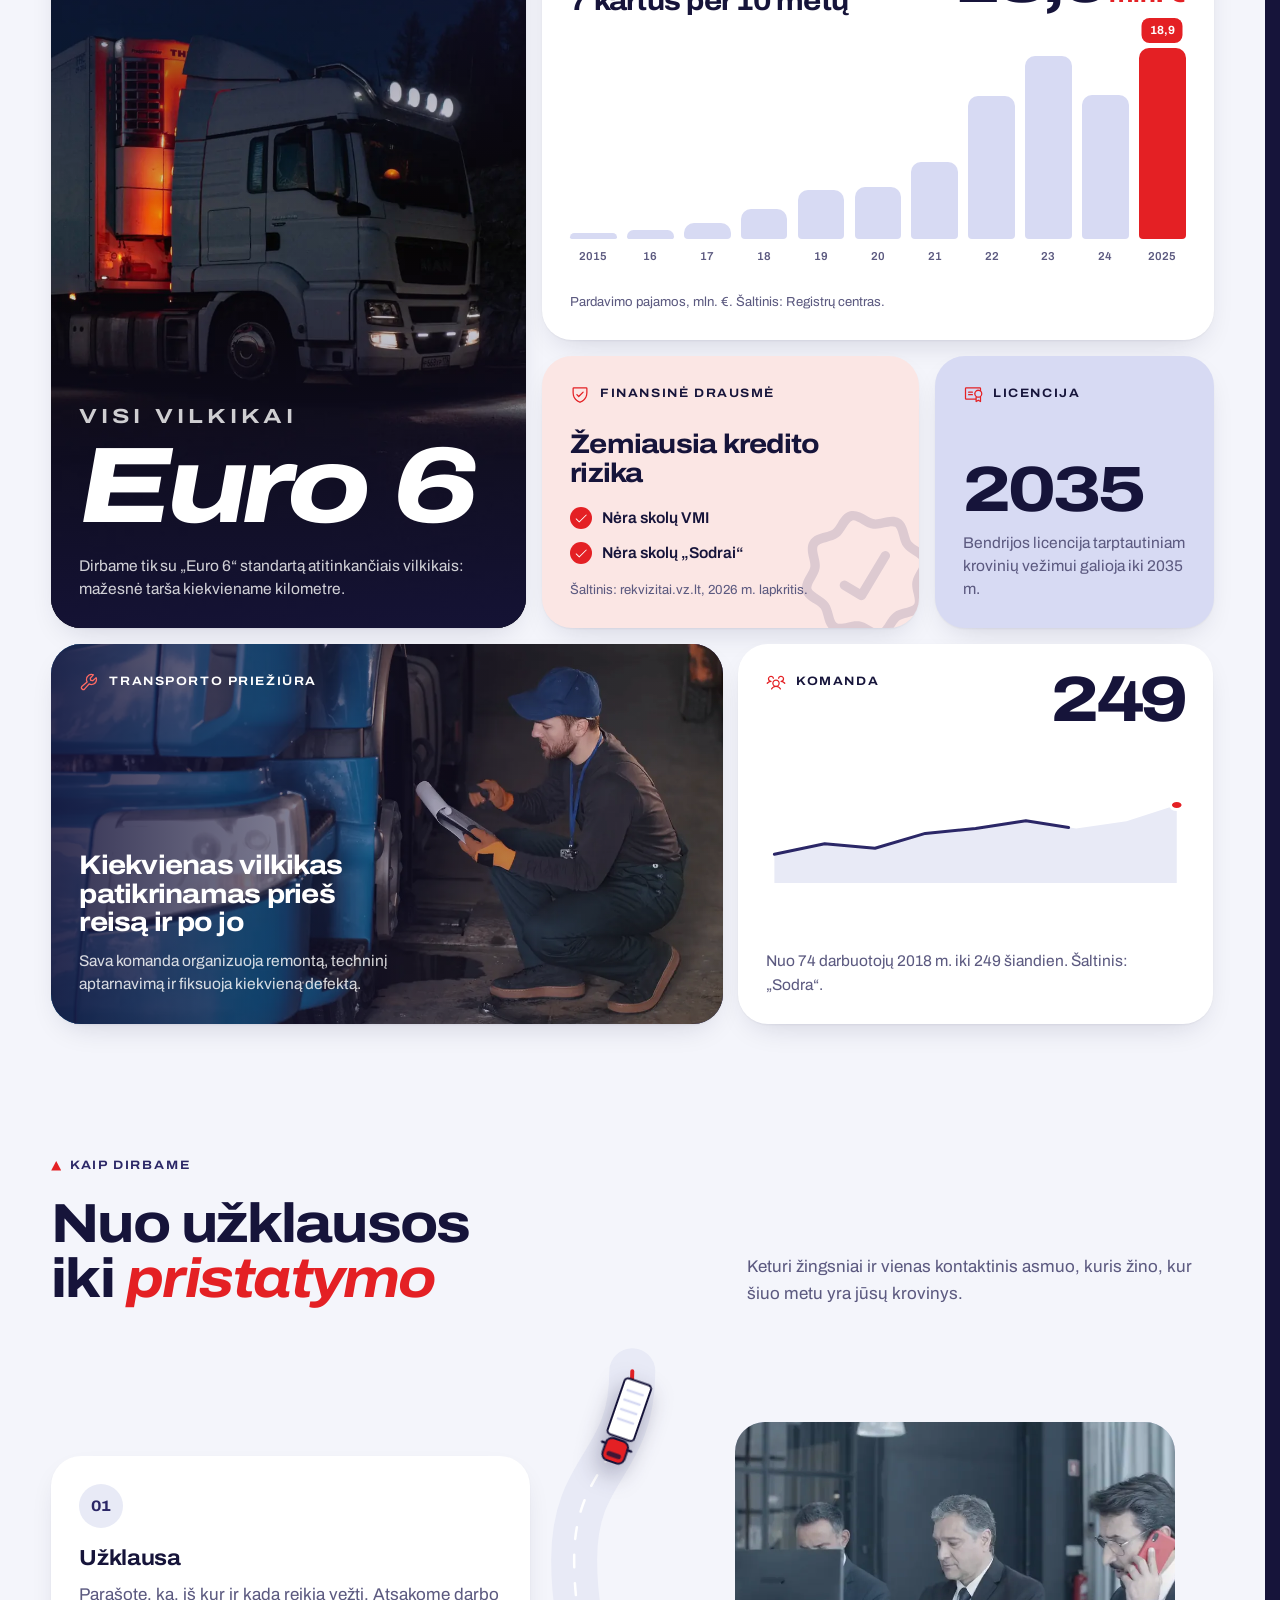
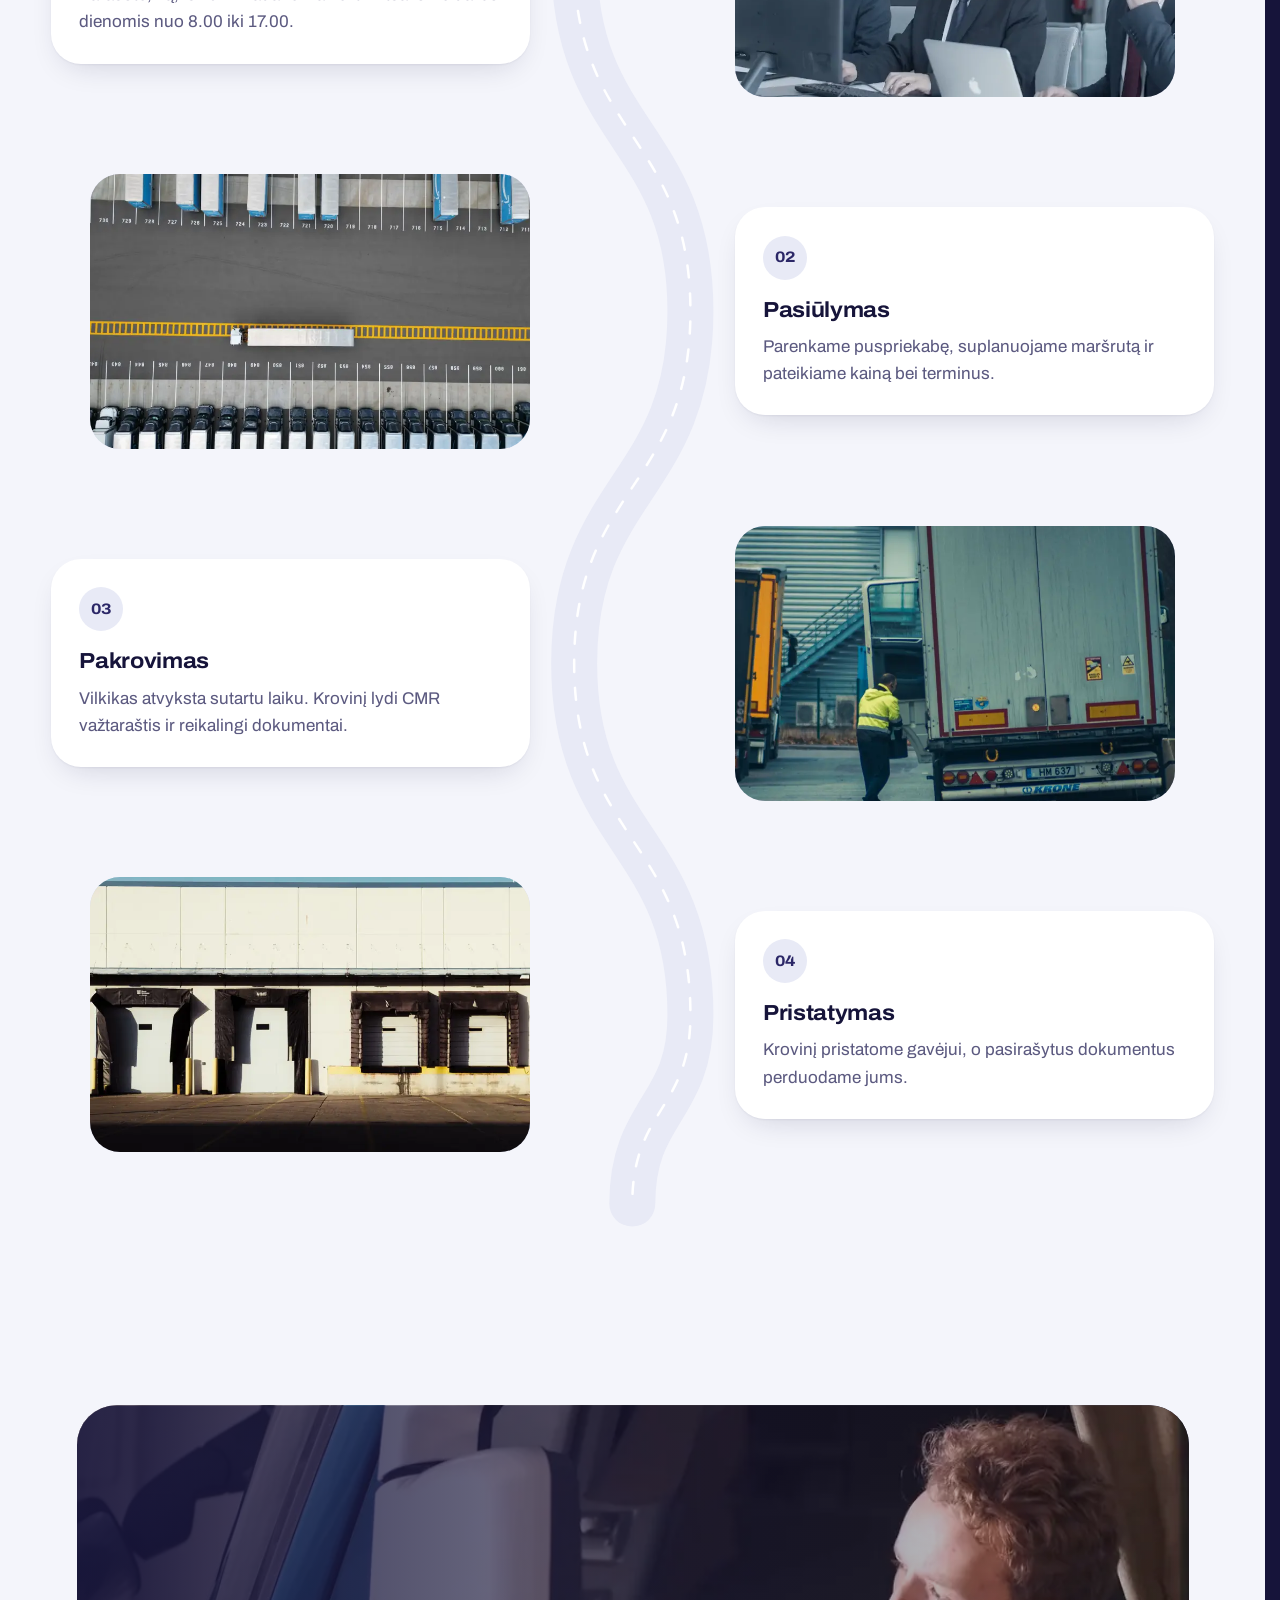
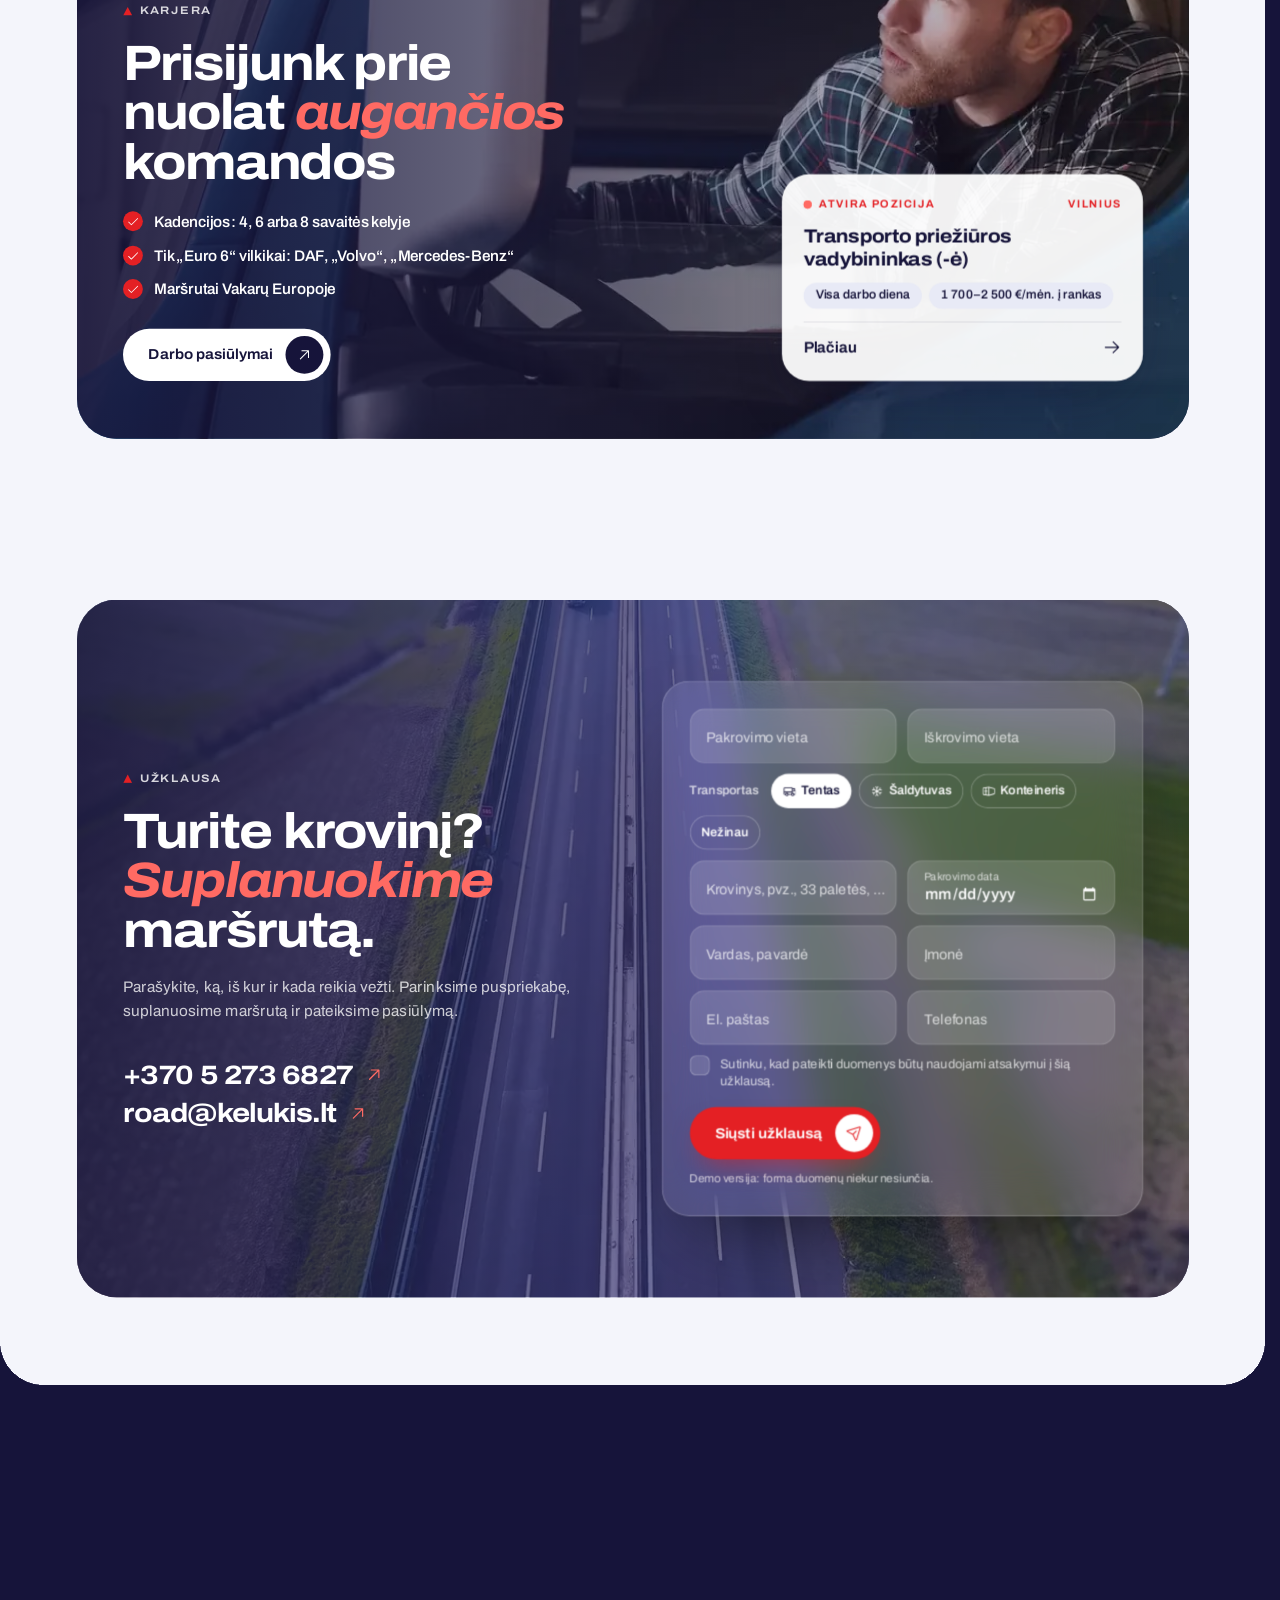
==== commit 4c58bfae: "Logotipas: originalus grafinis ženklas, tekstas nepakeistas Ženklas (raudonas kampas, mėlynas trikam" ====
--- a/index.html
+++ b/index.html
@@ -10,7 +10,7 @@
 <meta name="theme-color" content="#16143A">
 <link rel="icon" href="assets/img/brand/mark.svg" type="image/svg+xml">
 <link rel="preload" href="assets/fonts/Archivo.woff2" as="font" type="font/woff2" crossorigin>
-<link rel="stylesheet" href="assets/css/style.css?v=23ed8269">
+<link rel="stylesheet" href="assets/css/style.css?v=dfda08df">
 <script>(function(h){h.className='js';var s=location.search;if(/[?&]static=1/.test(s))h.classList.add('is-static');if(window.matchMedia&&matchMedia('(prefers-reduced-motion: reduce)').matches)h.classList.add('is-reduced');try{if(sessionStorage.getItem('kl-intro'))h.classList.add('no-intro');if(sessionStorage.getItem('kl-nav')){h.classList.add('from-nav','no-intro');sessionStorage.removeItem('kl-nav')}}catch(e){h.classList.add('no-intro')}setTimeout(function(){if(!window.__kl)h.classList.add('is-static')},4500)})(document.documentElement);</script>
 </head>
 <body data-page="home" class="">
@@ -18,7 +18,7 @@
 <a class="skip" href="#main">Pereiti prie turinio</a>
 <div class="pre" aria-hidden="true" data-pre>
   <div class="pre__box">
-    <svg class="logo" xmlns="http://www.w3.org/2000/svg" viewBox="0 0 285.7 48" role="img" aria-label="Kelukis"><defs><clipPath id="lg3"><rect x="49.0" y="8.50" width="240.7" height="15.50"/><rect x="49.0" y="25.21" width="240.7" height="2.97"/><rect x="49.0" y="29.81" width="240.7" height="2.70"/><rect x="49.0" y="34.53" width="240.7" height="5.97"/></clipPath></defs><g class="logo__mark"><path class="logo__peak" fill="#E42024" d="M2 44 25.5 3.5h7L44.5 44h-9.3L29 19.5 13.2 44z"/><path class="logo__road" fill="currentColor" d="M18.5 44l8.9-14.2 3.9 14.2z"/></g><g class="logo__word" fill="currentColor" clip-path="url(#lg3)"><path class="logo__l" d="M55.52 37.5 60.28 10.44H68.29L66.01 23.32L82.74 10.44H93.14L78.77 21.72L88.65 37.5H79.38L72.46 26.2L64.52 31.83L63.53 37.5Z"/><path class="logo__l" d="M93.65 37.5 98.42 10.44H126.63L125.59 16.38H105.42L104.61 20.92H122.27L121.26 26.67H103.59L102.73 31.56H123.22L122.18 37.5Z"/><path class="logo__l" d="M128.33 37.5 133.09 10.44H141.11L137.48 31.05H154.85L153.72 37.5Z"/><path class="logo__l" d="M175.14 37.97Q167.74 37.97 164.16 35.26Q160.58 32.54 160.58 27.58Q160.58 26.83 160.66 26.05Q160.73 25.27 160.89 24.44L163.37 10.44H171.38L168.93 24.4Q168.85 24.91 168.8 25.37Q168.75 25.83 168.75 26.26Q168.75 29.02 170.46 30.52Q172.17 32.01 175.39 32.01Q179.13 32.01 181.54 30.01Q183.95 28.02 184.58 24.4L187.03 10.44H195.05L192.47 25.07Q191.74 29.28 189.61 32.16Q187.47 35.05 183.88 36.51Q180.28 37.97 175.14 37.97Z"/><path class="logo__l" d="M197.52 37.5 202.28 10.44H210.3L208.01 23.32L224.75 10.44H235.14L220.78 21.72L230.66 37.5H221.39L214.46 26.2L206.53 31.83L205.54 37.5Z"/><path class="logo__l" d="M235.66 37.5 240.42 10.44H248.44L243.67 37.5Z"/><path class="logo__l" d="M266.05 37.97Q262.83 37.97 260.08 37.64Q257.33 37.3 255.26 36.5Q253.19 35.7 252.03 34.27Q250.88 32.84 250.88 30.65Q250.88 30.16 250.94 29.56Q251.01 28.96 251.17 28.51H259.02Q258.92 28.77 258.85 29.08Q258.79 29.39 258.79 29.66Q258.79 30.68 259.64 31.27Q260.49 31.87 262.05 32.11Q263.6 32.35 265.67 32.35Q266.83 32.35 268.12 32.24Q269.4 32.14 270.53 31.87Q271.66 31.6 272.36 31.09Q273.07 30.57 273.07 29.73Q273.07 28.99 272.22 28.54Q271.37 28.08 269.96 27.8Q268.56 27.52 266.83 27.28Q265.1 27.04 263.36 26.72Q261.52 26.38 259.75 25.87Q257.98 25.36 256.54 24.55Q255.1 23.74 254.26 22.49Q253.41 21.24 253.41 19.4Q253.41 16.95 254.59 15.17Q255.76 13.39 257.87 12.24Q259.97 11.08 262.77 10.53Q265.58 9.97 268.83 9.97Q271.96 9.97 274.49 10.39Q277.02 10.81 278.81 11.64Q280.6 12.48 281.56 13.76Q282.53 15.05 282.53 16.78Q282.53 17.08 282.49 17.5Q282.45 17.92 282.32 18.6H274.55Q274.6 18.35 274.61 18.19Q274.62 18.02 274.62 17.96Q274.62 16.85 273.18 16.14Q271.74 15.42 269.04 15.42Q266.56 15.42 264.98 15.75Q263.4 16.08 262.65 16.62Q261.89 17.16 261.89 17.82Q261.89 18.54 262.68 18.95Q263.47 19.37 264.81 19.64Q266.15 19.91 267.85 20.12Q269.54 20.34 271.32 20.63Q273.21 20.94 275.04 21.41Q276.88 21.88 278.36 22.68Q279.85 23.47 280.73 24.73Q281.61 25.98 281.61 27.83Q281.61 30.58 280.37 32.5Q279.12 34.43 276.97 35.65Q274.82 36.86 272.01 37.42Q269.21 37.97 266.05 37.97Z"/></g></svg>
+    <svg class="logo" xmlns="http://www.w3.org/2000/svg" viewBox="0 0 285.7 48" role="img" aria-label="Kelukis"><defs><clipPath id="lg3"><rect x="49.0" y="8.50" width="240.7" height="15.50"/><rect x="49.0" y="25.21" width="240.7" height="2.97"/><rect x="49.0" y="29.81" width="240.7" height="2.70"/><rect x="49.0" y="34.53" width="240.7" height="5.97"/></clipPath></defs><g class="logo__mark"><path class="logo__peak" fill="#E42024" d="M27 5.62L42.83 33.03L11.17 33.03L14.52 27.22L32.75 27.22L23.64 11.43z"/><g class="logo__road"><path fill="currentColor" d="M20.89 16.2L26.33 25.64L18.14 25.64L18.14 20.95zM23.75 34.09L30.65 34.09L36.35 43.95L4.86 43.95L8.28 38.03L26.03 38.03z"/><path fill="none" stroke="currentColor" stroke-width="1.05" d="M23.08 34.61L8.43 34.61L13.61 25.64L30.01 25.64L21.81 11.43M16.56 25.64L16.56 20.52L27 2.45L45.56 34.61L32.78 34.61L39.09 45.53L2.13 45.53L7.45 36.3L24.06 36.3M20.89 13.04L28.16 25.64"/></g></g><g class="logo__word" fill="currentColor" clip-path="url(#lg3)"><path class="logo__l" d="M55.52 37.5 60.28 10.44H68.29L66.01 23.32L82.74 10.44H93.14L78.77 21.72L88.65 37.5H79.38L72.46 26.2L64.52 31.83L63.53 37.5Z"/><path class="logo__l" d="M93.65 37.5 98.42 10.44H126.63L125.59 16.38H105.42L104.61 20.92H122.27L121.26 26.67H103.59L102.73 31.56H123.22L122.18 37.5Z"/><path class="logo__l" d="M128.33 37.5 133.09 10.44H141.11L137.48 31.05H154.85L153.72 37.5Z"/><path class="logo__l" d="M175.14 37.97Q167.74 37.97 164.16 35.26Q160.58 32.54 160.58 27.58Q160.58 26.83 160.66 26.05Q160.73 25.27 160.89 24.44L163.37 10.44H171.38L168.93 24.4Q168.85 24.91 168.8 25.37Q168.75 25.83 168.75 26.26Q168.75 29.02 170.46 30.52Q172.17 32.01 175.39 32.01Q179.13 32.01 181.54 30.01Q183.95 28.02 184.58 24.4L187.03 10.44H195.05L192.47 25.07Q191.74 29.28 189.61 32.16Q187.47 35.05 183.88 36.51Q180.28 37.97 175.14 37.97Z"/><path class="logo__l" d="M197.52 37.5 202.28 10.44H210.3L208.01 23.32L224.75 10.44H235.14L220.78 21.72L230.66 37.5H221.39L214.46 26.2L206.53 31.83L205.54 37.5Z"/><path class="logo__l" d="M235.66 37.5 240.42 10.44H248.44L243.67 37.5Z"/><path class="logo__l" d="M266.05 37.97Q262.83 37.97 260.08 37.64Q257.33 37.3 255.26 36.5Q253.19 35.7 252.03 34.27Q250.88 32.84 250.88 30.65Q250.88 30.16 250.94 29.56Q251.01 28.96 251.17 28.51H259.02Q258.92 28.77 258.85 29.08Q258.79 29.39 258.79 29.66Q258.79 30.68 259.64 31.27Q260.49 31.87 262.05 32.11Q263.6 32.35 265.67 32.35Q266.83 32.35 268.12 32.24Q269.4 32.14 270.53 31.87Q271.66 31.6 272.36 31.09Q273.07 30.57 273.07 29.73Q273.07 28.99 272.22 28.54Q271.37 28.08 269.96 27.8Q268.56 27.52 266.83 27.28Q265.1 27.04 263.36 26.72Q261.52 26.38 259.75 25.87Q257.98 25.36 256.54 24.55Q255.1 23.74 254.26 22.49Q253.41 21.24 253.41 19.4Q253.41 16.95 254.59 15.17Q255.76 13.39 257.87 12.24Q259.97 11.08 262.77 10.53Q265.58 9.97 268.83 9.97Q271.96 9.97 274.49 10.39Q277.02 10.81 278.81 11.64Q280.6 12.48 281.56 13.76Q282.53 15.05 282.53 16.78Q282.53 17.08 282.49 17.5Q282.45 17.92 282.32 18.6H274.55Q274.6 18.35 274.61 18.19Q274.62 18.02 274.62 17.96Q274.62 16.85 273.18 16.14Q271.74 15.42 269.04 15.42Q266.56 15.42 264.98 15.75Q263.4 16.08 262.65 16.62Q261.89 17.16 261.89 17.82Q261.89 18.54 262.68 18.95Q263.47 19.37 264.81 19.64Q266.15 19.91 267.85 20.12Q269.54 20.34 271.32 20.63Q273.21 20.94 275.04 21.41Q276.88 21.88 278.36 22.68Q279.85 23.47 280.73 24.73Q281.61 25.98 281.61 27.83Q281.61 30.58 280.37 32.5Q279.12 34.43 276.97 35.65Q274.82 36.86 272.01 37.42Q269.21 37.97 266.05 37.97Z"/></g></svg>
     <div class="pre__bar"><i></i></div>
     <div class="pre__row"><span>Kelyje nuo 2005 m.</span><span class="num" data-pre-n>0 %</span></div>
   </div>
@@ -27,7 +27,7 @@
 <!-- XStore: Header Builder (permatoma + lipni antraštė), Mega Menu su Static Block, kalbų jungiklis (WPML / Polylang) -->
 <header class="hdr" data-hdr>
   <div class="hdr__bar">
-    <a class="hdr__logo" href="index.html" aria-label="Kelukis, į pradžios puslapį"><svg class="logo" xmlns="http://www.w3.org/2000/svg" viewBox="0 0 285.7 48" role="img" aria-label="Kelukis"><defs><clipPath id="lg1"><rect x="49.0" y="8.50" width="240.7" height="15.50"/><rect x="49.0" y="25.21" width="240.7" height="2.97"/><rect x="49.0" y="29.81" width="240.7" height="2.70"/><rect x="49.0" y="34.53" width="240.7" height="5.97"/></clipPath></defs><g class="logo__mark"><path class="logo__peak" fill="#E42024" d="M2 44 25.5 3.5h7L44.5 44h-9.3L29 19.5 13.2 44z"/><path class="logo__road" fill="currentColor" d="M18.5 44l8.9-14.2 3.9 14.2z"/></g><g class="logo__word" fill="currentColor" clip-path="url(#lg1)"><path class="logo__l" d="M55.52 37.5 60.28 10.44H68.29L66.01 23.32L82.74 10.44H93.14L78.77 21.72L88.65 37.5H79.38L72.46 26.2L64.52 31.83L63.53 37.5Z"/><path class="logo__l" d="M93.65 37.5 98.42 10.44H126.63L125.59 16.38H105.42L104.61 20.92H122.27L121.26 26.67H103.59L102.73 31.56H123.22L122.18 37.5Z"/><path class="logo__l" d="M128.33 37.5 133.09 10.44H141.11L137.48 31.05H154.85L153.72 37.5Z"/><path class="logo__l" d="M175.14 37.97Q167.74 37.97 164.16 35.26Q160.58 32.54 160.58 27.58Q160.58 26.83 160.66 26.05Q160.73 25.27 160.89 24.44L163.37 10.44H171.38L168.93 24.4Q168.85 24.91 168.8 25.37Q168.75 25.83 168.75 26.26Q168.75 29.02 170.46 30.52Q172.17 32.01 175.39 32.01Q179.13 32.01 181.54 30.01Q183.95 28.02 184.58 24.4L187.03 10.44H195.05L192.47 25.07Q191.74 29.28 189.61 32.16Q187.47 35.05 183.88 36.51Q180.28 37.97 175.14 37.97Z"/><path class="logo__l" d="M197.52 37.5 202.28 10.44H210.3L208.01 23.32L224.75 10.44H235.14L220.78 21.72L230.66 37.5H221.39L214.46 26.2L206.53 31.83L205.54 37.5Z"/><path class="logo__l" d="M235.66 37.5 240.42 10.44H248.44L243.67 37.5Z"/><path class="logo__l" d="M266.05 37.97Q262.83 37.97 260.08 37.64Q257.33 37.3 255.26 36.5Q253.19 35.7 252.03 34.27Q250.88 32.84 250.88 30.65Q250.88 30.16 250.94 29.56Q251.01 28.96 251.17 28.51H259.02Q258.92 28.77 258.85 29.08Q258.79 29.39 258.79 29.66Q258.79 30.68 259.64 31.27Q260.49 31.87 262.05 32.11Q263.6 32.35 265.67 32.35Q266.83 32.35 268.12 32.24Q269.4 32.14 270.53 31.87Q271.66 31.6 272.36 31.09Q273.07 30.57 273.07 29.73Q273.07 28.99 272.22 28.54Q271.37 28.08 269.96 27.8Q268.56 27.52 266.83 27.28Q265.1 27.04 263.36 26.72Q261.52 26.38 259.75 25.87Q257.98 25.36 256.54 24.55Q255.1 23.74 254.26 22.49Q253.41 21.24 253.41 19.4Q253.41 16.95 254.59 15.17Q255.76 13.39 257.87 12.24Q259.97 11.08 262.77 10.53Q265.58 9.97 268.83 9.97Q271.96 9.97 274.49 10.39Q277.02 10.81 278.81 11.64Q280.6 12.48 281.56 13.76Q282.53 15.05 282.53 16.78Q282.53 17.08 282.49 17.5Q282.45 17.92 282.32 18.6H274.55Q274.6 18.35 274.61 18.19Q274.62 18.02 274.62 17.96Q274.62 16.85 273.18 16.14Q271.74 15.42 269.04 15.42Q266.56 15.42 264.98 15.75Q263.4 16.08 262.65 16.62Q261.89 17.16 261.89 17.82Q261.89 18.54 262.68 18.95Q263.47 19.37 264.81 19.64Q266.15 19.91 267.85 20.12Q269.54 20.34 271.32 20.63Q273.21 20.94 275.04 21.41Q276.88 21.88 278.36 22.68Q279.85 23.47 280.73 24.73Q281.61 25.98 281.61 27.83Q281.61 30.58 280.37 32.5Q279.12 34.43 276.97 35.65Q274.82 36.86 272.01 37.42Q269.21 37.97 266.05 37.97Z"/></g></svg></a>
+    <a class="hdr__logo" href="index.html" aria-label="Kelukis, į pradžios puslapį"><svg class="logo" xmlns="http://www.w3.org/2000/svg" viewBox="0 0 285.7 48" role="img" aria-label="Kelukis"><defs><clipPath id="lg1"><rect x="49.0" y="8.50" width="240.7" height="15.50"/><rect x="49.0" y="25.21" width="240.7" height="2.97"/><rect x="49.0" y="29.81" width="240.7" height="2.70"/><rect x="49.0" y="34.53" width="240.7" height="5.97"/></clipPath></defs><g class="logo__mark"><path class="logo__peak" fill="#E42024" d="M27 5.62L42.83 33.03L11.17 33.03L14.52 27.22L32.75 27.22L23.64 11.43z"/><g class="logo__road"><path fill="currentColor" d="M20.89 16.2L26.33 25.64L18.14 25.64L18.14 20.95zM23.75 34.09L30.65 34.09L36.35 43.95L4.86 43.95L8.28 38.03L26.03 38.03z"/><path fill="none" stroke="currentColor" stroke-width="1.05" d="M23.08 34.61L8.43 34.61L13.61 25.64L30.01 25.64L21.81 11.43M16.56 25.64L16.56 20.52L27 2.45L45.56 34.61L32.78 34.61L39.09 45.53L2.13 45.53L7.45 36.3L24.06 36.3M20.89 13.04L28.16 25.64"/></g></g><g class="logo__word" fill="currentColor" clip-path="url(#lg1)"><path class="logo__l" d="M55.52 37.5 60.28 10.44H68.29L66.01 23.32L82.74 10.44H93.14L78.77 21.72L88.65 37.5H79.38L72.46 26.2L64.52 31.83L63.53 37.5Z"/><path class="logo__l" d="M93.65 37.5 98.42 10.44H126.63L125.59 16.38H105.42L104.61 20.92H122.27L121.26 26.67H103.59L102.73 31.56H123.22L122.18 37.5Z"/><path class="logo__l" d="M128.33 37.5 133.09 10.44H141.11L137.48 31.05H154.85L153.72 37.5Z"/><path class="logo__l" d="M175.14 37.97Q167.74 37.97 164.16 35.26Q160.58 32.54 160.58 27.58Q160.58 26.83 160.66 26.05Q160.73 25.27 160.89 24.44L163.37 10.44H171.38L168.93 24.4Q168.85 24.91 168.8 25.37Q168.75 25.83 168.75 26.26Q168.75 29.02 170.46 30.52Q172.17 32.01 175.39 32.01Q179.13 32.01 181.54 30.01Q183.95 28.02 184.58 24.4L187.03 10.44H195.05L192.47 25.07Q191.74 29.28 189.61 32.16Q187.47 35.05 183.88 36.51Q180.28 37.97 175.14 37.97Z"/><path class="logo__l" d="M197.52 37.5 202.28 10.44H210.3L208.01 23.32L224.75 10.44H235.14L220.78 21.72L230.66 37.5H221.39L214.46 26.2L206.53 31.83L205.54 37.5Z"/><path class="logo__l" d="M235.66 37.5 240.42 10.44H248.44L243.67 37.5Z"/><path class="logo__l" d="M266.05 37.97Q262.83 37.97 260.08 37.64Q257.33 37.3 255.26 36.5Q253.19 35.7 252.03 34.27Q250.88 32.84 250.88 30.65Q250.88 30.16 250.94 29.56Q251.01 28.96 251.17 28.51H259.02Q258.92 28.77 258.85 29.08Q258.79 29.39 258.79 29.66Q258.79 30.68 259.64 31.27Q260.49 31.87 262.05 32.11Q263.6 32.35 265.67 32.35Q266.83 32.35 268.12 32.24Q269.4 32.14 270.53 31.87Q271.66 31.6 272.36 31.09Q273.07 30.57 273.07 29.73Q273.07 28.99 272.22 28.54Q271.37 28.08 269.96 27.8Q268.56 27.52 266.83 27.28Q265.1 27.04 263.36 26.72Q261.52 26.38 259.75 25.87Q257.98 25.36 256.54 24.55Q255.1 23.74 254.26 22.49Q253.41 21.24 253.41 19.4Q253.41 16.95 254.59 15.17Q255.76 13.39 257.87 12.24Q259.97 11.08 262.77 10.53Q265.58 9.97 268.83 9.97Q271.96 9.97 274.49 10.39Q277.02 10.81 278.81 11.64Q280.6 12.48 281.56 13.76Q282.53 15.05 282.53 16.78Q282.53 17.08 282.49 17.5Q282.45 17.92 282.32 18.6H274.55Q274.6 18.35 274.61 18.19Q274.62 18.02 274.62 17.96Q274.62 16.85 273.18 16.14Q271.74 15.42 269.04 15.42Q266.56 15.42 264.98 15.75Q263.4 16.08 262.65 16.62Q261.89 17.16 261.89 17.82Q261.89 18.54 262.68 18.95Q263.47 19.37 264.81 19.64Q266.15 19.91 267.85 20.12Q269.54 20.34 271.32 20.63Q273.21 20.94 275.04 21.41Q276.88 21.88 278.36 22.68Q279.85 23.47 280.73 24.73Q281.61 25.98 281.61 27.83Q281.61 30.58 280.37 32.5Q279.12 34.43 276.97 35.65Q274.82 36.86 272.01 37.42Q269.21 37.97 266.05 37.97Z"/></g></svg></a>
     <nav class="hdr__nav" aria-label="Pagrindinis meniu">
       <ul>
         <li class="has-mega">
@@ -347,7 +347,7 @@
       <g class="tr-ink"><circle cx="0" cy="-12.5" r="2.1"/><circle cx="11.9" cy="-3.9" r="2.1"/><circle cx="7.3" cy="10.1" r="2.1"/><circle cx="-7.3" cy="10.1" r="2.1"/><circle cx="-11.9" cy="-3.9" r="2.1"/></g>
       <path class="tr-ink" d="M-1.4-19h2.8v5h-2.8z"/>
     </g>
-    <g id="kmark"><path fill="#E42024" d="M2 44 25.5 3.5h7L44.5 44h-9.3L29 19.5 13.2 44z"/><path class="kmark__road" d="M18.5 44l8.9-14.2 3.9 14.2z"/></g>
+    <g id="kmark"><path fill="#E42024" d="M27 5.62L42.83 33.03L11.17 33.03L14.52 27.22L32.75 27.22L23.64 11.43z"/><path class="kmark__road" d="M20.89 16.2L26.33 25.64L18.14 25.64L18.14 20.95zM23.75 34.09L30.65 34.09L36.35 43.95L4.86 43.95L8.28 38.03L26.03 38.03z"/><path fill="none" stroke="currentColor" stroke-width="1.05" d="M23.08 34.61L8.43 34.61L13.61 25.64L30.01 25.64L21.81 11.43M16.56 25.64L16.56 20.52L27 2.45L45.56 34.61L32.78 34.61L39.09 45.53L2.13 45.53L7.45 36.3L24.06 36.3M20.89 13.04L28.16 25.64"/></g>
   </defs>
 
   <ellipse class="tr-shadow" cx="600" cy="373" rx="530" ry="9"/>
@@ -747,7 +747,7 @@
         </div>
       </div>
     </div>
-    <div class="ftr__word" aria-hidden="true" data-rv="fade"><svg class="logo" xmlns="http://www.w3.org/2000/svg" viewBox="0 0 285.7 48" role="img" aria-label="Kelukis"><defs><clipPath id="lg2"><rect x="49.0" y="8.50" width="240.7" height="15.50"/><rect x="49.0" y="25.21" width="240.7" height="2.97"/><rect x="49.0" y="29.81" width="240.7" height="2.70"/><rect x="49.0" y="34.53" width="240.7" height="5.97"/></clipPath></defs><g class="logo__mark"><path class="logo__peak" fill="#E42024" d="M2 44 25.5 3.5h7L44.5 44h-9.3L29 19.5 13.2 44z"/><path class="logo__road" fill="currentColor" d="M18.5 44l8.9-14.2 3.9 14.2z"/></g><g class="logo__word" fill="currentColor" clip-path="url(#lg2)"><path class="logo__l" d="M55.52 37.5 60.28 10.44H68.29L66.01 23.32L82.74 10.44H93.14L78.77 21.72L88.65 37.5H79.38L72.46 26.2L64.52 31.83L63.53 37.5Z"/><path class="logo__l" d="M93.65 37.5 98.42 10.44H126.63L125.59 16.38H105.42L104.61 20.92H122.27L121.26 26.67H103.59L102.73 31.56H123.22L122.18 37.5Z"/><path class="logo__l" d="M128.33 37.5 133.09 10.44H141.11L137.48 31.05H154.85L153.72 37.5Z"/><path class="logo__l" d="M175.14 37.97Q167.74 37.97 164.16 35.26Q160.58 32.54 160.58 27.58Q160.58 26.83 160.66 26.05Q160.73 25.27 160.89 24.44L163.37 10.44H171.38L168.93 24.4Q168.85 24.91 168.8 25.37Q168.75 25.83 168.75 26.26Q168.75 29.02 170.46 30.52Q172.17 32.01 175.39 32.01Q179.13 32.01 181.54 30.01Q183.95 28.02 184.58 24.4L187.03 10.44H195.05L192.47 25.07Q191.74 29.28 189.61 32.16Q187.47 35.05 183.88 36.51Q180.28 37.97 175.14 37.97Z"/><path class="logo__l" d="M197.52 37.5 202.28 10.44H210.3L208.01 23.32L224.75 10.44H235.14L220.78 21.72L230.66 37.5H221.39L214.46 26.2L206.53 31.83L205.54 37.5Z"/><path class="logo__l" d="M235.66 37.5 240.42 10.44H248.44L243.67 37.5Z"/><path class="logo__l" d="M266.05 37.97Q262.83 37.97 260.08 37.64Q257.33 37.3 255.26 36.5Q253.19 35.7 252.03 34.27Q250.88 32.84 250.88 30.65Q250.88 30.16 250.94 29.56Q251.01 28.96 251.17 28.51H259.02Q258.92 28.77 258.85 29.08Q258.79 29.39 258.79 29.66Q258.79 30.68 259.64 31.27Q260.49 31.87 262.05 32.11Q263.6 32.35 265.67 32.35Q266.83 32.35 268.12 32.24Q269.4 32.14 270.53 31.87Q271.66 31.6 272.36 31.09Q273.07 30.57 273.07 29.73Q273.07 28.99 272.22 28.54Q271.37 28.08 269.96 27.8Q268.56 27.52 266.83 27.28Q265.1 27.04 263.36 26.72Q261.52 26.38 259.75 25.87Q257.98 25.36 256.54 24.55Q255.1 23.74 254.26 22.49Q253.41 21.24 253.41 19.4Q253.41 16.95 254.59 15.17Q255.76 13.39 257.87 12.24Q259.97 11.08 262.77 10.53Q265.58 9.97 268.83 9.97Q271.96 9.97 274.49 10.39Q277.02 10.81 278.81 11.64Q280.6 12.48 281.56 13.76Q282.53 15.05 282.53 16.78Q282.53 17.08 282.49 17.5Q282.45 17.92 282.32 18.6H274.55Q274.6 18.35 274.61 18.19Q274.62 18.02 274.62 17.96Q274.62 16.85 273.18 16.14Q271.74 15.42 269.04 15.42Q266.56 15.42 264.98 15.75Q263.4 16.08 262.65 16.62Q261.89 17.16 261.89 17.82Q261.89 18.54 262.68 18.95Q263.47 19.37 264.81 19.64Q266.15 19.91 267.85 20.12Q269.54 20.34 271.32 20.63Q273.21 20.94 275.04 21.41Q276.88 21.88 278.36 22.68Q279.85 23.47 280.73 24.73Q281.61 25.98 281.61 27.83Q281.61 30.58 280.37 32.5Q279.12 34.43 276.97 35.65Q274.82 36.86 272.01 37.42Q269.21 37.97 266.05 37.97Z"/></g></svg></div>
+    <div class="ftr__word" aria-hidden="true" data-rv="fade"><svg class="logo" xmlns="http://www.w3.org/2000/svg" viewBox="0 0 285.7 48" role="img" aria-label="Kelukis"><defs><clipPath id="lg2"><rect x="49.0" y="8.50" width="240.7" height="15.50"/><rect x="49.0" y="25.21" width="240.7" height="2.97"/><rect x="49.0" y="29.81" width="240.7" height="2.70"/><rect x="49.0" y="34.53" width="240.7" height="5.97"/></clipPath></defs><g class="logo__mark"><path class="logo__peak" fill="#E42024" d="M27 5.62L42.83 33.03L11.17 33.03L14.52 27.22L32.75 27.22L23.64 11.43z"/><g class="logo__road"><path fill="currentColor" d="M20.89 16.2L26.33 25.64L18.14 25.64L18.14 20.95zM23.75 34.09L30.65 34.09L36.35 43.95L4.86 43.95L8.28 38.03L26.03 38.03z"/><path fill="none" stroke="currentColor" stroke-width="1.05" d="M23.08 34.61L8.43 34.61L13.61 25.64L30.01 25.64L21.81 11.43M16.56 25.64L16.56 20.52L27 2.45L45.56 34.61L32.78 34.61L39.09 45.53L2.13 45.53L7.45 36.3L24.06 36.3M20.89 13.04L28.16 25.64"/></g></g><g class="logo__word" fill="currentColor" clip-path="url(#lg2)"><path class="logo__l" d="M55.52 37.5 60.28 10.44H68.29L66.01 23.32L82.74 10.44H93.14L78.77 21.72L88.65 37.5H79.38L72.46 26.2L64.52 31.83L63.53 37.5Z"/><path class="logo__l" d="M93.65 37.5 98.42 10.44H126.63L125.59 16.38H105.42L104.61 20.92H122.27L121.26 26.67H103.59L102.73 31.56H123.22L122.18 37.5Z"/><path class="logo__l" d="M128.33 37.5 133.09 10.44H141.11L137.48 31.05H154.85L153.72 37.5Z"/><path class="logo__l" d="M175.14 37.97Q167.74 37.97 164.16 35.26Q160.58 32.54 160.58 27.58Q160.58 26.83 160.66 26.05Q160.73 25.27 160.89 24.44L163.37 10.44H171.38L168.93 24.4Q168.85 24.91 168.8 25.37Q168.75 25.83 168.75 26.26Q168.75 29.02 170.46 30.52Q172.17 32.01 175.39 32.01Q179.13 32.01 181.54 30.01Q183.95 28.02 184.58 24.4L187.03 10.44H195.05L192.47 25.07Q191.74 29.28 189.61 32.16Q187.47 35.05 183.88 36.51Q180.28 37.97 175.14 37.97Z"/><path class="logo__l" d="M197.52 37.5 202.28 10.44H210.3L208.01 23.32L224.75 10.44H235.14L220.78 21.72L230.66 37.5H221.39L214.46 26.2L206.53 31.83L205.54 37.5Z"/><path class="logo__l" d="M235.66 37.5 240.42 10.44H248.44L243.67 37.5Z"/><path class="logo__l" d="M266.05 37.97Q262.83 37.97 260.08 37.64Q257.33 37.3 255.26 36.5Q253.19 35.7 252.03 34.27Q250.88 32.84 250.88 30.65Q250.88 30.16 250.94 29.56Q251.01 28.96 251.17 28.51H259.02Q258.92 28.77 258.85 29.08Q258.79 29.39 258.79 29.66Q258.79 30.68 259.64 31.27Q260.49 31.87 262.05 32.11Q263.6 32.35 265.67 32.35Q266.83 32.35 268.12 32.24Q269.4 32.14 270.53 31.87Q271.66 31.6 272.36 31.09Q273.07 30.57 273.07 29.73Q273.07 28.99 272.22 28.54Q271.37 28.08 269.96 27.8Q268.56 27.52 266.83 27.28Q265.1 27.04 263.36 26.72Q261.52 26.38 259.75 25.87Q257.98 25.36 256.54 24.55Q255.1 23.74 254.26 22.49Q253.41 21.24 253.41 19.4Q253.41 16.95 254.59 15.17Q255.76 13.39 257.87 12.24Q259.97 11.08 262.77 10.53Q265.58 9.97 268.83 9.97Q271.96 9.97 274.49 10.39Q277.02 10.81 278.81 11.64Q280.6 12.48 281.56 13.76Q282.53 15.05 282.53 16.78Q282.53 17.08 282.49 17.5Q282.45 17.92 282.32 18.6H274.55Q274.6 18.35 274.61 18.19Q274.62 18.02 274.62 17.96Q274.62 16.85 273.18 16.14Q271.74 15.42 269.04 15.42Q266.56 15.42 264.98 15.75Q263.4 16.08 262.65 16.62Q261.89 17.16 261.89 17.82Q261.89 18.54 262.68 18.95Q263.47 19.37 264.81 19.64Q266.15 19.91 267.85 20.12Q269.54 20.34 271.32 20.63Q273.21 20.94 275.04 21.41Q276.88 21.88 278.36 22.68Q279.85 23.47 280.73 24.73Q281.61 25.98 281.61 27.83Q281.61 30.58 280.37 32.5Q279.12 34.43 276.97 35.65Q274.82 36.86 272.01 37.42Q269.21 37.97 266.05 37.97Z"/></g></svg></div>
     <div class="ftr__bot">
       <span>© 2026 UAB „Kelukis“. Visos teisės saugomos.</span>
       <ul>
--- a/assets/css/style.css
+++ b/assets/css/style.css
@@ -420,8 +420,8 @@
 .js .rig:not(.is-in) .tr-dim{stroke-dashoffset:1}
 .tr-speed path{fill:none;stroke:var(--lilac);stroke-width:5;stroke-linecap:round;animation:speed 1.5s linear infinite}
 @keyframes speed{0%{transform:translateX(40px);opacity:0}30%{opacity:1}100%{transform:translateX(-30px);opacity:0}}
-.kmark--navy{fill:var(--navy)}
-.kmark--white{fill:#fff}
+.kmark--navy{fill:var(--navy);color:var(--navy)}
+.kmark--white{fill:#fff;color:#fff}
 .tr-wordmark{fill:var(--navy)}
 .tr-wordmark--w{fill:#fff}
 
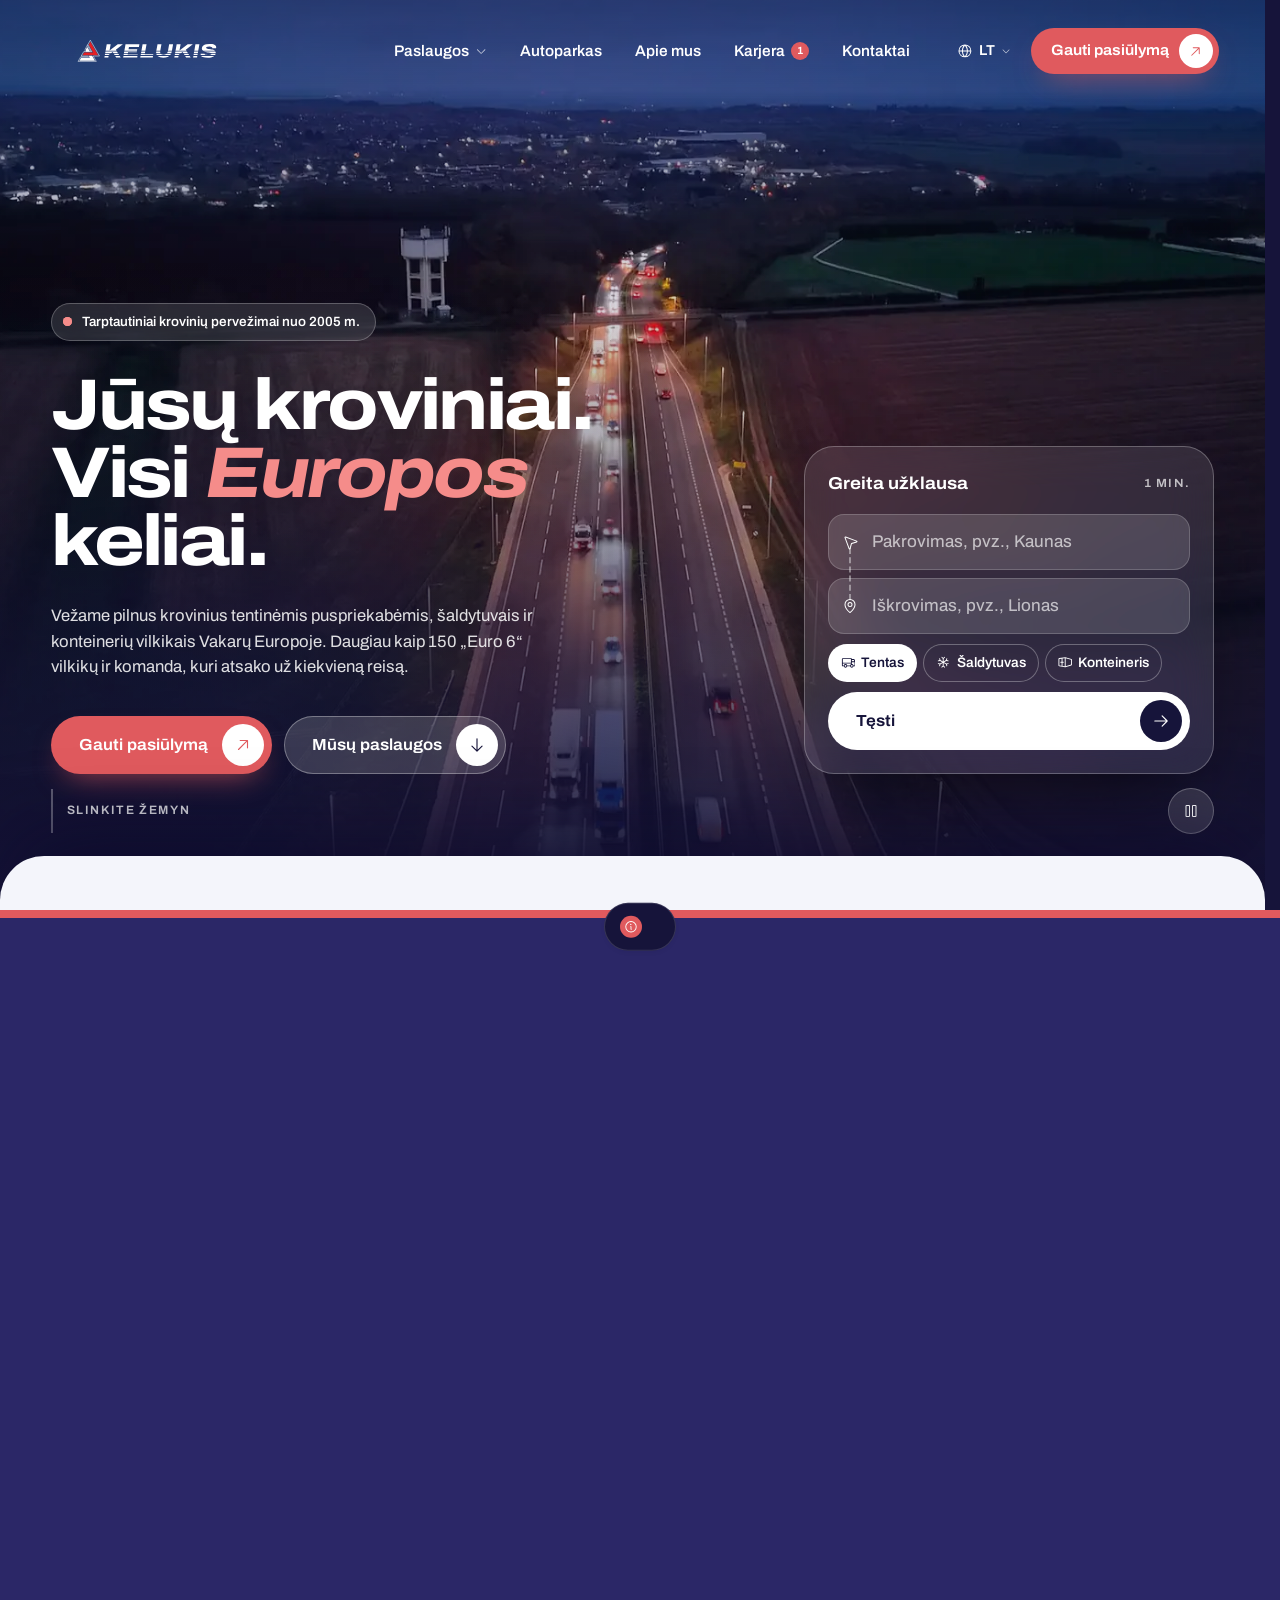
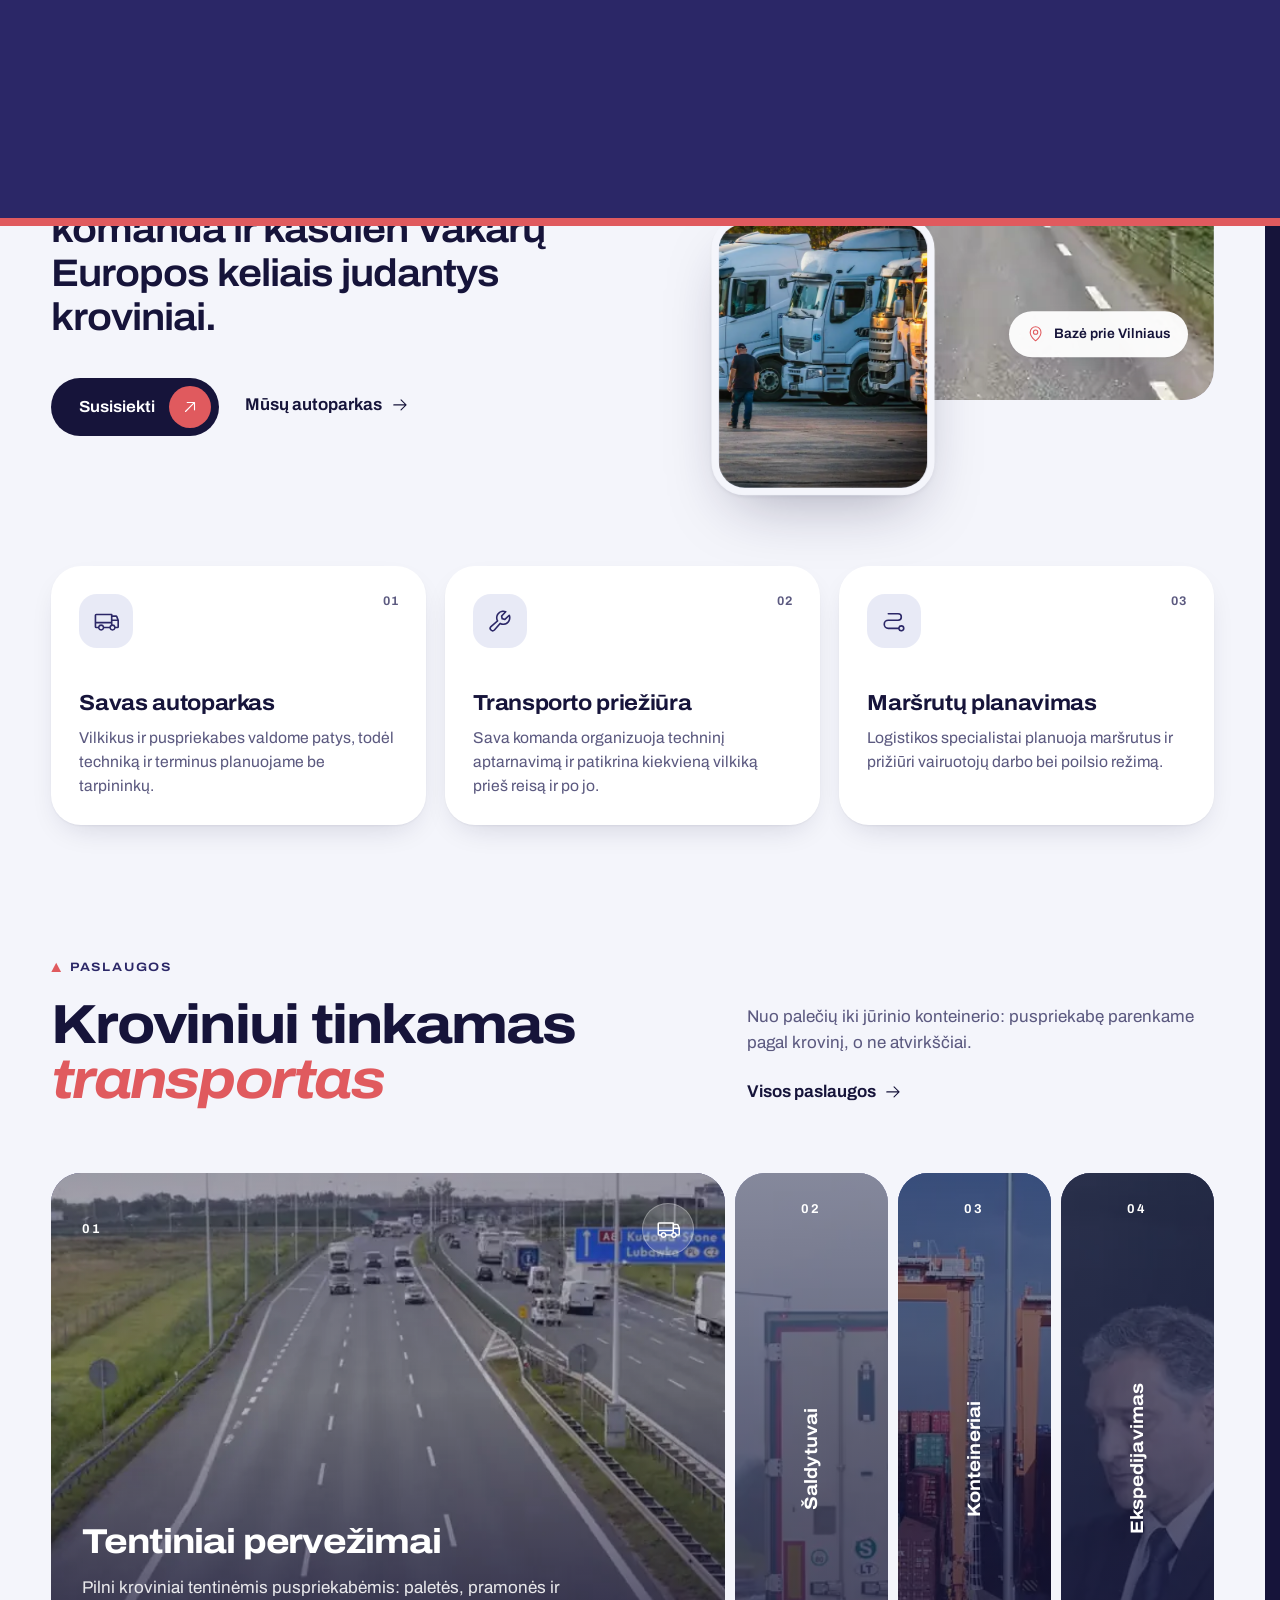
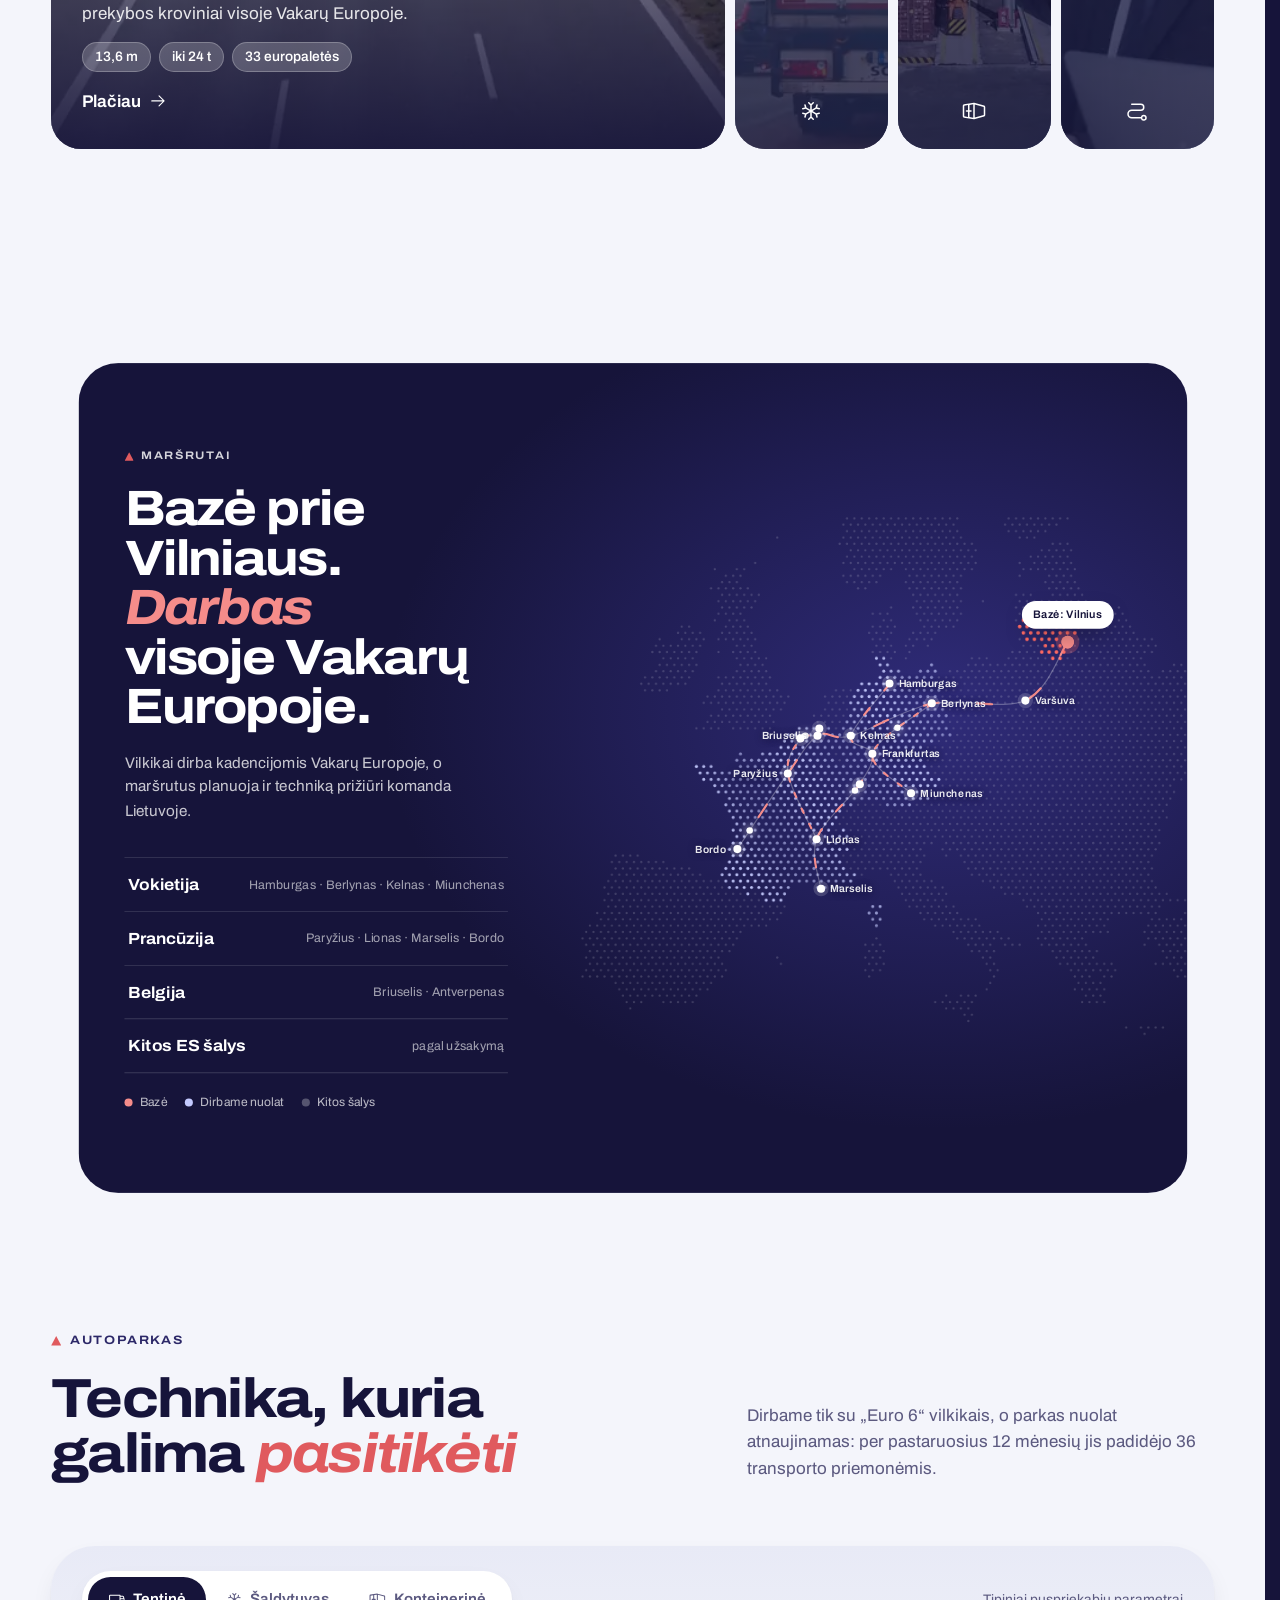
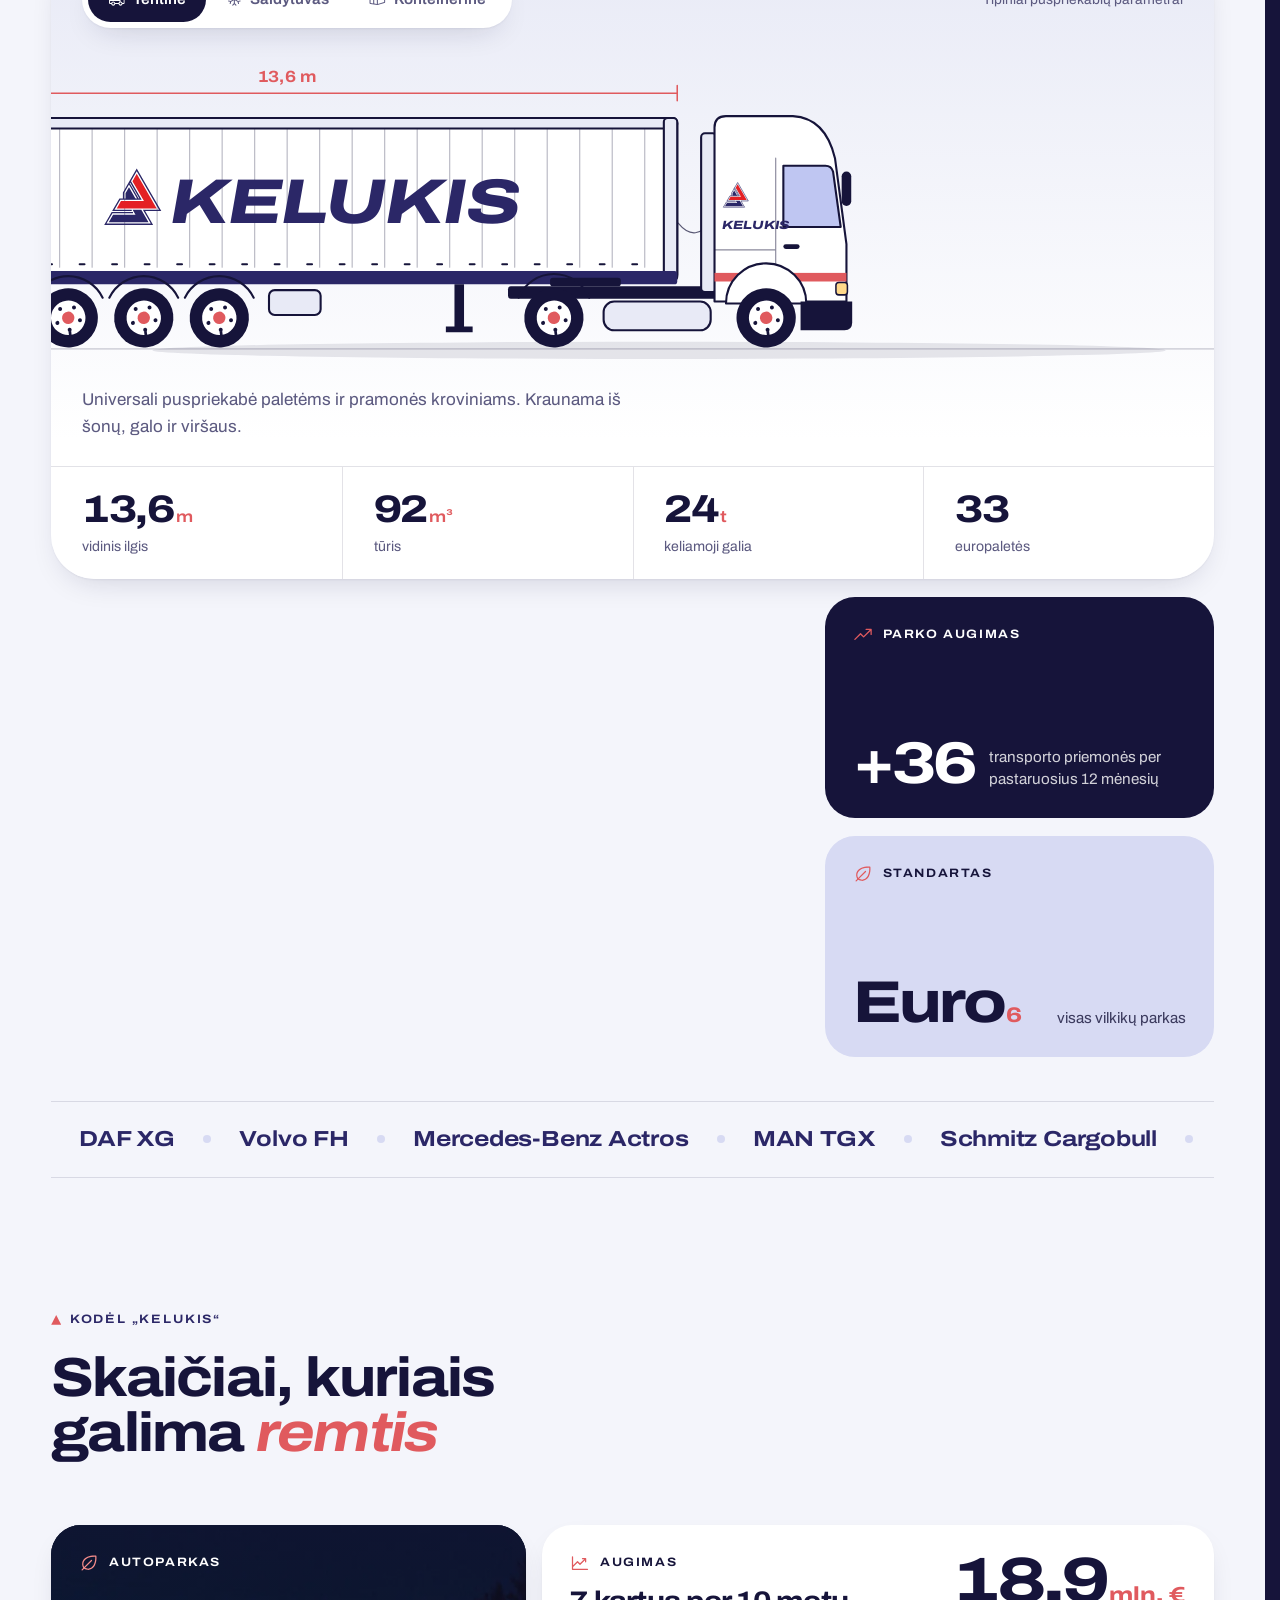
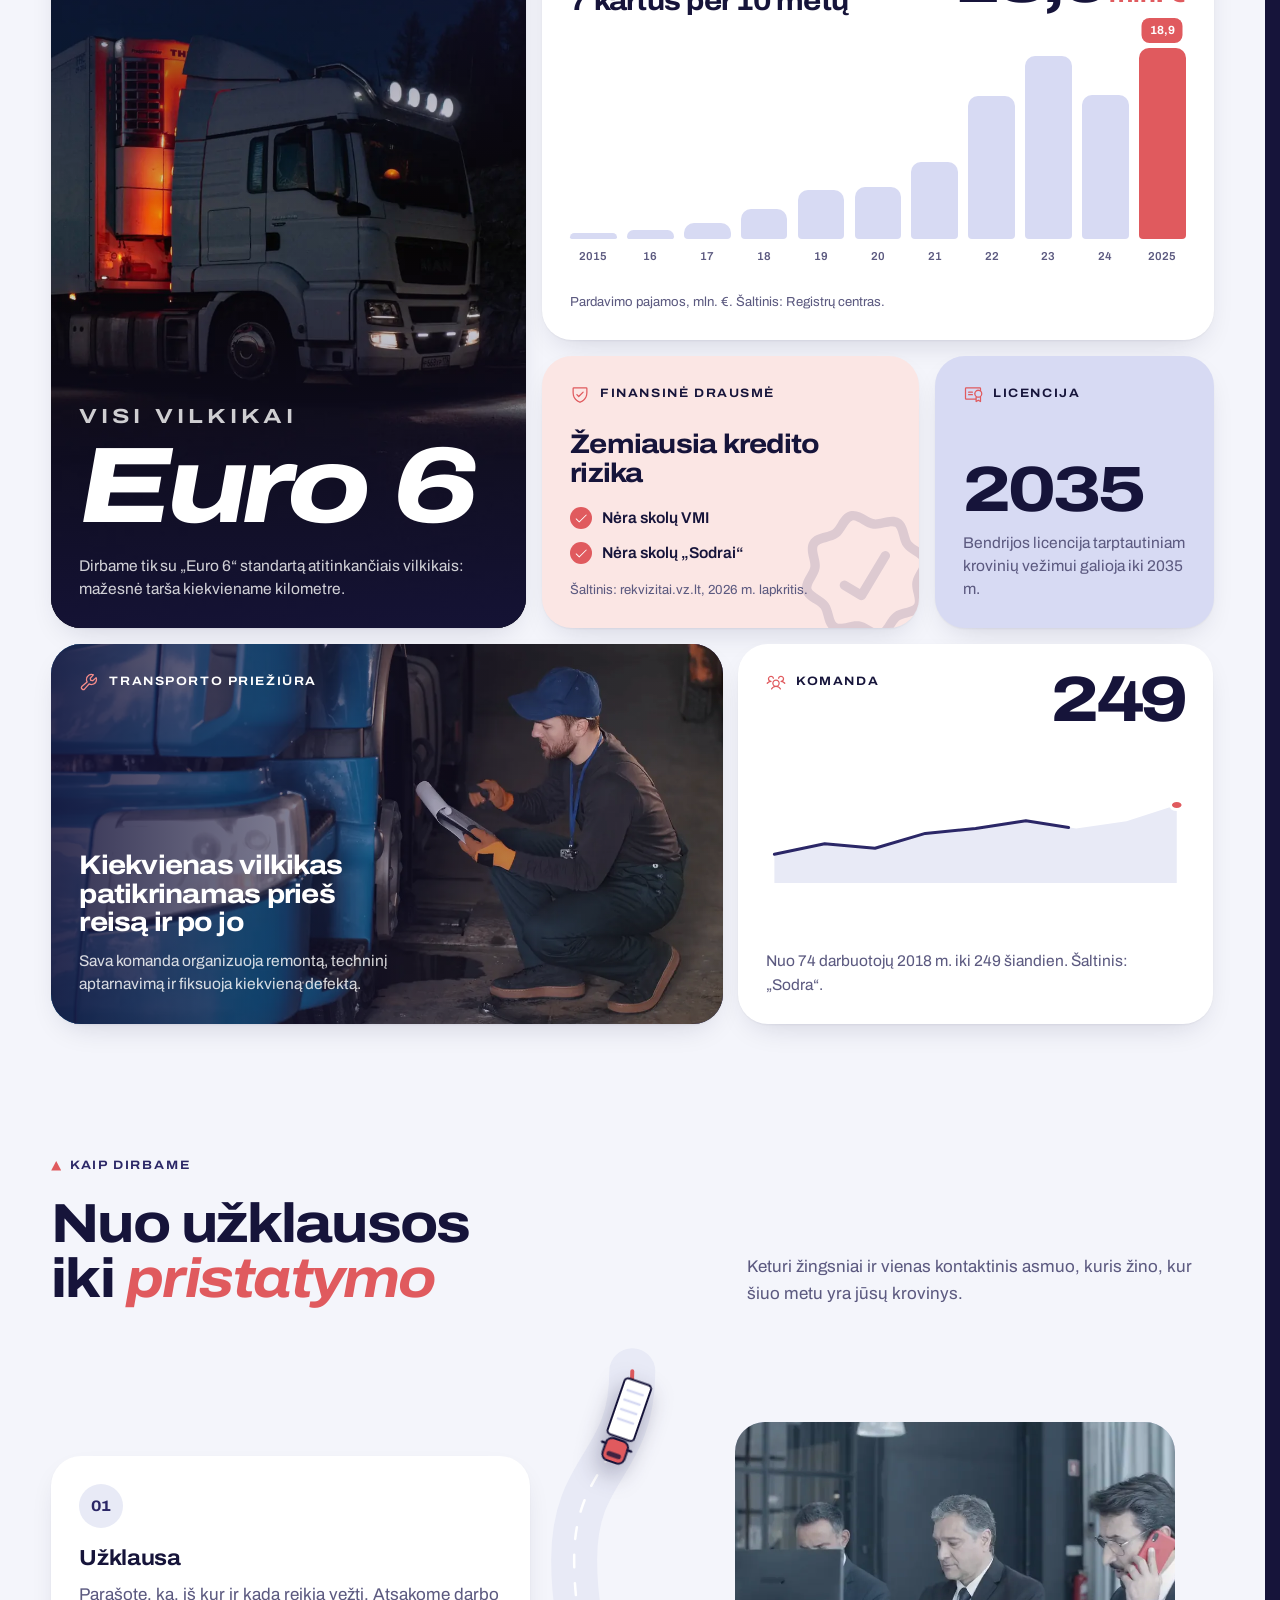
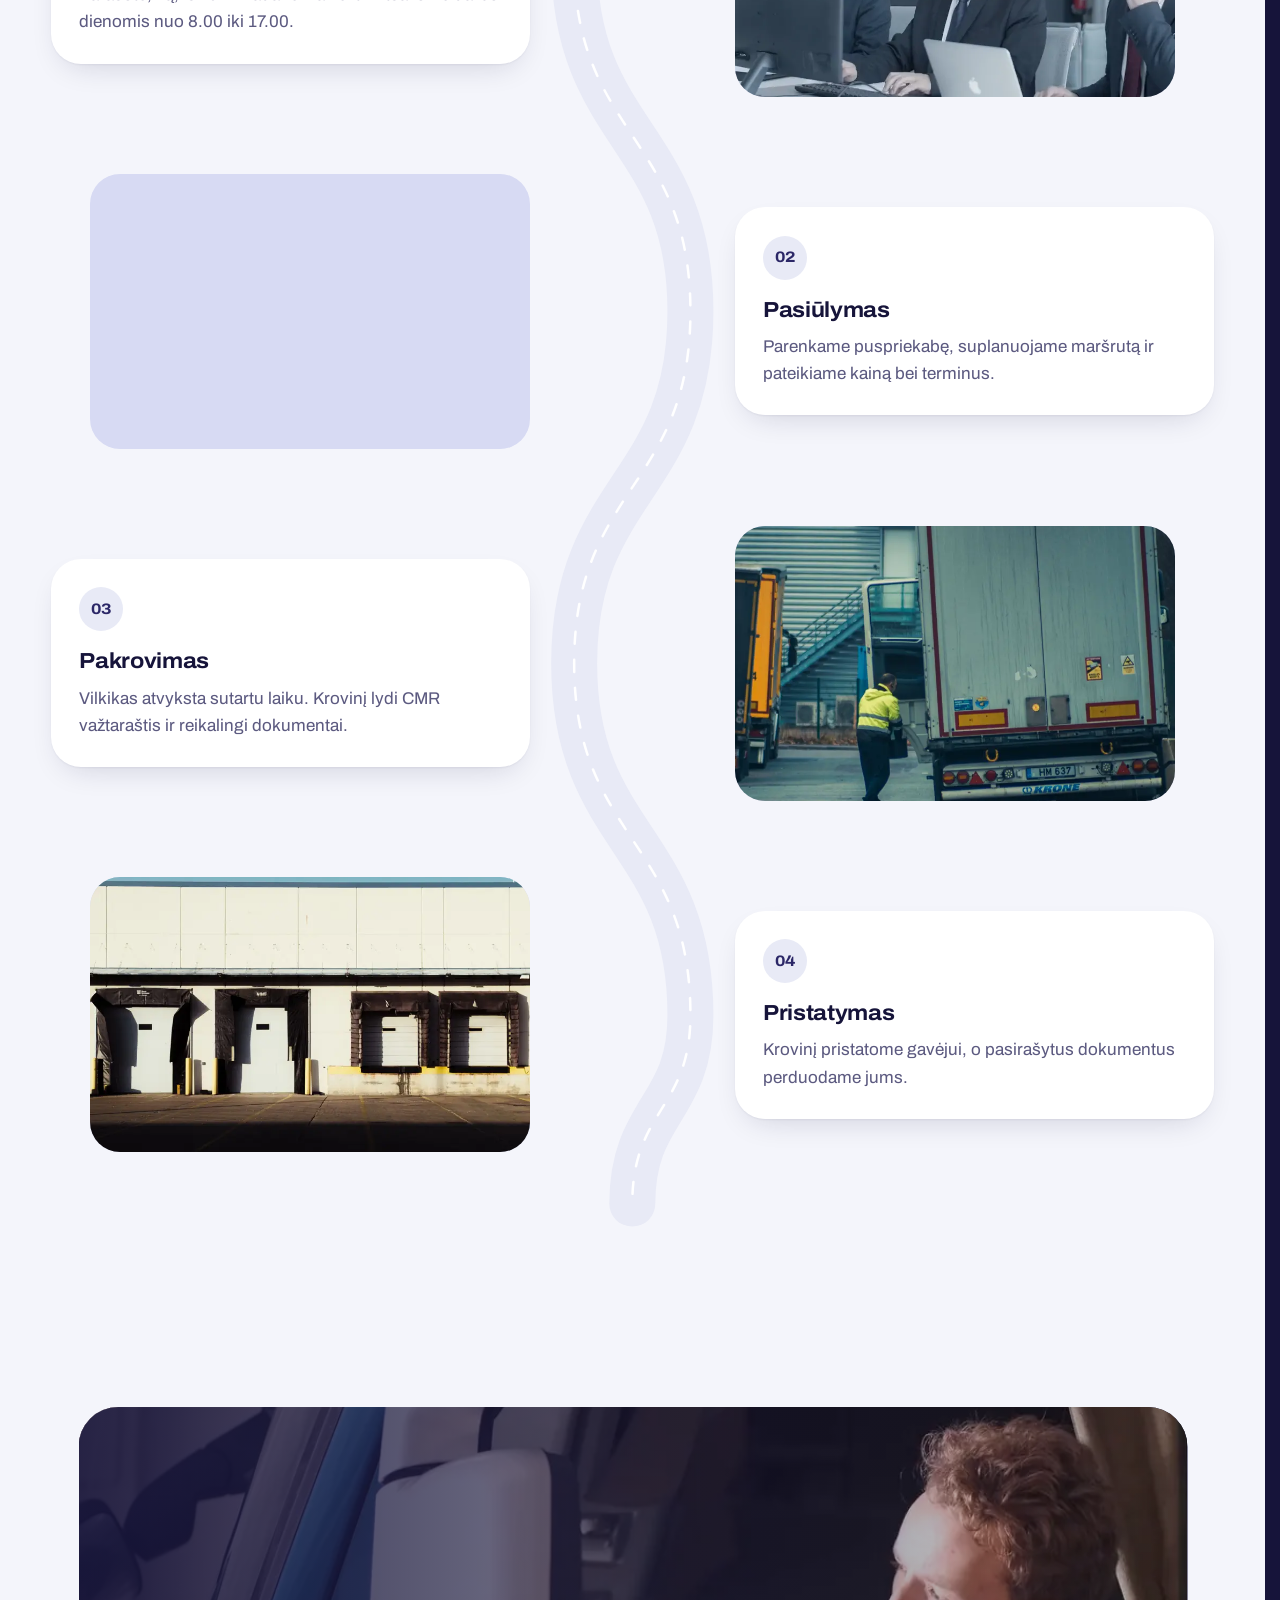
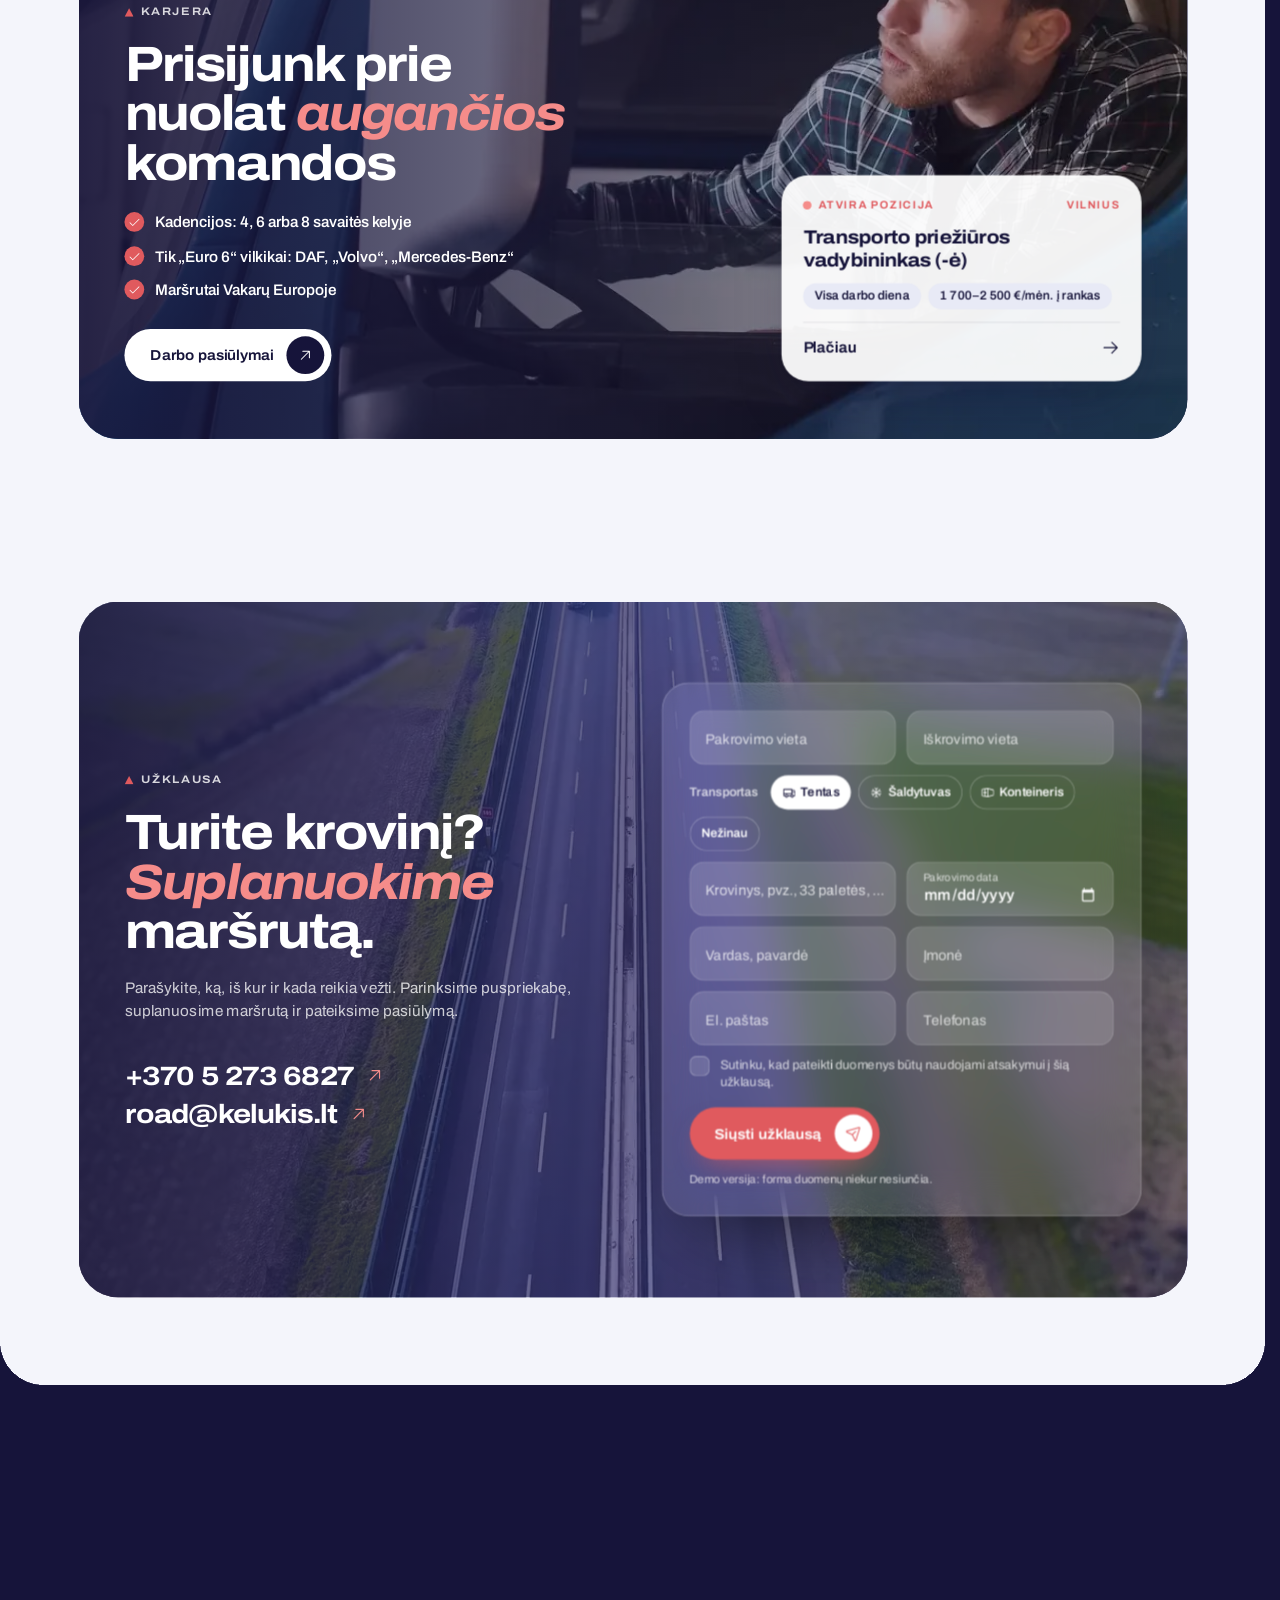
==== commit b02e36cc: "Akcentinė raudona pakeista pasteline (#E05A5E), logotipo ženklas lieka originalios spalvos Co-Author" ====
--- a/index.html
+++ b/index.html
@@ -10,7 +10,7 @@
 <meta name="theme-color" content="#16143A">
 <link rel="icon" href="assets/img/brand/mark.svg" type="image/svg+xml">
 <link rel="preload" href="assets/fonts/Archivo.woff2" as="font" type="font/woff2" crossorigin>
-<link rel="stylesheet" href="assets/css/style.css?v=dfda08df">
+<link rel="stylesheet" href="assets/css/style.css?v=d2d4e5e3">
 <script>(function(h){h.className='js';var s=location.search;if(/[?&]static=1/.test(s))h.classList.add('is-static');if(window.matchMedia&&matchMedia('(prefers-reduced-motion: reduce)').matches)h.classList.add('is-reduced');try{if(sessionStorage.getItem('kl-intro'))h.classList.add('no-intro');if(sessionStorage.getItem('kl-nav')){h.classList.add('from-nav','no-intro');sessionStorage.removeItem('kl-nav')}}catch(e){h.classList.add('no-intro')}setTimeout(function(){if(!window.__kl)h.classList.add('is-static')},4500)})(document.documentElement);</script>
 </head>
 <body data-page="home" class="">
@@ -577,7 +577,7 @@
     </div>
     <div class="proc__track">
       <!-- bėgis (position: sticky) laiko vilkiką vienoje ekrano aukščio vietoje; JS nustato tik poslinkį į šoną ir pasukimą -->
-      <div class="proc__rail" aria-hidden="true"><div class="proc__truck"><svg viewBox="0 0 34 88"><rect x="3" y="1.5" width="28" height="59" rx="4" fill="#fff" stroke="#16143A" stroke-width="2"/><path d="M9 13h16M9 23h16M9 33h16M9 43h16" stroke="#D7DAF3" stroke-width="2.4" stroke-linecap="round"/><rect x="5.5" y="63" width="23" height="23" rx="6.5" fill="#E42024" stroke="#16143A" stroke-width="2"/><rect x="9.5" y="76.5" width="15" height="5" rx="2.5" fill="#16143A" opacity=".8"/><path d="M1.8 70h3.6M28.6 70h3.6" stroke="#16143A" stroke-width="2.6" stroke-linecap="round"/></svg></div></div>
+      <div class="proc__rail" aria-hidden="true"><div class="proc__truck"><svg viewBox="0 0 34 88"><rect x="3" y="1.5" width="28" height="59" rx="4" fill="#fff" stroke="#16143A" stroke-width="2"/><path d="M9 13h16M9 23h16M9 33h16M9 43h16" stroke="#D7DAF3" stroke-width="2.4" stroke-linecap="round"/><rect x="5.5" y="63" width="23" height="23" rx="6.5" fill="#E05A5E" stroke="#16143A" stroke-width="2"/><rect x="9.5" y="76.5" width="15" height="5" rx="2.5" fill="#16143A" opacity=".8"/><path d="M1.8 70h3.6M28.6 70h3.6" stroke="#16143A" stroke-width="2.6" stroke-linecap="round"/></svg></div></div>
       <svg class="proc__svg" aria-hidden="true" focusable="false"><path class="proc__road"/><path class="proc__dash"/><path class="proc__prog"/></svg>
 
       <div class="proc__steps">
--- a/assets/css/style.css
+++ b/assets/css/style.css
@@ -1,13 +1,13 @@
 /* ==========================================================================
    Kelukis demo: dizaino sistema
-   Spalvos is logotipo: tamsiai melyna #2B2767 ir raudona #E42024, suvelnintos pasteliniais fonais.
+   Spalvos is logotipo: tamsiai melyna #2B2767 ir raudona #E05A5E, suvelnintos pasteliniais fonais.
    Sriftas: Archivo (kintamas plotis ir storis), vienas failas statmenam ir vienas kursyvui.
    ========================================================================== */
 @font-face{font-family:"Archivo";src:url("../fonts/Archivo.woff2") format("woff2");font-weight:100 900;font-stretch:62% 125%;font-style:normal;font-display:swap}
 @font-face{font-family:"Archivo";src:url("../fonts/Archivo-Italic.woff2") format("woff2");font-weight:100 900;font-stretch:62% 125%;font-style:italic;font-display:swap}
 
 :root{
-  --ink:#16143A; --navy:#2B2767; --indigo:#3F3AA0; --red:#E42024; --red-d:#C3161B; --red-l:#FF6A63;
+  --ink:#16143A; --navy:#2B2767; --indigo:#3F3AA0; --red:#E05A5E; --red-d:#CB464B; --red-l:#F58C8A;
   --paper:#F4F5FB; --white:#fff; --mist:#E8EAF6; --lilac:#D7DAF3; --blush:#FBE6E4; --sand:#F3EEE7;
   --muted:#5C5A80; --line:rgba(22,20,58,.12); --line-l:rgba(255,255,255,.16);
   --r-xl:44px; --r-lg:30px; --r-md:22px; --r-sm:14px;
@@ -77,7 +77,7 @@
   .btn:hover .btn__i{transform:rotate(45deg) scale(1.06)}
   .btn--red:hover{--bg:var(--red-d)}
 }
-.btn--red{box-shadow:0 14px 30px -14px rgba(228,32,36,.75)}
+.btn--red{box-shadow:0 14px 30px -14px rgba(224,90,94,.75)}
 .btn--ink{--bg:var(--ink);--ib:var(--red);--if:#fff}
 .btn--light{--bg:#fff;--fg:var(--ink);--ib:var(--ink);--if:#fff}
 .btn--glass{--bg:rgba(255,255,255,.16);--fg:#fff;--ib:#fff;--if:var(--ink);box-shadow:inset 0 0 0 1px rgba(255,255,255,.32)}
@@ -290,7 +290,7 @@
 .about__p{position:absolute;left:0;bottom:0;width:47%;aspect-ratio:4/5;border:8px solid var(--paper);border-radius:calc(var(--r-lg) + 6px);box-shadow:var(--sh-2)}
 .about__tag{position:absolute;right:5%;bottom:17%;display:flex;align-items:center;gap:10px;padding:12px 18px;border-radius:999px;background:rgba(255,255,255,.95);font-size:.86rem;font-weight:620;box-shadow:var(--sh-1)}
 .about__tag .ic{color:var(--red)}
-.rotor{position:absolute;right:-3%;top:-6%;width:clamp(104px,11vw,150px);aspect-ratio:1;border-radius:50%;background:var(--red);color:#fff;display:grid;place-items:center;box-shadow:0 20px 40px -18px rgba(228,32,36,.9)}
+.rotor{position:absolute;right:-3%;top:-6%;width:clamp(104px,11vw,150px);aspect-ratio:1;border-radius:50%;background:var(--red);color:#fff;display:grid;place-items:center;box-shadow:0 20px 40px -18px rgba(224,90,94,.9)}
 .rotor svg.rotor__t{position:absolute;inset:0;width:100%;height:100%;animation:spin 18s linear infinite}
 .rotor__t text{font-size:11.2px;font-weight:680;font-stretch:112%;letter-spacing:.2em;text-transform:uppercase;fill:currentColor}
 .rotor b{font-size:clamp(1.3rem,2vw,1.9rem);font-weight:800;font-stretch:118%;letter-spacing:-.03em;line-height:1}
@@ -725,7 +725,7 @@
   .cur{position:fixed;left:0;top:0;z-index:180;display:grid;place-items:center;width:12px;height:12px;margin:-6px 0 0 -6px;border-radius:50%;background:var(--red);color:#fff;pointer-events:none;opacity:0;transform:translate3d(var(--x,-100px),var(--y,-100px),0);transition:width .45s var(--ease),height .45s var(--ease),margin .45s var(--ease),opacity .3s,background .3s}
   .cur.is-on{opacity:1}
   .cur span{font-size:.7rem;font-weight:680;letter-spacing:.1em;text-transform:uppercase;opacity:0;transition:opacity .25s;white-space:nowrap}
-  .cur.is-big{width:96px;height:96px;margin:-48px 0 0 -48px;background:rgba(228,32,36,.94)}
+  .cur.is-big{width:96px;height:96px;margin:-48px 0 0 -48px;background:rgba(224,90,94,.94)}
   .cur.is-big span{opacity:1;transition-delay:.12s}
   .cur.is-hide{opacity:0}
   .is-static .cur{display:none}
